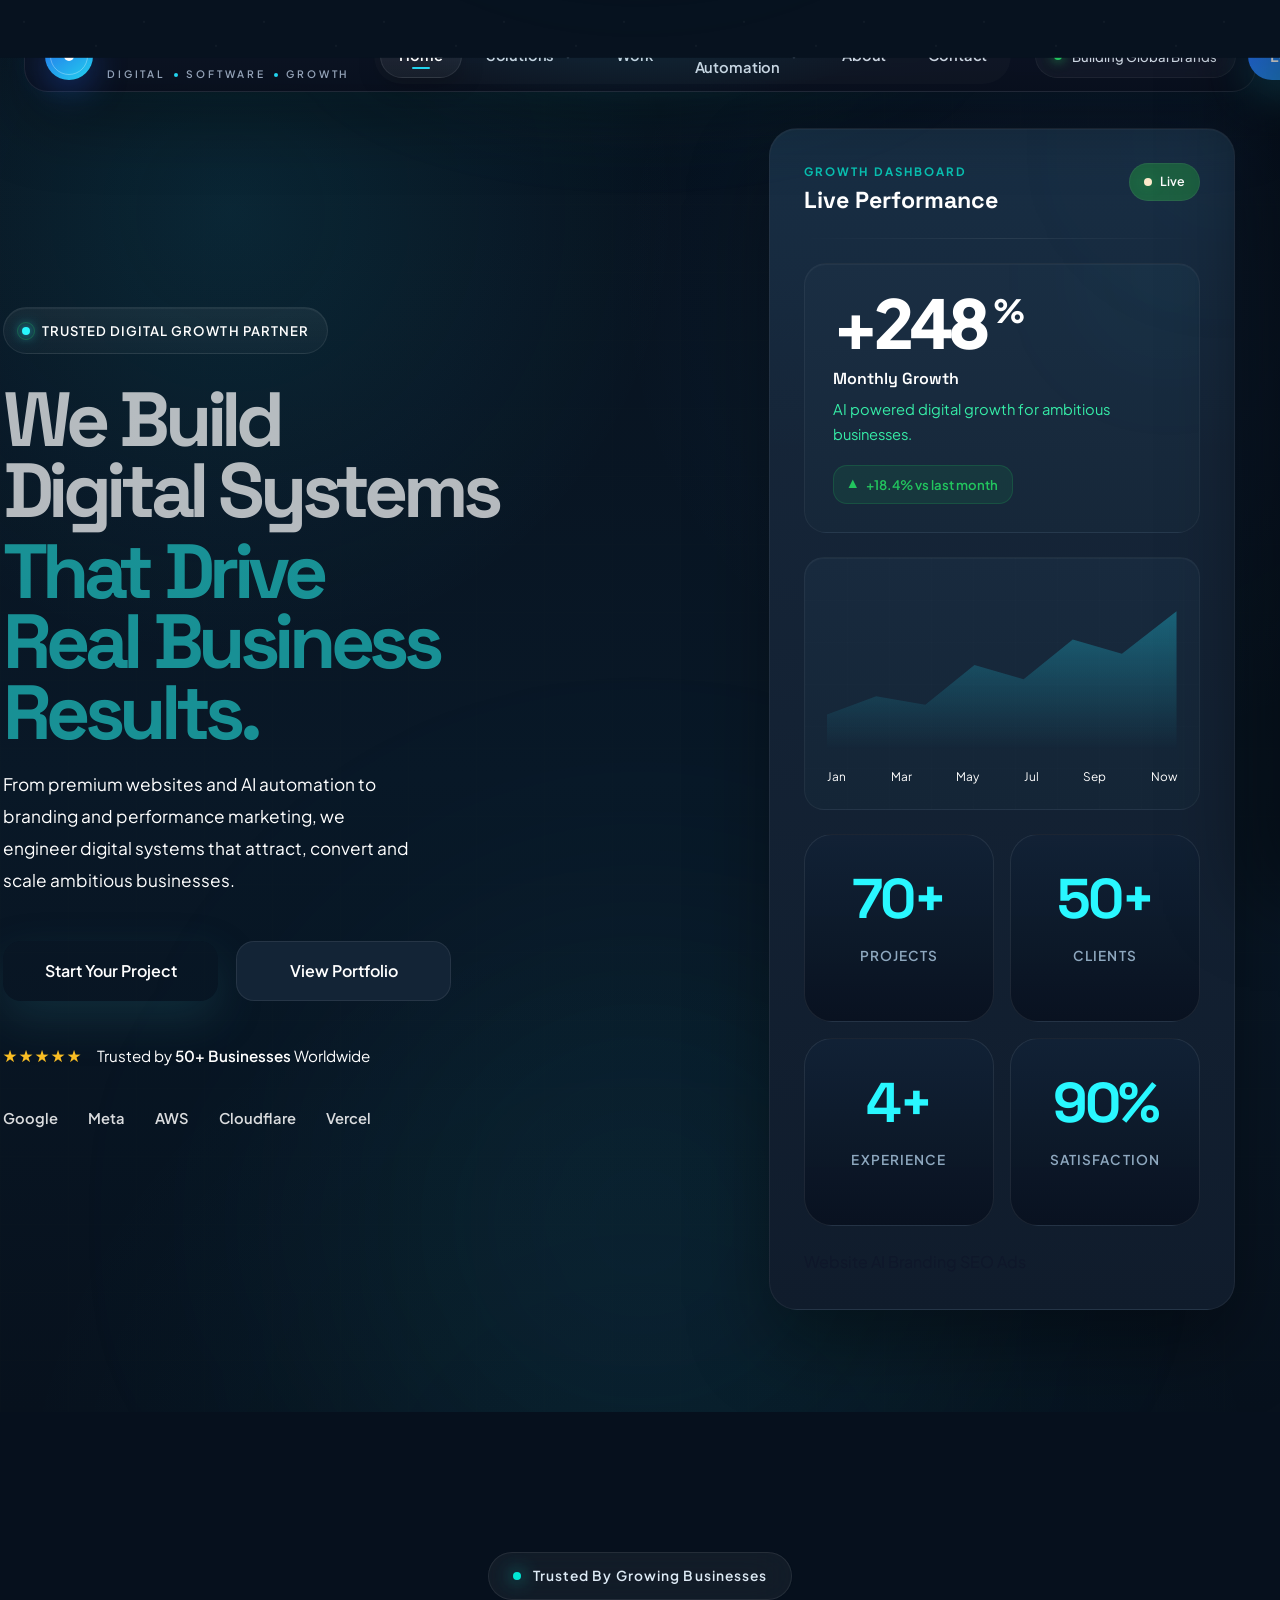
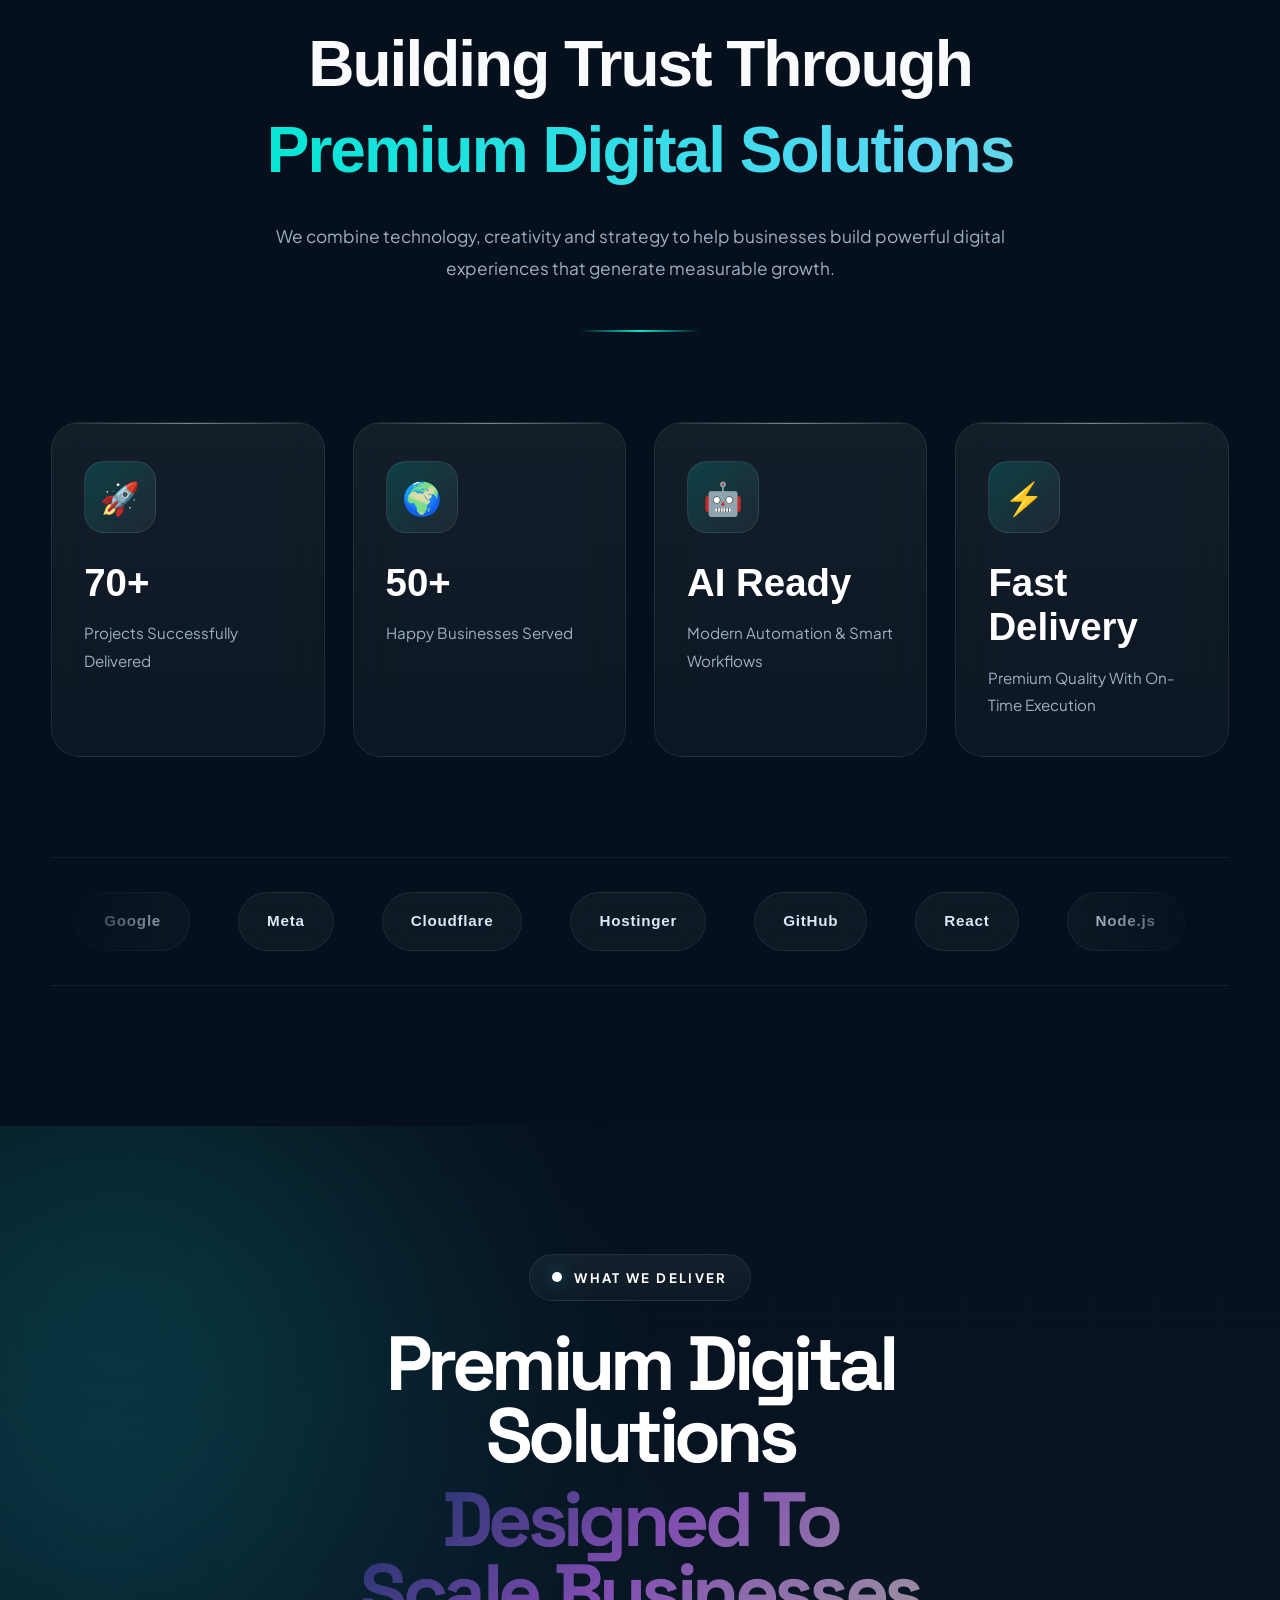
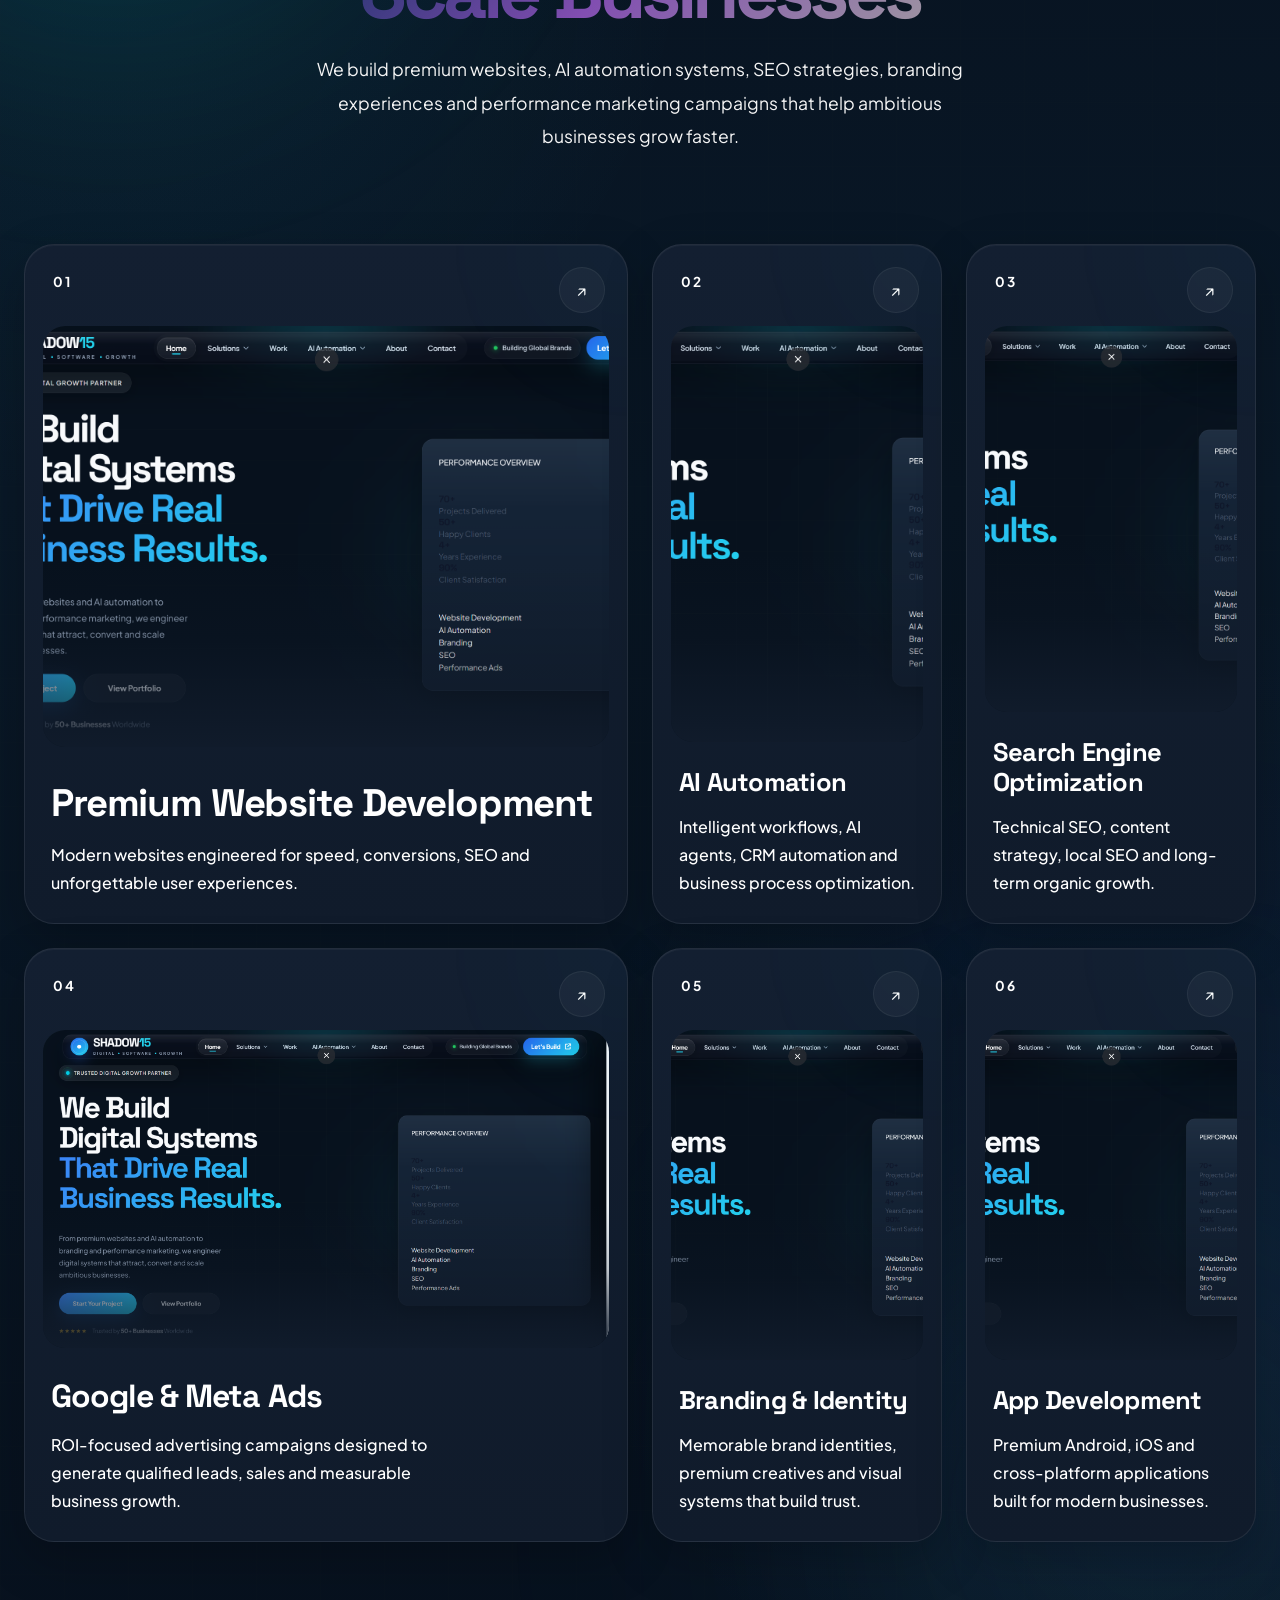
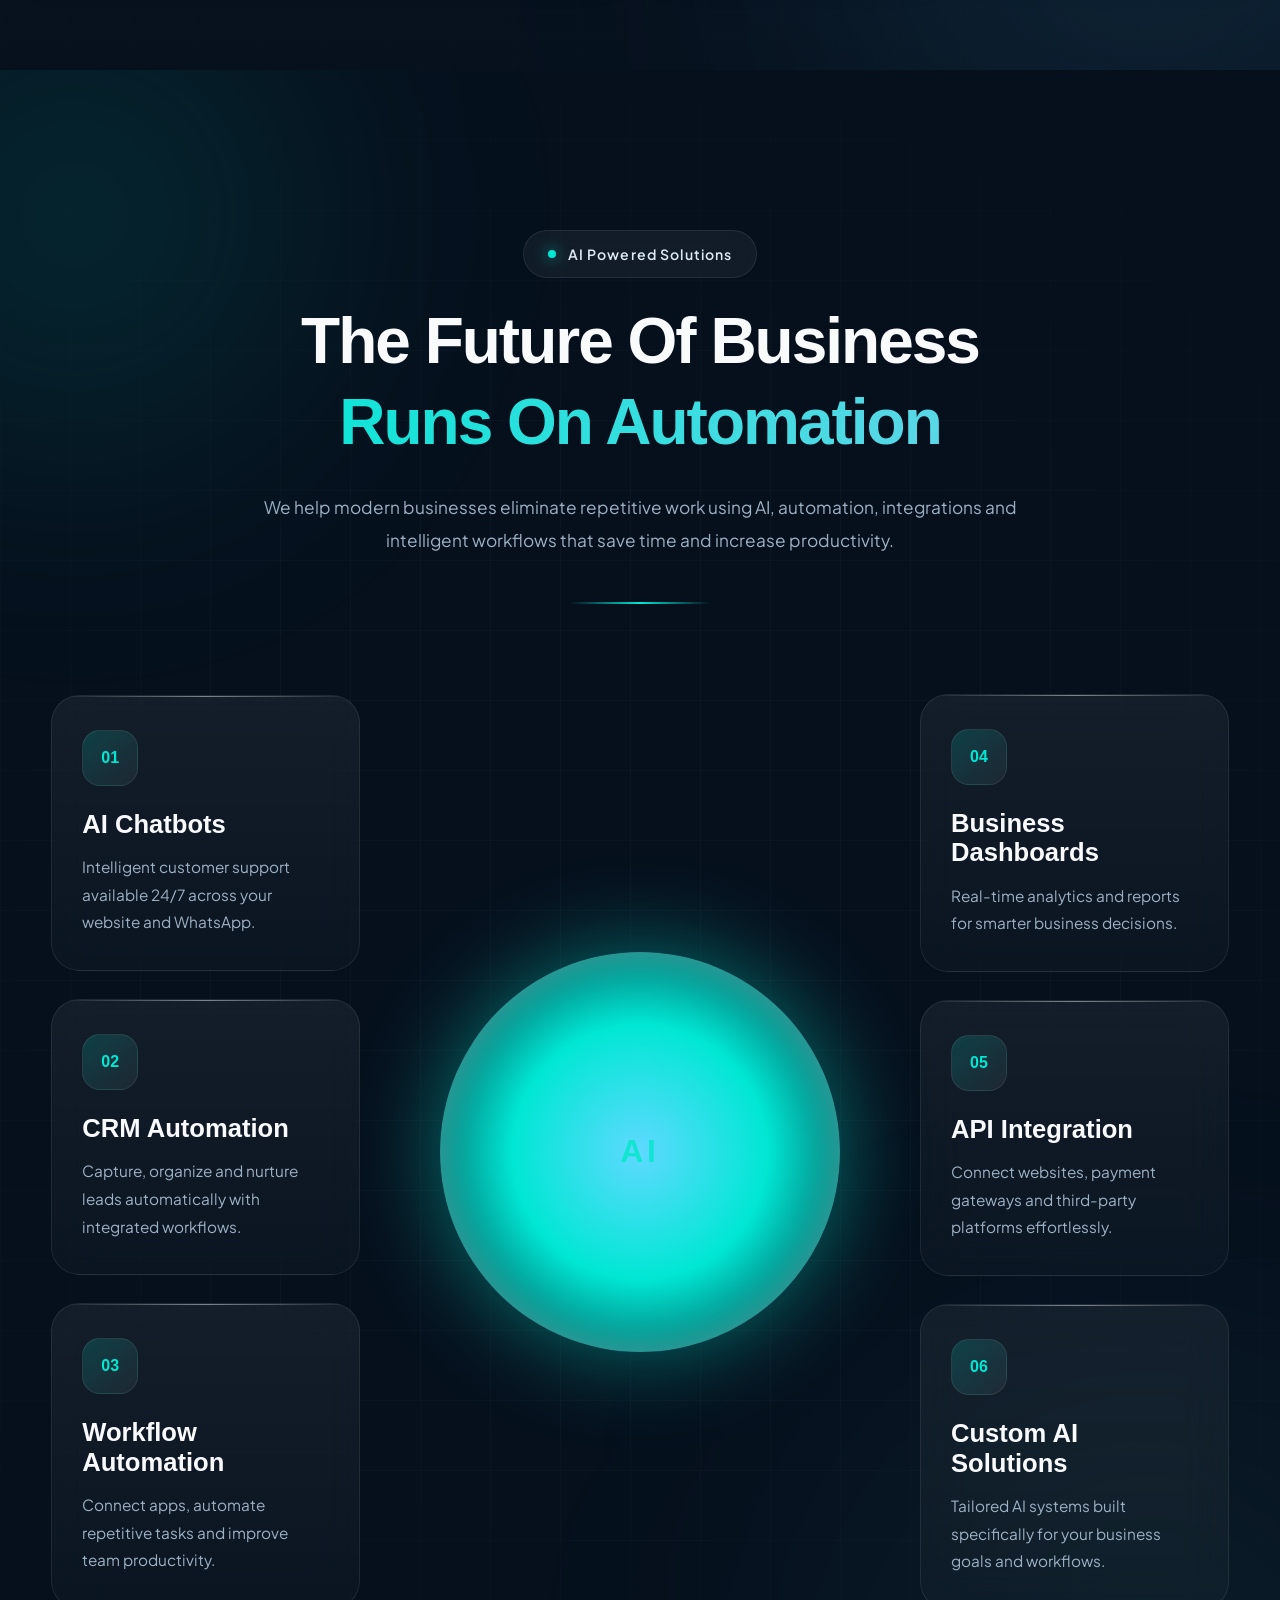
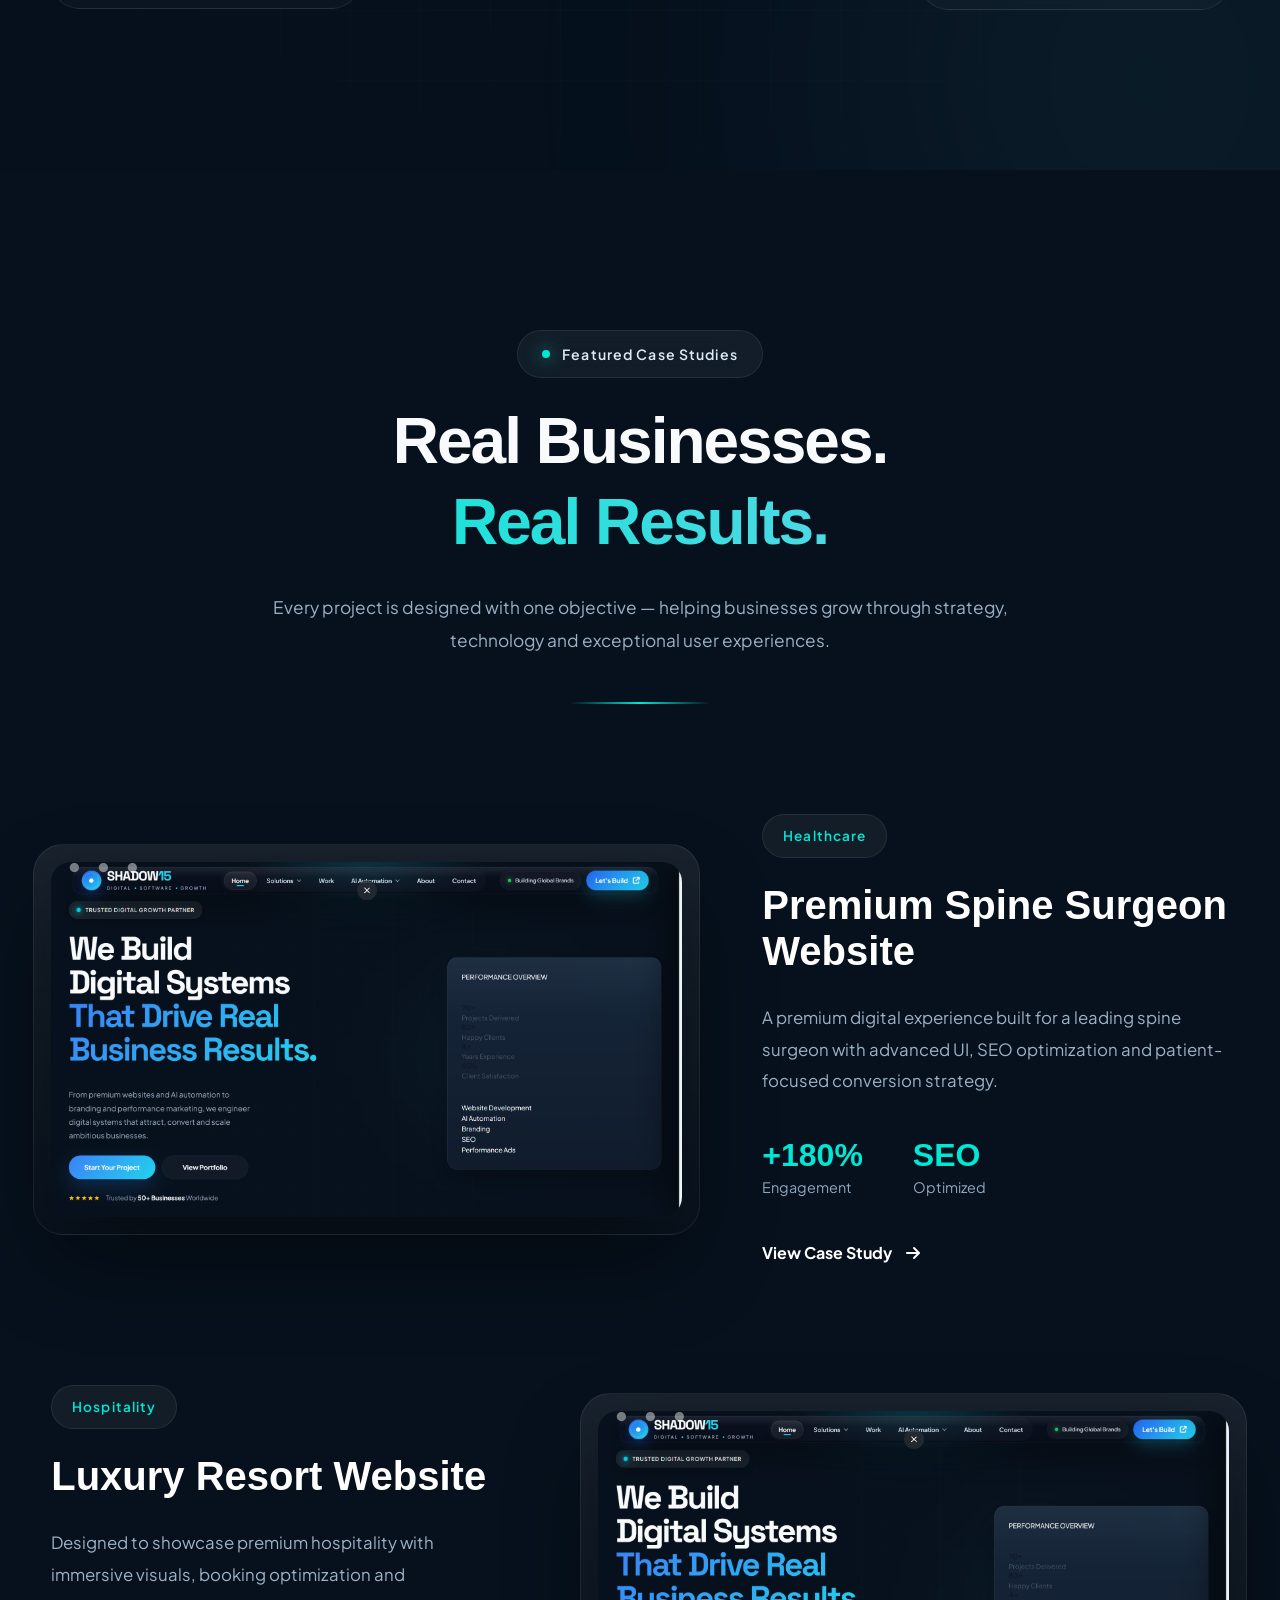
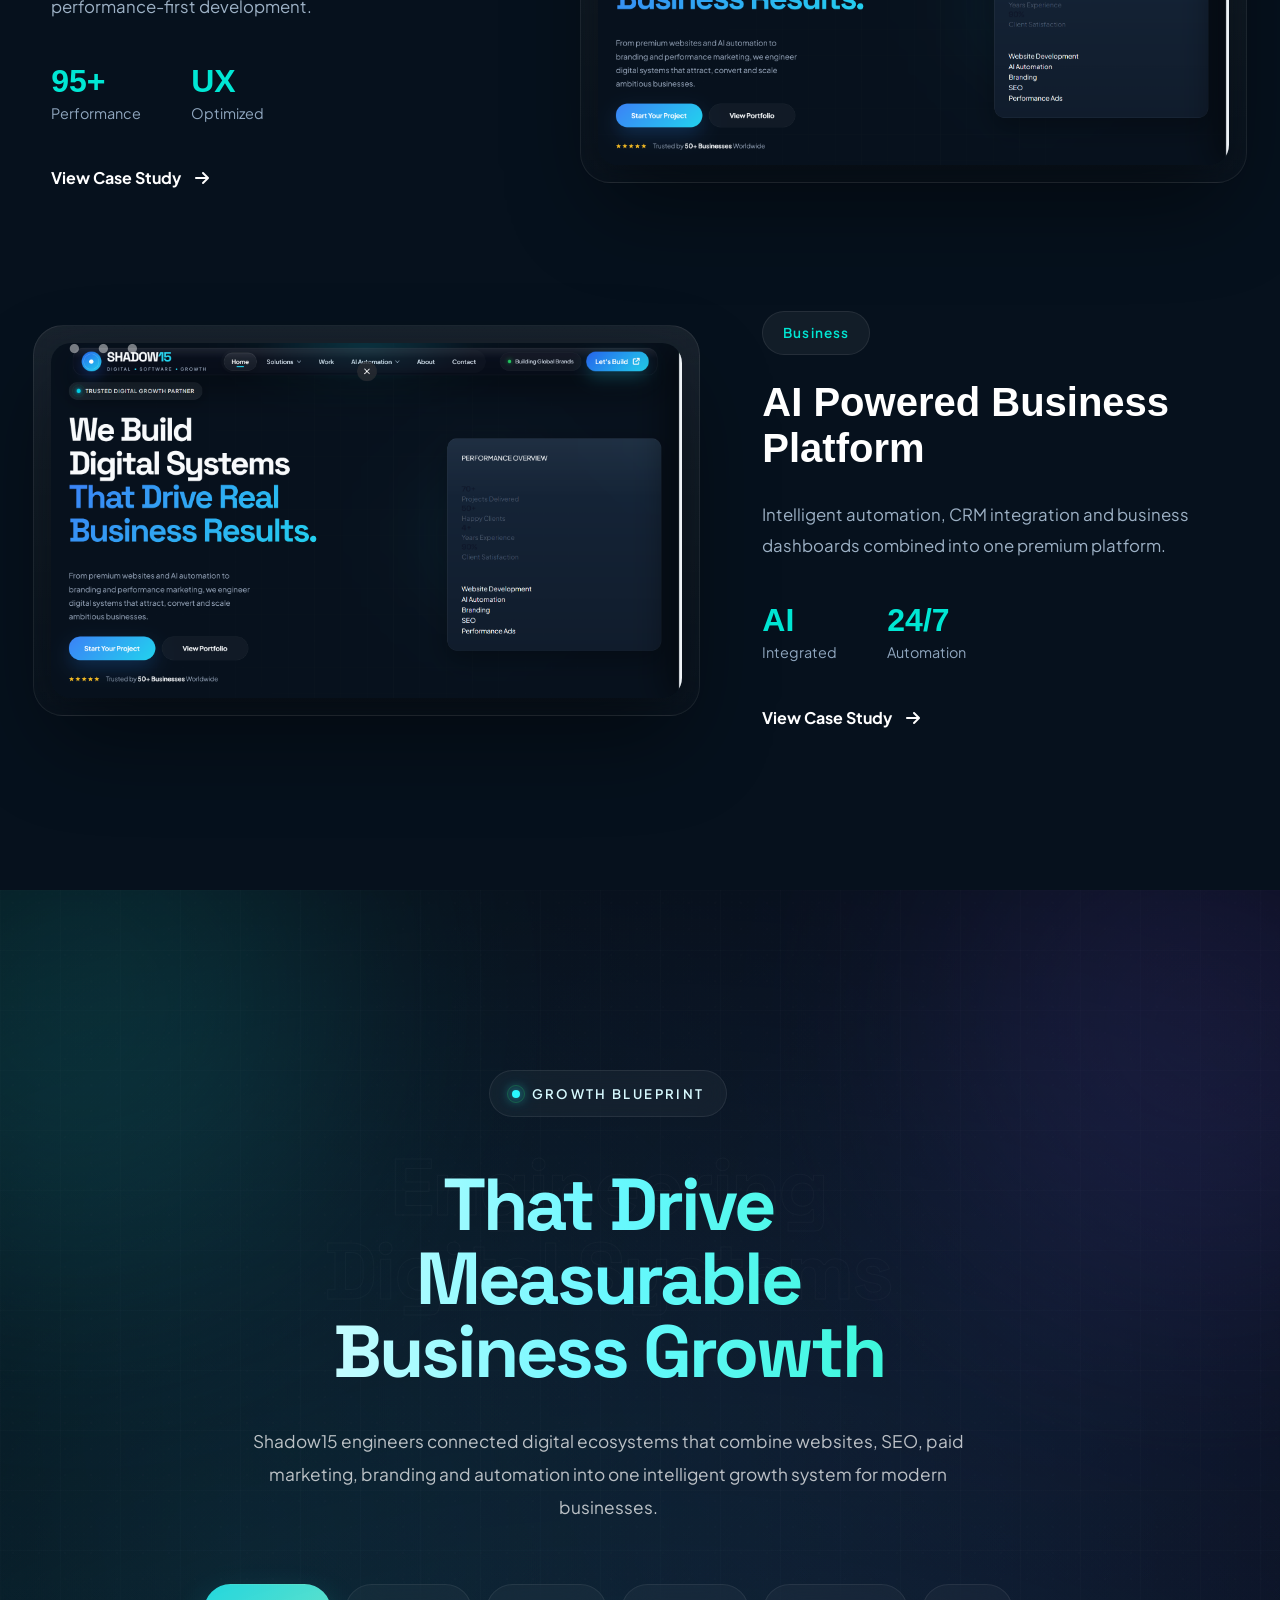
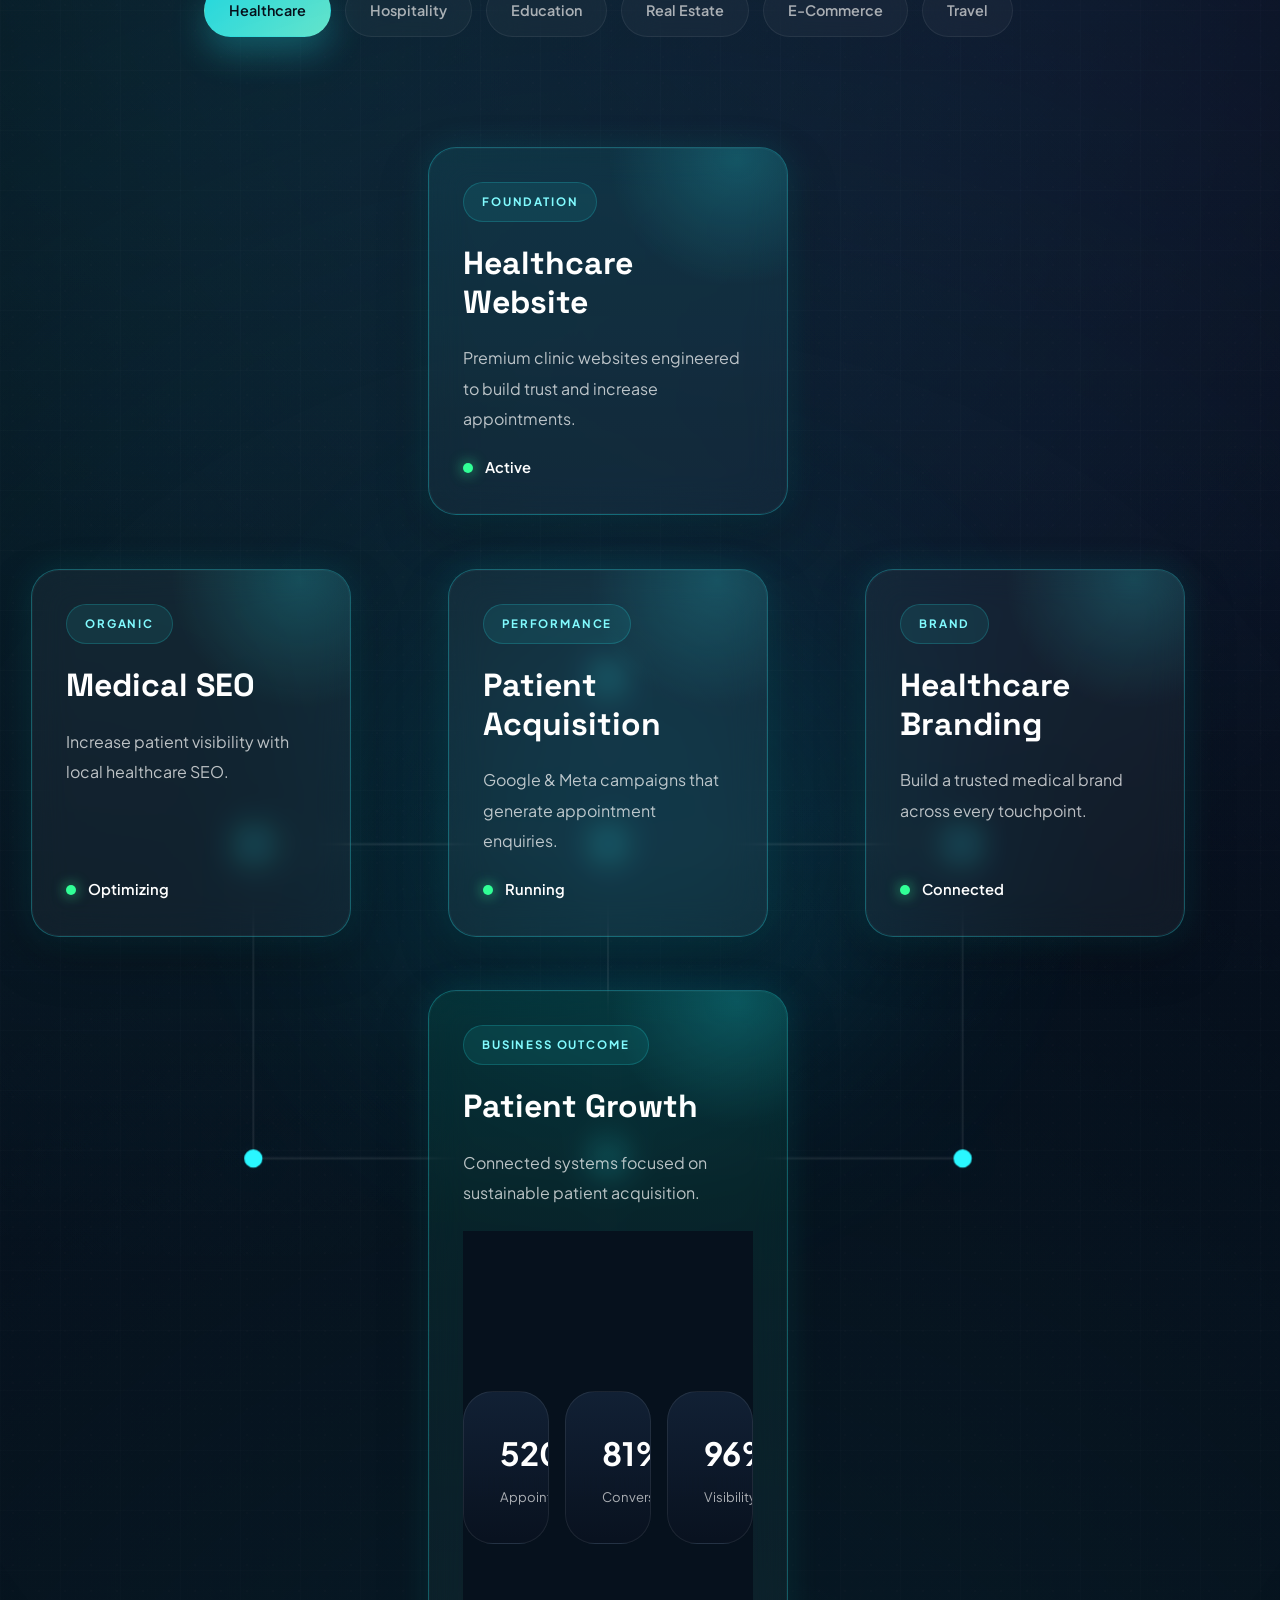
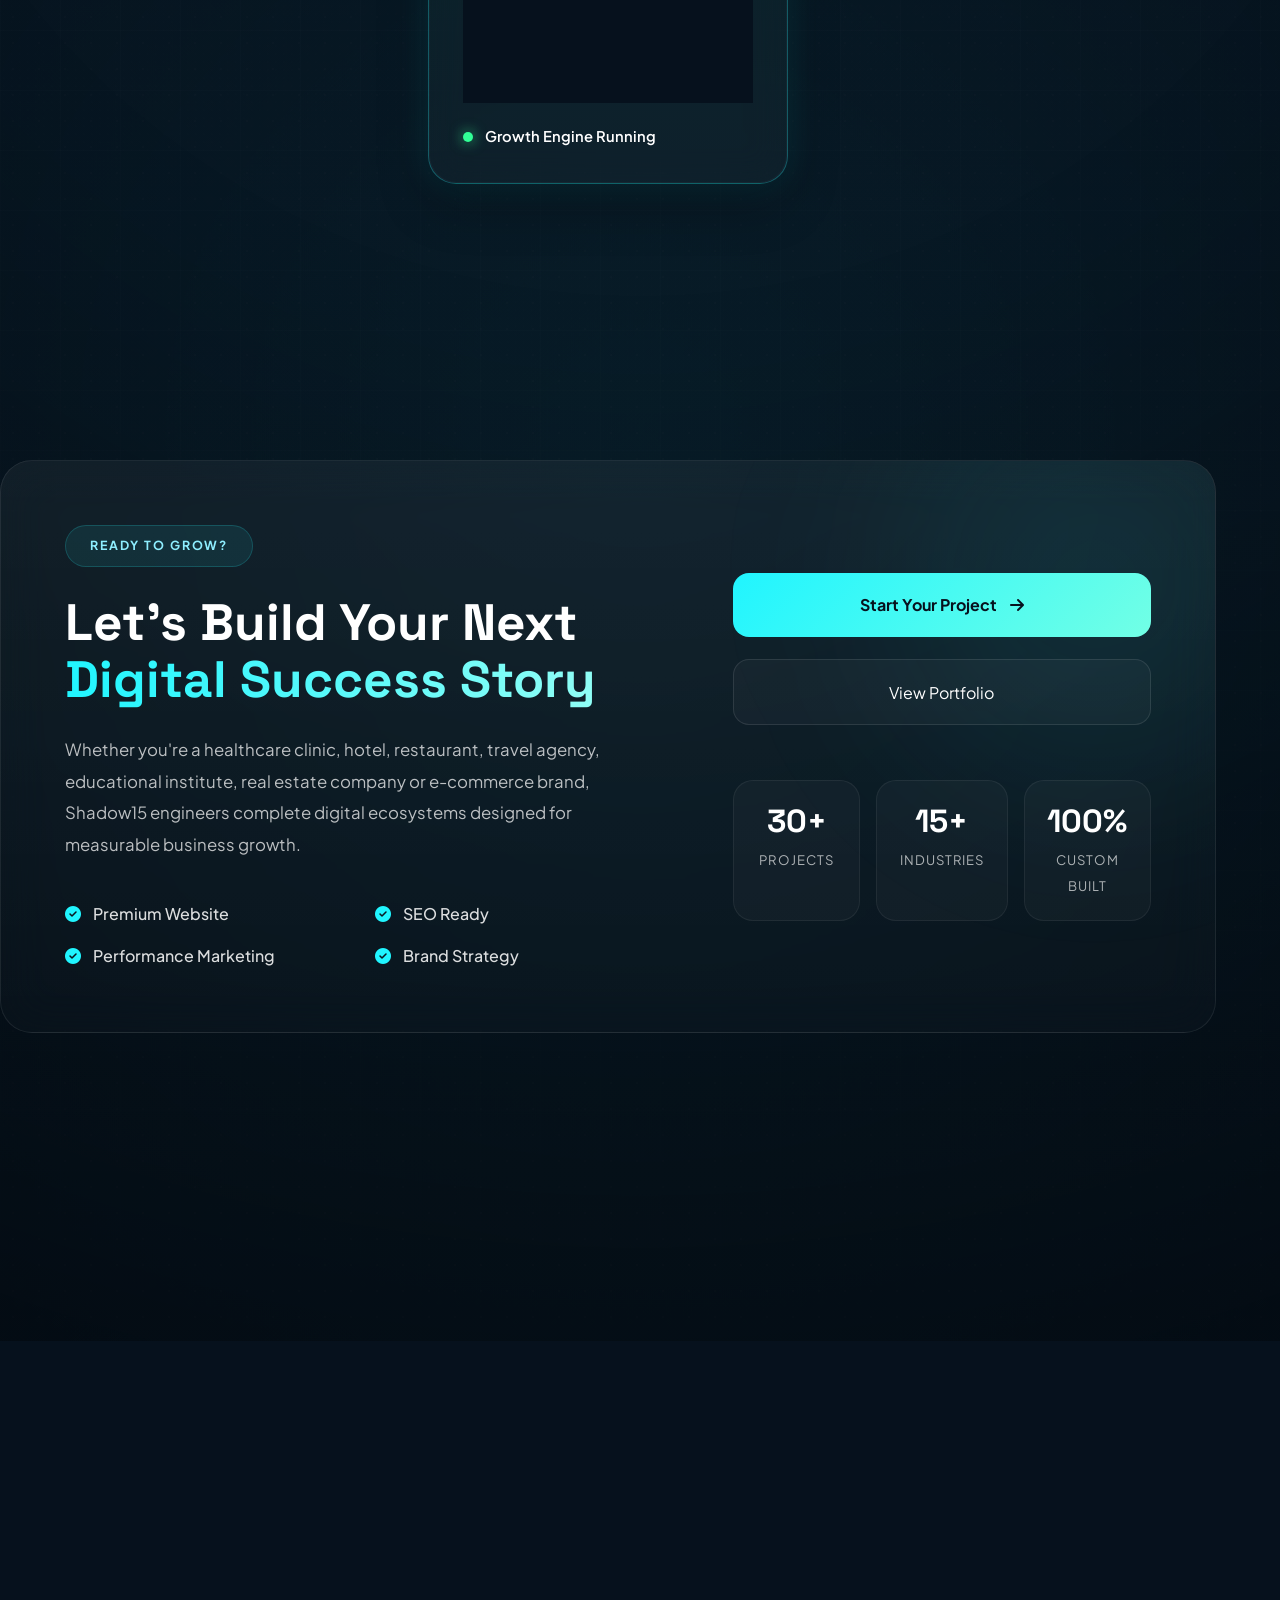
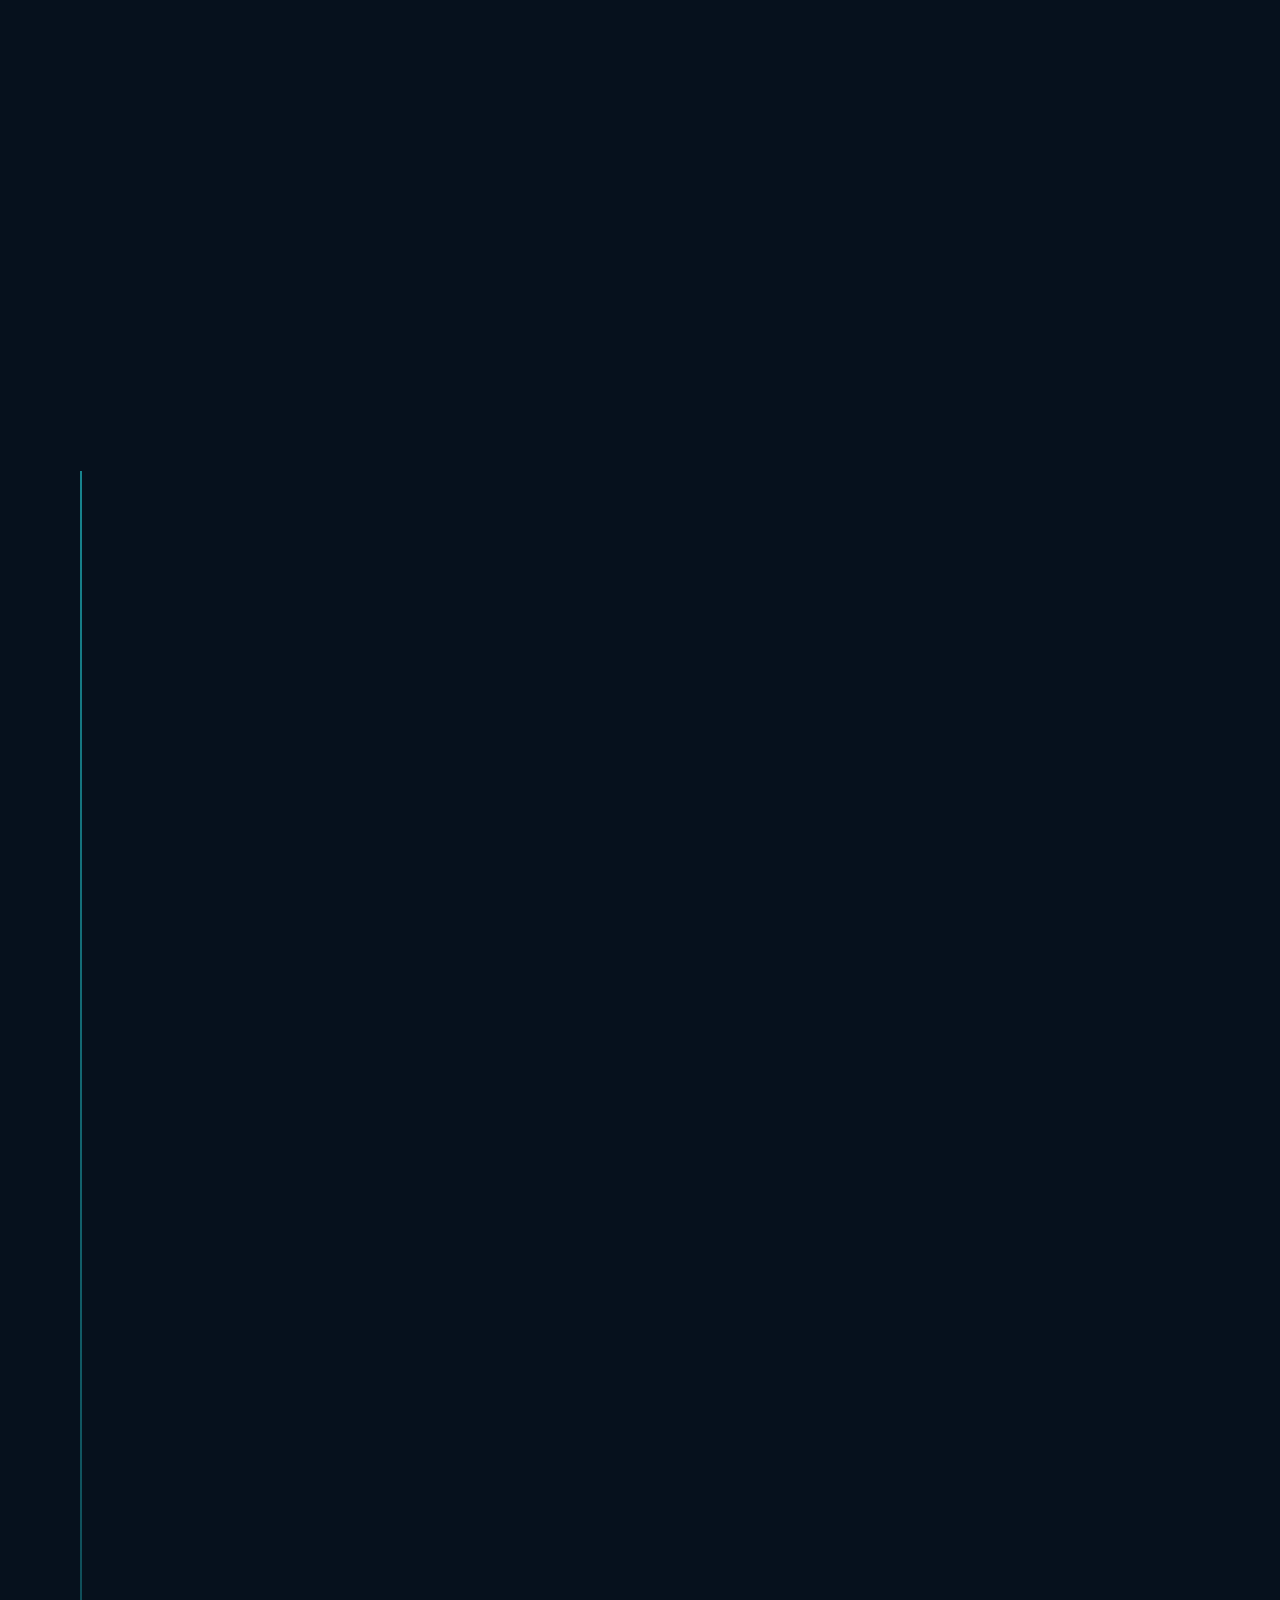
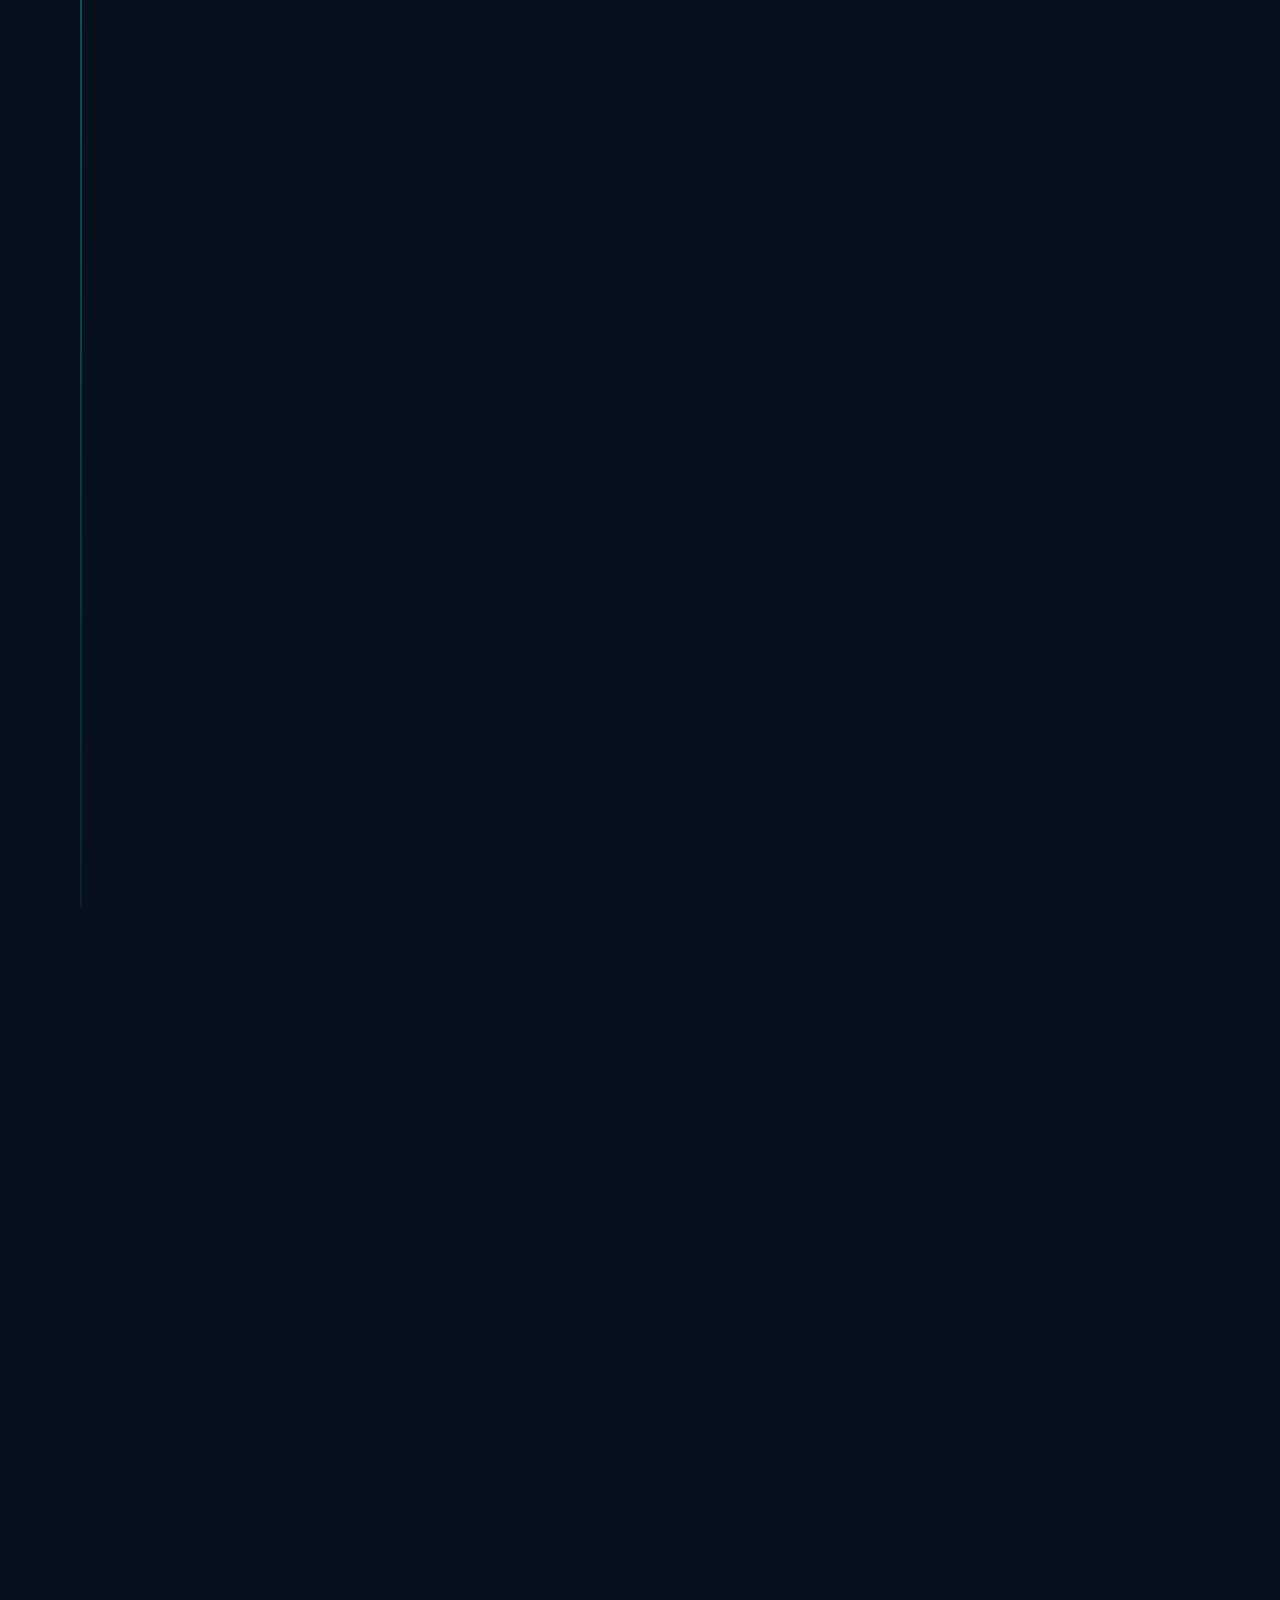
==== index.html @ 41ab8941 "navbar adjustment" ====
<!DOCTYPE html>
<html lang="en">

<head>

    <!--==================================================
                    BASIC META TAGS
    ===================================================-->

    <meta charset="UTF-8">
    <meta http-equiv="X-UA-Compatible" content="IE=edge">

    <meta name="viewport"
          content="width=device-width, initial-scale=1.0">

    <meta name="theme-color"
          content="#00E7D4">

    <meta name="robots"
          content="index, follow">

    <meta name="author"
          content="Shadow15">

    <meta name="language"
          content="English">

    <meta name="revisit-after"
          content="7 days">

    <!--==================================================
                        TITLE
    ===================================================-->

    <title>
        Shadow15 | Premium Digital Marketing Agency in Jaipur | Web Development • SEO • AI Solutions
    </title>

    <!--==================================================
                    META DESCRIPTION
    ===================================================-->

    <meta name="description"
          content="Shadow15 is a premium digital marketing agency in Jaipur providing website development, SEO, AI solutions, Google Ads, Meta Ads, Local SEO, branding, app development and business automation for businesses worldwide.">

    <!--==================================================
                    KEYWORDS
    ===================================================-->

    <meta name="keywords"
          content="
Digital Marketing Agency Jaipur,
Best Digital Marketing Agency Jaipur,
Website Development Company Jaipur,
Web Design Agency India,
SEO Company Jaipur,
Local SEO Services,
Google Ads Agency,
Meta Ads Agency,
AI Automation Company,
AI Agents,
Business Website Development,
Graphic Design,
Social Media Marketing,
Software Development,
Shadow15
">

    <!--==================================================
                    CANONICAL
    ===================================================-->

    <link rel="canonical"
          href="https://shadow15.in/">

    <!--==================================================
                    OPEN GRAPH
    ===================================================-->

    <meta property="og:type"
          content="website">

    <meta property="og:title"
          content="Shadow15 | Digital • Software • Growth">

    <meta property="og:description"
          content="Helping businesses grow through premium web development, SEO, AI solutions, branding and digital marketing.">

    <meta property="og:url"
          content="https://shadow15.in/">

    <meta property="og:site_name"
          content="Shadow15">

    <meta property="og:image"
          content="assets/images/logo/og-image.jpg">

    <!--==================================================
                    TWITTER CARD
    ===================================================-->

    <meta name="twitter:card"
          content="summary_large_image">

    <meta name="twitter:title"
          content="Shadow15 | Premium Digital Agency">

    <meta name="twitter:description"
          content="Digital • Software • Growth">

    <meta name="twitter:image"
          content="assets/images/logo/og-image.jpg">

    <!--==================================================
                        FAVICON
    ===================================================-->

    <link rel="icon"
          href="assets/images/logo/favicon.png"
          type="image/png">

    <!--==================================================
                        GOOGLE FONTS
    ===================================================-->

    <link rel="preconnect"
          href="https://fonts.googleapis.com">

    <link rel="preconnect"
          href="https://fonts.gstatic.com"
          crossorigin>

    <link href="https://fonts.googleapis.com/css2?family=Plus+Jakarta+Sans:wght@300;400;500;600;700;800&family=Space+Grotesk:wght@300;400;500;600;700&display=swap"
          rel="stylesheet">

    <!--==================================================
                    FONT AWESOME
    ===================================================-->

    <link rel="stylesheet"
          href="https://cdnjs.cloudflare.com/ajax/libs/font-awesome/6.7.2/css/all.min.css">

    <!--==================================================
                        SWIPER CSS
    ===================================================-->

    <link rel="stylesheet"
          href="https://cdn.jsdelivr.net/npm/swiper@11/swiper-bundle.min.css">

    <!--==================================================
                    MAIN STYLESHEET
    ===================================================-->

    <link rel="stylesheet"href="css/style.css">
          

</head>

<body>

  <!--==========================================
                PREMIUM LOADER
===========================================-->

<div class="loader">

    <div class="loader-noise"></div>

    <div class="loader-content">

        <!-- <img src="image/Shadow15 Logo.jpeg"
             alt="Shadow15 Logo"
             class="loader-logo"> -->

        <h1 class="loader-title">

            SHADOW<span>15</span>

        </h1>

        <p class="loader-tagline">

            Digital • Software • Growth

        </p>

        <div class="loader-progress">

            <span></span>

        </div>

        <div class="loader-bottom">

            <small>Initializing Experience</small>

            <div class="loader-percent">0%</div>

        </div>

    </div>

</div>
    <!--==========================================
            CUSTOM CURSOR
    ===========================================-->

    <div class="cursor"></div>

    <!--==========================================
        SCROLL PROGRESS
    ===========================================-->

    <div class="scroll-progress"></div>


     <!--==================================================
                SHADOW15 NAVBAR
===================================================-->

<!--==================================================
                SHADOW15 NAVIGATION
===================================================-->

<header class="s15x-dock" id="s15xDock">

    <div class="s15x-dock-shell">

        <!--==================================
                    BRAND
        ===================================-->

        <a href="index.html"
           class="s15x-brandmark"
           aria-label="Shadow15 Home">

            <div class="s15x-brandmark-orb">

                <span></span>

            </div>

            <div class="s15x-brandmark-copy">

                <h2 class="s15x-brand-title">

                    SHADOW<span>15</span>

                </h2>

                <p class="s15x-brand-caption">

                    <span>DIGITAL</span>

                    <span class="s15x-dot"></span>

                    <span>SOFTWARE</span>

                    <span class="s15x-dot"></span>

                    <span>GROWTH</span>

                </p>

            </div>

        </a>

        <!--==================================
                DESKTOP NAVIGATION
        ===================================-->

        <nav class="s15x-navigation"
             aria-label="Primary Navigation">

            <ul class="s15x-nav-cluster">

                <!--==============================
                        HOME
                ==============================-->

                <li class="s15x-nav-node">

                    <a href="index.html"
                       class="s15x-nav-link is-active">

                        Home

                    </a>

                </li>

                <!--==============================
                    SOLUTIONS
                ==============================-->

                <li class="s15x-nav-node s15x-has-panel">

                    <button class="s15x-nav-trigger"
                            type="button"
                            aria-expanded="false"
                            aria-haspopup="true">

                        <span>

                            Solutions

                        </span>

                        <i class="fa-solid fa-chevron-down"></i>

                    </button>

                    <!--==================================
                            SOLUTIONS PANEL
                    ===================================-->

                    <div class="s15x-panel">

                        <!-- Panel Header -->

                        <div class="s15x-panel-header">

                            <div>

                                <span class="s15x-panel-label">

                                    OUR SERVICES

                                </span>

                                <h3>

                                    Digital Solutions

                                </h3>

                                <p>

                                    Everything your business needs to build,
                                    grow and scale online.

                                </p>

                            </div>

                        </div>

                        <!-- Panel Grid -->

                        <div class="s15x-panel-grid">

                            <!--==================================
                                    DEVELOPMENT
                            ===================================-->

                            <div class="s15x-panel-group">

                                <h4>

                                    Development

                                </h4>

                                <a href="solutions.html#development"
                                   class="s15x-service-card">

                                    <div class="s15x-service-icon">

                                        <i class="fa-solid fa-globe"></i>

                                    </div>

                                    <div class="s15x-service-copy">

                                        <h5>

                                            Website Development

                                        </h5>

                                        <p>

                                            Premium business websites

                                        </p>

                                    </div>

                                </a>

                                <a href="solutions.html#app-development"
                                   class="s15x-service-card">

                                    <div class="s15x-service-icon">

                                        <i class="fa-solid fa-laptop-code"></i>

                                    </div>

                                    <div class="s15x-service-copy">

                                        <h5>

                                            Web & App Development

                                        </h5>

                                        <p>

                                            Custom software solutions

                                        </p>

                                    </div>

                                </a>

                                <a href="solutions.html#development"
                                   class="s15x-service-card">

                                    <div class="s15x-service-icon">

                                        <i class="fa-solid fa-cart-shopping"></i>

                                    </div>

                                    <div class="s15x-service-copy">

                                        <h5>

                                            E-Commerce Solutions

                                        </h5>

                                        <p>

                                            Sell products online

                                        </p>

                                    </div>

                                </a>

                            </div>

                            <!--==================================
                                    MARKETING
                            ===================================-->

                            <div class="s15x-panel-group">

                                <h4>

                                    Marketing

                                </h4>

                                <a href="solutions.html#seo"
                                   class="s15x-service-card">

                                    <div class="s15x-service-icon">

                                        <i class="fa-solid fa-chart-line"></i>

                                    </div>

                                    <div class="s15x-service-copy">

                                        <h5>

                                            SEO & Local SEO

                                        </h5>

                                        <p>

                                            Grow organic visibility

                                        </p>

                                    </div>

                                </a>

                                <a href="solutions.html#ads-promotion"
                                   class="s15x-service-card">

                                    <div class="s15x-service-icon">

                                        <i class="fa-solid fa-bullhorn"></i>

                                    </div>

                                    <div class="s15x-service-copy">

                                        <h5>

                                            Ads Promotion

                                        </h5>

                                        <p>

                                            Google & Meta campaigns

                                        </p>

                                    </div>

                                </a>

                                <a href="solutions.html#social-media"
                                   class="s15x-service-card">

                                    <div class="s15x-service-icon">

                                        <i class="fa-solid fa-hashtag"></i>

                                    </div>

                                    <div class="s15x-service-copy">

                                        <h5>

                                            Social Media

                                        </h5>

                                        <p>

                                            Build your online presence

                                        </p>

                                    </div>

                                </a>

                            </div>

                            <!--==================================
                                    CREATIVE
                            ===================================-->

                            <div class="s15x-panel-group">

                                <h4>

                                    Creative

                                </h4>

                                <a href="solutions.html#ui-ux-design"
                                   class="s15x-service-card">

                                    <div class="s15x-service-icon">

                                        <i class="fa-solid fa-pen-ruler"></i>

                                    </div>

                                    <div class="s15x-service-copy">

                                        <h5>

                                            UI / UX Design

                                        </h5>

                                        <p>

                                            Better user experiences

                                        </p>

                                    </div>

                                </a>

                                <a href="solutions.html#graphic-design"
                                   class="s15x-service-card">

                                    <div class="s15x-service-icon">

                                        <i class="fa-solid fa-palette"></i>

                                    </div>

                                    <div class="s15x-service-copy">

                                        <h5>

                                            Graphic Design

                                        </h5>

                                        <p>

                                            Branding & creatives

                                        </p>

                                    </div>

                                </a>

                            </div>

                            <!--==================================
                                    SUPPORT
                            ===================================-->

                            <div class="s15x-panel-group">

                                <h4>

                                    Support

                                </h4>

                                <a href="#"
                                   class="s15x-service-card">

                                    <div class="s15x-service-icon">

                                        <i class="fa-solid fa-location-dot"></i>

                                    </div>

                                    <div class="s15x-service-copy">

                                        <h5>

                                            Google Business Profile

                                        </h5>

                                        <p>

                                            Improve local reach

                                        </p>

                                    </div>

                                </a>

                                <a href="solutions.html#website-maintenance"
                                   class="s15x-service-card">

                                    <div class="s15x-service-icon">

                                        <i class="fa-solid fa-screwdriver-wrench"></i>

                                    </div>

                                    <div class="s15x-service-copy">

                                        <h5>

                                            Website Maintenance

                                        </h5>

                                        <p>

                                            Secure & optimized websites

                                        </p>

                                    </div>

                                </a>

                            </div>

                        </div>

                    </div>

                </li>
                                <!--==============================
                        WORK
                ==============================-->

                <li class="s15x-nav-node">

                    <a href="work.html"
                       class="s15x-nav-link">

                        Work

                    </a>

                </li>

                <!--==============================
                    AI AUTOMATION
                ==============================-->

                <li class="s15x-nav-node s15x-has-panel">

                    <button class="s15x-nav-trigger"
                            type="button"
                            aria-expanded="false"
                            aria-haspopup="true">

                        <span>

                            AI Automation

                        </span>

                        <i class="fa-solid fa-chevron-down"></i>

                    </button>

                    <!--==================================
                            AI PANEL
                    ===================================-->

                    <div class="s15x-panel">

                        <!-- Panel Header -->

                        <div class="s15x-panel-header">

                            <div>

                                <span class="s15x-panel-label">

                                    INTELLIGENT AUTOMATION

                                </span>

                                <h3>

                                    AI Solutions

                                </h3>

                                <p>

                                    Automate customer interactions,
                                    sales and business operations.

                                </p>

                            </div>

                        </div>

                        <!-- Panel Grid -->

                        <div class="s15x-panel-grid s15x-panel-grid-ai">

                            <!--==================================
                                    AUTOMATION
                            ===================================-->

                            <div class="s15x-panel-group">

                                <h4>

                                    Automation

                                </h4>

                                <a href="ai-automation.html#ai-chatbots"
                                   class="s15x-service-card">

                                    <div class="s15x-service-icon">

                                        <i class="fa-solid fa-robot"></i>

                                    </div>

                                    <div class="s15x-service-copy">

                                        <h5>

                                            AI Chatbots

                                        </h5>

                                        <p>

                                            24×7 customer assistance

                                        </p>

                                    </div>

                                </a>

                                <a href="ai-automation.html#whatsapp-automation"
                                   class="s15x-service-card">

                                    <div class="s15x-service-icon">

                                        <i class="fa-brands fa-whatsapp"></i>

                                    </div>

                                    <div class="s15x-service-copy">

                                        <h5>

                                            WhatsApp Automation

                                        </h5>

                                        <p>

                                            Lead nurturing & support

                                        </p>

                                    </div>

                                </a>

                                <a href="ai-automation.html#ai-voice-agents
"
                                   class="s15x-service-card">

                                    <div class="s15x-service-icon">

                                        <i class="fa-solid fa-headset"></i>

                                    </div>

                                    <div class="s15x-service-copy">

                                        <h5>

                                            AI Voice Agents

                                        </h5>

                                        <p>

                                            AI-powered voice calling

                                        </p>

                                    </div>

                                </a>

                                <a href="ai-automation.html#workflow-automation
"
                                   class="s15x-service-card">

                                    <div class="s15x-service-icon">

                                        <i class="fa-solid fa-gears"></i>

                                    </div>

                                    <div class="s15x-service-copy">

                                        <h5>

                                            Workflow Automation

                                        </h5>

                                        <p>

                                            Automate repetitive tasks

                                        </p>

                                    </div>

                                </a>

                                <a href="ai-automation.html#appointment-automation
"
                                   class="s15x-service-card">

                                    <div class="s15x-service-icon">

                                        <i class="fa-solid fa-calendar-check"></i>

                                    </div>

                                    <div class="s15x-service-copy">

                                        <h5>

                                            Appointment Automation

                                        </h5>

                                        <p>

                                            Smart booking system

                                        </p>

                                    </div>

                                </a>

                            </div>

                            <!--==================================
                                    INTELLIGENCE
                            ===================================-->

                            <div class="s15x-panel-group">

                                <h4>

                                    Intelligence

                                </h4>

                                <a href="ai-automation.html#crm-automation
"
                                   class="s15x-service-card">

                                    <div class="s15x-service-icon">

                                        <i class="fa-solid fa-chart-network"></i>

                                    </div>

                                    <div class="s15x-service-copy">

                                        <h5>

                                            CRM Automation

                                        </h5>

                                        <p>

                                            Intelligent lead management

                                        </p>

                                    </div>

                                </a>

                                <a href="ai-automation.html#ai-integration
"
                                   class="s15x-service-card">

                                    <div class="s15x-service-icon">

                                        <i class="fa-solid fa-link"></i>

                                    </div>

                                    <div class="s15x-service-copy">

                                        <h5>

                                            AI Integration

                                        </h5>

                                        <p>

                                            Connect AI with your tools

                                        </p>

                                    </div>

                                </a>

                                <a href="ai-automation.html#custom-ai"
                                   class="s15x-service-card">

                                    <div class="s15x-service-icon">

                                        <i class="fa-solid fa-sparkles"></i>

                                    </div>

                                    <div class="s15x-service-copy">

                                        <h5>

                                            Custom AI Solutions

                                        </h5>

                                        <p>

                                            Tailored AI implementation

                                        </p>

                                    </div>

                                </a>

                            </div>

                        </div>

                    </div>

                </li>

                <!--==============================
                        ABOUT
                ==============================-->

                <li class="s15x-nav-node">

                    <a href="about.html"
                       class="s15x-nav-link">

                        About

                    </a>

                </li>

                <!--==============================
                        CONTACT
                ==============================-->

                <li class="s15x-nav-node">

                    <a href="contact.html"
                       class="s15x-nav-link">

                        Contact

                    </a>

                </li>

            </ul>

        </nav>

        <!--==================================
                COMMAND ZONE
        ===================================-->

        <div class="s15x-command-zone">

            <div class="s15x-live-badge">

                <span class="s15x-live-pulse"></span>

                <span>

                    Building Global Brands

                </span>

            </div>

            <a href="contact.html"
               class="s15x-command-button">

                <span>

                    Let's Build

                </span>

                <i class="fa-solid fa-arrow-up-right-from-square"></i>

            </a>

        </div>

        <!--==================================
                MOBILE TOGGLE
        ===================================-->

        <button class="s15x-hamburger"
                id="s15xHamburger"
                type="button"
                aria-label="Open Navigation"
                aria-controls="s15xDrawer"
                aria-expanded="false">

            <span></span>
            <span></span>
            <span></span>

        </button>

    </div>

</header>

<!--==================================================
                MOBILE NAVIGATION
===================================================-->

<!--==================================
            BACKDROP
===================================-->

<div class="s15x-backdrop" id="s15xBackdrop"></div>

<!--==================================
            MOBILE DRAWER
===================================-->

<aside class="s15x-drawer"
       id="s15xDrawer"
       aria-hidden="true">

    <!--==================================
                DRAWER HEADER
    ===================================-->

    <div class="s15x-drawer-header">

        <a href="index.html"
           class="s15x-brandmark">

            <div class="s15x-brandmark-orb">

                <span></span>

            </div>

            <div class="s15x-brandmark-copy">

                <h2 class="s15x-brand-title">

                    SHADOW<span>15</span>

                </h2>

                <p class="s15x-brand-caption">

                    <span>DIGITAL</span>

                    <span class="s15x-dot"></span>

                    <span>SOFTWARE</span>

                    <span class="s15x-dot"></span>

                    <span>GROWTH</span>

                </p>

            </div>

        </a>

        <button class="s15x-drawer-close"
                id="s15xDrawerClose"
                type="button"
                aria-label="Close Navigation">

            <i class="fa-solid fa-xmark"></i>

        </button>

    </div>

    <!--==================================
                MOBILE NAVIGATION
    ===================================-->

    <nav class="s15x-drawer-navigation">

        <ul class="s15x-drawer-menu">

            <!-- HOME -->

            <li>

                <a href="index.html">

                    Home

                </a>

            </li>

            <!-- SOLUTIONS -->

            <li class="s15x-mobile-dropdown">

                <button class="s15x-mobile-trigger"
                        type="button">

                    <span>

                        Solutions

                    </span>

                    <i class="fa-solid fa-plus"></i>

                </button>

                <div class="s15x-mobile-panel">

                    <a href="solutions.html#development">Website Development</a>

                    <a href="solutions.html#app-development">Web & App Development</a>

                    <a href="solutions.html#development">E-Commerce Solutions</a>

                    <a href="solutions.html#ui-ux-design">UI / UX Design</a>

                    <a href="solutions.html#graphic-design">Graphic Design</a>

                    <a href="solutions.html#seo">SEO & Local SEO</a>

                    <a href="solutions.html#ads-promotion">Ads Promotion</a>

                    <a href="solutions.html#social-media">Social Media</a>

                    <a href="#">Google Business Profile</a>

                    <a href="solutions.html#website-maintenance">Website Maintenance</a>

                </div>

            </li>

            <!-- WORK -->

            <li>

                <a href="work.html">

                    Work

                </a>

            </li>

            <!-- AI -->

            <li class="s15x-mobile-dropdown">

                <button class="s15x-mobile-trigger"
                        type="button">

                    <span>

                        AI Automation

                    </span>

                    <i class="fa-solid fa-plus"></i>

                </button>

                <div class="s15x-mobile-panel">

                    <a href="ai-automation.html#ai-chatbots">AI Chatbots</a>

                    <a href="ai-automation.html#whatsapp-automation">WhatsApp Automation</a>

                    <a href="ai-automation.html#ai-voice-agents">AI Voice Agents</a>

                    <a href="ai-automation.html#workflow-automation">Workflow Automation</a>

                    <a href="ai-automation.html#appointment-automation">Appointment Automation</a>

                    <a href="ai-automation.html#crm-automation">CRM Automation</a>

                    <a href="ai-automation.html#ai-integration">AI Integration</a>

                    <a href="ai-automation.html#custom-ai">Custom AI Solutions</a>

                </div>

            </li>

            <!-- ABOUT -->

            <li>

                <a href="about.html">

                    About

                </a>

            </li>

            <!-- CONTACT -->

            <li>

                <a href="contact.html">

                    Contact

                </a>

            </li>

        </ul>

    </nav>

    <!--==================================
                DRAWER ACTIONS
    ===================================-->

    <div class="s15x-drawer-actions">

        <div class="s15x-live-badge">

            <span class="s15x-live-pulse"></span>

            <span>

                Building Global Brands

            </span>

        </div>

        <a href="contact.html"
           class="s15x-command-button s15x-command-button-block">

            <span>

                Let's Build

            </span>

            <i class="fa-solid fa-arrow-up-right-from-square"></i>

        </a>

    </div>

</aside>

<section class="hero" id="hero">

    <!-- Background -->

    <div class="hero-background"></div>

    <div class="container">

        <div class="hero-layout">

            <!-- LEFT CONTENT -->

            <div class="hero-content">

                <!-- Badge -->

                <div class="hero-badge">

                    <span class="badge-dot"></span>

                    <span class="badge-text">

                        Trusted Digital Growth Partner

                    </span>

                </div>

                <!-- Heading -->

                <h1 class="hero-title">

                    We Build Digital Systems

                    <span class="hero-highlight">

                        That Drive Real Business Results.

                    </span>

                </h1>

                <!-- Description -->

                <p class="hero-description">

                    From premium websites and AI automation
                    to branding and performance marketing,
                    we engineer digital systems that attract,
                    convert and scale ambitious businesses.

                </p>

                <!-- Buttons -->

                <div class="hero-actions">

                    <a href="#contact"
                       class="hero-btn hero-btn--primary">

                        Start Your Project

                    </a>

                    <a href="#work"
                       class="hero-btn hero-btn--secondary">

                        View Portfolio

                    </a>

                </div>

                <!-- Trust -->

                <div class="hero-trust">

                    <div class="trust-stars">

                        ★★★★★

                    </div>

                    <span class="trust-text">

                        Trusted by

                        <strong>

                            50+ Businesses

                        </strong>

                        Worldwide

                    </span>

                </div>

                <!-- Partners -->

                <div class="hero-partners">

                    <span>Google</span>

                    <span>Meta</span>

                    <span>AWS</span>

                    <span>Cloudflare</span>

                    <span>Vercel</span>

                </div>

            </div>

            <!-- RIGHT DASHBOARD -->

      <div class="hero-dashboard">

    <div class="dashboard-card">

        <!-- Header -->

        <div class="dashboard-header">

            <div class="dashboard-title">

                <span class="dashboard-label">

                    GROWTH DASHBOARD

                </span>

                <h3 class="dashboard-heading">

                    Live Performance

                </h3>

            </div>

            <div class="dashboard-live">

                <span>

                    Live

                </span>

            </div>

        </div>

        <div class="dashboard-divider"></div>

        <!-- Growth -->

        <div class="dashboard-growth">

            <div class="growth-value">

                +248<span>%</span>

            </div>

            <div class="growth-content">

                <h4 class="growth-title">

                    Monthly Growth

                </h4>

                <p class="growth-subtitle">

                    AI powered digital growth
                    for ambitious businesses.

                </p>

            </div>

            <div class="growth-badge">

                +18.4% vs last month

            </div>

        </div>

        <!-- Chart -->

        <div class="dashboard-chart">

            <svg
                class="chart-svg"
                viewBox="0 0 320 120"
                preserveAspectRatio="none">

                <defs>

                    <linearGradient
                        id="chartGradient"
                        x1="0"
                        y1="0"
                        x2="0"
                        y2="1">

                        <stop
                            offset="0%"
                            stop-color="#22D3EE"
                            stop-opacity=".35"/>

                        <stop
                            offset="100%"
                            stop-color="#22D3EE"
                            stop-opacity="0"/>

                    </linearGradient>

                </defs>

                <path

                    class="chart-area"

                    d="M0 95
                       L45 82
                       L90 88
                       L135 60
                       L180 70
                       L225 42
                       L270 52
                       L320 22
                       L320 120
                       L0 120 Z">

                </path>

                <path

                    class="chart-line"

                    d="M0 95
                       L45 82
                       L90 88
                       L135 60
                       L180 70
                       L225 42
                       L270 52
                       L320 22">

                </path>

            </svg>

            <div class="chart-labels">

                <span>Jan</span>

                <span>Mar</span>

                <span>May</span>

                <span>Jul</span>

                <span>Sep</span>

                <span>Now</span>

            </div>

        </div>

        <!-- Metrics -->

        <div class="dashboard-metrics">

            <div class="metric-card">

                <h3 class="metric-value">

                    70+

                </h3>

                <p class="metric-label">

                    Projects

                </p>

            </div>

            <div class="metric-card">

                <h3 class="metric-value">

                    50+

                </h3>

                <p class="metric-label">

                    Clients

                </p>

            </div>

            <div class="metric-card">

                <h3 class="metric-value">

                    4+

                </h3>

                <p class="metric-label">

                    Experience

                </p>

            </div>

            <div class="metric-card">

                <h3 class="metric-value">

                    90%

                </h3>

                <p class="metric-label">

                    Satisfaction

                </p>

            </div>

        </div>

        <!-- Services -->

        <div class="dashboard-tags">

            <span class="service-tag">

                Website

            </span>

            <span class="service-tag">

                AI

            </span>

            <span class="service-tag">

                Branding

            </span>

            <span class="service-tag">

                SEO

            </span>

            <span class="service-tag">

                Ads

            </span>

        </div>

    </div>

</div>

        </div>

    </div>

    <div class="hero-scroll">

        Scroll

    </div>

</section>

<!--==========================================
            TRUSTED SECTION
===========================================-->

<section class="trusted section" id="trusted">

    <!-- Background -->

    <div class="trusted-bg">

        <div class="trusted-grid"></div>

        <div class="trusted-glow trusted-glow-1"></div>

        <div class="trusted-glow trusted-glow-2"></div>

    </div>

    <div class="container">

        <!--==================================
                SECTION HEADING
        ===================================-->

        <div class="trusted-heading">

            <div class="trusted-tag">

                <span class="tag-dot"></span>

                Trusted By Growing Businesses

            </div>

            <h2>

                Building Trust Through

                <span>

                    Premium Digital Solutions

                </span>

            </h2>

            <p>

                We combine technology, creativity and strategy to help businesses build powerful digital experiences that generate measurable growth.

            </p>

        </div>

        <!--==================================
                FEATURE GRID
        ===================================-->

        <div class="trusted-grid-box">

            <article class="trusted-card">

                <div class="trusted-icon">

                    🚀

                </div>

                <h3>

                    70+

                </h3>

                <p>

                    Projects Successfully Delivered

                </p>

            </article>

            <article class="trusted-card">

                <div class="trusted-icon">

                    🌍

                </div>

                <h3>

                    50+

                </h3>

                <p>

                    Happy Businesses Served

                </p>

            </article>

            <article class="trusted-card">

                <div class="trusted-icon">

                    🤖

                </div>

                <h3>

                    AI Ready

                </h3>

                <p>

                    Modern Automation & Smart Workflows

                </p>

            </article>

            <article class="trusted-card">

                <div class="trusted-icon">

                    ⚡

                </div>

                <h3>

                    Fast Delivery

                </h3>

                <p>

                    Premium Quality With On-Time Execution

                </p>

            </article>

        </div>

        <!--==================================
                LOGO MARQUEE
        ===================================-->

        <div class="trusted-marquee">

            <div class="trusted-track">

                <span>Google</span>

                <span>Meta</span>

                <span>Cloudflare</span>

                <span>Hostinger</span>

                <span>GitHub</span>

                <span>React</span>

                <span>Node.js</span>

                <span>MongoDB</span>

                <span>SEO</span>

                <span>AI</span>

                <!-- Duplicate for seamless loop -->

                <span>Google</span>

                <span>Meta</span>

                <span>Cloudflare</span>

                <span>Hostinger</span>

                <span>GitHub</span>

                <span>React</span>

                <span>Node.js</span>

                <span>MongoDB</span>

                <span>SEO</span>

                <span>AI</span>

            </div>

        </div>

    </div>

</section>

<!--==========================================
            SERVICES SECTION
===========================================-->

<section class="services section" id="services">

    <!-- Background -->

    <div class="services-bg">

        <div class="services-grid"></div>

        <div class="services-glow glow-left"></div>

        <div class="services-glow glow-right"></div>

    </div>

    <div class="container">

        <!--==================================
                SECTION HEADER
        ===================================-->

        <div class="services-heading">

            <div class="services-tag">

                <span class="tag-dot"></span>

                What We Deliver

            </div>

            <h2 class="services-title">

                Premium Digital Solutions

                <span>

                    Designed To Scale Businesses

                </span>

            </h2>

            <p class="services-description">

                We build premium websites, AI automation systems,
                SEO strategies, branding experiences and
                performance marketing campaigns that help
                ambitious businesses grow faster.

            </p>

        </div>

        <!--==================================
                SERVICES GRID
        ===================================-->

        <div class="services-grid-box">
            <!--==================================
        WEBSITE DEVELOPMENT
===================================-->

<article class="service-card service-large">

    <span class="service-number">

        01

    </span>

    <a href="#work" class="service-arrow">

        ↗

    </a>

    <div class="service-preview">

        <img
            src="image/1.png"
            alt="Shadow15 Website Preview">

    </div>

    <div class="service-content">

        <h3>

            Premium Website Development

        </h3>

        <p>

            Modern websites engineered for speed,
            conversions, SEO and unforgettable user
            experiences.

        </p>

    </div>

</article>

<!--==================================
        AI AUTOMATION
===================================-->

<article class="service-card">

    <span class="service-number">

        02

    </span>

    <a href=""
       class="service-arrow">

        ↗

    </a>

    <div class="service-preview">

        <img
            src="image/1.png"
            alt="AI Automation Dashboard">

    </div>

    <div class="service-content">

        <h3>

            AI Automation

        </h3>

        <p>

            Intelligent workflows, AI agents,
            CRM automation and business process
            optimization.

        </p>

    </div>

</article>

<!--==================================
                SEO
===================================-->

<article class="service-card">

    <span class="service-number">

        03

    </span>

    <a href="#seo"
       class="service-arrow">

        ↗

    </a>

    <div class="service-preview">

        <img
            src="image/1.png"
            alt="SEO Analytics Dashboard">

    </div>

    <div class="service-content">

        <h3>

            Search Engine Optimization

        </h3>

        <p>

            Technical SEO, content strategy,
            local SEO and long-term organic
            growth.

        </p>

    </div>

</article>

<!--==================================
        GOOGLE & META ADS
===================================-->

<article class="service-card service-wide">

    <span class="service-number">

        04

    </span>

    <a href="#ads"
       class="service-arrow">

        ↗

    </a>

    <div class="service-preview">

        <img
            src="image/1.png"
            alt="Google Ads Dashboard">

    </div>

    <div class="service-content">

        <h3>

            Google & Meta Ads

        </h3>

        <p>

            ROI-focused advertising campaigns
            designed to generate qualified leads,
            sales and measurable business growth.

        </p>

    </div>

</article>

<!--==================================
            BRANDING
===================================-->

<article class="service-card">

    <span class="service-number">

        05

    </span>

    <a href="#branding"
       class="service-arrow">

        ↗

    </a>

    <div class="service-preview">

        <img
            src="image/1.png"
            alt="Brand Identity Preview">

    </div>

    <div class="service-content">

        <h3>

            Branding & Identity

        </h3>

        <p>

            Memorable brand identities,
            premium creatives and visual
            systems that build trust.

        </p>

    </div>

</article>

<!--==================================
        APP DEVELOPMENT
===================================-->

<article class="service-card">

    <span class="service-number">

        06

    </span>

    <a href="#apps"
       class="service-arrow">

        ↗

    </a>

    <div class="service-preview">

        <img
            src="image/1.png"
            alt="Mobile Application Preview">

    </div>

    <div class="service-content">

        <h3>

            App Development

        </h3>

        <p>

            Premium Android, iOS and
            cross-platform applications
            built for modern businesses.

        </p>

    </div>

</article>

</div>

</div>

</section>


<!--==========================================
            AI SHOWCASE
===========================================-->

<section class="ai-showcase section" id="ai">

    <!-- Background -->

    <div class="ai-bg">

        <div class="ai-grid"></div>

        <div class="ai-glow glow-left"></div>

        <div class="ai-glow glow-right"></div>

    </div>

    <div class="container">

        <!--==================================
                SECTION HEADING
        ===================================-->

        <div class="ai-heading">

            <div class="ai-tag">

                <span class="tag-dot"></span>

                AI Powered Solutions

            </div>

            <h2>

                The Future Of Business

                <span>

                    Runs On Automation

                </span>

            </h2>

            <p>

                We help modern businesses eliminate repetitive work using AI, automation, integrations and intelligent workflows that save time and increase productivity.

            </p>

        </div>

        <!--==================================
                CONTENT
        ===================================-->

        <div class="ai-wrapper">

            <!--============================
                    LEFT
            ==============================-->

            <div class="ai-left">

                <article class="ai-feature">

                    <div class="feature-shine"></div>

                    <div class="feature-number">

                        01

                    </div>

                    <h3>

                        AI Chatbots

                    </h3>

                    <p>

                        Intelligent customer support available 24/7 across your website and WhatsApp.

                    </p>

                </article>

                <article class="ai-feature">

                    <div class="feature-shine"></div>

                    <div class="feature-number">

                        02

                    </div>

                    <h3>

                        CRM Automation

                    </h3>

                    <p>

                        Capture, organize and nurture leads automatically with integrated workflows.

                    </p>

                </article>

                <article class="ai-feature">

                    <div class="feature-shine"></div>

                    <div class="feature-number">

                        03

                    </div>

                    <h3>

                        Workflow Automation

                    </h3>

                    <p>

                        Connect apps, automate repetitive tasks and improve team productivity.

                    </p>

                </article>

            </div>

            <!--============================
                    CENTER
            ==============================-->

            <div class="ai-center">

                <div class="ai-core">

                    <div class="core-circle">

                        AI

                    </div>

                </div>

            </div>

            <!--============================
                    RIGHT
            ==============================-->

            <div class="ai-right">

                <article class="ai-feature">

                    <div class="feature-shine"></div>

                    <div class="feature-number">

                        04

                    </div>

                    <h3>

                        Business Dashboards

                    </h3>

                    <p>

                        Real-time analytics and reports for smarter business decisions.

                    </p>

                </article>

                <article class="ai-feature">

                    <div class="feature-shine"></div>

                    <div class="feature-number">

                        05

                    </div>

                    <h3>

                        API Integration

                    </h3>

                    <p>

                        Connect websites, payment gateways and third-party platforms effortlessly.

                    </p>

                </article>

                <article class="ai-feature">

                    <div class="feature-shine"></div>

                    <div class="feature-number">

                        06

                    </div>

                    <h3>

                        Custom AI Solutions

                    </h3>

                    <p>

                        Tailored AI systems built specifically for your business goals and workflows.

                    </p>

                </article>

            </div>

        </div>

    </div>

</section>


<!--==========================================
            CASE STUDIES
===========================================-->

<section class="portfolio section" id="work">

    <!-- Background -->

    <div class="portfolio-bg">

        <div class="portfolio-grid"></div>

        <div class="portfolio-glow glow-left"></div>

        <div class="portfolio-glow glow-right"></div>

    </div>

    <div class="container">

        <!--==================================
                HEADING
        ===================================-->

        <div class="portfolio-heading">

            <div class="portfolio-tag">

                <span class="tag-dot"></span>

                Featured Case Studies

            </div>

            <h2>

                Real Businesses.

                <span>

                    Real Results.

                </span>

            </h2>

            <p>

                Every project is designed with one objective — helping businesses grow through strategy, technology and exceptional user experiences.

            </p>

        </div>

        <!--==================================
                PROJECTS
        ===================================-->

        <div class="portfolio-list">

            <!--====================-->

            <article class="case-study">

                <div class="case-image">

                    <img
                    src="image/1.png"
                    alt="Healthcare Website">

                </div>

                <div class="case-content">

                    <span class="case-category">

                        Healthcare

                    </span>

                    <h3>

                        Premium Spine Surgeon Website

                    </h3>

                    <p>

                        A premium digital experience built for a leading spine surgeon with advanced UI, SEO optimization and patient-focused conversion strategy.

                    </p>

                    <div class="case-stats">

                        <div>

                            <h4>

                                +180%

                            </h4>

                            <span>

                                Engagement

                            </span>

                        </div>

                        <div>

                            <h4>

                                SEO

                            </h4>

                            <span>

                                Optimized

                            </span>

                        </div>

                    </div>

                    <a href="#"

                    class="case-link">

                        View Case Study

                        <i class="fa-solid fa-arrow-right"></i>

                    </a>

                </div>

            </article>

            <!--====================-->

            <article class="case-study reverse">

                <div class="case-image">

                    <img
                    src="image/1.png"
                    alt="Hotel Website">

                </div>

                <div class="case-content">

                    <span class="case-category">

                        Hospitality

                    </span>

                    <h3>

                        Luxury Resort Website

                    </h3>

                    <p>

                        Designed to showcase premium hospitality with immersive visuals, booking optimization and performance-first development.

                    </p>

                    <div class="case-stats">

                        <div>

                            <h4>

                                95+

                            </h4>

                            <span>

                                Performance

                            </span>

                        </div>

                        <div>

                            <h4>

                                UX

                            </h4>

                            <span>

                                Optimized

                            </span>

                        </div>

                    </div>

                    <a href="#"

                    class="case-link">

                        View Case Study

                        <i class="fa-solid fa-arrow-right"></i>

                    </a>

                </div>

            </article>

            <!--====================-->

            <article class="case-study">

                <div class="case-image">

                    <img
                    src="image/1.png"
                    alt="Business Website">

                </div>

                <div class="case-content">

                    <span class="case-category">

                        Business

                    </span>

                    <h3>

                        AI Powered Business Platform

                    </h3>

                    <p>

                        Intelligent automation, CRM integration and business dashboards combined into one premium platform.

                    </p>

                    <div class="case-stats">

                        <div>

                            <h4>

                                AI

                            </h4>

                            <span>

                                Integrated

                            </span>

                        </div>

                        <div>

                            <h4>

                                24/7

                            </h4>

                            <span>

                                Automation

                            </span>

                        </div>

                    </div>

                    <a href="#"

                    class="case-link">

                        View Case Study

                        <i class="fa-solid fa-arrow-right"></i>

                    </a>

                </div>

            </article>

        </div>

    </div>

</section>

<!--==========================================================
                    INDUSTRIES START
===========================================================-->

<section class="industries section" id="solutions">

    <!--==============================
            BACKGROUND
    ==============================-->

    <div class="industries-background">

        <div class="background-grid"></div>

        <div class="background-gradient"></div>

        <div class="background-glow background-glow-left"></div>

        <div class="background-glow background-glow-center"></div>

        <div class="background-glow background-glow-right"></div>

        <div class="background-noise"></div>

    </div>

    <!--==============================
            CONTAINER
    ==============================-->

    <div class="industries-container">

        <!--==============================
                HEADER
        ==============================-->

        <header class="industries-header">

            <div class="industries-badge">

                <span class="badge-dot"></span>

                <span>

                    Growth Blueprint

                </span>

            </div>

            <h2 class="industries-title">

                <span class="title-outline">

                    Engineering

                    <br>

                    Digital Systems

                </span>

                <span class="title-main">

                    That Drive

                    <br>

                    Measurable

                    <br>

                    Business Growth

                </span>

            </h2>

            <p class="industries-description">

                Shadow15 engineers connected digital ecosystems that combine

                websites, SEO, paid marketing, branding and automation into

                one intelligent growth system for modern businesses.

            </p>

        </header>

        <!--==============================
                INDUSTRY SWITCHER
        ==============================-->

        <nav class="industry-switcher" aria-label="Industries">

            <button
                class="industry-pill active"
                data-industry="healthcare">

                Healthcare

            </button>

            <button
                class="industry-pill"
                data-industry="hospitality">

                Hospitality

            </button>

            <button
                class="industry-pill"
                data-industry="education">

                Education

            </button>

            <button
                class="industry-pill"
                data-industry="realestate">

                Real Estate

            </button>

            <button
                class="industry-pill"
                data-industry="ecommerce">

                E-Commerce

            </button>

            <button
                class="industry-pill"
                data-industry="travel">

                Travel

            </button>

        </nav>

        <!--==============================
            BLUEPRINT WORKSPACE
        ==============================-->

        <div class="blueprint-workspace">

            <div class="blueprint-canvas">
                <!--==========================================
            BLUEPRINT ENGINE
===========================================-->

<svg



    class="blueprint-engine"
    viewBox="0 0 1200 900"
    preserveAspectRatio="xMidYMid meet">
     aria-hidden="true">

    <defs>

    <filter id="glow">

        <feGaussianBlur stdDeviation="3.5" result="blur"/>

        <feMerge>

            <feMergeNode in="blur"/>

            <feMergeNode in="SourceGraphic"/>

        </feMerge>

    </filter>

</defs>

    <!--==============================
            BASE CONNECTIONS
    ==============================-->

    <g class="engine-base">

        <!-- Website → Center -->

        <path
            class="path-base website-down"
            d="M600 165 L600 330">
        </path>

        <!-- Horizontal -->

        <path
            class="path-base center-horizontal"
            d="M250 330 L950 330">
        </path>

        <!-- SEO -->

        <path
            class="path-base seo-down"
            d="M250 330 L250 640">
        </path>

        <!-- ADS -->

        <path
            class="path-base ads-down"
            d="M600 330 L600 640">
        </path>

        <!-- BRAND -->

        <path
            class="path-base brand-down"
            d="M950 330 L950 640">
        </path>

        <!-- Bottom Horizontal -->

        <path
            class="path-base bottom-horizontal"
            d="M250 640 L950 640">
        </path>

        <!-- Outcome -->

        <path
            class="path-base outcome-down"
            d="M600 640 L600 760">
        </path>

    </g>

    <!--==============================
            GLOW PATHS
    ==============================-->

    <g class="engine-glow">

        <path class="path-glow website-down">
            d="M600 165 L600 330">
        </path>

        <path class="path-glow center-horizontal">
            d="M600 165 L600 330">
        </path>

        <path class="path-glow seo-down">
            d="M600 165 L600 330">
        </path>

        <path class="path-glow ads-down">
            d="M600 165 L600 330">
        </path>

        <path class="path-glow brand-down">
            d="M600 165 L600 330">
        </path>

        <path class="path-glow bottom-horizontal">
            d="M600 165 L600 330">
        </path>

        <path class="path-glow outcome-down">
            d="M600 165 L600 330">
        </path>

    </g>

    <!--==============================
            CONNECTION NODES
    ==============================-->

    <g class="engine-nodes">

        <!-- Top -->

        <circle
            class="node"
            cx="600"
            cy="165"
            r="8">
        </circle>

        <!-- Center -->

        <circle
            class="node"
            cx="600"
            cy="330"
            r="8">
        </circle>

        <!-- Left -->

        <circle
            class="node"
            cx="250"
            cy="330"
            r="8">
        </circle>

        <!-- Right -->

        <circle
            class="node"
            cx="950"
            cy="330"
            r="8">
        </circle>

        <!-- Left Bottom -->

        <circle
            class="node"
            cx="250"
            cy="640"
            r="8">
        </circle>

        <!-- Center Bottom -->

        <circle
            class="node"
            cx="600"
            cy="640"
            r="8">
        </circle>

        <!-- Right Bottom -->

        <circle
            class="node"
            cx="950"
            cy="640"
            r="8">
        </circle>

        <!-- Outcome -->

        <circle
            class="node"
            cx="600"
            cy="760"
            r="8">
        </circle>

    </g>

</svg>

<div class="blueprint-grid">


<!--==========================================================
                    WEBSITE MODULE
===========================================================-->

<article class="growth-module website-module">

    <span class="module-label">

        FOUNDATION

    </span>

    <h3 class="module-title">

        Business Website

    </h3>

    <p class="module-description">

        A premium website engineered to establish trust, communicate your
        value clearly and convert visitors into qualified business enquiries.

    </p>

    <div class="module-status">

        <span class="status-dot"></span>

        <span>

            Active

        </span>

    </div>

</article>




<!--==========================================================
                    SEO MODULE
===========================================================-->

<article class="growth-module seo-module">

    <span class="module-label">

        ORGANIC GROWTH

    </span>

    <h3 class="module-title">

        SEO System

    </h3>

    <p class="module-description">

        Technical SEO, local optimisation and strategic content planning
        designed to generate qualified organic traffic consistently.

    </p>

    <div class="module-status">

        <span class="status-dot"></span>

        <span>

            Optimizing

        </span>

    </div>

</article>
<!--==========================================================
                    ADS MODULE
===========================================================-->

<article class="growth-module ads-module">

    <span class="module-label">

        PERFORMANCE

    </span>

    <h3 class="module-title">

        Paid Marketing

    </h3>

    <p class="module-description">

        High-converting Google Ads and Meta campaigns engineered to generate
        qualified leads, maximize ROI and scale your business with measurable
        performance.

    </p>

    <div class="module-status">

        <span class="status-dot"></span>

        <span>

            Learning

        </span>

    </div>

</article>

<!--==========================================================
                    BRAND MODULE
===========================================================-->

<article class="growth-module brand-module">

    <span class="module-label">

        BRAND IDENTITY

    </span>

    <h3 class="module-title">

        Digital Branding

    </h3>

    <p class="module-description">

        Build a memorable digital identity through premium visuals,
        consistent communication and customer experiences that inspire trust
        across every online touchpoint.

    </p>

    <div class="module-status">

        <span class="status-dot"></span>

        <span>

            Connected

        </span>

    </div>

</article>

<!--==========================================================
                    OUTCOME MODULE
===========================================================-->

<article class="growth-module outcome-module">

    <!--==============================
            MODULE LABEL
    ==============================-->

    <span class="module-label">

        BUSINESS OUTCOME

    </span>

    <!--==============================
            TITLE
    ==============================-->

    <h3 class="module-title">

        Measurable Business Growth

    </h3>

    <!--==============================
            DESCRIPTION
    ==============================-->

    <p class="module-description">

        Every connected digital system contributes toward one objective —
        increasing visibility, generating qualified leads, improving
        conversions and creating sustainable long-term business growth.

    </p>

    <!--==============================
            METRICS
    ==============================-->

    <div class="metrics">

        <!-- Metric -->

        <div class="metric-item">

            <strong>

                42

            </strong>

            <span>

                Qualified Leads

            </span>

        </div>

        <!-- Metric -->

        <div class="metric-item">

            <strong>

                68

            </strong>

            <span>

                Conversion Rate

            </span>

        </div>

        <!-- Metric -->

        <div class="metric-item">

            <strong>

                91

            </strong>

            <span>

                Brand Visibility

            </span>

        </div>

    </div>

    <!--==============================
            STATUS
    ==============================-->

    <div class="module-status">

        <span class="status-dot"></span>

        <span>

            Growth Engine Running

        </span>

    </div>

</article>



        </div>     <!-- blueprint-grid -->


         </div>   <!-- blueprint-canvas -->
       

        <!--==========================================
                    CTA
        ===========================================-->

        <section class="industries-cta">

            <div class="industries-cta-container">

                <div class="industries-cta-glow"></div>

                <!--==============================
                        LEFT
                ==============================-->

                <div class="industries-cta-content">

                    <span class="cta-badge">

                        READY TO GROW?

                    </span>

                    <h2>

                        Let's Build Your Next

                        <span>

                            Digital Success Story

                        </span>

                    </h2>

                    <p>

                        Whether you're a healthcare clinic, hotel,
                        restaurant, travel agency, educational institute,
                        real estate company or e-commerce brand,
                        Shadow15 engineers complete digital ecosystems
                        designed for measurable business growth.

                    </p>

                    <div class="cta-features">

                        <div class="cta-feature">

                            <i class="fa-solid fa-circle-check"></i>

                            Premium Website

                        </div>

                        <div class="cta-feature">

                            <i class="fa-solid fa-circle-check"></i>

                            SEO Ready

                        </div>

                        <div class="cta-feature">

                            <i class="fa-solid fa-circle-check"></i>

                            Performance Marketing

                        </div>

                        <div class="cta-feature">

                            <i class="fa-solid fa-circle-check"></i>

                            Brand Strategy

                        </div>

                    </div>

                </div>

                <!--==============================
                        RIGHT
                ==============================-->

                <div class="industries-cta-actions">

                    <a href="#contact"

                       class="industries-main-btn">

                        Start Your Project

                        <i class="fa-solid fa-arrow-right"></i>

                    </a>

                    <a href="#portfolio"

                       class="industries-secondary-btn">

                        View Portfolio

                    </a>

                    <div class="industries-stats">

                        <div class="industry-stat">

                            <h3>

                                30+

                            </h3>

                            <span>

                                Projects

                            </span>

                        </div>

                        <div class="industry-stat">

                            <h3>

                                15+

                            </h3>

                            <span>

                                Industries

                            </span>

                        </div>

                        <div class="industry-stat">

                            <h3>

                                100%

                            </h3>

                            <span>

                                Custom Built

                            </span>

                        </div>

                    </div>

                </div>

            </div>

        </section>    <!-- industries-cta -->

    </div>     <!-- blueprint-workspace -->

     </div>     <!-- industries-container -->



</section>    <!-- industries -->

<!--==========================================================
                    INDUSTRIES END
===========================================================-->


<!--==========================================================
                    PROCESS START
===========================================================-->

<section class="process section" id="process">

    <!--==============================
            BACKGROUND
    ==============================-->

    <div class="process-background">

        <div class="background-grid"></div>

        <div class="background-gradient"></div>

        <div class="background-glow background-glow-left"></div>

        <div class="background-glow background-glow-center"></div>

        <div class="background-glow background-glow-right"></div>

        <div class="background-noise"></div>

    </div>

    <!--==============================
            CONTAINER
    ==============================-->

    <div class="process-container">

        <!--==============================
                HEADER
        ==============================-->

        <header class="process-header">

            <div class="process-badge">

                <span class="badge-dot"></span>

                <span>

                    ENGINEERING PROCESS

                </span>

            </div>

            <h2 class="process-title">

                <span class="title-outline">

                    From Vision

                    <br>

                    To Reality

                </span>

                <span class="title-main">

                    Engineering

                    <br>

                    Digital Growth

                    <br>

                    Systems

                </span>

            </h2>

            <p class="process-description">

                Every successful digital product follows a structured engineering
                workflow. From understanding your business to launching and
                continuously optimizing, Shadow15 transforms ideas into measurable
                business growth.

            </p>

        </header>

        <!--==============================
                PROCESS WORKSPACE
        ==============================-->

        <div class="process-workspace">
                    <!--==============================
                TIMELINE
        ==============================-->

        <div class="process-timeline">

            <!--==========================================
                        STEP 01
            ===========================================-->

            <article class="process-step active">

                <div class="step-number">

                    01

                </div>

                <div class="step-line">

                    <span class="step-dot"></span>

                </div>

                <div class="step-content">

                    <span class="step-tag">

                        DISCOVERY

                    </span>

                    <h3>

                        Business Discovery

                    </h3>

                    <p>

                        We understand your business, industry,
                        competitors, audience and long-term goals
                        before writing a single line of code.

                    </p>

                </div>

            </article>

            <!--==========================================
                        STEP 02
            ===========================================-->

            <article class="process-step">

                <div class="step-number">

                    02

                </div>

                <div class="step-line">

                    <span class="step-dot"></span>

                </div>

                <div class="step-content">

                    <span class="step-tag">

                        STRATEGY

                    </span>

                    <h3>

                        Growth Strategy

                    </h3>

                    <p>

                        We create the project roadmap, information
                        architecture, technology stack and execution
                        strategy for maximum business impact.

                    </p>

                </div>

            </article>

            <!--==========================================
                        STEP 03
            ===========================================-->

            <article class="process-step">

                <div class="step-number">

                    03

                </div>

                <div class="step-line">

                    <span class="step-dot"></span>

                </div>

                <div class="step-content">

                    <span class="step-tag">

                        UI / UX

                    </span>

                    <h3>

                        Premium Design

                    </h3>

                    <p>

                        Wireframes, user experience planning,
                        premium interfaces and interactive prototypes
                        are crafted before development begins.

                    </p>

                </div>

            </article>

            <!--==========================================
                        STEP 04
            ===========================================-->

            <article class="process-step">

                <div class="step-number">

                    04

                </div>

                <div class="step-line">

                    <span class="step-dot"></span>

                </div>

                <div class="step-content">

                    <span class="step-tag">

                        DEVELOPMENT

                    </span>

                    <h3>

                        Engineering

                    </h3>

                    <p>

                        Our developers build fast, secure and scalable
                        digital products using modern technologies and
                        clean production-ready architecture.

                    </p>

                </div>

            </article>

            <!--==========================================
                        STEP 05
            ===========================================-->

            <article class="process-step">

                <div class="step-number">

                    05

                </div>

                <div class="step-line">

                    <span class="step-dot"></span>

                </div>

                <div class="step-content">

                    <span class="step-tag">

                        QUALITY

                    </span>

                    <h3>

                        Testing & Optimization

                    </h3>

                    <p>

                        Every project undergoes performance testing,
                        responsive validation, SEO optimization,
                        security checks and quality assurance.

                    </p>

                </div>

            </article>

            <!--==========================================
                        STEP 06
            ===========================================-->

            <article class="process-step">

                <div class="step-number">

                    06

                </div>

                <div class="step-line">

                    <span class="step-dot"></span>

                </div>

                <div class="step-content">

                    <span class="step-tag">

                        LAUNCH

                    </span>

                    <h3>

                        Deployment

                    </h3>

                    <p>

                        After final approval, we deploy your website,
                        configure analytics, optimize hosting and make
                        everything production ready.

                    </p>

                </div>

            </article>

            <!--==========================================
                        STEP 07
            ===========================================-->

            <article class="process-step">

                <div class="step-number">

                    07

                </div>

                <div class="step-line">

                    <span class="step-dot"></span>

                </div>

                <div class="step-content">

                    <span class="step-tag">

                        GROWTH

                    </span>

                    <h3>

                        Continuous Growth

                    </h3>

                    <p>

                        We continue improving SEO, performance,
                        advertising and conversion optimization to
                        achieve sustainable long-term business growth.

                    </p>

                </div>

            </article>

        </div>

        <!--==============================
                RIGHT PANEL STARTS
        ==============================-->
                <!--==============================
                PROJECT PANEL
        ==============================-->

        <aside class="process-panel">

            <div class="panel-glow"></div>

            <!--==============================
                    PANEL HEADER
            ==============================-->

            <div class="panel-header">

                <span class="panel-tag">

                    LIVE PROJECT

                </span>

                <h3>

                    Engineering Dashboard

                </h3>

                <p>

                    Every Shadow15 project follows a structured
                    workflow with complete transparency from
                    planning to launch.

                </p>

            </div>

            <!--==============================
                    PROJECT STATUS
            ==============================-->

            <div class="project-status">

                <div class="status-item">

                    <div class="status-info">

                        <span>

                            Discovery

                        </span>

                        <strong>

                            100%

                        </strong>

                    </div>

                    <div class="status-bar">

                        <span style="width:100%"></span>

                    </div>

                </div>

                <div class="status-item">

                    <div class="status-info">

                        <span>

                            Strategy

                        </span>

                        <strong>

                            100%

                        </strong>

                    </div>

                    <div class="status-bar">

                        <span style="width:100%"></span>

                    </div>

                </div>

                <div class="status-item">

                    <div class="status-info">

                        <span>

                            UI / UX

                        </span>

                        <strong>

                            92%

                        </strong>

                    </div>

                    <div class="status-bar">

                        <span style="width:92%"></span>

                    </div>

                </div>

                <div class="status-item">

                    <div class="status-info">

                        <span>

                            Development

                        </span>

                        <strong>

                            76%

                        </strong>

                    </div>

                    <div class="status-bar">

                        <span style="width:76%"></span>

                    </div>

                </div>

                <div class="status-item">

                    <div class="status-info">

                        <span>

                            Testing

                        </span>

                        <strong>

                            28%

                        </strong>

                    </div>

                    <div class="status-bar">

                        <span style="width:28%"></span>

                    </div>

                </div>

            </div>

            <!--==============================
                    PROJECT SUMMARY
            ==============================-->

            <div class="project-summary">

                <div class="summary-card">

                    <span>

                        Estimated Launch

                    </span>

                    <strong>

                        7 Days

                    </strong>

                </div>

                <div class="summary-card">

                    <span>

                        Team Members

                    </span>

                    <strong>

                        6 Experts

                    </strong>

                </div>

                <div class="summary-card">

                    <span>

                        Progress

                    </span>

                    <strong>

                        82%

                    </strong>

                </div>

            </div>

        </aside>

    </div>

    <!--==============================
            CTA
    ==============================-->

    <section class="process-cta">

        <div class="process-cta-container">

            <span class="cta-badge">

                READY TO START?

            </span>

            <h2>

                Let's Turn Your Vision Into

                <span>

                    A Digital Success Story

                </span>

            </h2>

            <p>

                Whether you're launching a new business, scaling an existing
                brand or modernizing your online presence, our proven
                engineering process ensures every project is built for
                performance, scalability and measurable growth.

            </p>

            <div class="process-cta-buttons">

                <a
                    href="#contact"
                    class="process-primary-btn">

                    Start Your Project

                    <i class="fa-solid fa-arrow-right"></i>

                </a>

                <a
                    href="#portfolio"
                    class="process-secondary-btn">

                    View Portfolio

                </a>

            </div>

        </div>

    </section>

</div>

</section>

<!--==========================================================
                    PROCESS END
===========================================================-->


<!--==========================================================
                    PORTFOLIO START
===========================================================-->

<section class="portfolio section" id="portfolio">

    <!--==============================
            BACKGROUND
    ==============================-->

    <div class="portfolio-background">

        <div class="background-grid"></div>

        <div class="background-gradient"></div>

        <div class="background-glow background-glow-left"></div>

        <div class="background-glow background-glow-center"></div>

        <div class="background-glow background-glow-right"></div>

        <div class="background-noise"></div>

    </div>

    <!--==============================
            CONTAINER
    ==============================-->

    <div class="portfolio-container">

        <!--==============================
                HEADER
        ==============================-->

        <header class="portfolio-header">

            <div class="portfolio-badge">

                <span class="badge-dot"></span>

                <span>

                    FEATURED PROJECTS

                </span>

            </div>

            <h2 class="portfolio-title">

                <span class="title-outline">

                    Crafted With

                    <br>

                    Precision

                </span>

                <span class="title-main">

                    Real Projects

                    <br>

                    Real Results

                </span>

            </h2>

            <p class="portfolio-description">

                Every project we build is carefully engineered for
                performance, user experience and measurable business
                growth. Explore some of our featured digital solutions
                across multiple industries.

            </p>

        </header>

        <!--==============================
                WORKSPACE
        ==============================-->

        <div class="portfolio-workspace">

                        <!--==============================
                    SHOWCASE
            ==============================-->

            <div class="portfolio-showcase">

                <div class="showcase-glow"></div>

                <div class="device-frame">

                    <div class="device-camera"></div>

                    <div class="device-screen">

                        <img

                            src="assets/images/portfolio/neurologist-preview.webp"

                            alt="Project Preview"

                            class="project-preview"

                        >

                    </div>

                </div>

                <div class="device-shadow"></div>

            </div>

                        <!--==============================
                    PROJECT LIST
            ==============================-->

            <div class="portfolio-projects">

                <!--==========================================
                            PROJECT 01
                ===========================================-->

                <article

                    class="project-card active"

                    data-project="neurologist"

                >

                    <div class="project-number">

                        01

                    </div>

                    <div class="project-content">

                        <span class="project-industry">

                            Healthcare

                        </span>

                        <h3>

                            Neurologist Website

                        </h3>

                        <p>

                            Premium healthcare platform designed with
                            appointment booking, SEO optimization and
                            modern patient experience.

                        </p>

                        <ul class="project-services">

                            <li>Website</li>

                            <li>SEO</li>

                            <li>Branding</li>

                            <li>Marketing</li>

                        </ul>

                    </div>

                    <div class="project-arrow">

                        <i class="fa-solid fa-arrow-up-right-from-square"></i>

                    </div>

                </article>

                <!--==========================================
                            PROJECT 02
                ===========================================-->

                <article

                    class="project-card"

                    data-project="hotel"

                >

                    <div class="project-number">

                        02

                    </div>

                    <div class="project-content">

                        <span class="project-industry">

                            Hospitality

                        </span>

                        <h3>

                            Luxury Hotel Website

                        </h3>

                        <p>

                            Modern hotel experience focused on direct
                            bookings, premium visuals and performance.

                        </p>

                        <ul class="project-services">

                            <li>Website</li>

                            <li>Booking</li>

                            <li>SEO</li>

                            <li>Ads</li>

                        </ul>

                    </div>

                    <div class="project-arrow">

                        <i class="fa-solid fa-arrow-up-right-from-square"></i>

                    </div>

                </article>

                <!--==========================================
                            PROJECT 03
                ===========================================-->

                <article

                    class="project-card"

                    data-project="travel"

                >

                    <div class="project-number">

                        03

                    </div>

                    <div class="project-content">

                        <span class="project-industry">

                            Travel

                        </span>

                        <h3>

                            Travel Agency Platform

                        </h3>

                        <p>

                            Destination-focused travel website with
                            inquiry management and holiday packages.

                        </p>

                        <ul class="project-services">

                            <li>Website</li>

                            <li>SEO</li>

                            <li>Branding</li>

                            <li>Campaigns</li>

                        </ul>

                    </div>

                    <div class="project-arrow">

                        <i class="fa-solid fa-arrow-up-right-from-square"></i>

                    </div>

                </article>

                <!--==========================================
                            PROJECT 04
                ===========================================-->

                <article

                    class="project-card"

                    data-project="interior"

                >

                    <div class="project-number">

                        04

                    </div>

                    <div class="project-content">

                        <span class="project-industry">

                            Interior Design

                        </span>

                        <h3>

                            Interior Studio Website

                        </h3>

                        <p>

                            Luxury portfolio website showcasing premium
                            residential and commercial projects.

                        </p>

                        <ul class="project-services">

                            <li>Website</li>

                            <li>Portfolio</li>

                            <li>Branding</li>

                            <li>SEO</li>

                        </ul>

                    </div>

                    <div class="project-arrow">

                        <i class="fa-solid fa-arrow-up-right-from-square"></i>

                    </div>

                </article>

                <!--==========================================
                            PROJECT 05
                ===========================================-->

                <article

                    class="project-card"

                    data-project="restaurant"

                >

                    <div class="project-number">

                        05

                    </div>

                    <div class="project-content">

                        <span class="project-industry">

                            Restaurant

                        </span>

                        <h3>

                            Restaurant Website

                        </h3>

                        <p>

                            Elegant restaurant website with online menu,
                            reservations and local SEO optimization.

                        </p>

                        <ul class="project-services">

                            <li>Website</li>

                            <li>Menu</li>

                            <li>SEO</li>

                            <li>Marketing</li>

                        </ul>

                    </div>

                    <div class="project-arrow">

                        <i class="fa-solid fa-arrow-up-right-from-square"></i>

                    </div>

                </article>

                <!--==========================================
                            PROJECT 06
                ===========================================-->

                <article

                    class="project-card"

                    data-project="ecommerce"

                >

                    <div class="project-number">

                        06

                    </div>

                    <div class="project-content">

                        <span class="project-industry">

                            E-Commerce

                        </span>

                        <h3>

                            E-Commerce Store

                        </h3>

                        <p>

                            High-performance online shopping platform
                            built for scalable sales and conversions.

                        </p>

                        <ul class="project-services">

                            <li>Store</li>

                            <li>Payments</li>

                            <li>SEO</li>

                            <li>Ads</li>

                        </ul>

                    </div>

                    <div class="project-arrow">

                        <i class="fa-solid fa-arrow-up-right-from-square"></i>

                    </div>

                </article>

            </div>

        </div>

        <!--==============================
                METRICS START
        ==============================-->

                <!--==============================
                PROJECT METRICS
        ==============================-->

        <section class="portfolio-metrics">

            <article class="metric-card">

                <span class="metric-label">

                    Projects Delivered

                </span>

                <strong>

                    30+

                </strong>

            </article>

            <article class="metric-card">

                <span class="metric-label">

                    Industries Served

                </span>

                <strong>

                    20+

                </strong>

            </article>

            <article class="metric-card">

                <span class="metric-label">

                    Average PageSpeed

                </span>

                <strong>

                    98%

                </strong>

            </article>

            <article class="metric-card">

                <span class="metric-label">

                    Client Satisfaction

                </span>

                <strong>

                    100%

                </strong>

            </article>

        </section>

        <!--==============================
                PORTFOLIO CTA
        ==============================-->

        <section class="portfolio-cta">

            <div class="portfolio-cta-container">

                <span class="cta-badge">

                    YOUR PROJECT NEXT?

                </span>

                <h2>

                    Let's Build The

                    <span>

                        Next Success Story

                    </span>

                </h2>

                <p>

                    Whether you're launching a startup, growing a local business,
                    or building a premium enterprise platform, Shadow15 delivers
                    modern digital experiences engineered for performance,
                    scalability and measurable business growth.

                </p>

                <div class="portfolio-cta-buttons">

                    <a

                        href="#contact"

                        class="portfolio-primary-btn"

                    >

                        Start Your Project

                        <i class="fa-solid fa-arrow-right"></i>

                    </a>

                    <a

                        href="#services"

                        class="portfolio-secondary-btn"

                    >

                        Explore Services

                    </a>

                </div>

            </div>

        </section>

    </div>

</section>

<!--==========================================================
                    PORTFOLIO END
===========================================================-->


<!--==========================================================
                    METRICS START
===========================================================-->

<section class="metrics section" id="metrics">

    <!--==============================
            BACKGROUND
    ==============================-->

    <div class="metrics-background">

        <div class="background-grid"></div>

        <div class="background-gradient"></div>

        <div class="background-glow background-glow-left"></div>

        <div class="background-glow background-glow-center"></div>

        <div class="background-glow background-glow-right"></div>

        <div class="background-noise"></div>

    </div>

    <!--==============================
            CONTAINER
    ==============================-->

    <div class="metrics-container">

        <!--==============================
                HEADER
        ==============================-->

        <header class="metrics-header">

            <div class="metrics-badge">

                <span class="badge-dot"></span>

                <span>

                    BUSINESS IMPACT

                </span>

            </div>

            <h2 class="metrics-title">

                <span class="title-outline">

                    Results That

                    <br>

                    Matter

                </span>

                <span class="title-main">

                    Numbers That

                    <br>

                    Build Trust

                </span>

            </h2>

            <p class="metrics-description">

                Every project we deliver is focused on measurable business
                outcomes. Performance, visibility, conversions and long-term
                growth are at the center of everything we build.

            </p>

        </header>

        <!--==============================
                DASHBOARD
        ==============================-->

        <div class="metrics-dashboard">
                    <!--==============================
                LEFT STATS
        ==============================-->

        <div class="metrics-column">

            <!--==========================================
                        CARD 01
            ===========================================-->

            <article class="metric-item">

                <span class="metric-value">

                    30+

                </span>

                <h3>

                    Projects Delivered

                </h3>

                <p>

                    Premium websites and digital platforms successfully launched.

                </p>

            </article>

            <!--==========================================
                        CARD 02
            ===========================================-->

            <article class="metric-item">

                <span class="metric-value">

                    20+

                </span>

                <h3>

                    Industries Served

                </h3>

                <p>

                    Experience across healthcare, hospitality, education and more.

                </p>

            </article>

        </div>

        <!--==============================
                CENTER RING
        ==============================-->

        <div class="metrics-center">

            <div class="progress-ring">

                <svg

                    class="ring-svg"

                    viewBox="0 0 220 220"

                >

                    <circle

                        class="ring-bg"

                        cx="110"

                        cy="110"

                        r="90"

                    ></circle>

                    <circle

                        class="ring-progress"

                        cx="110"

                        cy="110"

                        r="90"

                    ></circle>

                </svg>

                <div class="ring-content">

                    <span class="ring-number">

                        98%

                    </span>

                    <span class="ring-label">

                        Client Success

                    </span>

                </div>

            </div>

        </div>

        <!--==============================
                RIGHT STATS
        ==============================-->

        <div class="metrics-column">

            <!--==========================================
                        CARD 03
            ===========================================-->

            <article class="metric-item">

                <span class="metric-value">

                    3+

                </span>

                <h3>

                    Years Experience

                </h3>

                <p>

                    Building modern digital products with performance in mind.

                </p>

            </article>

            <!--==========================================
                        CARD 04
            ===========================================-->

            <article class="metric-item">

                <span class="metric-value">

                    100%

                </span>

                <h3>

                    Client Satisfaction

                </h3>

                <p>

                    Dedicated support and long-term partnerships with our clients.

                </p>

            </article>

        </div>

    </div>

    <!--==============================
            CTA START
    ==============================-->
        <!--==============================
            METRICS CTA
    ==============================-->

    <section class="metrics-cta">

        <div class="metrics-cta-container">

            <span class="cta-badge">

                GROW WITH SHADOW15

            </span>

            <h2>

                Your Business Could Be

                <span>

                    Our Next Success Story

                </span>

            </h2>

            <p>

                Every successful business starts with a strong digital
                foundation. We combine strategy, design, development,
                SEO and marketing to build scalable digital systems that
                deliver measurable business growth.

            </p>

            <div class="metrics-cta-buttons">

                <a

                    href="#contact"

                    class="metrics-primary-btn"

                >

                    Start Your Project

                    <i class="fa-solid fa-arrow-right"></i>

                </a>

                <a

                    href="#portfolio"

                    class="metrics-secondary-btn"

                >

                    View Our Work

                </a>

            </div>

        </div>

    </section>

    </div>

</section>

<!--==========================================================
                    METRICS END
===========================================================-->

<!--==========================================================
                    TESTIMONIALS START
===========================================================-->

<section class="testimonials section" id="testimonials">

    <!--==============================
            BACKGROUND
    ==============================-->

    <div class="testimonials-background">

        <div class="background-grid"></div>

        <div class="background-gradient"></div>

        <div class="background-glow background-glow-left"></div>

        <div class="background-glow background-glow-center"></div>

        <div class="background-glow background-glow-right"></div>

        <div class="background-noise"></div>

    </div>

    <!--==============================
            CONTAINER
    ==============================-->

    <div class="testimonials-container">

        <!--==============================
                HEADER
        ==============================-->

        <header class="testimonials-header">

            <div class="testimonials-badge">

                <span class="badge-dot"></span>

                <span>

                    CLIENT TESTIMONIALS

                </span>

            </div>

            <h2 class="testimonials-title">

                <span class="title-outline">

                    Trusted By

                    <br>

                    Growing Brands

                </span>

                <span class="title-main">

                    Real Clients

                    <br>

                    Real Success Stories

                </span>

            </h2>

            <p class="testimonials-description">

                Every successful project is built on trust, collaboration
                and measurable business growth. Here's what our clients say
                about working with Shadow15.

            </p>

        </header>

        <!--==============================
                SLIDER
        ==============================-->

        <div class="swiper testimonials-slider">

            <div class="swiper-wrapper">

                                <!--==========================================
                            TESTIMONIAL 01
                ===========================================-->

                <div class="swiper-slide">

                    <article class="testimonial-card">

                        <div class="testimonial-stars">

                            <i class="fa-solid fa-star"></i>
                            <i class="fa-solid fa-star"></i>
                            <i class="fa-solid fa-star"></i>
                            <i class="fa-solid fa-star"></i>
                            <i class="fa-solid fa-star"></i>

                        </div>

                        <p class="testimonial-text">

                            Shadow15 completely transformed our digital
                            presence. The website is premium, lightning
                            fast and perfectly optimized for Google.
                            Our enquiries increased significantly within
                            the first few weeks.

                        </p>

                        <div class="testimonial-client">

                            <div class="client-avatar">

                                <img

                                    src="assets/images/testimonials/client-1.webp"

                                    alt="Healthcare Client"

                                >

                            </div>

                            <div class="client-info">

                                <h3>

                                    Dr. Priyank Shah

                                </h3>

                                <span>

                                    Urologist • Healthcare

                                </span>

                            </div>

                        </div>

                    </article>

                </div>

                <!--==========================================
                            TESTIMONIAL 02
                ===========================================-->

                <div class="swiper-slide">

                    <article class="testimonial-card">

                        <div class="testimonial-stars">

                            <i class="fa-solid fa-star"></i>
                            <i class="fa-solid fa-star"></i>
                            <i class="fa-solid fa-star"></i>
                            <i class="fa-solid fa-star"></i>
                            <i class="fa-solid fa-star"></i>

                        </div>

                        <p class="testimonial-text">

                            From branding to website development,
                            everything exceeded our expectations.
                            Their communication, creativity and
                            technical expertise made the entire
                            process smooth and professional.

                        </p>

                        <div class="testimonial-client">

                            <div class="client-avatar">

                                <img

                                    src="assets/images/testimonials/client-2.webp"

                                    alt="Hotel Client"

                                >

                            </div>

                            <div class="client-info">

                                <h3>

                                    Hotel Director

                                </h3>

                                <span>

                                    Hospitality Industry

                                </span>

                            </div>

                        </div>

                    </article>

                </div>

                <!--==========================================
                            TESTIMONIAL 03
                ===========================================-->

                <div class="swiper-slide">

                    <article class="testimonial-card">

                        <div class="testimonial-stars">

                            <i class="fa-solid fa-star"></i>
                            <i class="fa-solid fa-star"></i>
                            <i class="fa-solid fa-star"></i>
                            <i class="fa-solid fa-star"></i>
                            <i class="fa-solid fa-star"></i>

                        </div>

                        <p class="testimonial-text">

                            The Shadow15 team delivered a modern,
                            SEO-ready website with outstanding
                            performance. Their attention to detail
                            and business-focused approach really
                            sets them apart.

                        </p>

                        <div class="testimonial-client">

                            <div class="client-avatar">

                                <img

                                    src="assets/images/testimonials/client-3.webp"

                                    alt="Business Client"

                                >

                            </div>

                            <div class="client-info">

                                <h3>

                                    Business Founder

                                </h3>

                                <span>

                                    Technology Startup

                                </span>

                            </div>

                        </div>

                    </article>

                </div>


                            </div>

            <!--==============================
                    PAGINATION
            ==============================-->

            <div class="testimonials-pagination"></div>

            <!--==============================
                    NAVIGATION
            ==============================-->

            <div class="testimonials-navigation">

                <button

                    class="testimonial-prev"

                    aria-label="Previous Testimonial"

                >

                    <i class="fa-solid fa-arrow-left"></i>

                </button>

                <button

                    class="testimonial-next"

                    aria-label="Next Testimonial"

                >

                    <i class="fa-solid fa-arrow-right"></i>

                </button>

            </div>

        </div>

        <!--==============================
                TRUST BAR
        ==============================-->

        <div class="testimonials-trust">

            <div class="trust-item">

                <strong>

                    30+

                </strong>

                <span>

                    Projects Delivered

                </span>

            </div>

            <div class="trust-divider"></div>

            <div class="trust-item">

                <strong>

                    100%

                </strong>

                <span>

                    Client Satisfaction

                </span>

            </div>

            <div class="trust-divider"></div>

            <div class="trust-item">

                <strong>

                    20+

                </strong>

                <span>

                    Industries Served

                </span>

            </div>

            <div class="trust-divider"></div>

            <div class="trust-item">

                <strong>

                    3+

                </strong>

                <span>

                    Years Experience

                </span>

            </div>

        </div>

    </div>

</section>

<!--==========================================================
                    TESTIMONIALS END
===========================================================-->


<!--==========================================================
                    FAQ START
===========================================================-->

<section class="faq section" id="faq">

    <!--==============================
            BACKGROUND
    ==============================-->

    <div class="faq-background">

        <div class="background-grid"></div>

        <div class="background-gradient"></div>

        <div class="background-glow background-glow-left"></div>

        <div class="background-glow background-glow-center"></div>

        <div class="background-glow background-glow-right"></div>

        <div class="background-noise"></div>

    </div>

    <!--==============================
            CONTAINER
    ==============================-->

    <div class="faq-container">

        <!--==============================
                HEADER
        ==============================-->

        <header class="faq-header">

            <div class="faq-badge">

                <span class="badge-dot"></span>

                <span>

                    FREQUENTLY ASKED QUESTIONS

                </span>

            </div>

            <h2 class="faq-title">

                <span class="title-outline">

                    Questions

                    <br>

                    Answered

                </span>

                <span class="title-main">

                    Everything You

                    <br>

                    Need To Know

                </span>

            </h2>

            <p class="faq-description">

                Have questions before starting your project? Here are
                the answers to the most common queries about our web
                development, branding, SEO and digital marketing services.

            </p>

        </header>

        <!--==============================
                CONTENT
        ==============================-->

        <div class="faq-content">

                  <!--==============================
                    LEFT PANEL
            ==============================-->

            <div class="faq-support">

                <div class="support-card">

                    <div class="support-icon">

                        <i class="fa-solid fa-headset"></i>

                    </div>

                    <span class="support-tag">

                        Need Expert Guidance?

                    </span>

                    <h3>

                        Let's Build Something

                        Amazing Together

                    </h3>

                    <p>

                        Whether you're planning a business website,
                        eCommerce platform, healthcare portal or a
                        complete digital transformation, our team is
                        ready to help you choose the right solution.

                    </p>

                    <div class="support-features">

                        <div class="support-feature">

                            <i class="fa-solid fa-circle-check"></i>

                            <span>

                                Free Project Consultation

                            </span>

                        </div>

                        <div class="support-feature">

                            <i class="fa-solid fa-circle-check"></i>

                            <span>

                                Transparent Pricing

                            </span>

                        </div>

                        <div class="support-feature">

                            <i class="fa-solid fa-circle-check"></i>

                            <span>

                                Premium UI/UX Design

                            </span>

                        </div>

                        <div class="support-feature">

                            <i class="fa-solid fa-circle-check"></i>

                            <span>

                                Lifetime Technical Support

                            </span>

                        </div>

                    </div>

                    <div class="support-contact">

                        <a

                            href="tel:+919999999999"

                            class="support-button"

                        >

                            <i class="fa-solid fa-phone"></i>

                            Schedule A Call

                        </a>

                    </div>

                </div>

            </div>

            <!--==============================
                    ACCORDION
            ==============================-->

            <div class="faq-accordion">

                                <!--==========================================
                        FAQ ITEM 01
                ===========================================-->

                <article class="faq-item active">

                    <button

                        class="faq-question"

                        type="button"

                    >

                        <span>

                            How much does a professional website cost?

                        </span>

                        <div class="faq-icon">

                            <i class="fa-solid fa-plus"></i>

                        </div>

                    </button>

                    <div class="faq-answer">

                        <div class="faq-answer-content">

                            <p>

                                Pricing depends on your project requirements,
                                number of pages, custom features and
                                integrations. We provide transparent
                                quotations with no hidden charges after
                                understanding your business goals.

                            </p>

                        </div>

                    </div>

                </article>

                <!--==========================================
                        FAQ ITEM 02
                ===========================================-->

                <article class="faq-item">

                    <button

                        class="faq-question"

                        type="button"

                    >

                        <span>

                            How long does website development take?

                        </span>

                        <div class="faq-icon">

                            <i class="fa-solid fa-plus"></i>

                        </div>

                    </button>

                    <div class="faq-answer">

                        <div class="faq-answer-content">

                            <p>

                                Most business websites are completed within
                                7–15 working days. Larger projects such as
                                eCommerce platforms or custom web
                                applications may require additional time
                                depending on the scope.

                            </p>

                        </div>

                    </div>

                </article>

                <!--==========================================
                        FAQ ITEM 03
                ===========================================-->

                <article class="faq-item">

                    <button

                        class="faq-question"

                        type="button"

                    >

                        <span>

                            Will my website be mobile friendly?

                        </span>

                        <div class="faq-icon">

                            <i class="fa-solid fa-plus"></i>

                        </div>

                    </button>

                    <div class="faq-answer">

                        <div class="faq-answer-content">

                            <p>

                                Absolutely. Every website is designed using
                                a mobile-first approach to ensure perfect
                                performance across desktops, tablets and
                                smartphones.

                            </p>

                        </div>

                    </div>

                </article>

                <!--==========================================
                        FAQ ITEM 04
                ===========================================-->

                <article class="faq-item">

                    <button

                        class="faq-question"

                        type="button"

                    >

                        <span>

                            Do you provide SEO and Google Business Profile optimization?

                        </span>

                        <div class="faq-icon">

                            <i class="fa-solid fa-plus"></i>

                        </div>

                    </button>

                    <div class="faq-answer">

                        <div class="faq-answer-content">

                            <p>

                                Yes. We optimize websites for search engines,
                                improve local visibility, optimize Google
                                Business Profiles and implement technical SEO
                                best practices from day one.

                            </p>

                        </div>

                    </div>

                </article>

                <!--==========================================
                        FAQ ITEM 05
                ===========================================-->

                <article class="faq-item">

                    <button

                        class="faq-question"

                        type="button"

                    >

                        <span>

                            Can you redesign my existing website?

                        </span>

                        <div class="faq-icon">

                            <i class="fa-solid fa-plus"></i>

                        </div>

                    </button>

                    <div class="faq-answer">

                        <div class="faq-answer-content">

                            <p>

                                Yes. We can redesign outdated websites with
                                modern UI/UX, improved performance, stronger
                                branding, better SEO and conversion-focused
                                layouts while preserving your existing
                                business identity.

                            </p>

                        </div>

                    </div>

                </article>

                <!--==========================================
                        FAQ ITEM 06
                ===========================================-->

                <article class="faq-item">

                    <button

                        class="faq-question"

                        type="button"

                    >

                        <span>

                            Do you provide maintenance after project delivery?

                        </span>

                        <div class="faq-icon">

                            <i class="fa-solid fa-plus"></i>

                        </div>

                    </button>

                    <div class="faq-answer">

                        <div class="faq-answer-content">

                            <p>

                                Yes. We offer ongoing website maintenance,
                                security updates, backups, performance
                                monitoring, content updates and long-term
                                technical support through flexible
                                maintenance plans.

                            </p>

                        </div>

                    </div>

                </article>

            </div>

        </div>

    </div>

</section>

<!--==========================================================
                    FAQ END
===========================================================-->
<!--==========================================================
                    FOOTER START
===========================================================-->

<footer class="footer" id="footer">

    <!--==============================
            FOOTER BACKGROUND
    ==============================-->

    <div class="footer-bg">

        <div class="footer-bg-grid"></div>

        <div class="footer-bg-gradient"></div>

        <div class="footer-bg-glow footer-bg-glow-left"></div>

        <div class="footer-bg-glow footer-bg-glow-right"></div>

        <div class="footer-bg-noise"></div>

    </div>


    <!--==============================
            FOOTER CONTAINER
    ==============================-->

    <div class="footer-container">


        <!--==============================
                FOOTER TOP
        ==============================-->

        <div class="footer-top">


            <!--==============================
                    LOGO
            ==============================-->

            <div class="footer-logo">

                <img
                    src="assets/images/logo/logo-white.webp"
                    alt="Shadow15 Logo"
                >

            </div>


            <!--==============================
                    TAGLINE
            ==============================-->

            <span class="footer-tagline">

                DIGITAL • SOFTWARE • GROWTH

            </span>


            <!--==============================
                    HEADING
            ==============================-->

            <h2 class="footer-title">

                Let's Build Something

                <span>

                    Extraordinary Together.

                </span>

            </h2>


            <!--==============================
                    DESCRIPTION
            ==============================-->

            <p class="footer-description">

                Shadow15 is a Jaipur-based digital agency delivering
                premium websites, software, AI automation and digital
                marketing solutions that help businesses grow faster,
                rank higher and build a powerful online presence.

            </p>


            <!--==============================
                    BUTTONS
            ==============================-->

            <div class="footer-buttons">

                <a
                    href="#contact"
                    class="footer-primary-btn"
                >

                    <i class="fa-solid fa-calendar-days"></i>

                    Schedule Free Consultation

                </a>


                <a
                    href="https://wa.me/917852875943"
                    target="_blank"
                    class="footer-secondary-btn"
                >

                    <i class="fa-brands fa-whatsapp"></i>

                    WhatsApp Now

                </a>

            </div>

        </div>


        <!--==============================
                FOOTER MAIN
        ==============================-->

        <div class="footer-main">


            <!--==============================
                    COMPANY
            ==============================-->

            <div class="footer-column">

                <h3 class="footer-column-title">

                    Company

                </h3>


                <p class="footer-company-description">

                    Shadow15 is a Jaipur-based digital agency helping
                    startups, professionals and growing businesses build
                    premium digital experiences through modern design,
                    intelligent technology and scalable software solutions.

                </p>


                <div class="footer-company-meta">

                    <div class="footer-company-item">

                        <i class="fa-solid fa-location-dot"></i>

                        <span>

                            Jaipur, Rajasthan, India

                        </span>

                    </div>


                    <div class="footer-company-item">

                        <span class="footer-status-dot"></span>

                        <span>

                            Accepting New Projects

                        </span>

                    </div>

                </div>

            </div>


            <!--==============================
                    SERVICES
            ==============================-->

            <div class="footer-column">

                <h3 class="footer-column-title">

                    Services

                </h3>


                <ul class="footer-links-list">

                    <li>
                        <a href="#">
                            Website Development
                        </a>
                    </li>

                    <li>
                        <a href="#">
                            Software Development
                        </a>
                    </li>

                    <li>
                        <a href="#">
                            E-Commerce Solutions
                        </a>
                    </li>

                    <li>
                        <a href="#">
                            UI / UX Design
                        </a>
                    </li>

                    <li>
                        <a href="#">
                            Brand Identity
                        </a>
                    </li>

                    <li>
                        <a href="#">
                            SEO Optimization
                        </a>
                    </li>

                    <li>
                        <a href="#">
                            Google Business Profile
                        </a>
                    </li>

                    <li>
                        <a href="#">
                            Social Media Marketing
                        </a>
                    </li>

                </ul>

            </div>


            <!--==============================
                    AI & TECHNOLOGY
            ==============================-->

            <div class="footer-column">

                <h3 class="footer-column-title">

                    AI & Technology

                </h3>


                <ul class="footer-links-list">

                    <li>
                        <a href="#">
                            AI Chatbots
                        </a>
                    </li>

                    <li>
                        <a href="#">
                            AI Voice Agents
                        </a>
                    </li>

                    <li>
                        <a href="#">
                            Business Automation
                        </a>
                    </li>

                    <li>
                        <a href="#">
                            CRM Automation
                        </a>
                    </li>

                    <li>
                        <a href="#">
                            Workflow Automation
                        </a>
                    </li>

                    <li>
                        <a href="#">
                            Custom AI Solutions
                        </a>
                    </li>

                    <li>
                        <a href="#">
                            API Integration
                        </a>
                    </li>

                    <li>
                        <a href="#">
                            Cloud Applications
                        </a>
                    </li>

                </ul>

            </div>


            <!--==============================
                    CONTACT
            ==============================-->

            <div class="footer-column">

                <h3 class="footer-column-title">

                    Contact

                </h3>


                <ul class="footer-contact-list">


                    <li>

                        <i class="fa-solid fa-phone"></i>

                        <a href="tel:+917852875943">

                            +91 78528 75943

                        </a>

                    </li>


                    <li>

                        <i class="fa-solid fa-envelope"></i>

                        <a href="mailto:info@shadow15.in">

                            info@shadow15.in

                        </a>

                    </li>


                    <li>

                        <i class="fa-solid fa-globe"></i>

                        <a
                            href="https://shadow15.in"
                            target="_blank"
                        >

                            www.shadow15.in

                        </a>

                    </li>


                    <li>

                        <i class="fa-solid fa-location-dot"></i>

                        <span>

                            Jaipur, Rajasthan, India

                        </span>

                    </li>


                </ul>

            </div>

        </div>


        <!--==============================
                FOOTER SOCIAL
        ==============================-->

        <div class="footer-social">


            <h3 class="footer-social-title">

                Follow Shadow15

            </h3>


            <p class="footer-social-description">

                Follow us for the latest projects,
                design inspiration, AI innovations
                and digital growth insights.

            </p>


            <div class="footer-social-icons">


                <a
                    href="#"
                    class="footer-social-link"
                    aria-label="Instagram"
                >

                    <i class="fa-brands fa-instagram"></i>

                </a>


                <a
                    href="#"
                    class="footer-social-link"
                    aria-label="LinkedIn"
                >

                    <i class="fa-brands fa-linkedin-in"></i>

                </a>


                <a
                    href="#"
                    class="footer-social-link"
                    aria-label="Facebook"
                >

                    <i class="fa-brands fa-facebook-f"></i>

                </a>


                <a
                    href="#"
                    class="footer-social-link"
                    aria-label="GitHub"
                >

                    <i class="fa-brands fa-github"></i>

                </a>


                <!--
                <a
                    href="#"
                    class="footer-social-link"
                    aria-label="Behance"
                >

                    <i class="fa-brands fa-behance"></i>

                </a>
                -->


                <a
                    href="#"
                    class="footer-social-link"
                    aria-label="YouTube"
                >

                    <i class="fa-brands fa-youtube"></i>

                </a>


            </div>

        </div>


        <!--==============================
                DIVIDER
        ==============================-->

        <div class="footer-divider"></div>


        <!--==============================
                FOOTER BOTTOM
        ==============================-->

        <div class="footer-bottom">


            <!--==============================
                    COPYRIGHT
            ==============================-->

            <div class="footer-copyright">

                <p>

                    © 2026

                    <strong>

                        SHADOW15

                    </strong>

                    All Rights Reserved.

                </p>

            </div>


            <!--==============================
                    POLICY
            ==============================-->

            <div class="footer-policy">

                <a href="#">

                    Privacy Policy

                </a>


                <span>

                    •

                </span>


                <a href="#">

                    Terms & Conditions

                </a>


                <span>

                    •

                </span>


                <a href="#">

                    Sitemap

                </a>

            </div>


        </div>


    </div>

</footer>


<!--==========================================================
                    FOOTER END
===========================================================-->
    

    <!--==========================================
        GSAP
    ===========================================-->

    <script src="https://cdnjs.cloudflare.com/ajax/libs/gsap/3.13.0/gsap.min.js"></script>

    <!--==========================================
        GSAP SCROLLTRIGGER
    ===========================================-->

    <script src="https://cdnjs.cloudflare.com/ajax/libs/gsap/3.13.0/ScrollTrigger.min.js"></script>

    <!--==========================================
            THREE JS
    ===========================================-->

    <script src="https://cdnjs.cloudflare.com/ajax/libs/three.js/r128/three.min.js"></script>

    <!--==========================================
            LENIS
    ===========================================-->

    <script src="https://unpkg.com/@studio-freight/lenis@1.0.42/bundled/lenis.min.js"></script>

    <!--==========================================
            SWIPER
    ===========================================-->

    <script src="https://cdn.jsdelivr.net/npm/swiper@11/swiper-bundle.min.js"></script>

    <!--==========================================
            APP JS
    ===========================================-->

    <!-- GSAP -->
<script src="https://cdnjs.cloudflare.com/ajax/libs/gsap/3.13.0/gsap.min.js"></script>

<!-- ScrollTrigger -->
<script src="https://cdnjs.cloudflare.com/ajax/libs/gsap/3.13.0/ScrollTrigger.min.js"></script>

<!-- Three.js -->
<script src="https://cdnjs.cloudflare.com/ajax/libs/three.js/r128/three.min.js"></script>

<!-- Lenis -->
<script src="https://unpkg.com/@studio-freight/lenis@1.0.42/bundled/lenis.min.js"></script>

<!-- Swiper -->
<script src="https://cdn.jsdelivr.net/npm/swiper@11/swiper-bundle.min.js"></script>



<script src="js/config.js"></script>

<script src="js/loader.js"></script>

<script src="js/navbar.js"></script>

<script src="js/hero.js"></script>

<script src="js/three/hero-scene.js"></script>

<script src="js/app.js"></script>

<script src="js/trusted.js"></script>

<script src="js/portfolio.js"></script>

<script src="js/industries.js"></script>

<script src="js/process/process.js"></script>

<script src="js/metrics/metrics.js"></script>

<script src="js/testimonials/testimonials.js"></script>

<script src="js/FAQ/faq.js"></script>


<script src="js/footer/footer.js"></script>

</body>

</html>
---- css/style.css ----
/*==========================================================
    SHADOW15 OFFICIAL WEBSITE
    MASTER STYLESHEET
    Version : 1.0
    Author : Shadow15
==========================================================*/


/*==========================================================
    01. SETTINGS
==========================================================*/

@import url("./01-settings/variables.css");
@import url("./01-settings/colors.css");
@import url("./01-settings/typography.css");


/*==========================================================
    02. BASE
==========================================================*/

@import url("./02-base/reset.css");
@import url("./02-base/base.css");
@import url("./02-base/utilities.css");


/*==========================================================
    03. LAYOUT
==========================================================*/

@import url("./03-layout/container.css");
@import url("./03-layout/grid.css");
@import url("./03-layout/sections.css");


/*==========================================================
    04. COMPONENTS
==========================================================*/

@import url("./04-components/loader.css");
@import url("./04-components/navbar.css");
@import url("./04-components/buttons.css");
@import url("./04-components/cards.css");
@import url("./04-components/footer.css");


/*==========================================================
    05. SECTIONS
==========================================================*/

@import url("./05-sections/hero.css");
@import url("./05-sections/about.css");
@import url("./05-sections/stats.css");
@import url("./05-sections/services.css");
@import url("./05-sections/ai.css");
/* @import url("./05-sections/industries.css"); */
@import url("./05-sections/process.css");
@import url("./05-sections/portfolio.css");
@import url("./05-sections/testimonials.css");
@import url("./05-sections/pricing.css");
@import url("./05-sections/faq.css");
@import url("./05-sections/contact.css");
@import url("./05-sections/trusted.css");


/*==========================================================
    06. EFFECTS
==========================================================*/

@import url("./06-effects/cursor.css");
@import url("./06-effects/animations.css");
@import url("./06-effects/gradients.css");


/*==========================================================
    07. RESPONSIVE
==========================================================*/

@import url("./responsive.css");





/* Industries */

@import url("./05-sections/industries/01-background.css");
@import url("./05-sections/industries/02-heading.css");
@import url("./05-sections/industries/03-grid.css");
@import url("./05-sections/industries/04-card.css");
@import url("./05-sections/industries/05-engine.css");
@import url("./05-sections/industries/06-cta.css");
@import url("./05-sections/industries/07-animation.css");
@import url("./05-sections/industries/08-responsive.css");




/*==========================================================
                    PROCESS
==========================================================*/

@import url("./05-sections/process/01-background.css");

@import url("./05-sections/process/02-heading.css");

@import url("./05-sections/process/03-timeline.css");

@import url("./05-sections/process/04-panel.css");

@import url("./05-sections/process/05-cta.css");

@import url("./05-sections/process/06-animation.css");

@import url("./05-sections/process/07-responsive.css");



/*==========================================================
                    PORTFOLIO
==========================================================*/

@import url("./05-sections/portfolio/01-background.css");

@import url("./05-sections/portfolio/02-heading.css");

@import url("./05-sections/portfolio/03-showcase.css");

@import url("./05-sections/portfolio/04-sidebar.css");

@import url("./05-sections/portfolio/05-stats.css");

@import url("./05-sections/portfolio/06-animation.css");

@import url("./05-sections/portfolio/07-responsive.css");


/*==========================================================
                        METRICS
==========================================================*/

@import url("./05-sections/metrics/01-background.css");

@import url("./05-sections/metrics/02-heading.css");

@import url("./05-sections/metrics/03-dashboard.css");

@import url("./05-sections/metrics/04-cards.css");

@import url("./05-sections/metrics/05-animation.css");

@import url("./05-sections/metrics/06-responsive.css");




/*==========================================================
                    TESTIMONIALS
==========================================================*/

@import url("./05-sections/testimonials/01-background.css");

@import url("./05-sections/testimonials/02-heading.css");

@import url("./05-sections/testimonials/03-slider.css");

@import url("./05-sections/testimonials/04-cards.css");

@import url("./05-sections/testimonials/05-animation.css");

@import url("./05-sections/testimonials/06-responsive.css");


/*==========================================================
                    FAQ
==========================================================*/

@import url("./05-sections/FAQ/01-background.css");

@import url("./05-sections/FAQ/02-heading.css");

@import url("./05-sections/FAQ/03-layout.css");

@import url("./05-sections/FAQ/04-accordion.css");

@import url("./05-sections/FAQ/05-animation.css");

@import url("./05-sections/FAQ/06-responsive.css");




/*==========================================================
                    FOOTER IMPORTS
==========================================================*/

@import url("./05-sections/footer/01-background.css");

@import url("./05-sections/footer/02-heading.css");

@import url("./05-sections/footer/03-layout.css");

@import url("./05-sections/footer/04-components.css");

@import url("./05-sections/footer/05-animation.css");

@import url("./05-sections/footer/06-responsive.css");



/*==========================================================
                    SOLUTIONS PAGE
==========================================================*/



/*==========================================================
                    HERO SECTION SOLUTION PAGE
==========================================================*/

@import url("./05-sections/solutions page/hero/01-background.css");

@import url("./05-sections/solutions page/hero/02-heading.css");

@import url("./05-sections/solutions page/hero/03-layout.css");

@import url("./05-sections/solutions page/hero/04-components.css");

@import url("./05-sections/solutions page/hero/05-animation.css");

@import url("./05-sections/solutions page/hero/06-responsive.css");


/*==========================================================
                    DEVELOPMENT SECTION SOLUTION PAGE
==========================================================*/


@import url("./05-sections/solutions page/development/01-background.css");

@import url("./05-sections/solutions page/development/02-heading.css");

@import url("./05-sections/solutions page/development/03-showcase.css");

@import url("./05-sections/solutions page/development/04-service-cards.css");

@import url("./05-sections/solutions page/development/05-animation.css");

@import url("./05-sections/solutions page/development/06-responsive.css");



/*==========================================================
                    AI-AUTOMATIONS SECTION SOLUTION PAGE 
==========================================================*/



@import url("./05-sections/solutions page/ai-automations/01-background.css");

@import url("./05-sections/solutions page/ai-automations/02-heading.css");

@import url("./05-sections/solutions page/ai-automations/03-system.css");

@import url("./05-sections/solutions page/ai-automations/04-service-cards.css");

@import url("./05-sections/solutions page/ai-automations/05-animation.css");

@import url("./05-sections/solutions page/ai-automations/06-responsive.css");






/*==========================================================
                SEO AND VISIBILITY  SECTION SOLUTION PAGE 
==========================================================*/

@import url("./05-sections/solutions page/seo and visibility/01-background.css");

@import url("./05-sections/solutions page/seo and visibility/02-heading.css");

@import url("./05-sections/solutions page/seo and visibility/03-showcase.css");

@import url("./05-sections/solutions page/seo and visibility/04-service-cards.css");

@import url("./05-sections/solutions page/seo and visibility/05-animation.css");

@import url("./05-sections/solutions page/seo and visibility/06-responsive.css");






/*==========================================================
                APP DEVELOPMENT  SECTION SOLUTION PAGE 
==========================================================*/

@import url("./05-sections/solutions page/app development/01-background.css");

@import url("./05-sections/solutions page/app development/02-heading.css");

@import url("./05-sections/solutions page/app development/03-product-showcase.css");

@import url("./05-sections/solutions page/app development/04-service-cards.css");

@import url("./05-sections/solutions page/app development/05-animation.css");

@import url("./05-sections/solutions page/app development/06-responsive.css");




/*==========================================================
                ADS PROMOTION  SECTION SOLUTION PAGE 
==========================================================*/

@import url("./05-sections/solutions page/ads promotion/01-background.css");

@import url("./05-sections/solutions page/ads promotion/02-heading.css");

@import url("./05-sections/solutions page/ads promotion/03-campaign-showcase.css");

@import url("./05-sections/solutions page/ads promotion/04-service-cards.css");

@import url("./05-sections/solutions page/ads promotion/05-animation.css");

@import url("./05-sections/solutions page/ads promotion/06-responsive.css");




/*==========================================================
                SOCIAL MEDIA  SECTION SOLUTION PAGE 
==========================================================*/

@import url("./05-sections/solutions page/Social Media/01-background.css");

@import url("./05-sections/solutions page/Social Media/02-heading.css");

@import url("./05-sections/solutions page/Social Media/03-content-dashboard.css");

@import url("./05-sections/solutions page/Social Media/04-service-cards.css");

@import url("./05-sections/solutions page/Social Media/05-animation.css");

@import url("./05-sections/solutions page/Social Media/06-responsive.css");


/*==========================================================
                UI UX DESIGN SECTION SOLUTION PAGE 
==========================================================*/

@import url("./05-sections/solutions page/ui ux design/01-background.css");

@import url("./05-sections/solutions page/ui ux design/02-heading.css");

@import url("./05-sections/solutions page/ui ux design/03-workspace.css");

@import url("./05-sections/solutions page/ui ux design/04-service-cards.css");

@import url("./05-sections/solutions page/ui ux design/05-animation.css");

@import url("./05-sections/solutions page/ui ux design/06-responsive.css");


/*==========================================================
                GRAPHIC DESIGN SECTION SOLUTION PAGE 
==========================================================*/

@import url("./05-sections/solutions page/Graphic Design/01-background.css");

@import url("./05-sections/solutions page/Graphic Design/02-heading.css");

@import url("./05-sections/solutions page/Graphic Design/03-workspace.css");

@import url("./05-sections/solutions page/Graphic Design/04-components.css");

@import url("./05-sections/solutions page/Graphic Design/05-animation.css");

@import url("./05-sections/solutions page/Graphic Design/06-responsive.css");

@import url("./05-sections/solutions page/Graphic Design/07-final.css");



/*==========================================================
                WEBSITE MAINTANANCE SECTION SOLUTION PAGE 
==========================================================*/

@import url("./05-sections/solutions page/Website Maintenance/01-background.css");

@import url("./05-sections/solutions page/Website Maintenance/02-heading.css");

@import url("./05-sections/solutions page/Website Maintenance/03-workspace.css");

@import url("./05-sections/solutions page/Website Maintenance/04-components.css");

@import url("./05-sections/solutions page/Website Maintenance/05-animation.css");

@import url("./05-sections/solutions page/Website Maintenance/06-responsive.css");

@import url("./05-sections/solutions page/Website Maintenance/07-final.css");



/*==========================================================
                SEO AND LOCAL SEO  SECTION SOLUTION PAGE 
==========================================================*/

@import url("./05-sections/solutions page/seo and local seo/01-background.css");

@import url("./05-sections/solutions page/seo and local seo/02-heading.css");

@import url("./05-sections/solutions page/seo and local seo/03-workspace.css");

@import url("./05-sections/solutions page/seo and local seo/04-components.css");

@import url("./05-sections/solutions page/seo and local seo/05-animation.css");

@import url("./05-sections/solutions page/seo and local seo/06-responsive.css");

@import url("./05-sections/solutions page/seo and local seo/07-final.css");



/*==========================================================
                WHATSAPP MARKETING  SECTION SOLUTION PAGE 
==========================================================*/

@import url("./05-sections/solutions page/WhatsApp Marketing/01-background.css");

@import url("./05-sections/solutions page/WhatsApp Marketing/02-heading.css");

@import url("./05-sections/solutions page/WhatsApp Marketing/03-workspace.css");

@import url("./05-sections/solutions page/WhatsApp Marketing/04-components.css");

@import url("./05-sections/solutions page/WhatsApp Marketing/05-animation.css");

@import url("./05-sections/solutions page/WhatsApp Marketing/06-responsive.css");

@import url("./05-sections/solutions page/WhatsApp Marketing/07-final.css");

/*==========================================================
                AI AUTOMATION  SECTION SOLUTION PAGE 
==========================================================*/










@import url("./05-sections/progress/01-background.css");

@import url("./05-sections/progress/02-heading.css");

@import url("./05-sections/progress/03-layout.css");

@import url("./05-sections/progress/04-components.css");

@import url("./05-sections/progress/05-animation.css");

@import url("./05-sections/progress/06-responsive.css");



@import url("./05-sections/projects/01-background.css");

@import url("./05-sections/projects/02-heading.css");

@import url("./05-sections/projects/03-layout.css");

@import url("./05-sections/projects/04-components.css");

@import url("./05-sections/projects/05-animation.css");

@import url("./05-sections/projects/06-responsive.css");



@import url("./05-sections/chooseUS/01-background.css");

@import url("./05-sections/chooseUS/02-heading.css");

@import url("./05-sections/chooseUS/03-layout.css");

@import url("./05-sections/chooseUS/04-components.css");

@import url("./05-sections/chooseUS/05-animation.css");

@import url("./05-sections/chooseUS/06-responsive.css");


@import url("./05-sections/cta/01-background.css");

@import url("./05-sections/cta/02-heading.css");

@import url("./05-sections/cta/03-layout.css");

@import url("./05-sections/cta/04-components.css");

@import url("./05-sections/cta/05-animation.css");

@import url("./05-sections/cta/06-responsive.css");





/*==========================================================
                WORK HERO CSS IMPORTS
==========================================================*/

@import url("./Work page/hero section/01-background.css");

@import url("./Work page/hero section/02-heading.css");

@import url("./Work page/hero section/03-layout.css");

@import url("./Work page/hero section/04-components.css");

@import url("./Work page/hero section/05-animation.css");

@import url("./Work page/hero section/06-responsive.css");






/*==========================================================
                WORK PROJECT CSS IMPORTS
==========================================================*/

@import url("./Work page/projects/01-background.css");

@import url("./Work page/projects/02-heading.css");

@import url("./Work page/projects/03-layout.css");

@import url("./Work page/projects/04-components.css");

@import url("./Work page/projects/05-animation.css");

@import url("./Work page/projects/06-responsive.css");






/*==========================================================
                WORK CASE STUDY CSS IMPORTS
==========================================================*/

@import url("./Work page/case study/01-background.css");

@import url("./Work page/case study/02-heading.css");

@import url("./Work page/case study/03-layout.css");

@import url("./Work page/case study/04-components.css");

@import url("./Work page/case study/05-animation.css");

@import url("./Work page/case study/06-responsive.css");






/*==========================================================
                WORK INDUSTRIES STUDY CSS IMPORTS
==========================================================*/

@import url("./Work page/technology/01-background.css");

@import url("./Work page/technology/02-heading.css");

@import url("./Work page/technology/03-layout.css");

@import url("./Work page/technology/04-components.css");

@import url("./Work page/technology/05-animation.css");

@import url("./Work page/technology/06-responsive.css");














/*==========================================================
                AI-AUTOMATIONS  AUTOMATION-JOURNEY CSS IMPORTS
==========================================================*/

@import url("./ai-automation/hero/01-background.css");

@import url("./ai-automation/hero/02-intro.css");

@import url("./ai-automation/hero/03-services.css");

@import url("./ai-automation/hero/04-process-impact.css");

@import url("./ai-automation/hero/05-responsive.css");










/*==========================================================
                ABOUT US   AUTOMATION-JOURNEY CSS IMPORTS
==========================================================*/

@import url("./About-us-page/01-layout.css");

@import url("./About-us-page/02-content.css");

@import url("./About-us-page/03-visual.css");

@import url("./About-us-page/04-background.css");

@import url("./About-us-page/05-animation.css");

@import url("./About-us-page/06-responsive.css");







/*==========================================================
                CONTACT PAGE FIRST SECTION
==========================================================*/


@import url("./05-sections/Contact Page/First-Section/01-background.css");

@import url("./05-sections/Contact Page/First-Section/02-heading.css");

@import url("./05-sections/Contact Page/First-Section/03-contact-info.css");




/*==========================================================
                CONTACT PAGE SECOND SECTION
==========================================================*/


@import url("./05-sections/Contact Page/Second-Section/01-background.css");

@import url("./05-sections/Contact Page/Second-Section/02-heading.css");

@import url("./05-sections/Contact Page/Second-Section/03-form.css");

@import url("./05-sections/Contact Page/Second-Section/04-animation.css");

@import url("./05-sections/Contact Page/Second-Section/05-responsive.css");

@import url("./05-sections/Contact Page/Second-Section/06-final.css");
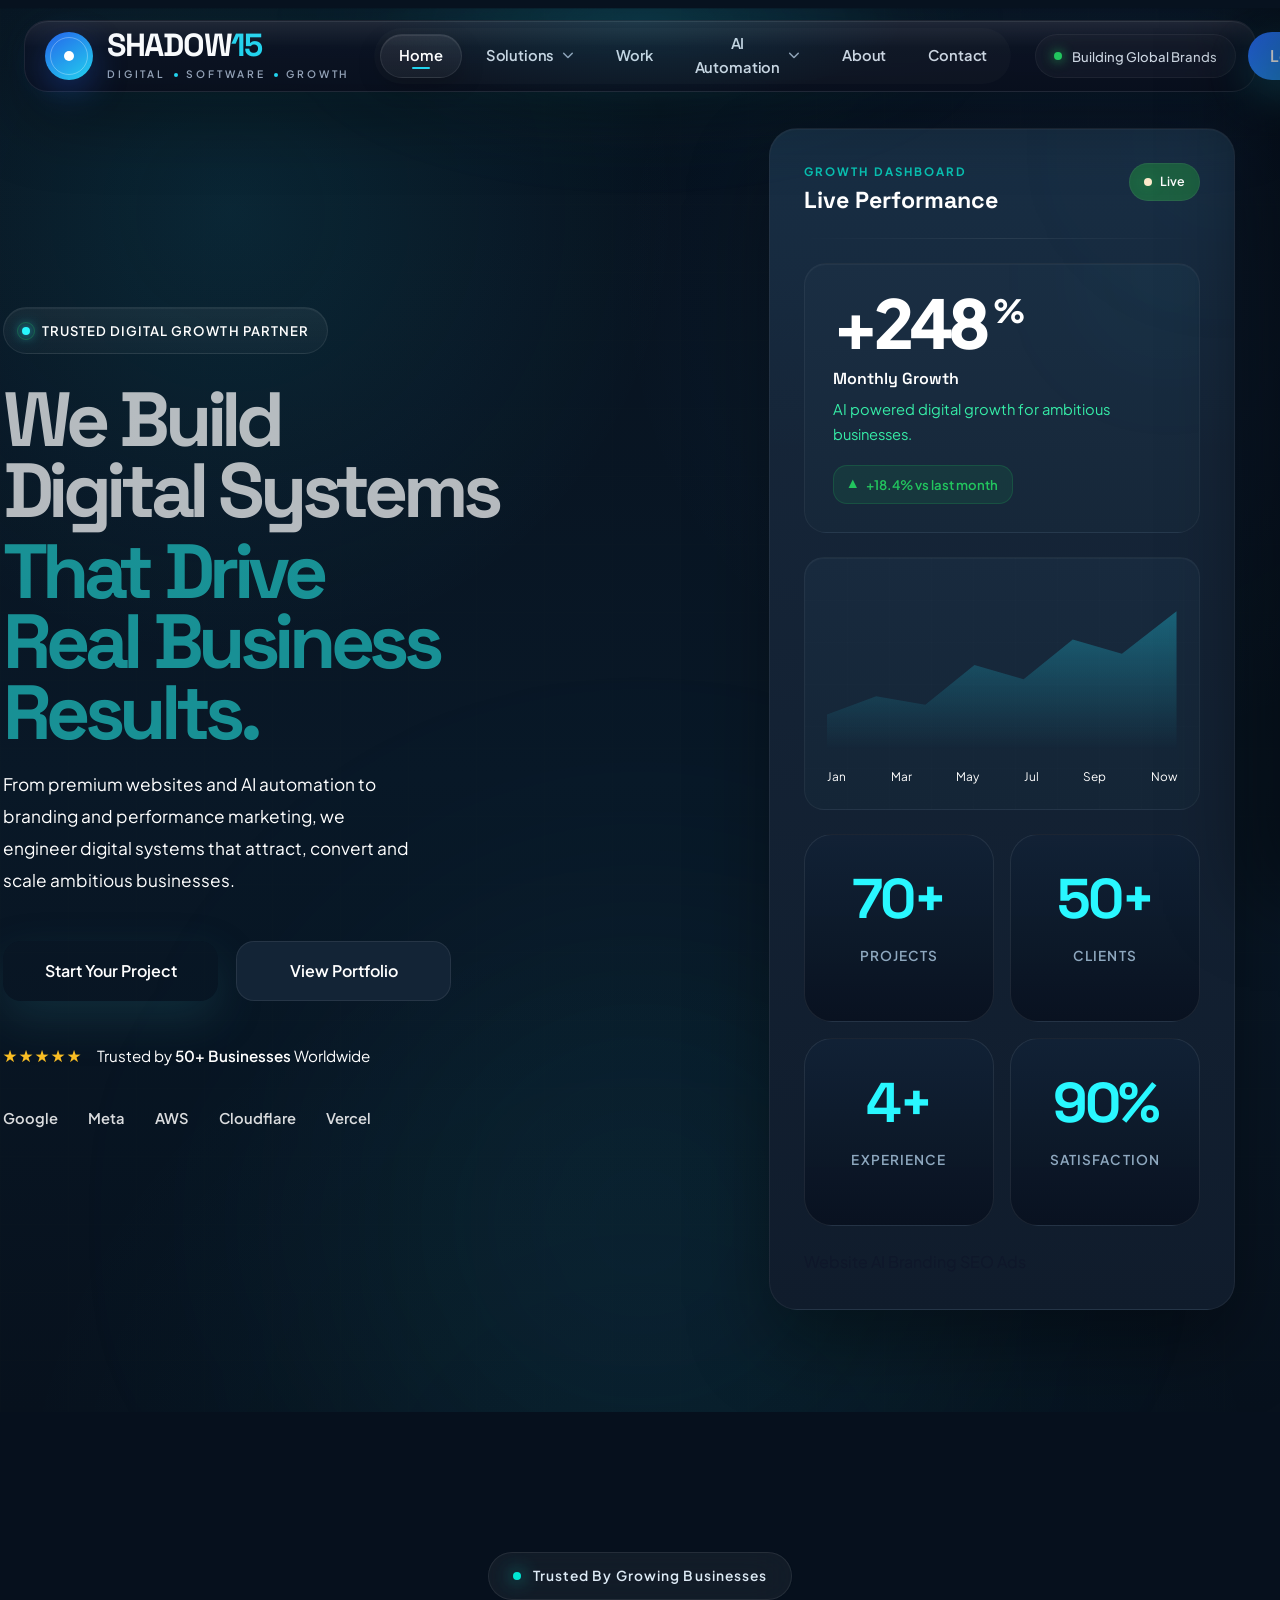
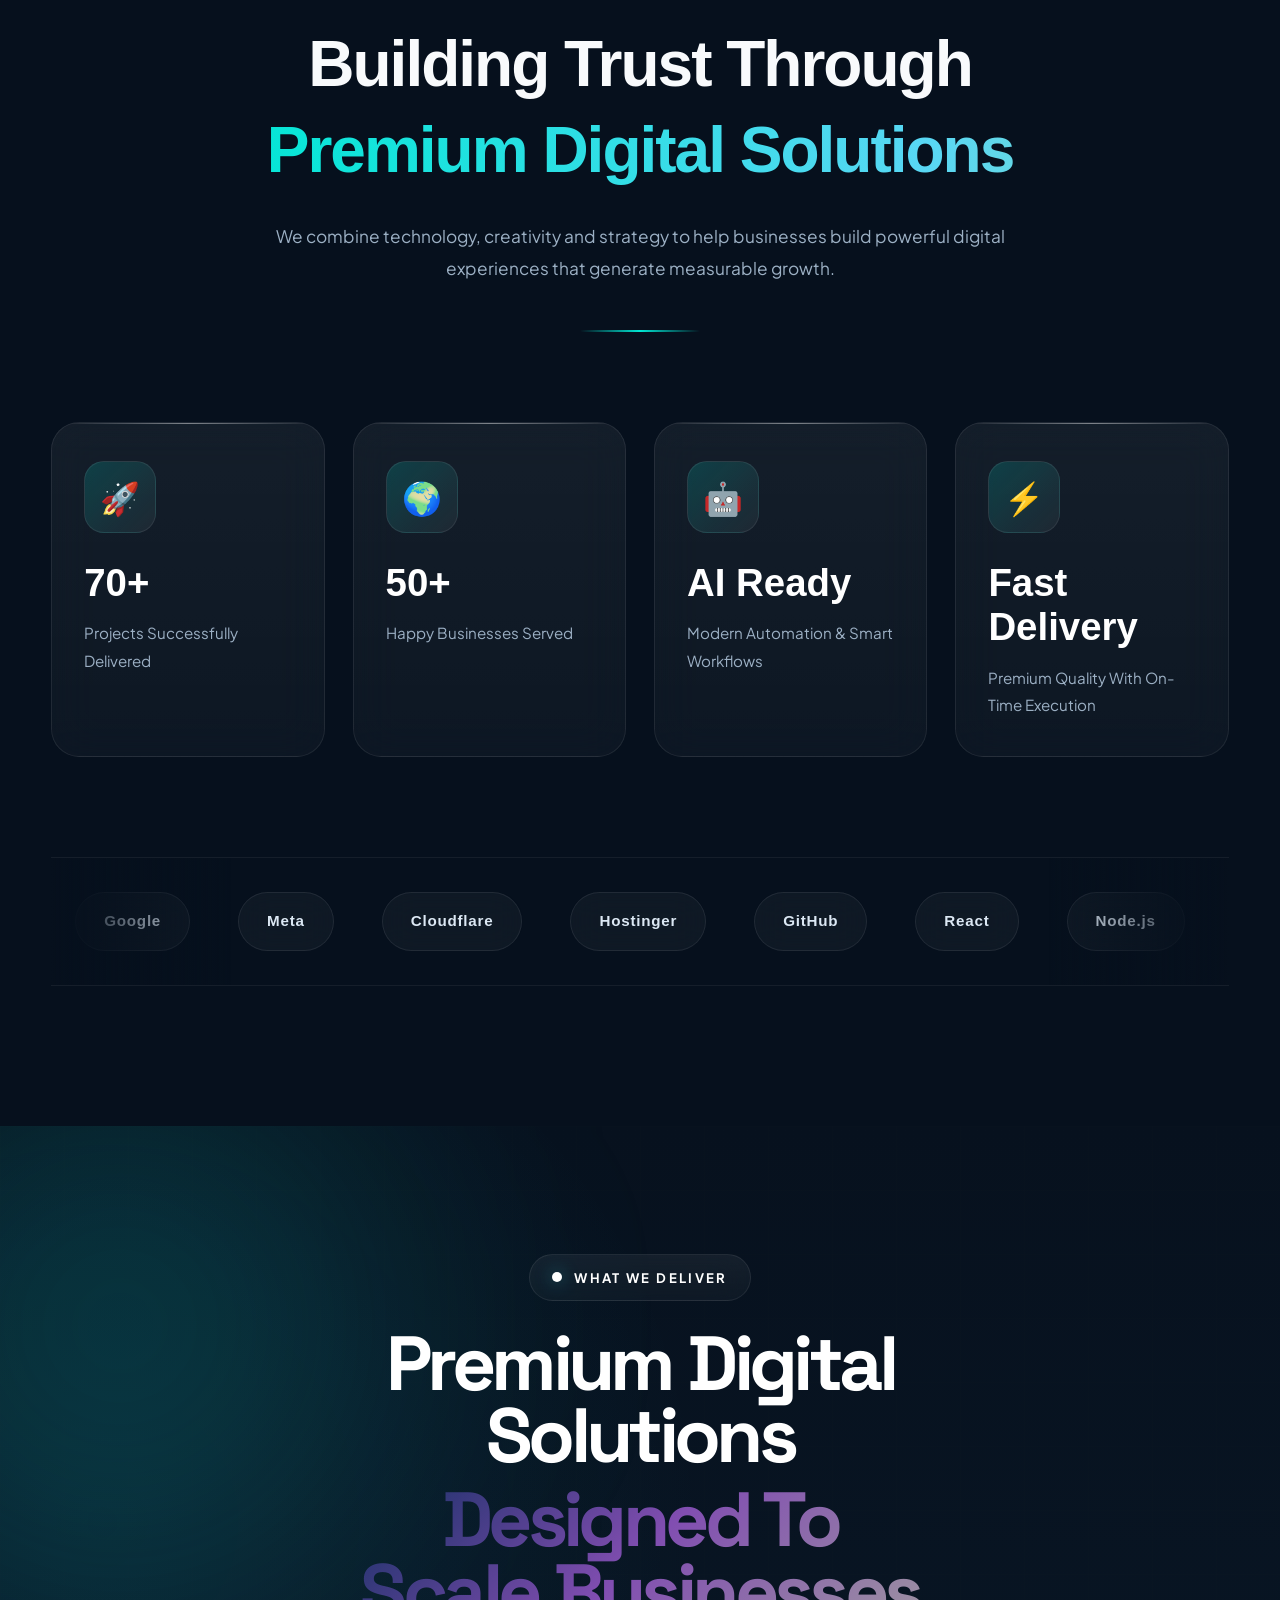
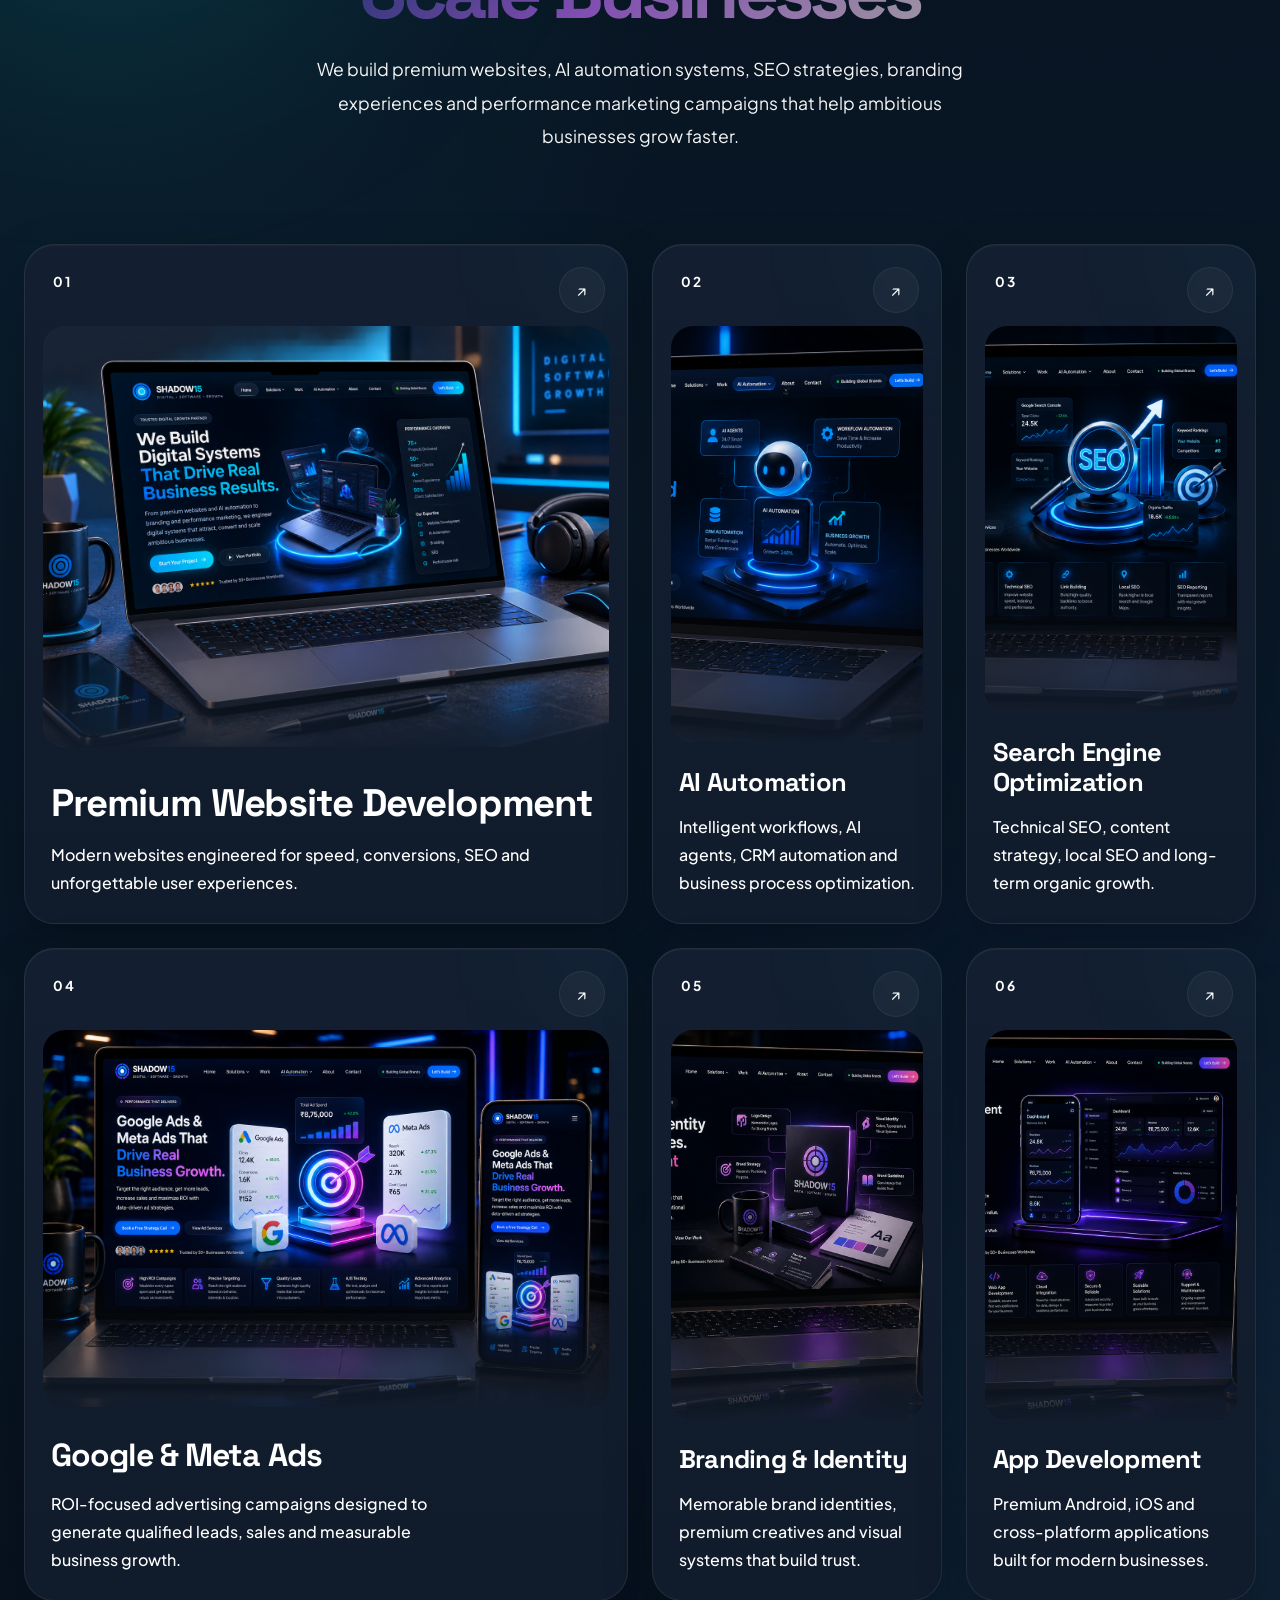
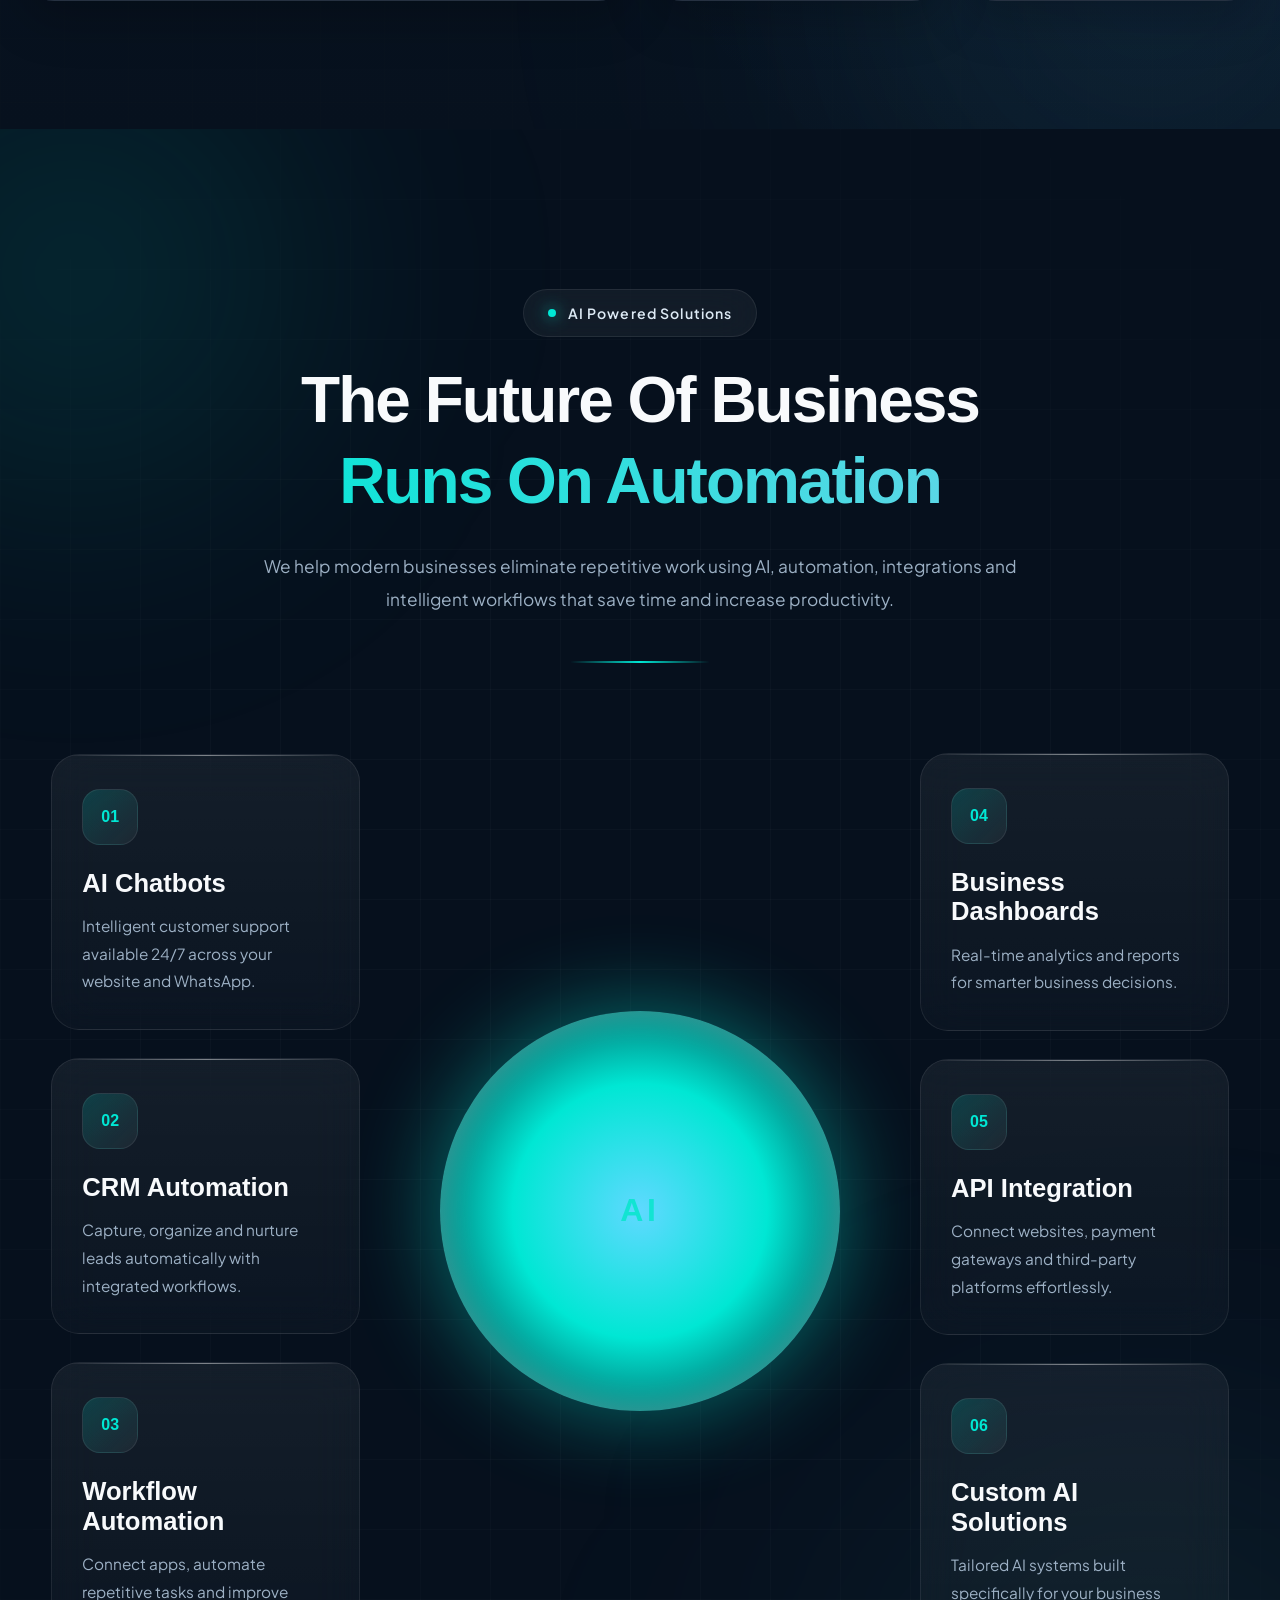
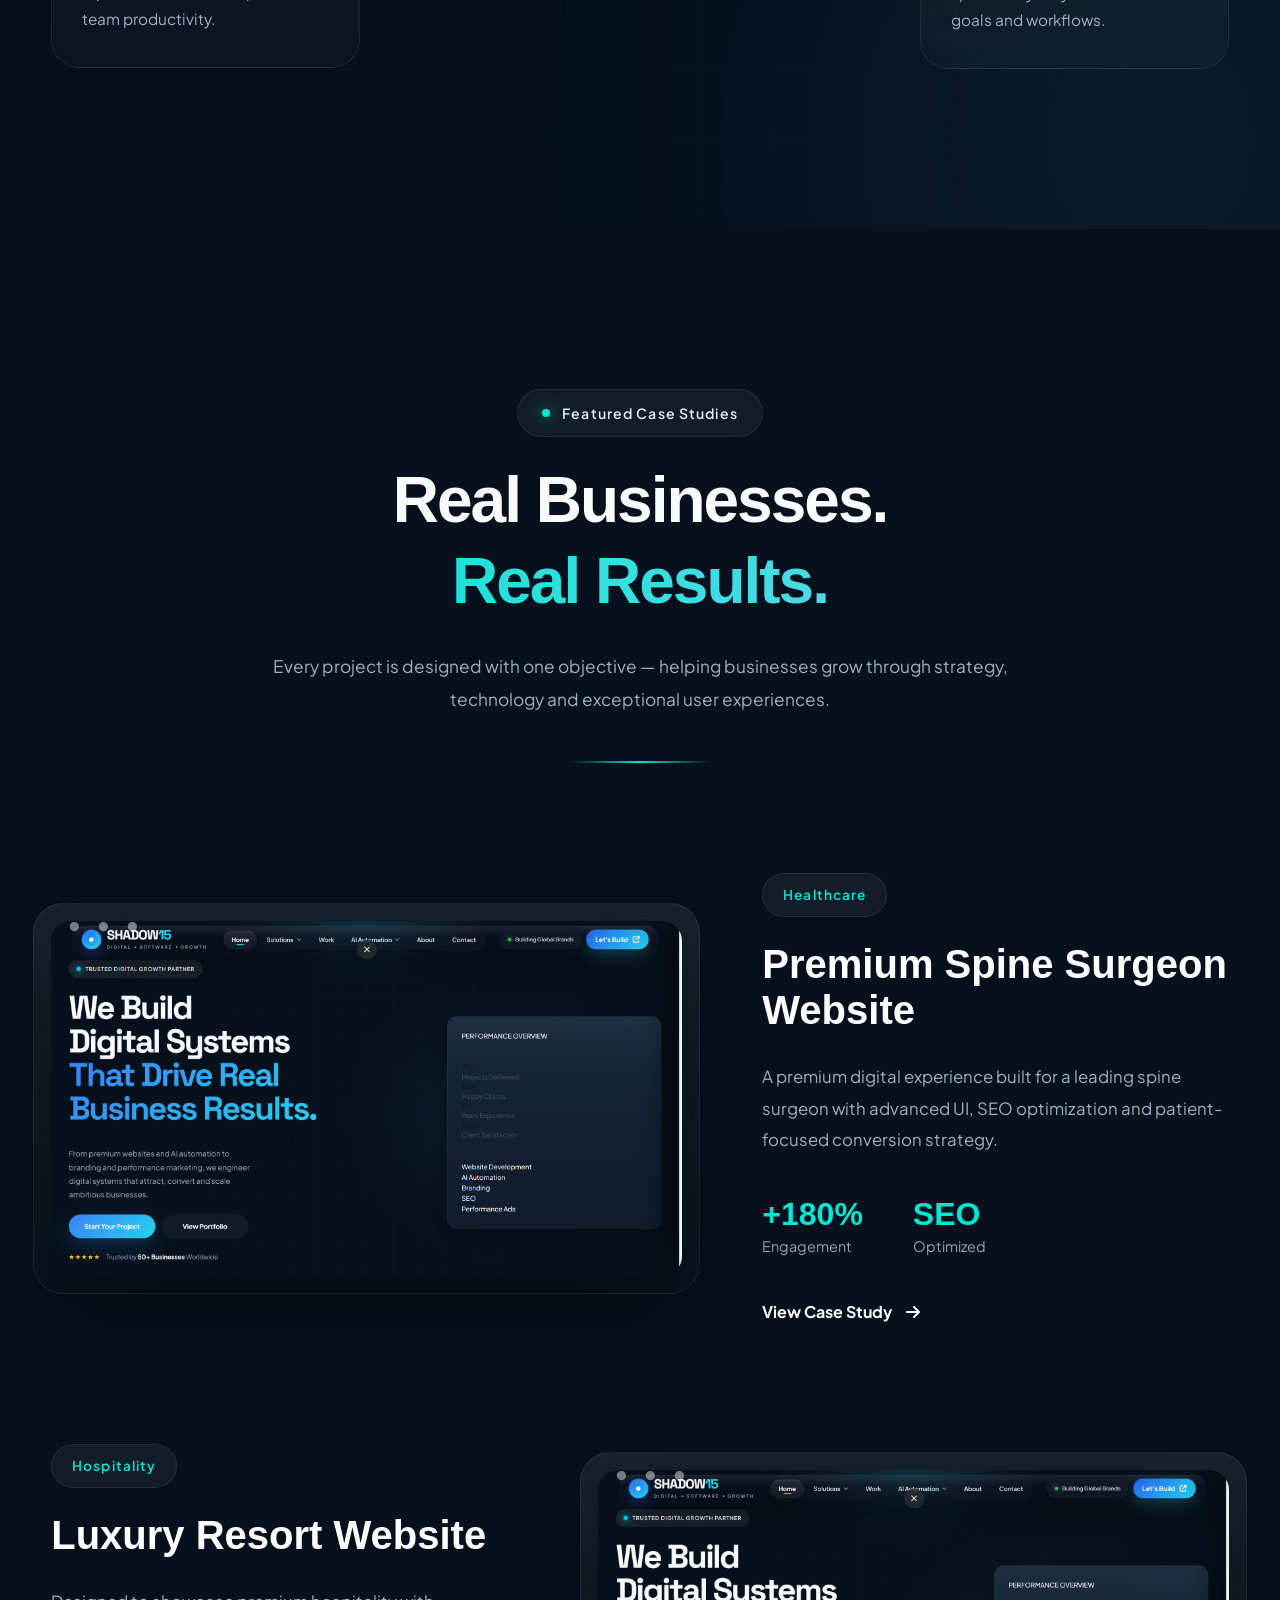
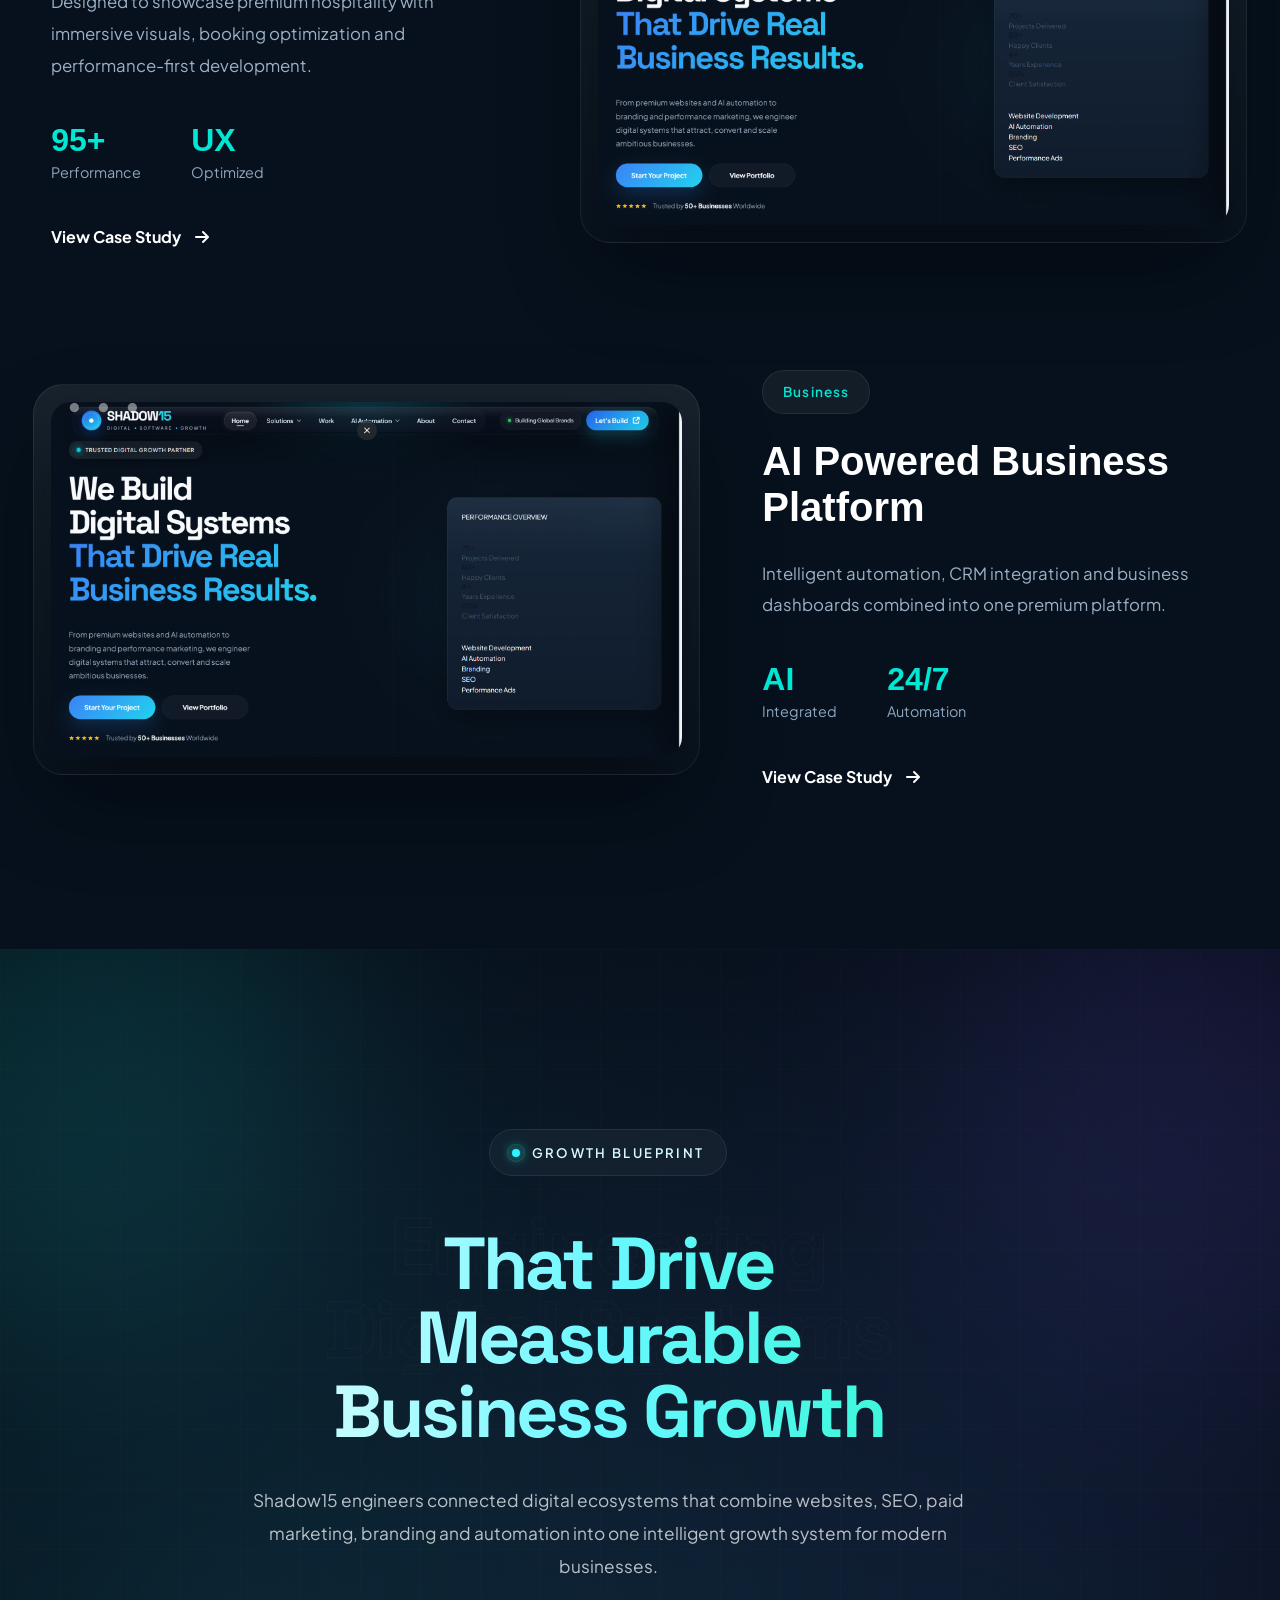
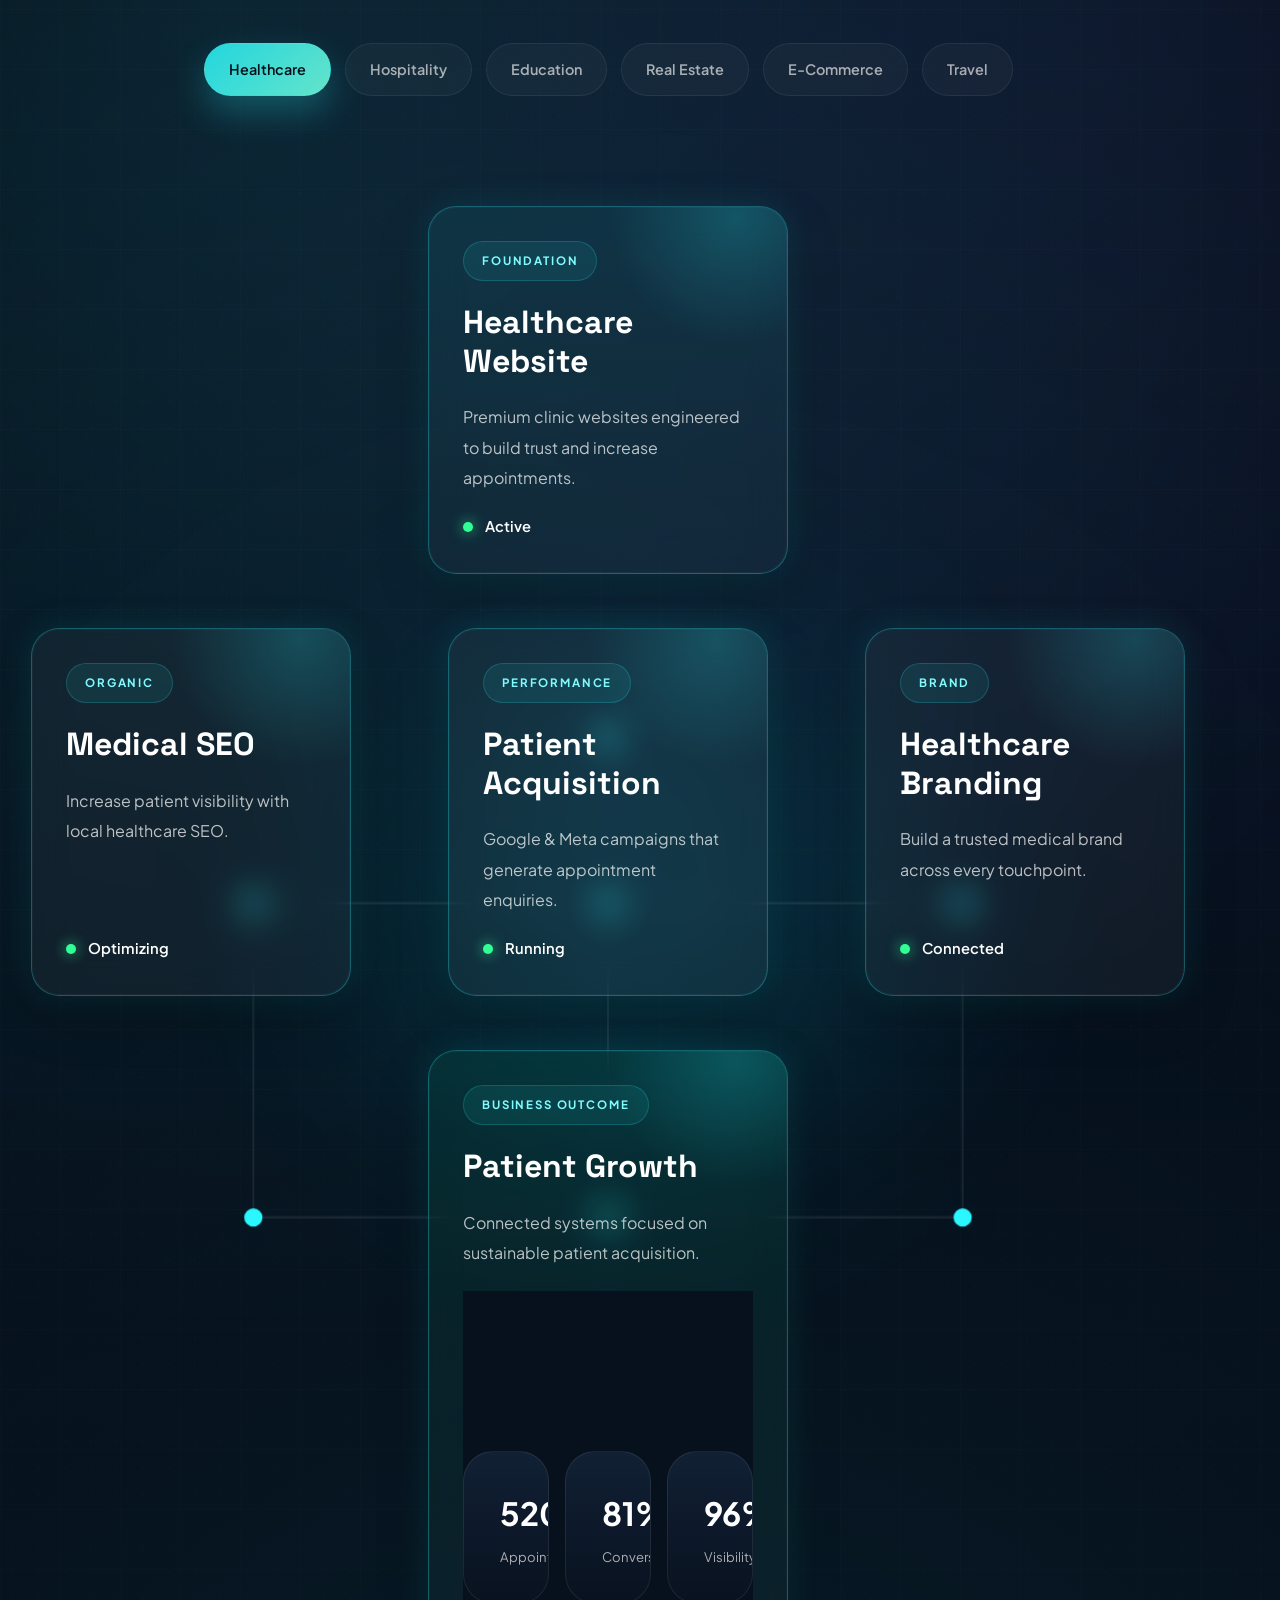
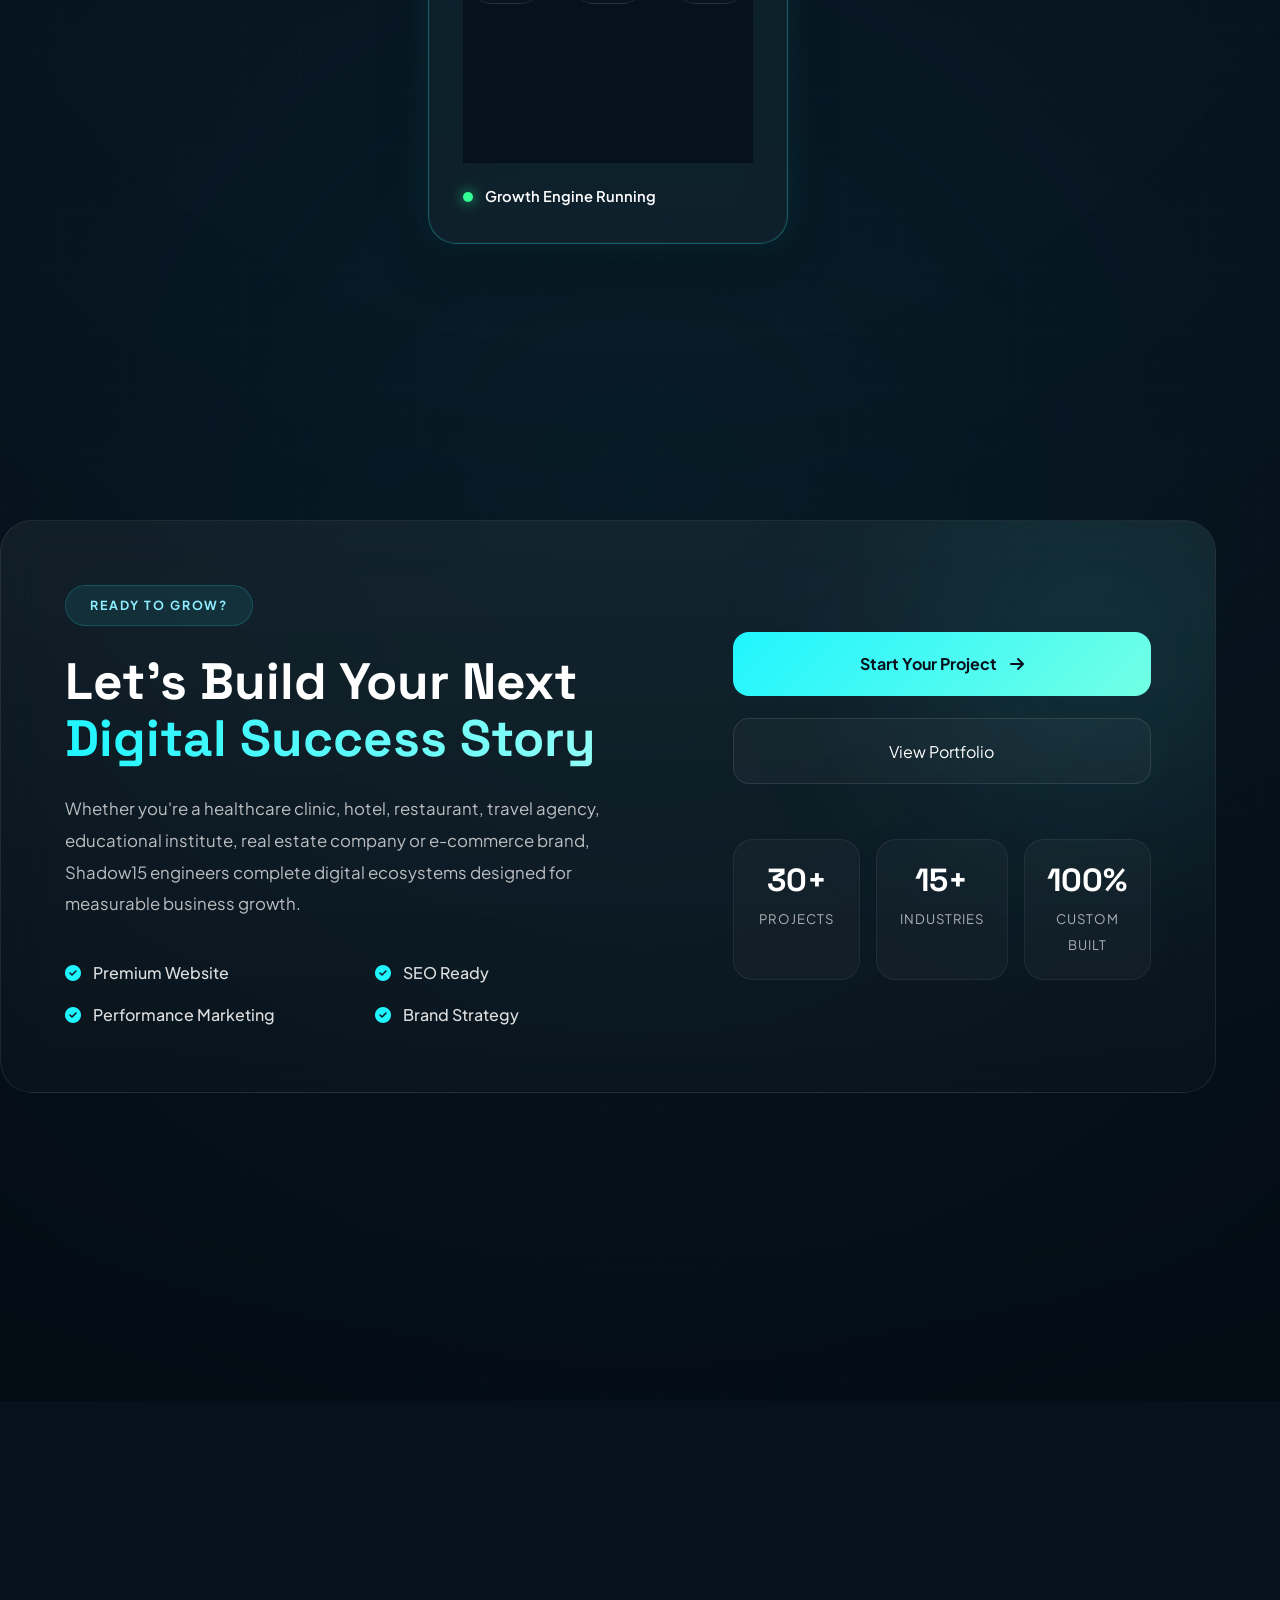
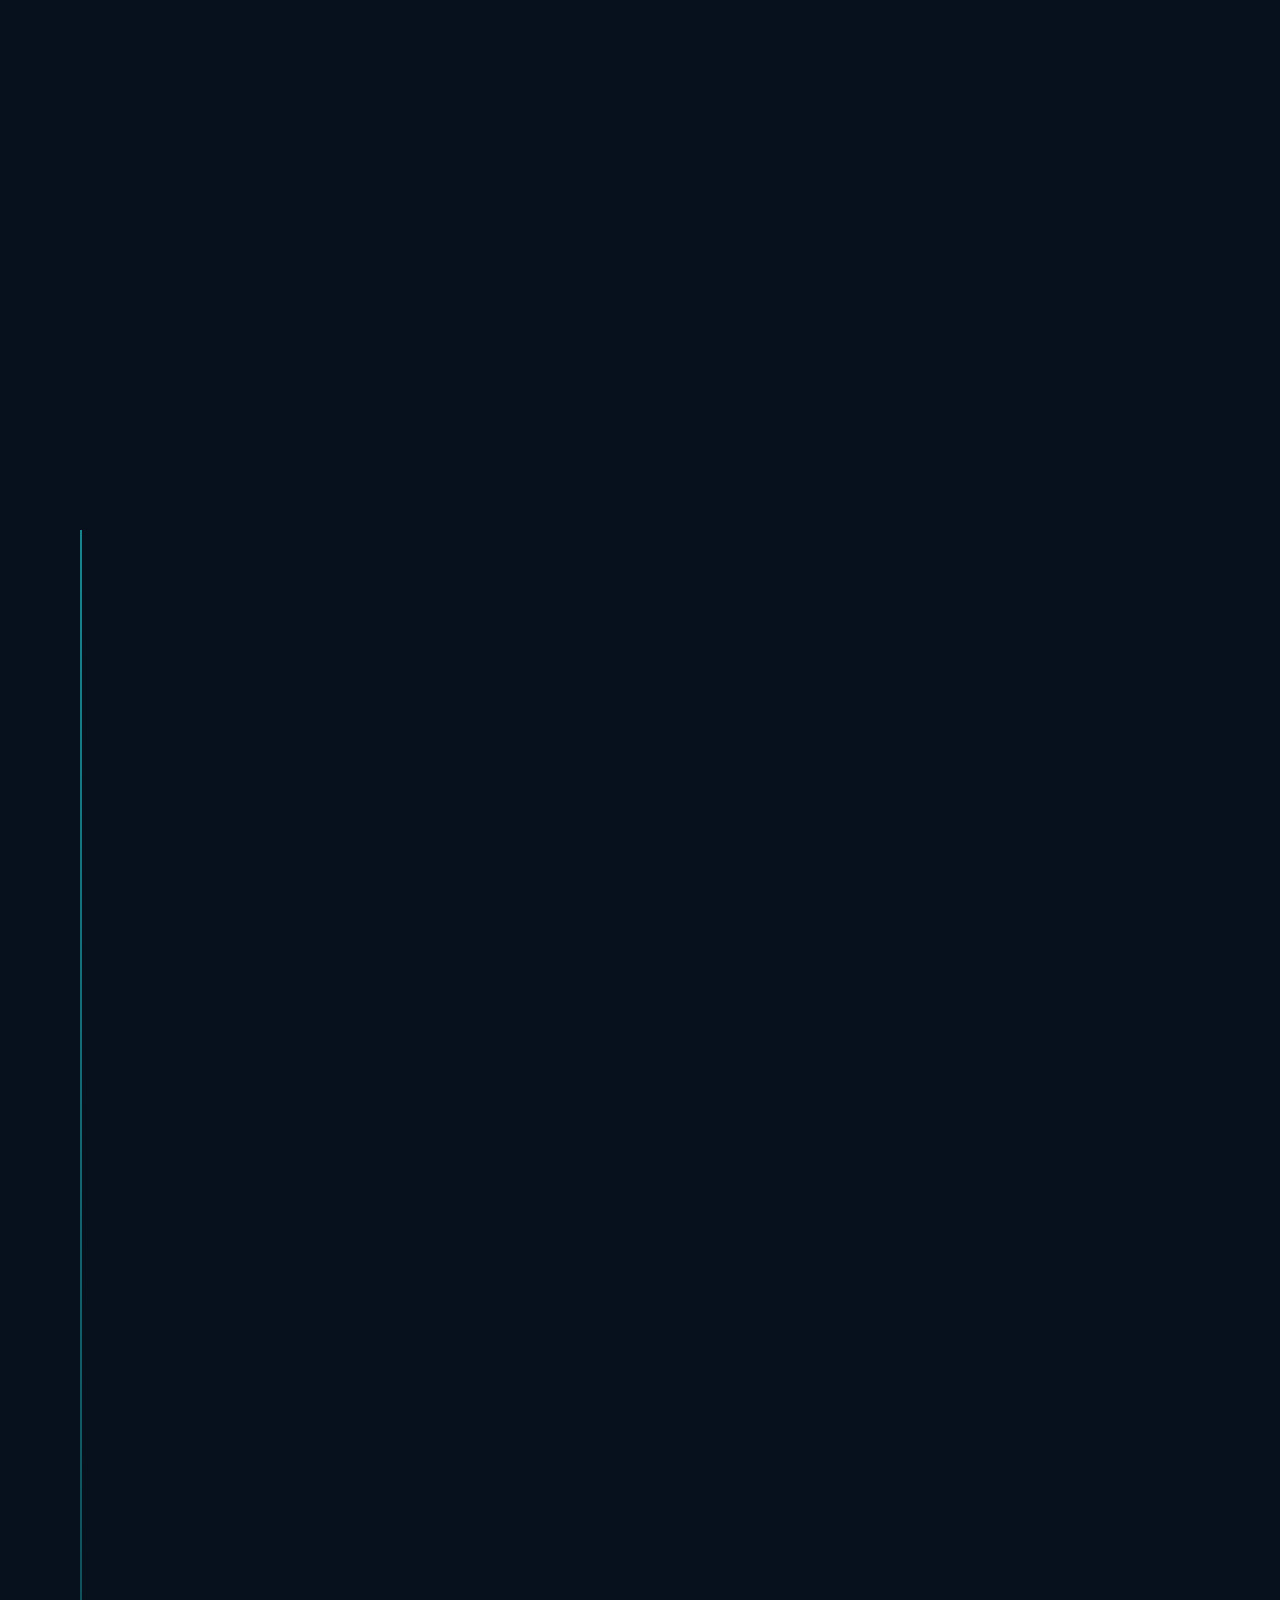
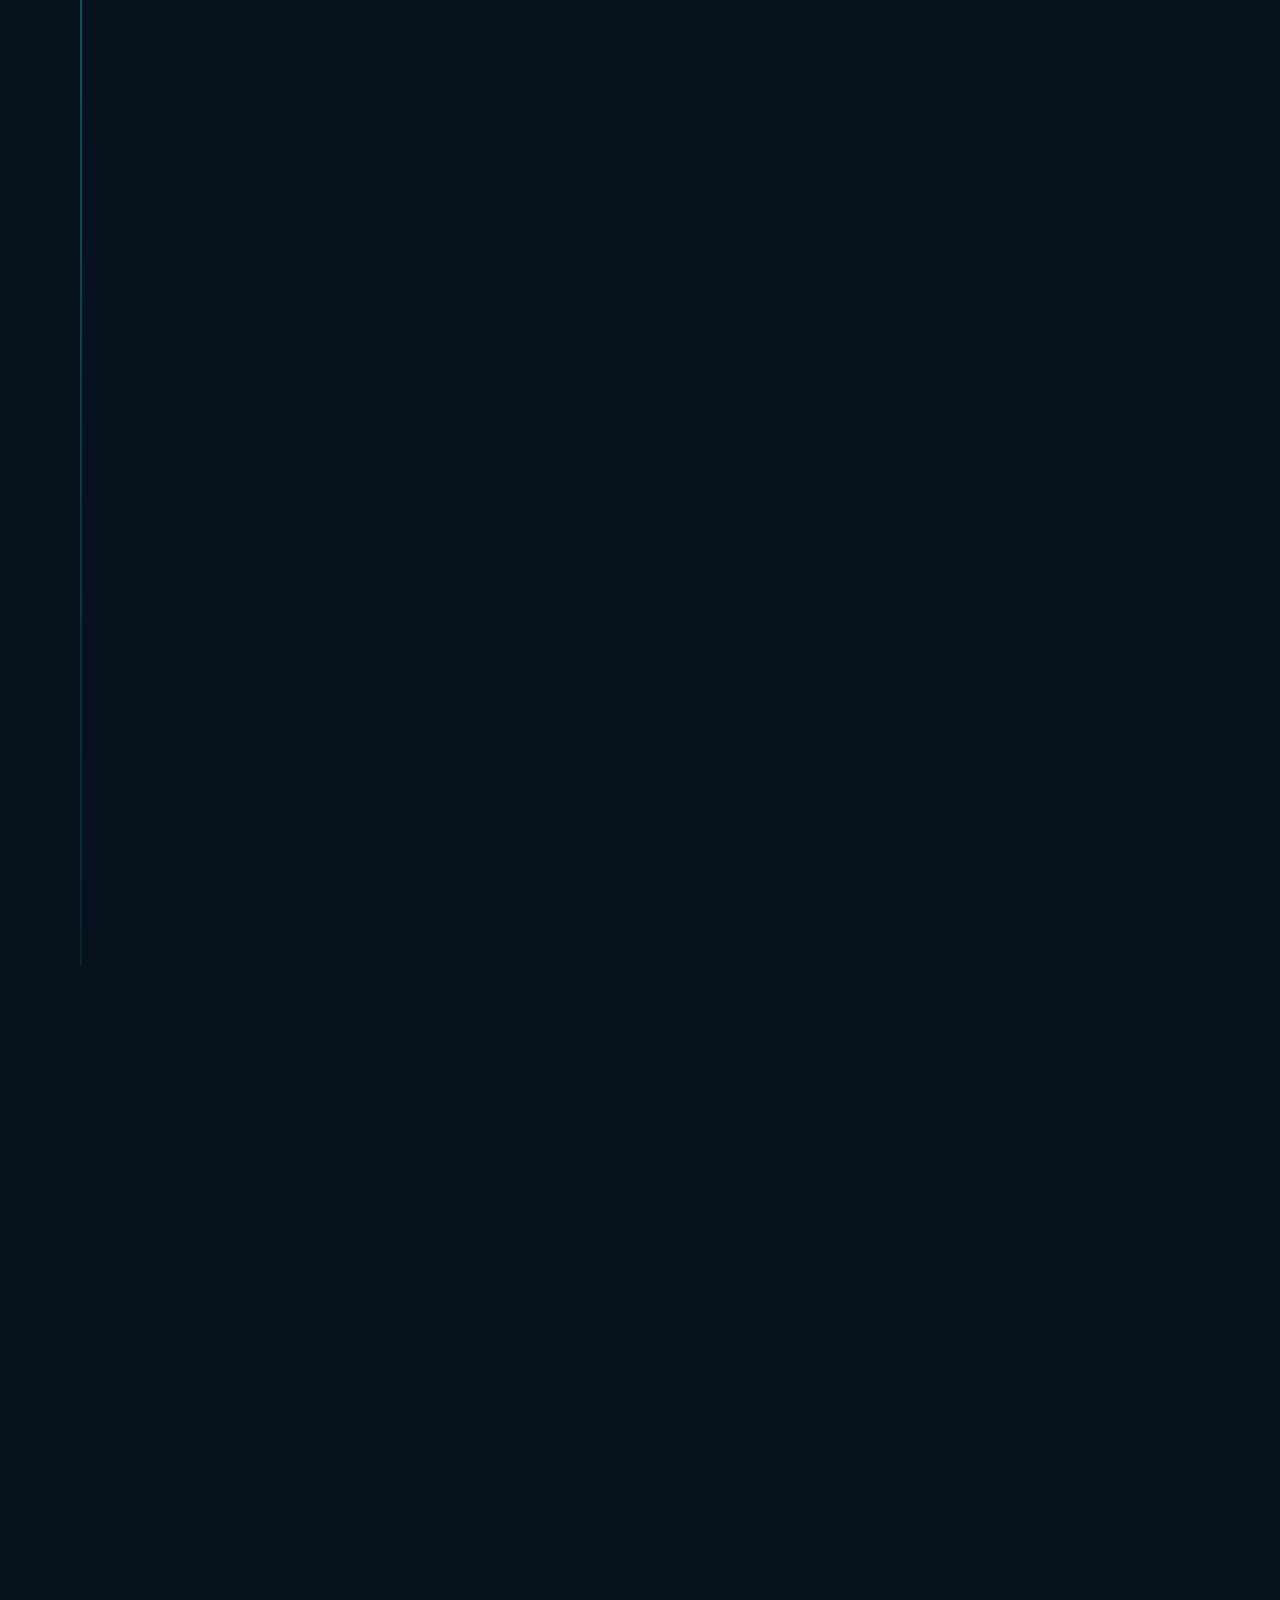
==== commit 42b43fd1: "navbar adjustment" ====
--- a/index.html
+++ b/index.html
@@ -2035,7 +2035,7 @@
     <div class="service-preview">
 
         <img
-            src="image/1.png"
+            src="image/website.png"
             alt="Shadow15 Website Preview">
 
     </div>
@@ -2082,7 +2082,7 @@
     <div class="service-preview">
 
         <img
-            src="image/1.png"
+            src="image/ai-automation.png"
             alt="AI Automation Dashboard">
 
     </div>
@@ -2129,7 +2129,7 @@
     <div class="service-preview">
 
         <img
-            src="image/1.png"
+            src="image/SEO.png"
             alt="SEO Analytics Dashboard">
 
     </div>
@@ -2176,7 +2176,7 @@
     <div class="service-preview">
 
         <img
-            src="image/1.png"
+            src="image/ADS.png"
             alt="Google Ads Dashboard">
 
     </div>
@@ -2223,7 +2223,7 @@
     <div class="service-preview">
 
         <img
-            src="image/1.png"
+            src="image/brand & identity.png"
             alt="Brand Identity Preview">
 
     </div>
@@ -2270,7 +2270,7 @@
     <div class="service-preview">
 
         <img
-            src="image/1.png"
+            src="image/app.png"
             alt="Mobile Application Preview">
 
     </div>
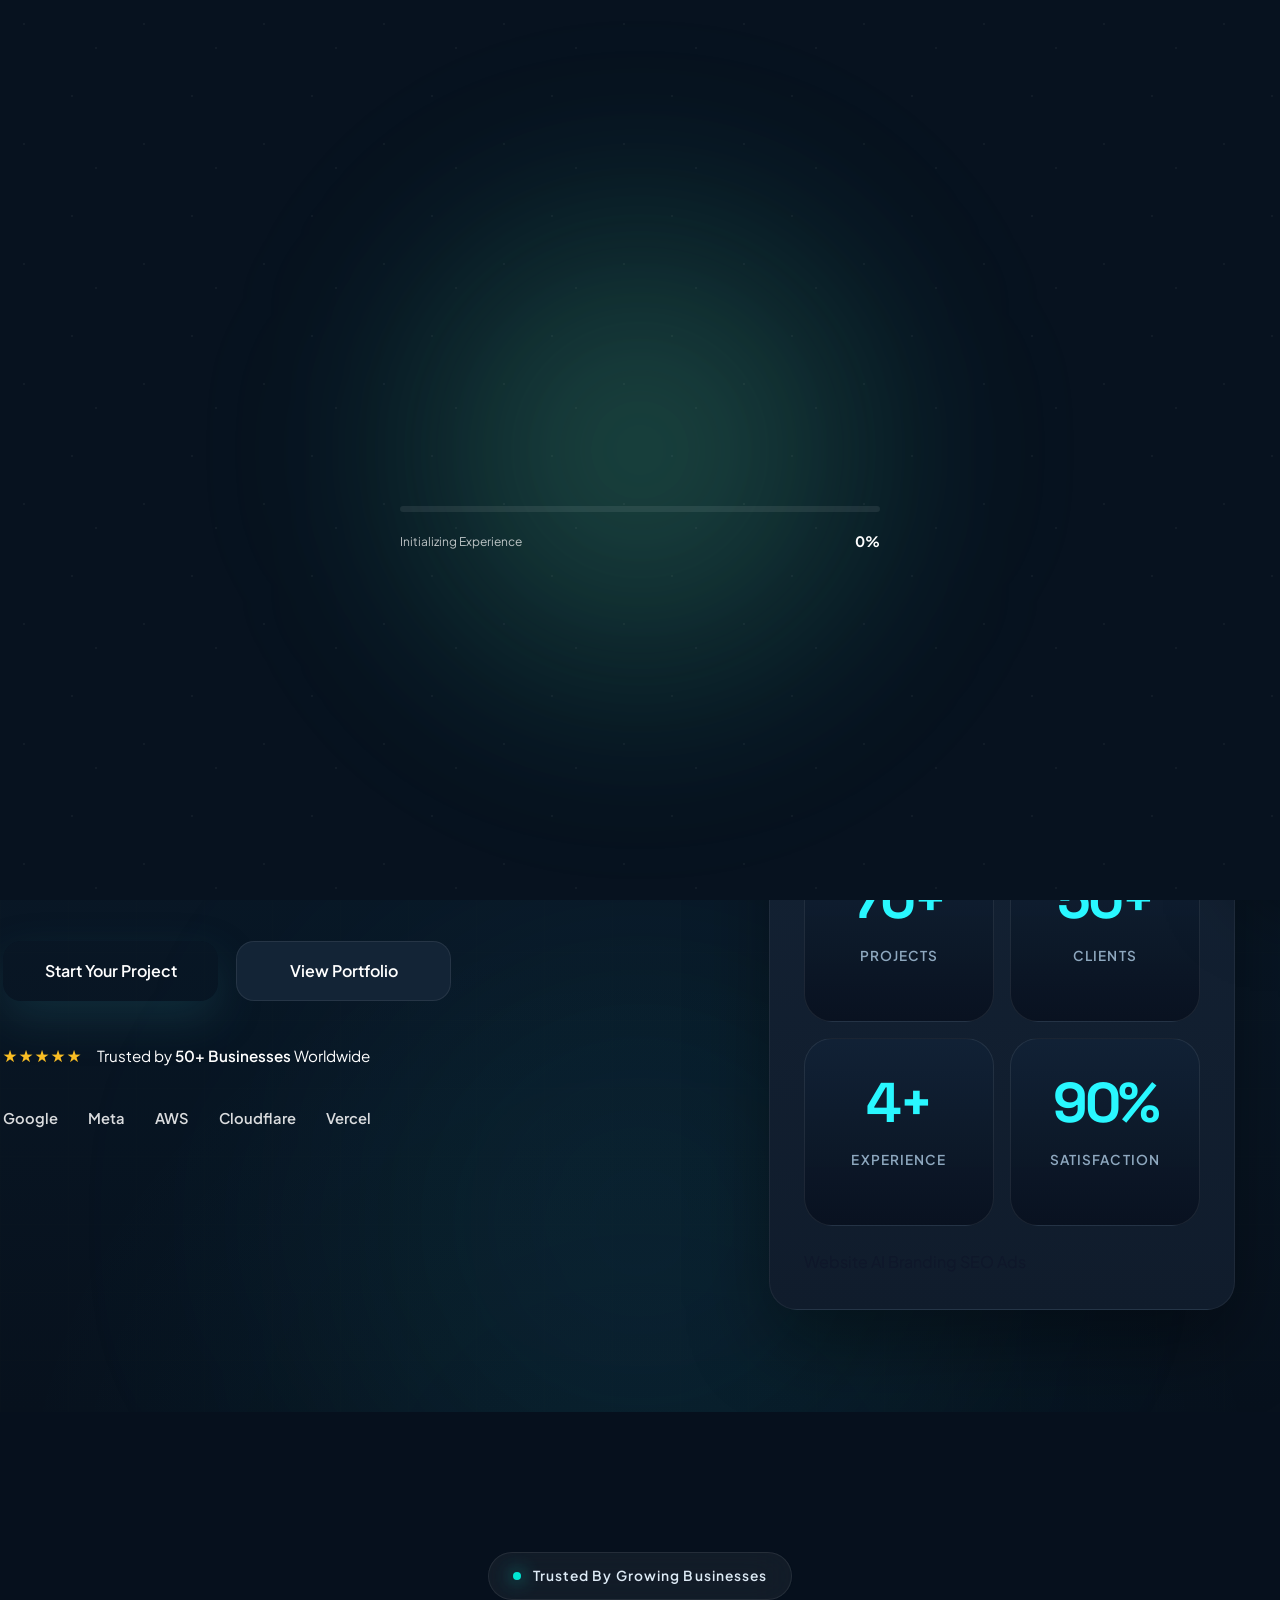
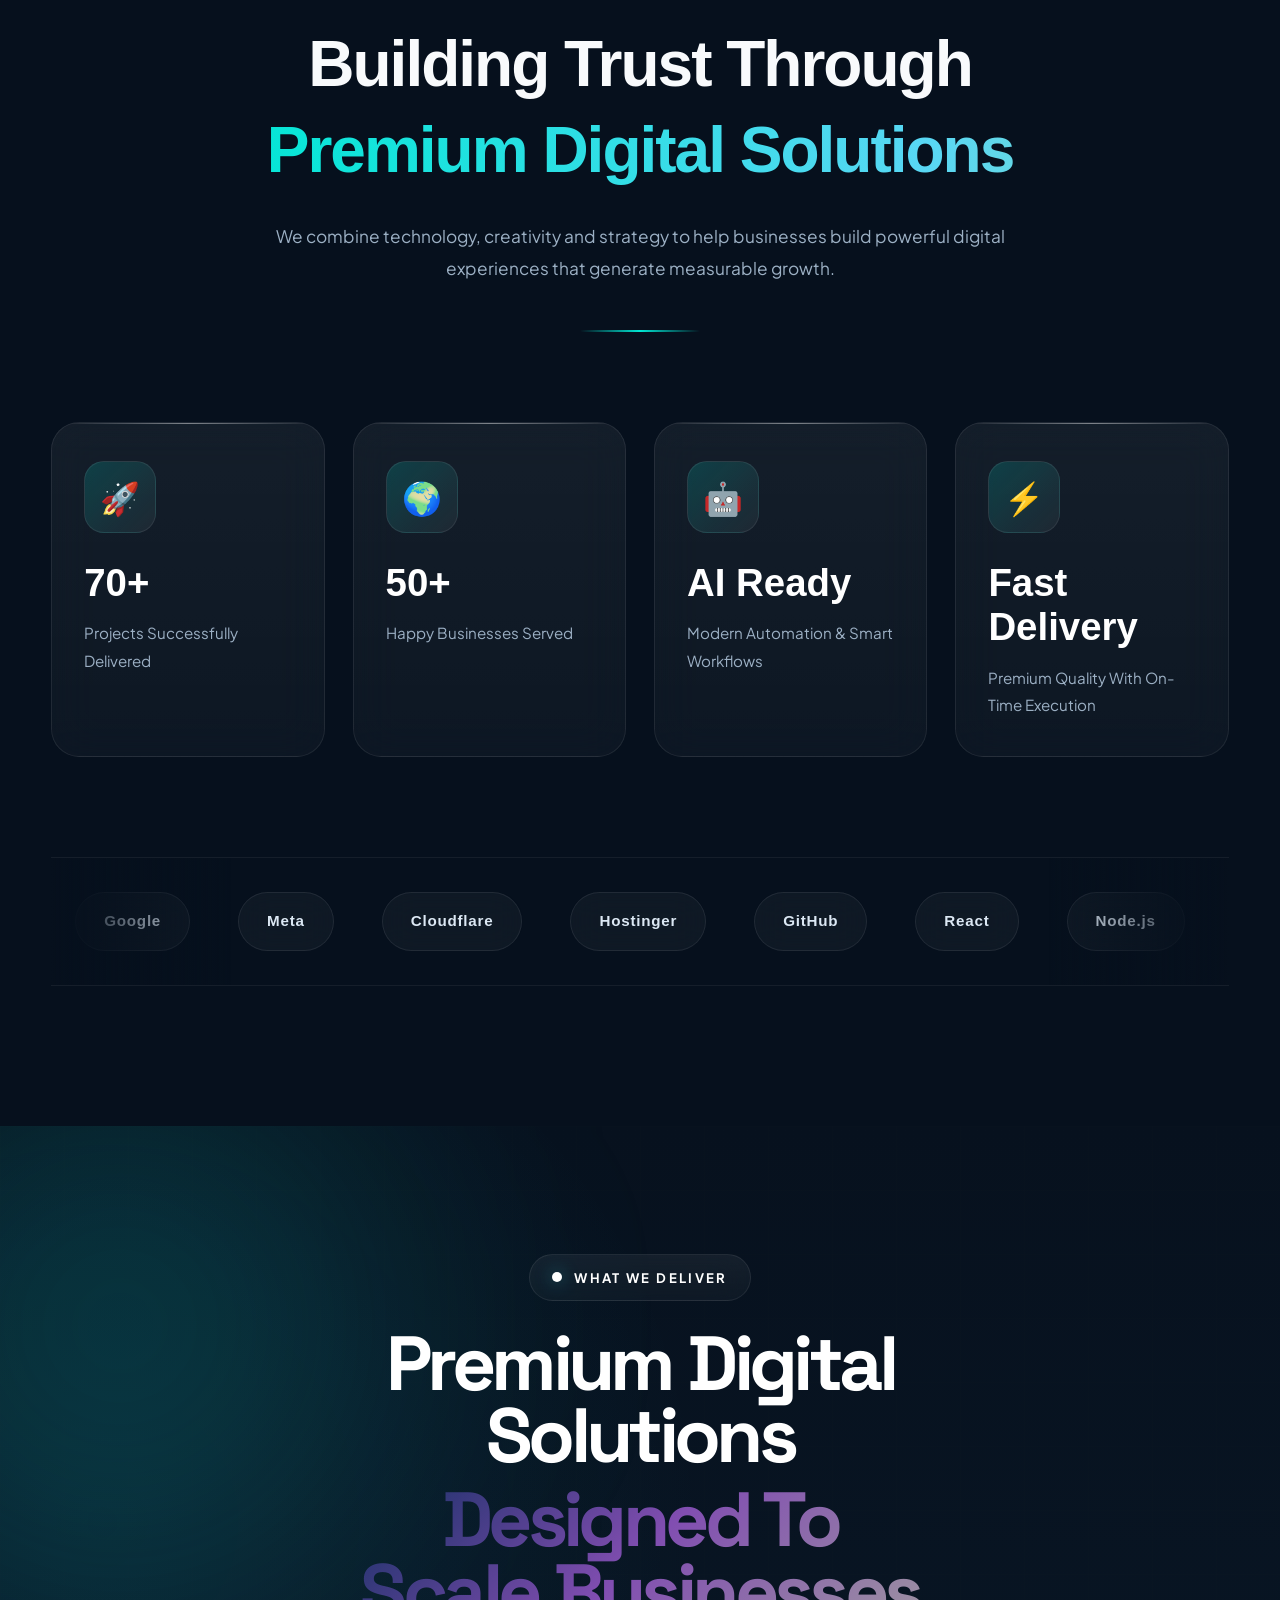
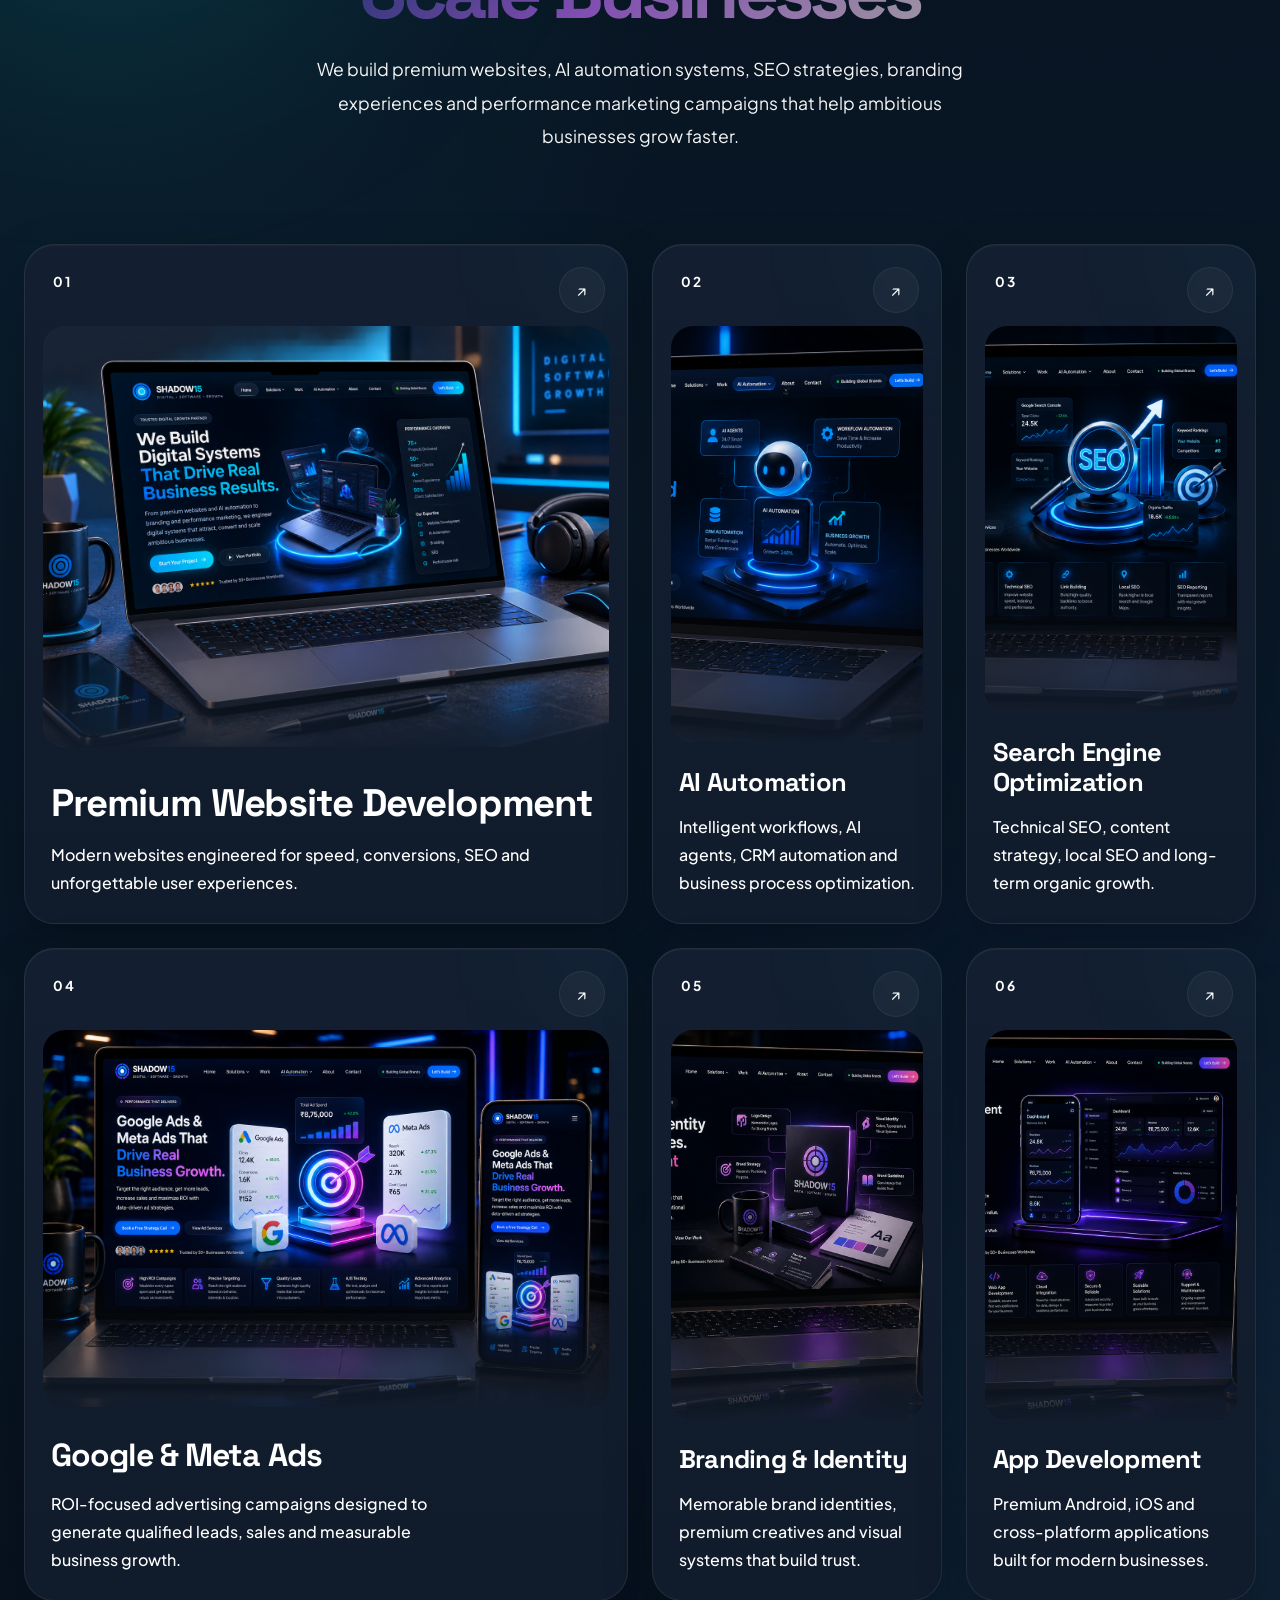
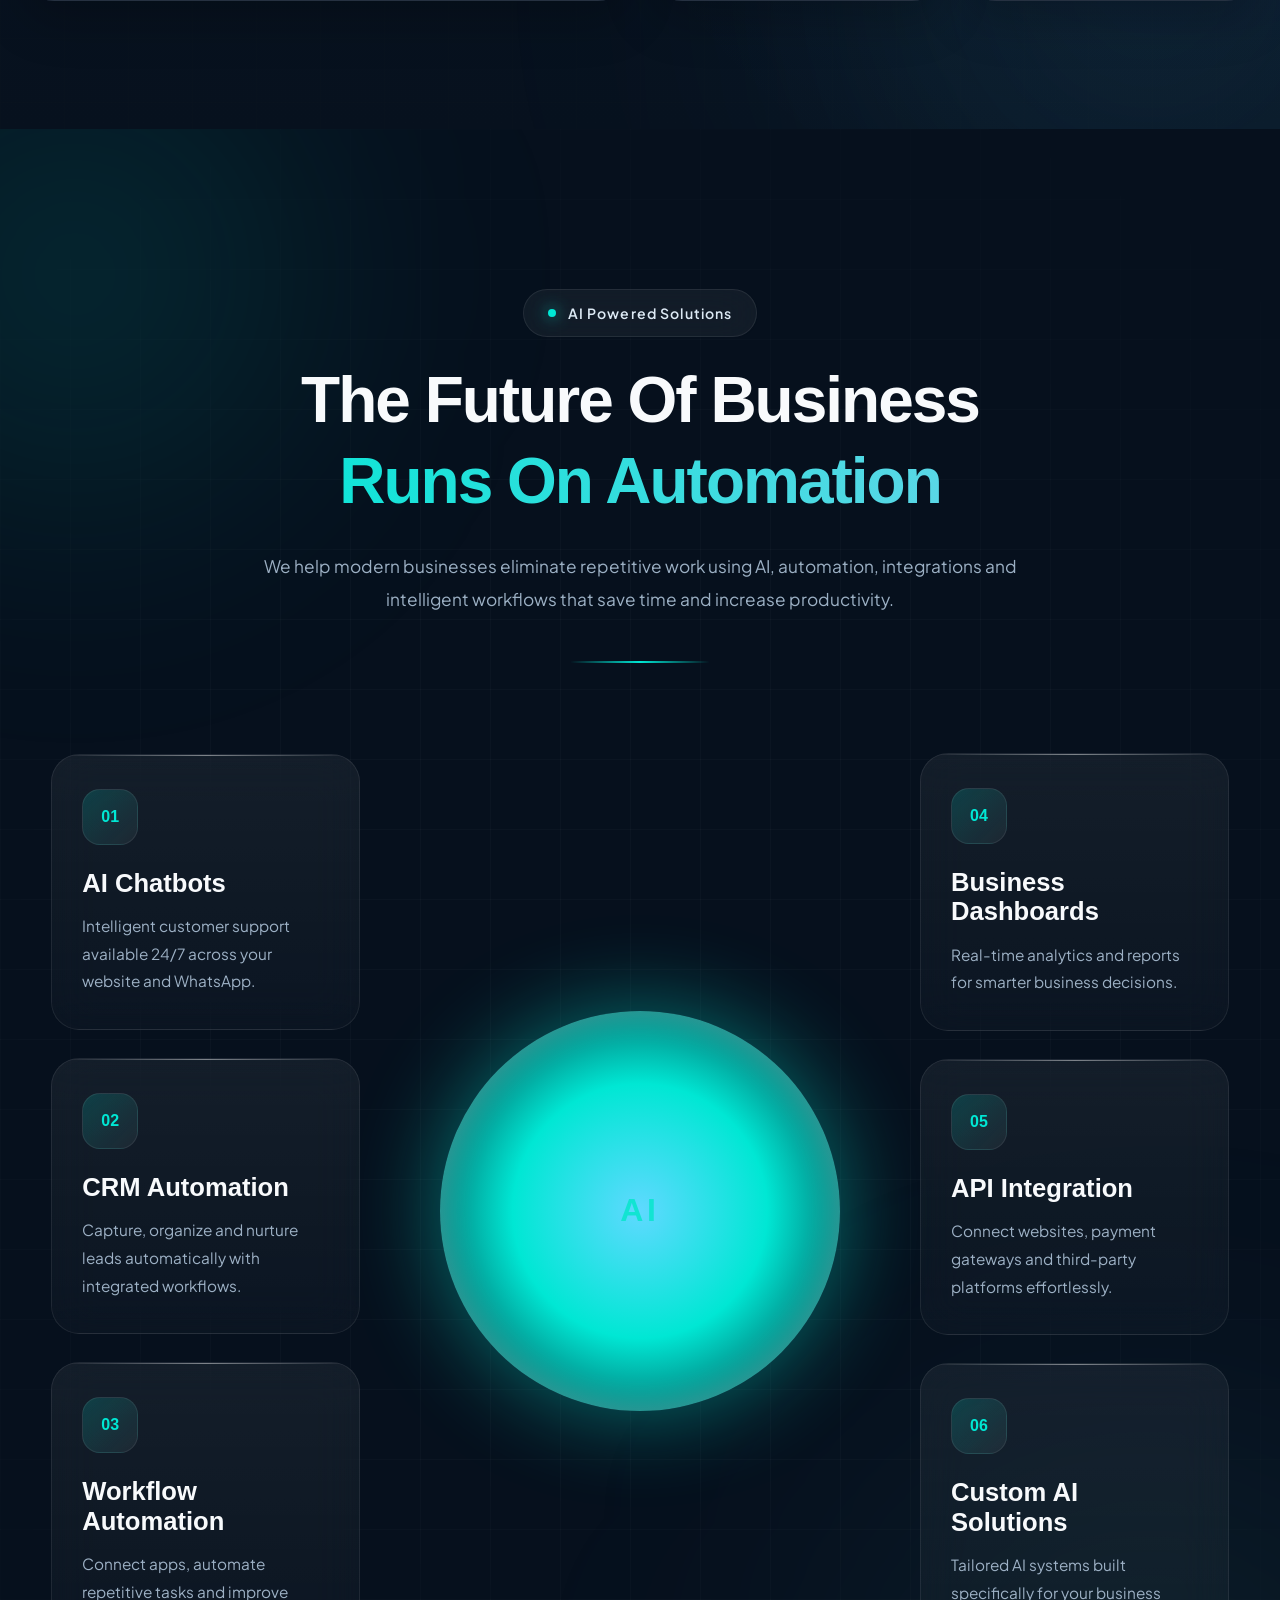
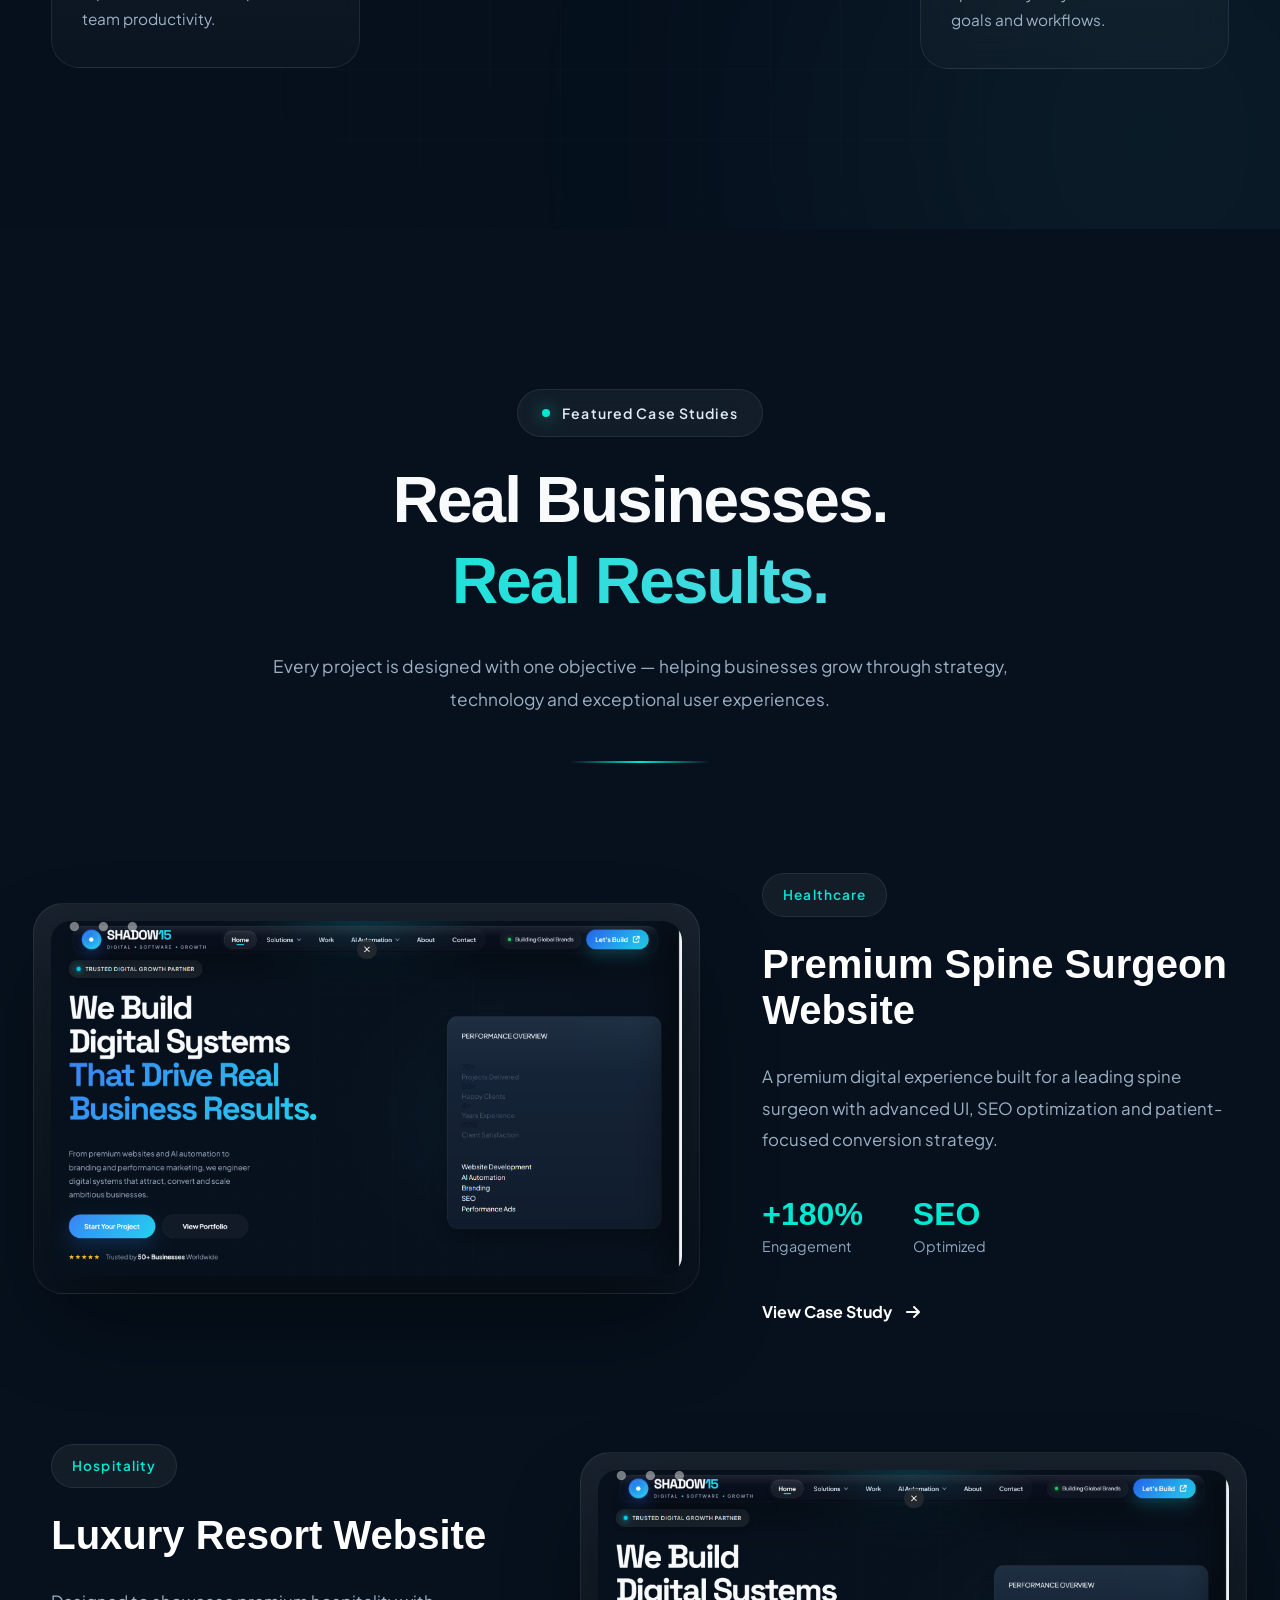
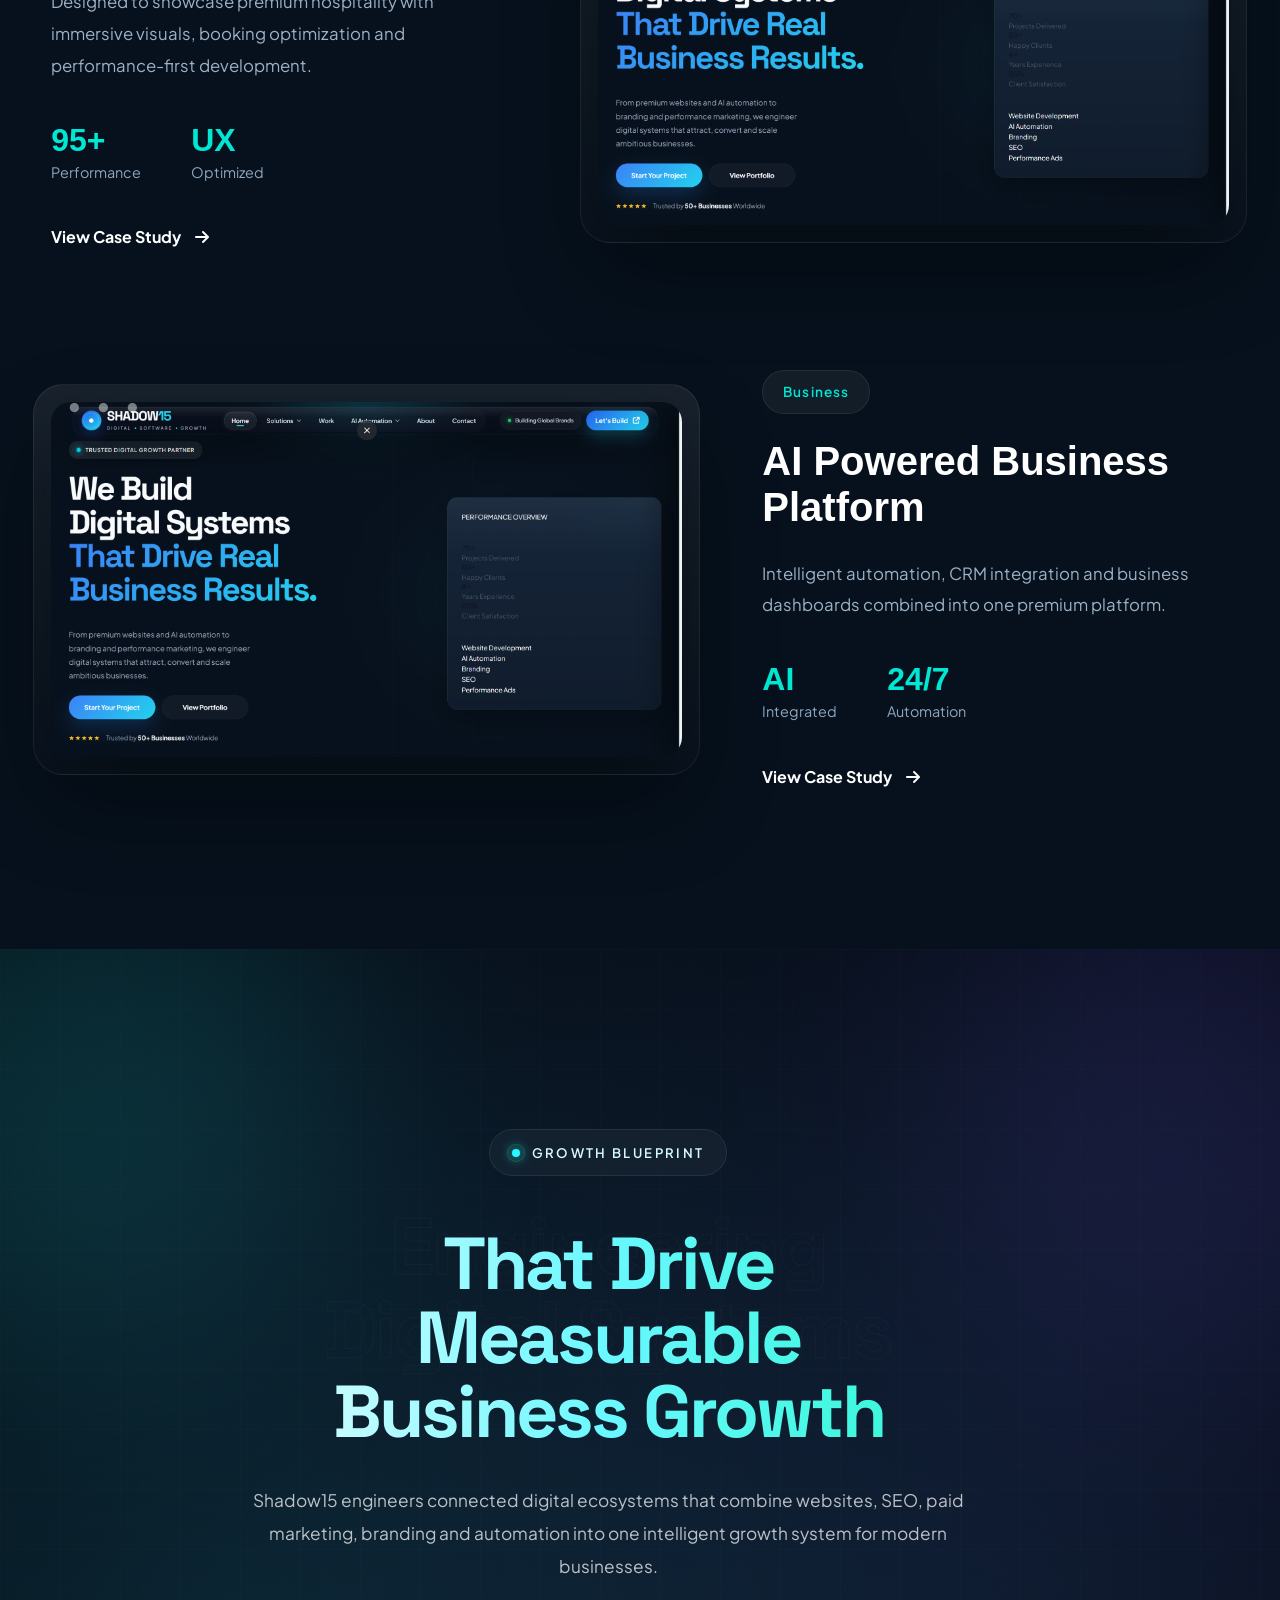
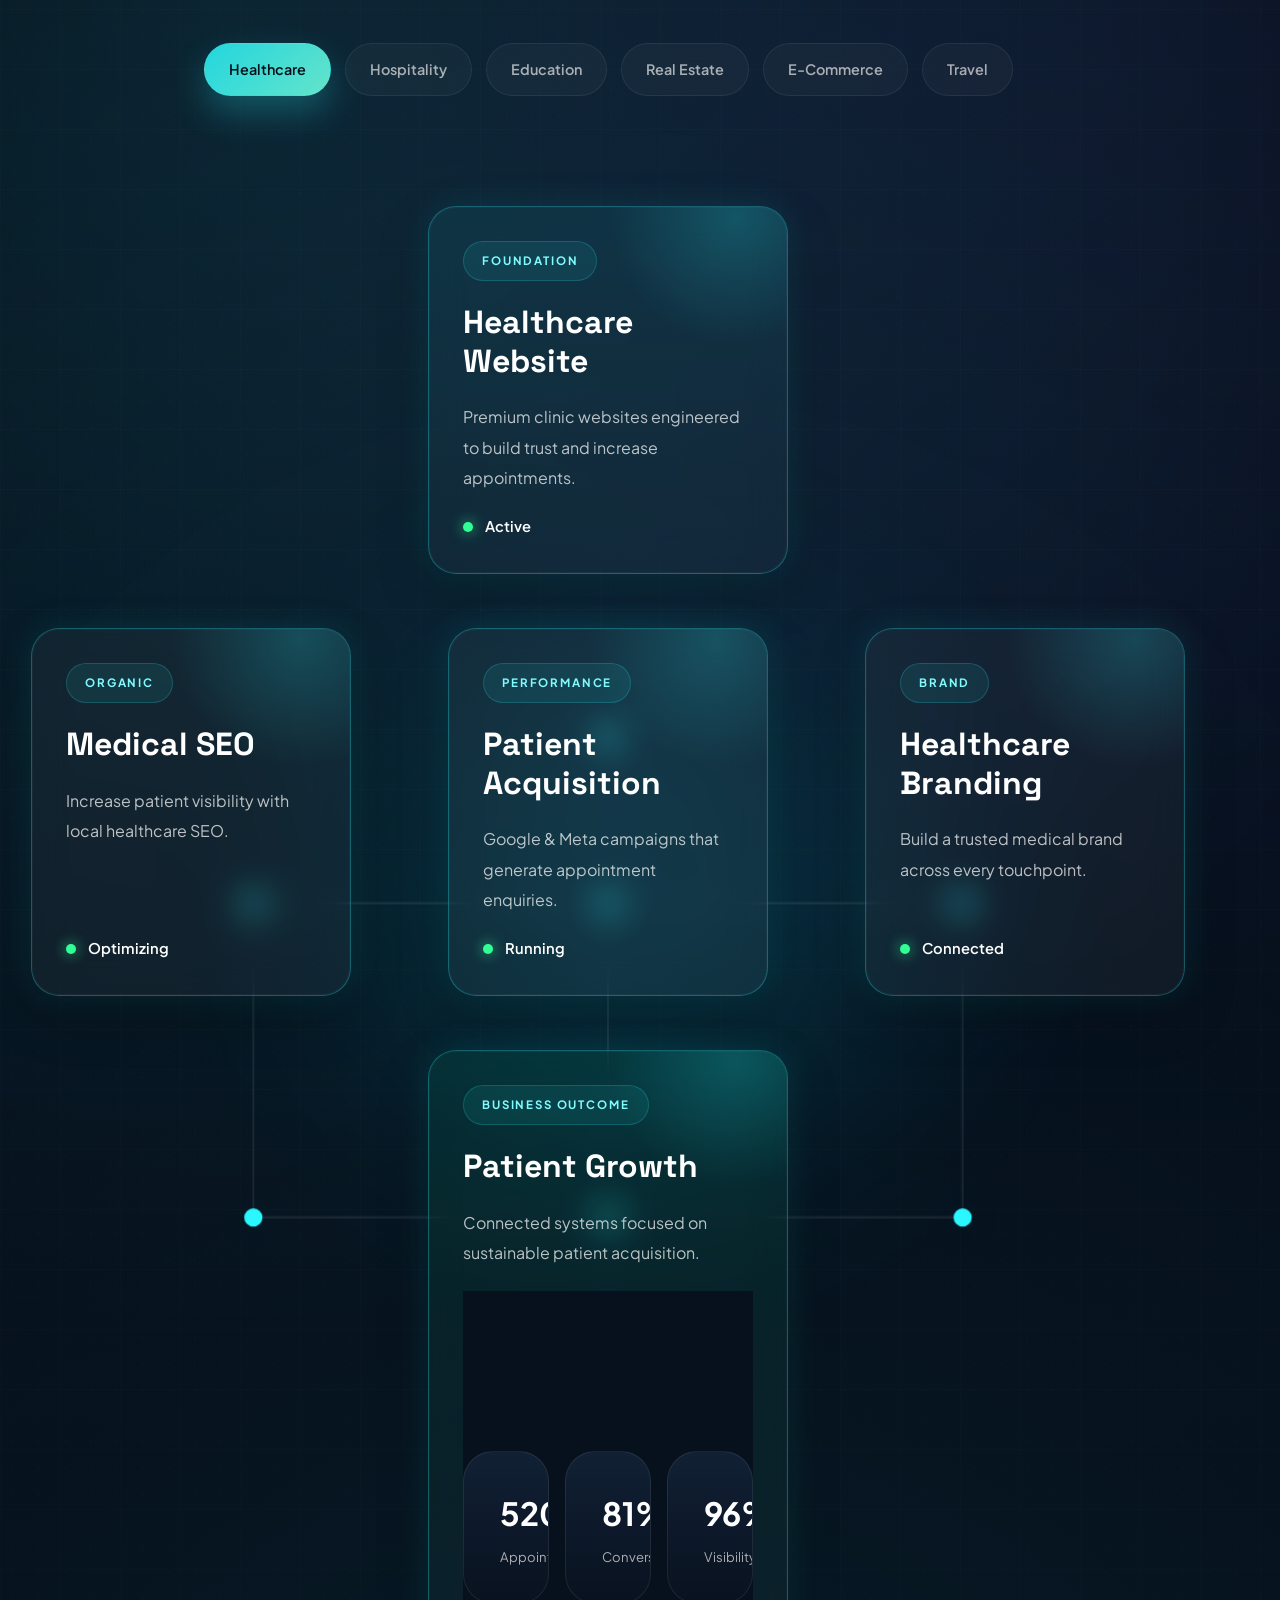
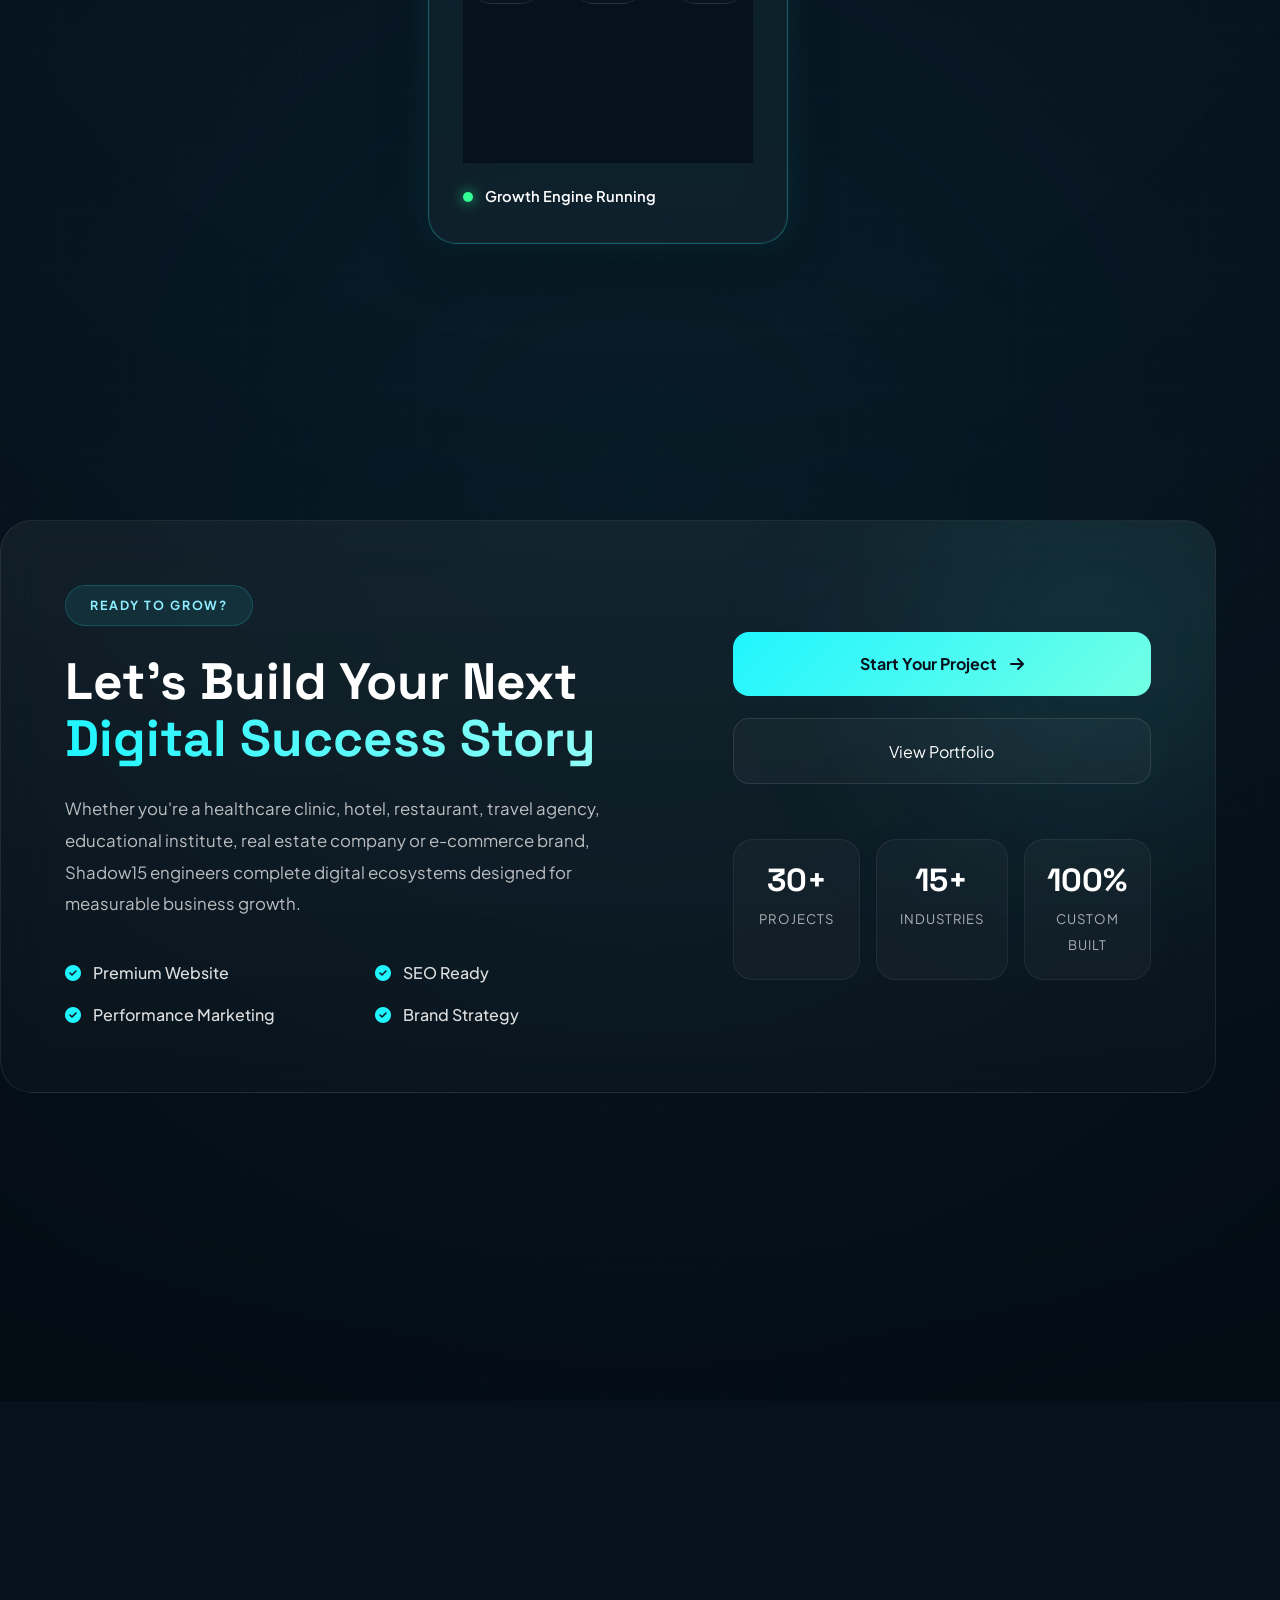
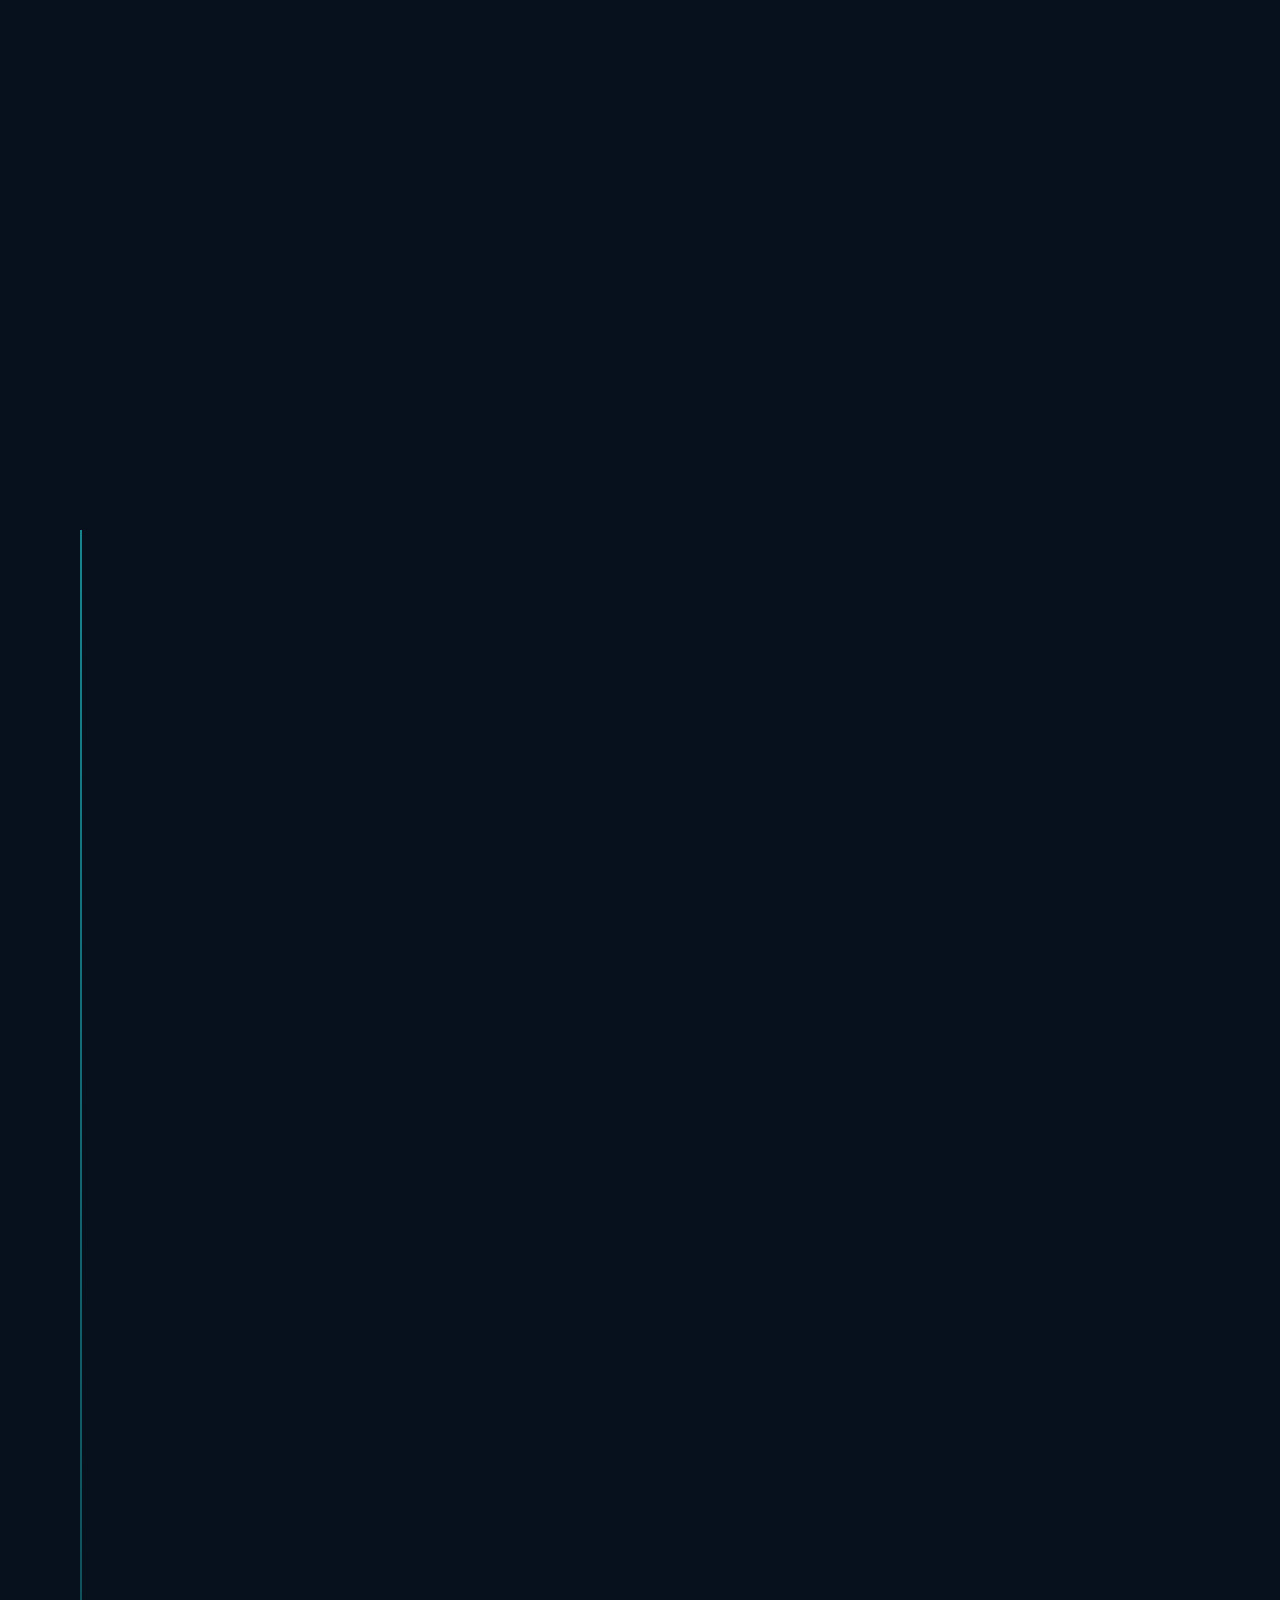
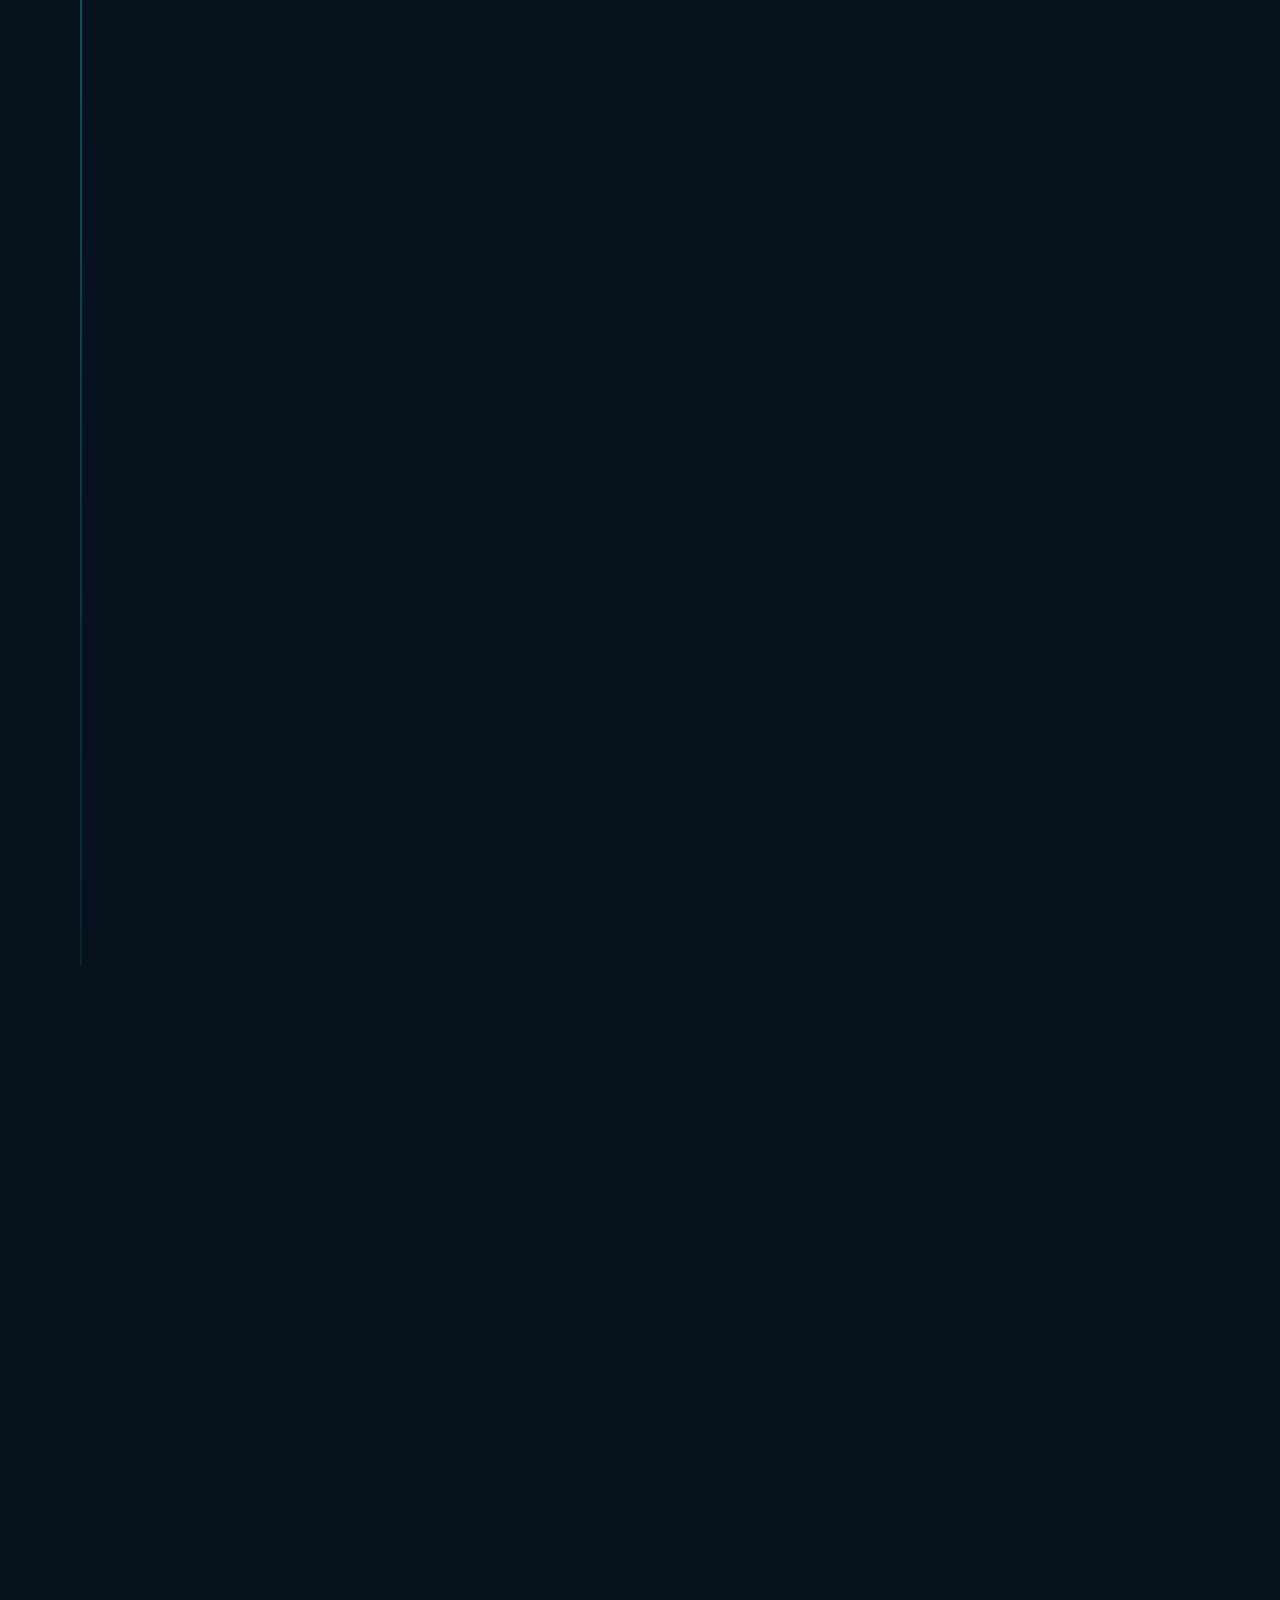
==== commit 5a9efce6: "complete website layout adjustment" ====
--- a/index.html
+++ b/index.html
@@ -6958,51 +6958,8 @@
             APP JS
     ===========================================-->
 
-    <!-- GSAP -->
-<script src="https://cdnjs.cloudflare.com/ajax/libs/gsap/3.13.0/gsap.min.js"></script>
-
-<!-- ScrollTrigger -->
-<script src="https://cdnjs.cloudflare.com/ajax/libs/gsap/3.13.0/ScrollTrigger.min.js"></script>
-
-<!-- Three.js -->
-<script src="https://cdnjs.cloudflare.com/ajax/libs/three.js/r128/three.min.js"></script>
-
-<!-- Lenis -->
-<script src="https://unpkg.com/@studio-freight/lenis@1.0.42/bundled/lenis.min.js"></script>
-
-<!-- Swiper -->
-<script src="https://cdn.jsdelivr.net/npm/swiper@11/swiper-bundle.min.js"></script>
-
-
-
-<script src="js/config.js"></script>
-
-<script src="js/loader.js"></script>
-
-<script src="js/navbar.js"></script>
-
-<script src="js/hero.js"></script>
-
-<script src="js/three/hero-scene.js"></script>
-
-<script src="js/app.js"></script>
-
-<script src="js/trusted.js"></script>
-
-<script src="js/portfolio.js"></script>
-
-<script src="js/industries.js"></script>
-
-<script src="js/process/process.js"></script>
-
-<script src="js/metrics/metrics.js"></script>
-
-<script src="js/testimonials/testimonials.js"></script>
-
-<script src="js/FAQ/faq.js"></script>
-
-
-<script src="js/footer/footer.js"></script>
+
+<script src="js/main.js"></script>
 
 </body>
 
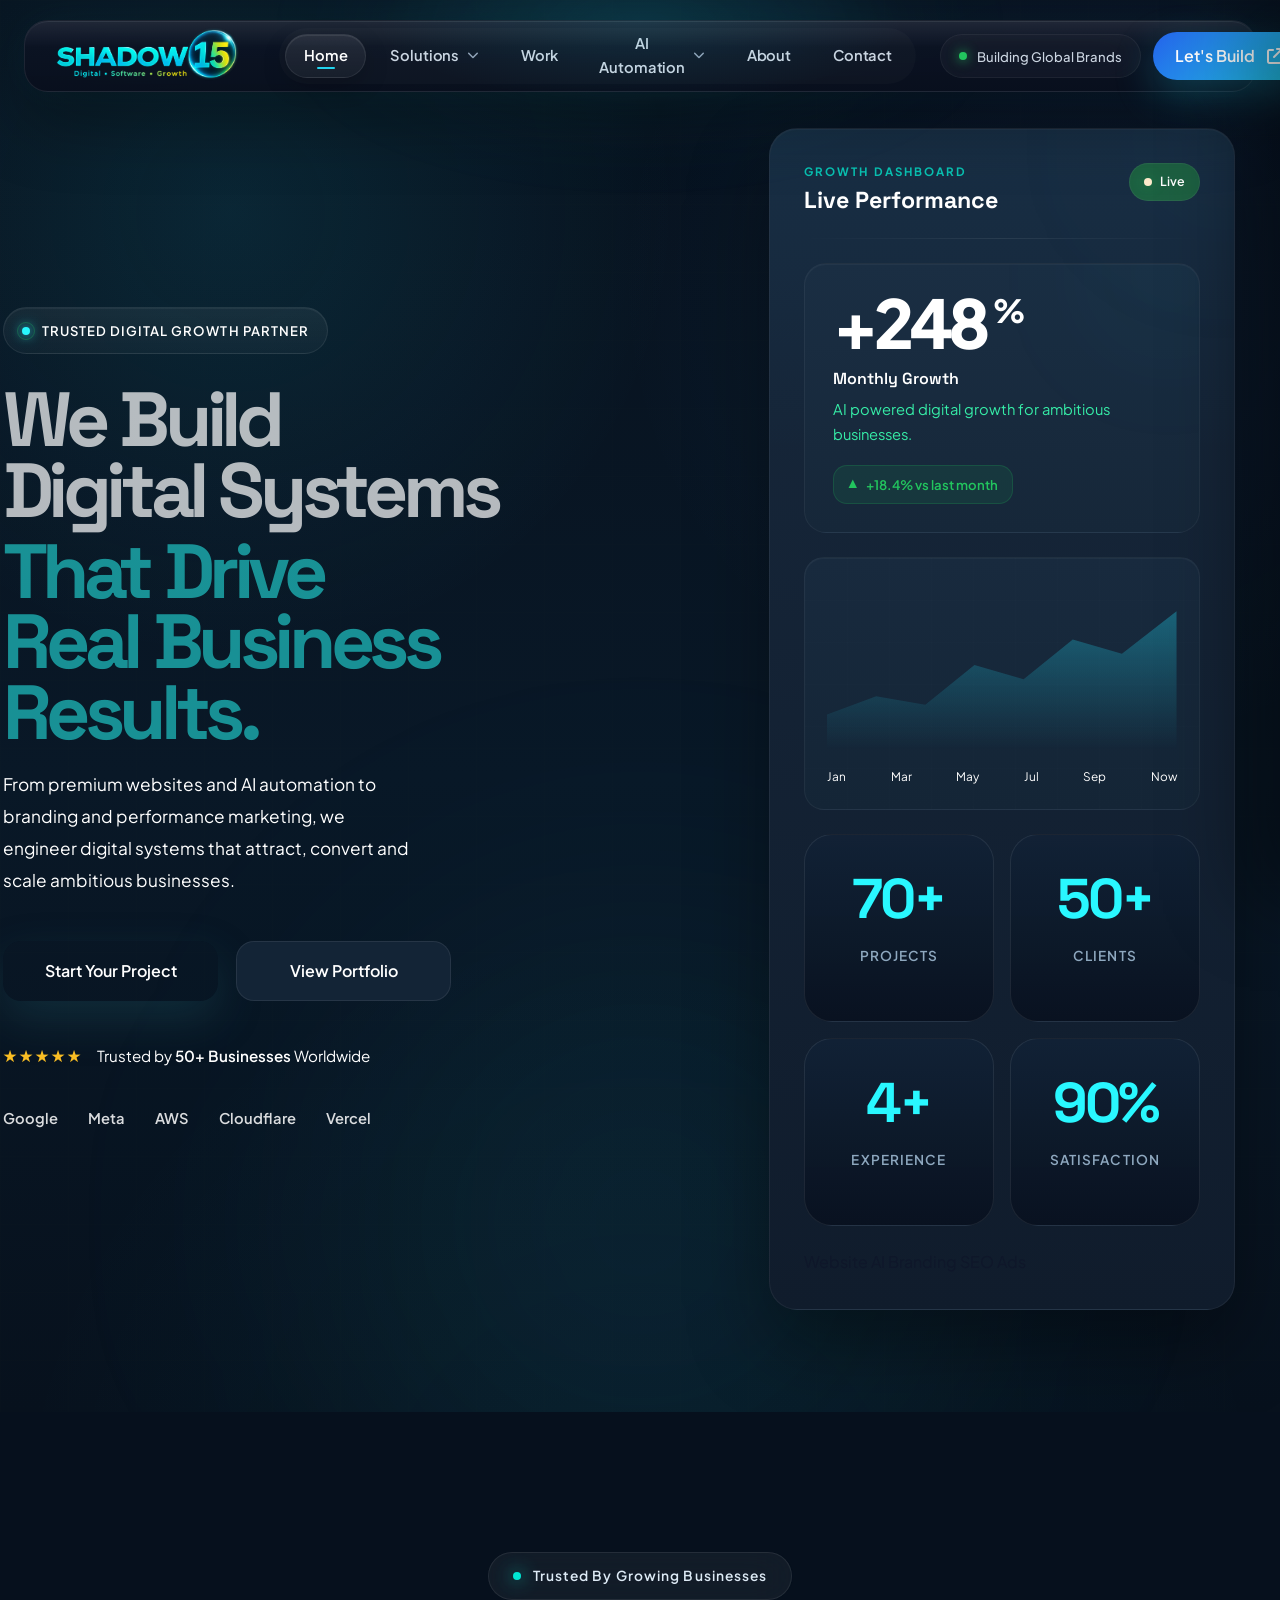
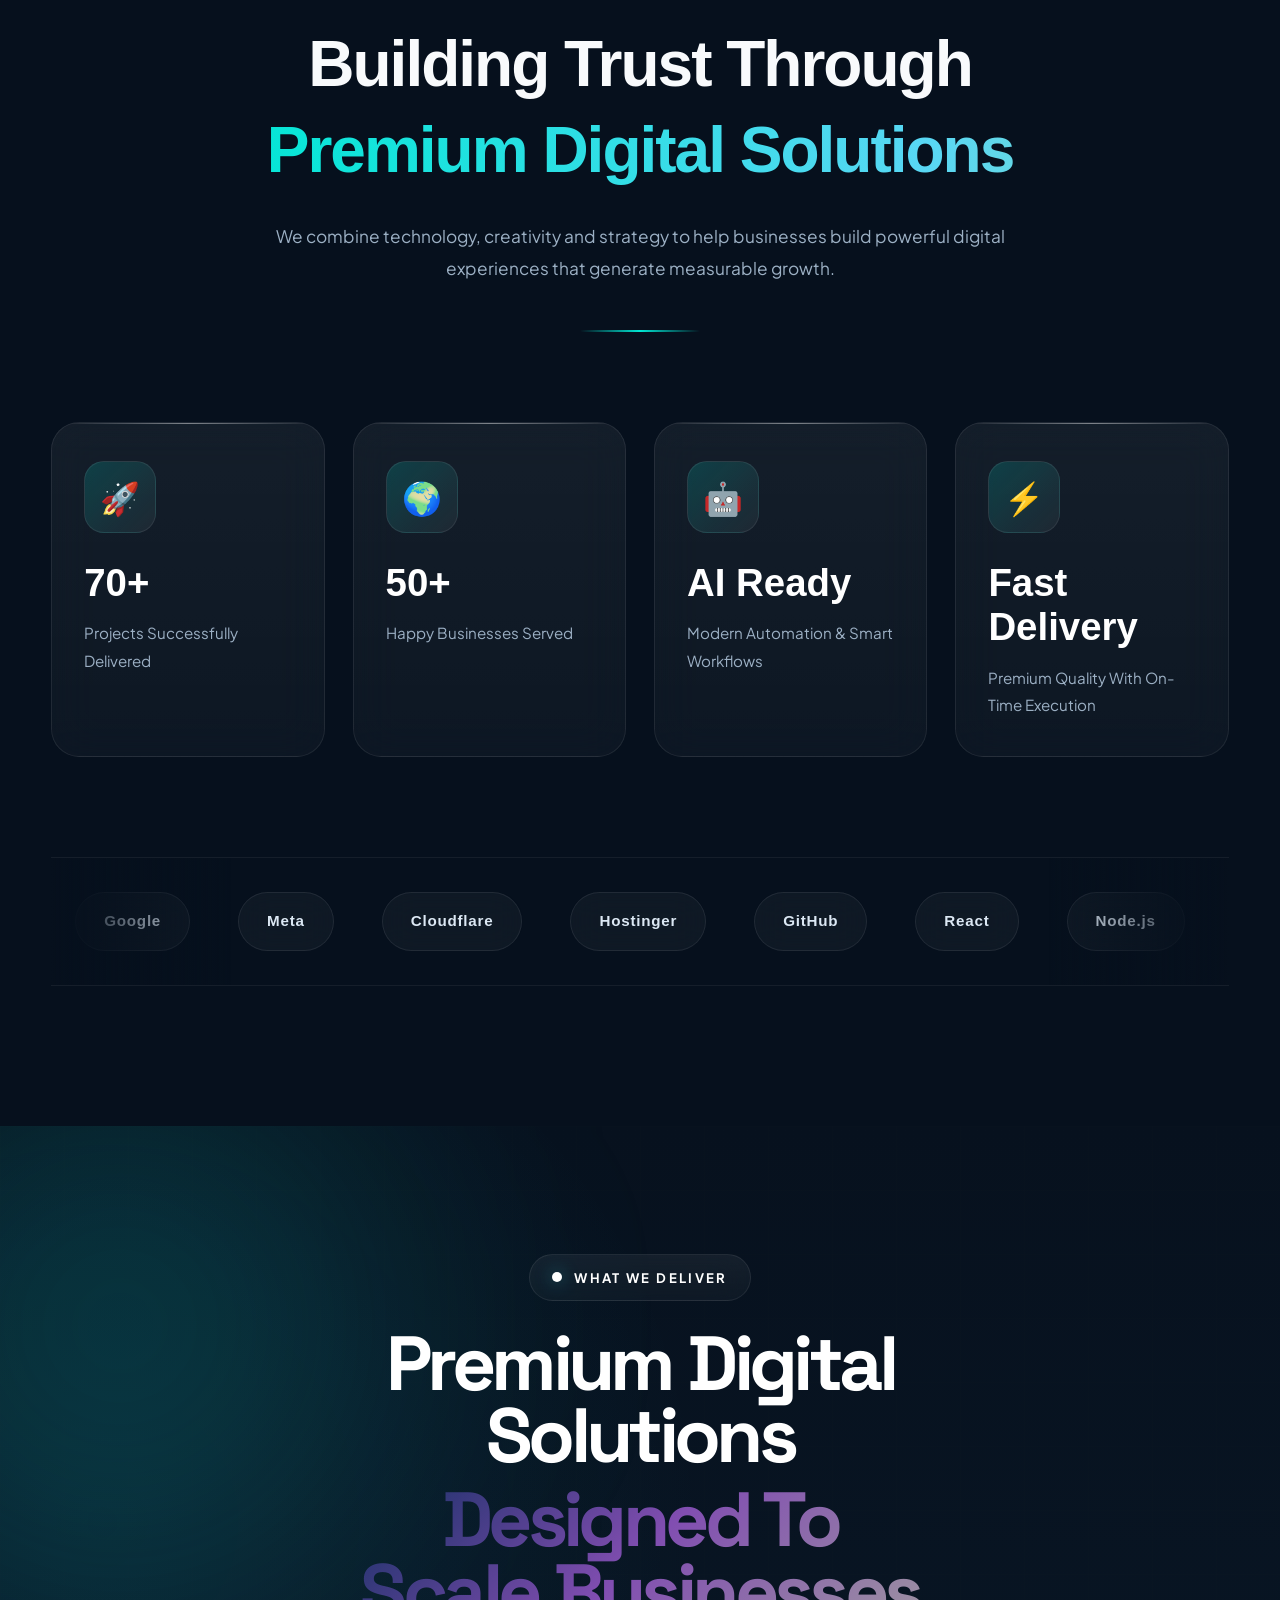
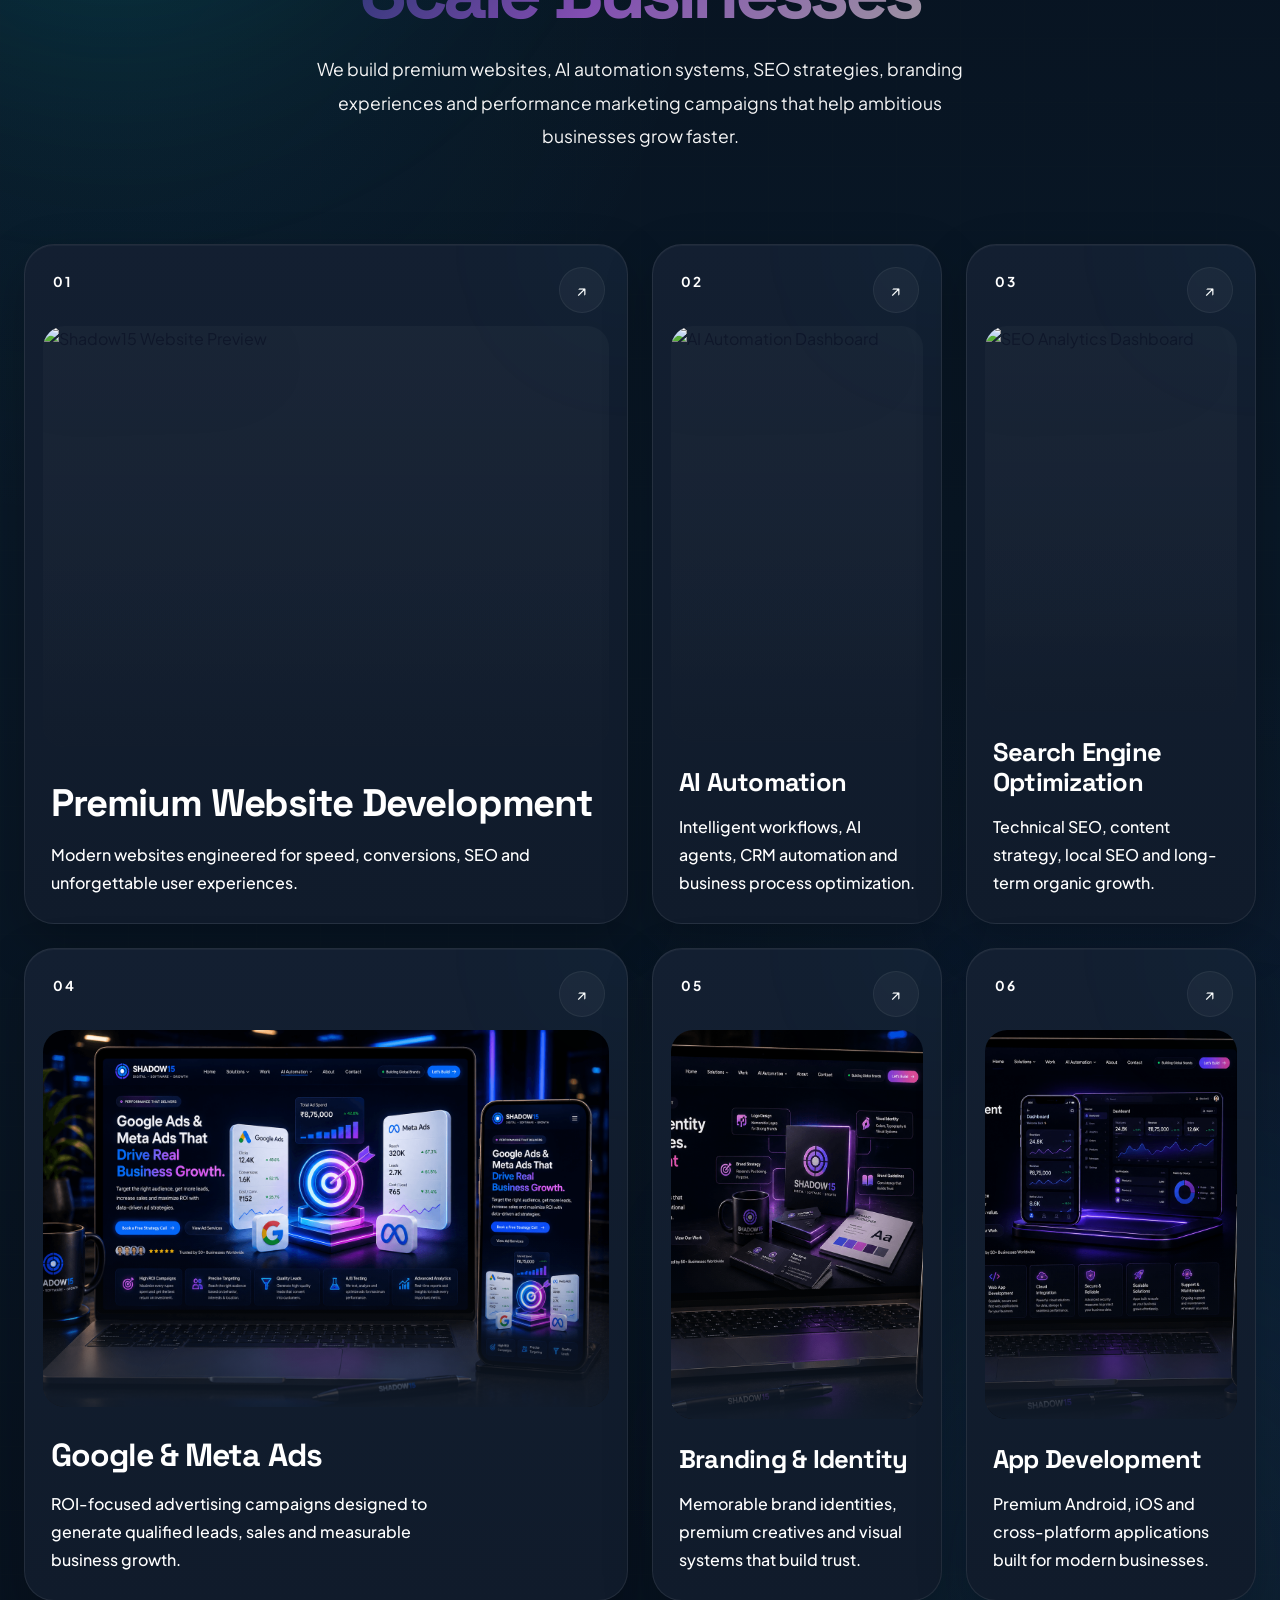
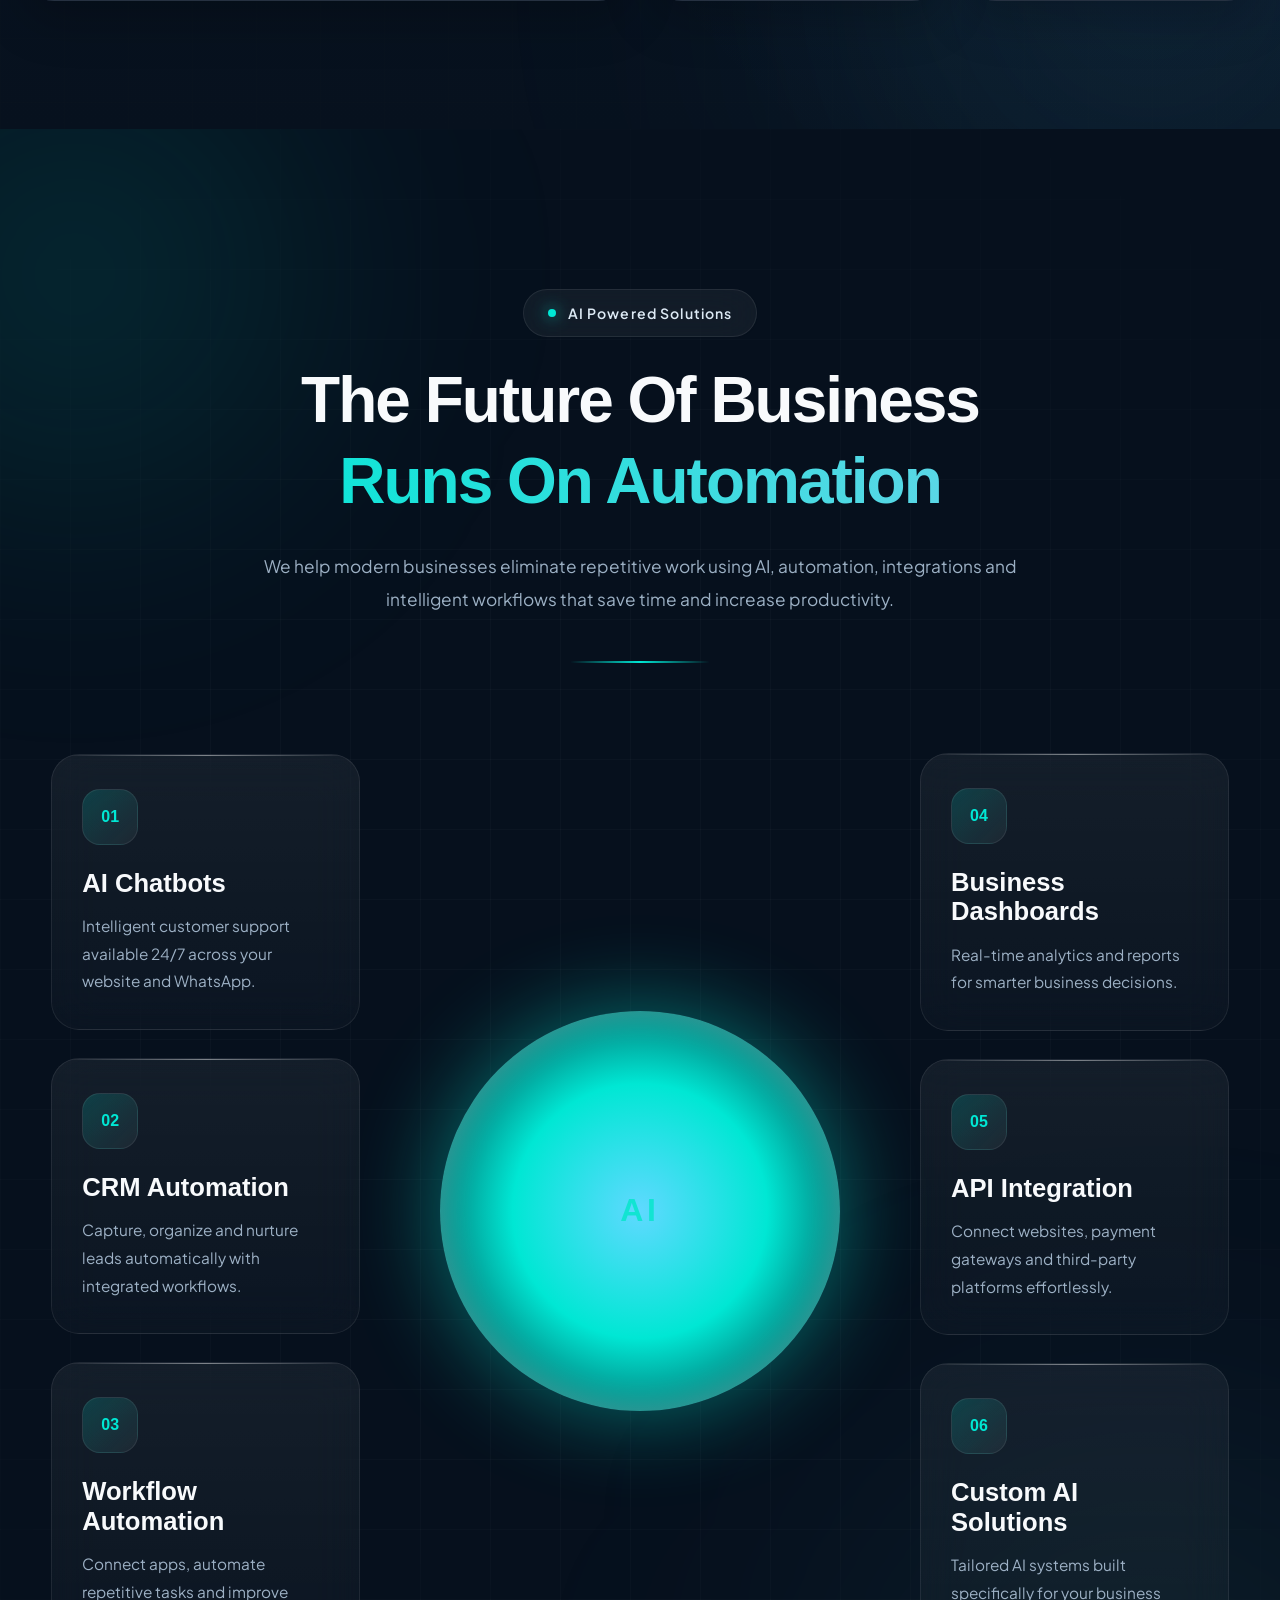
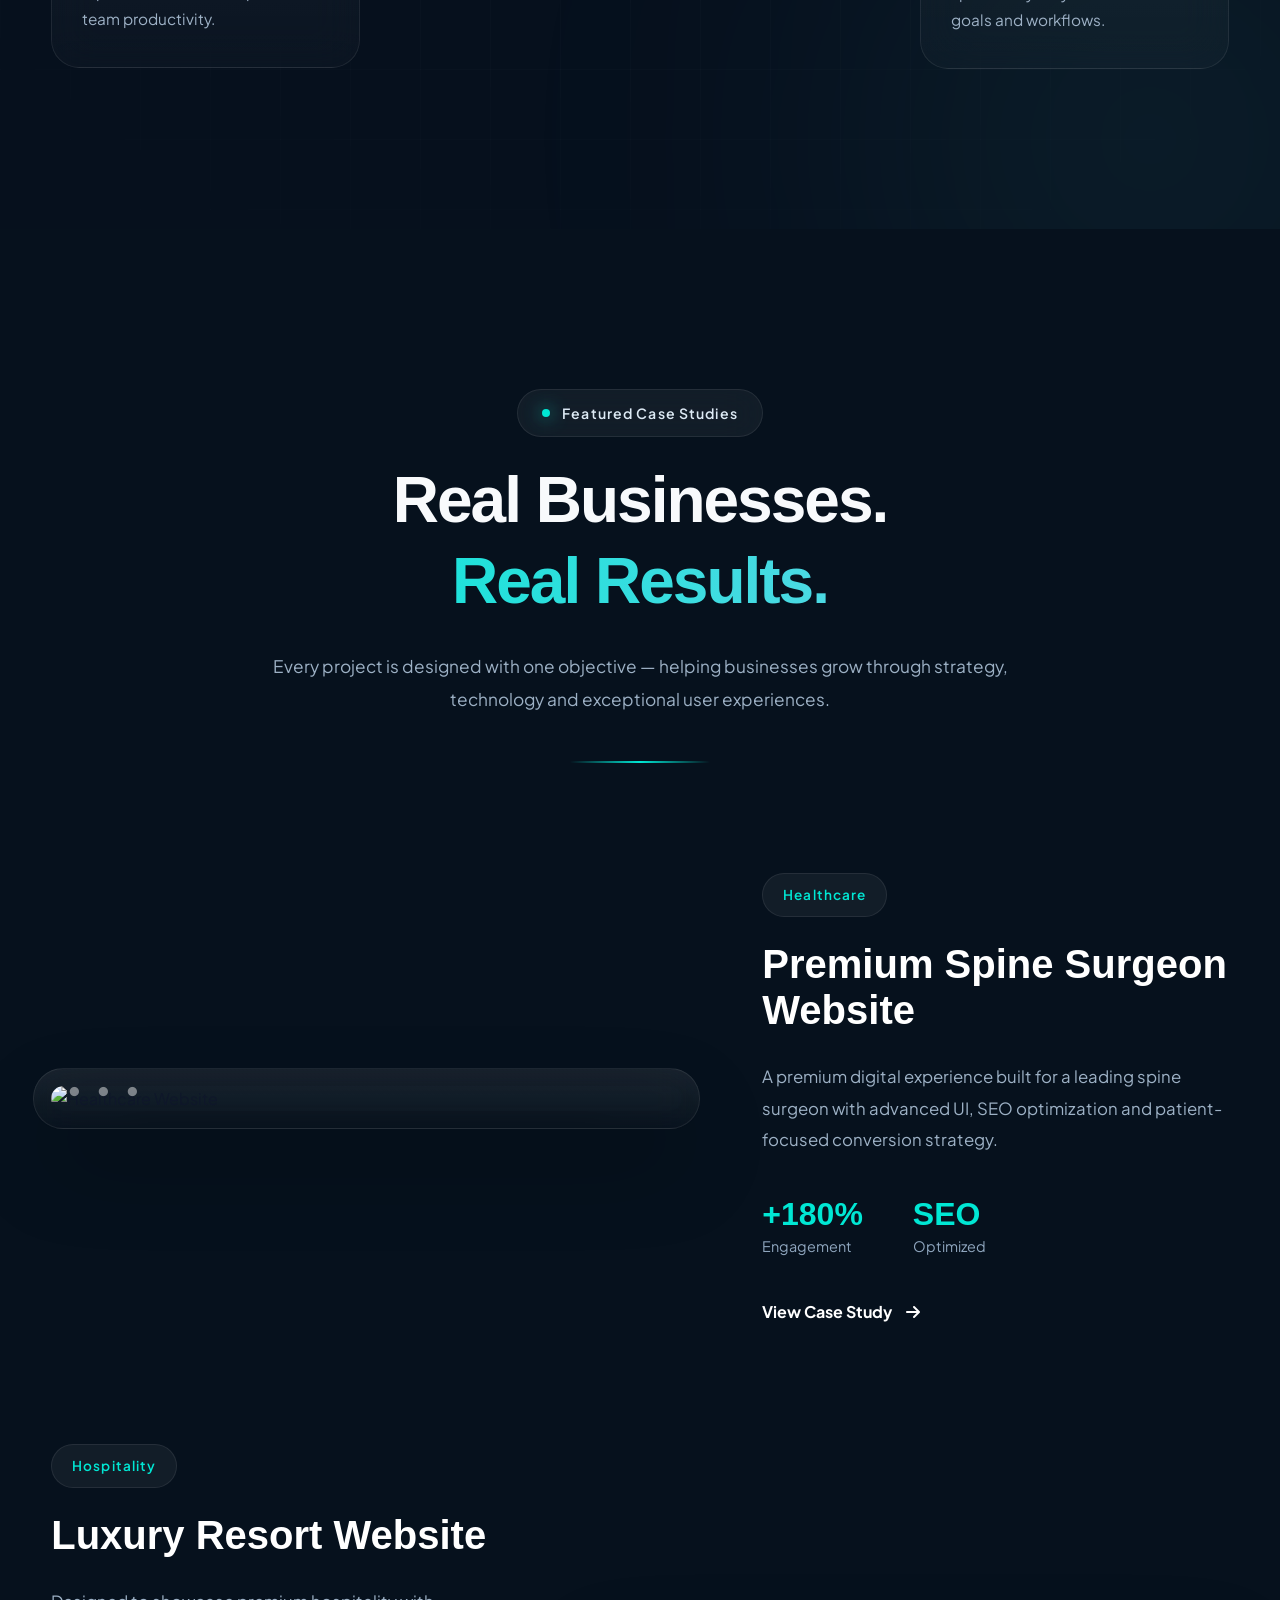
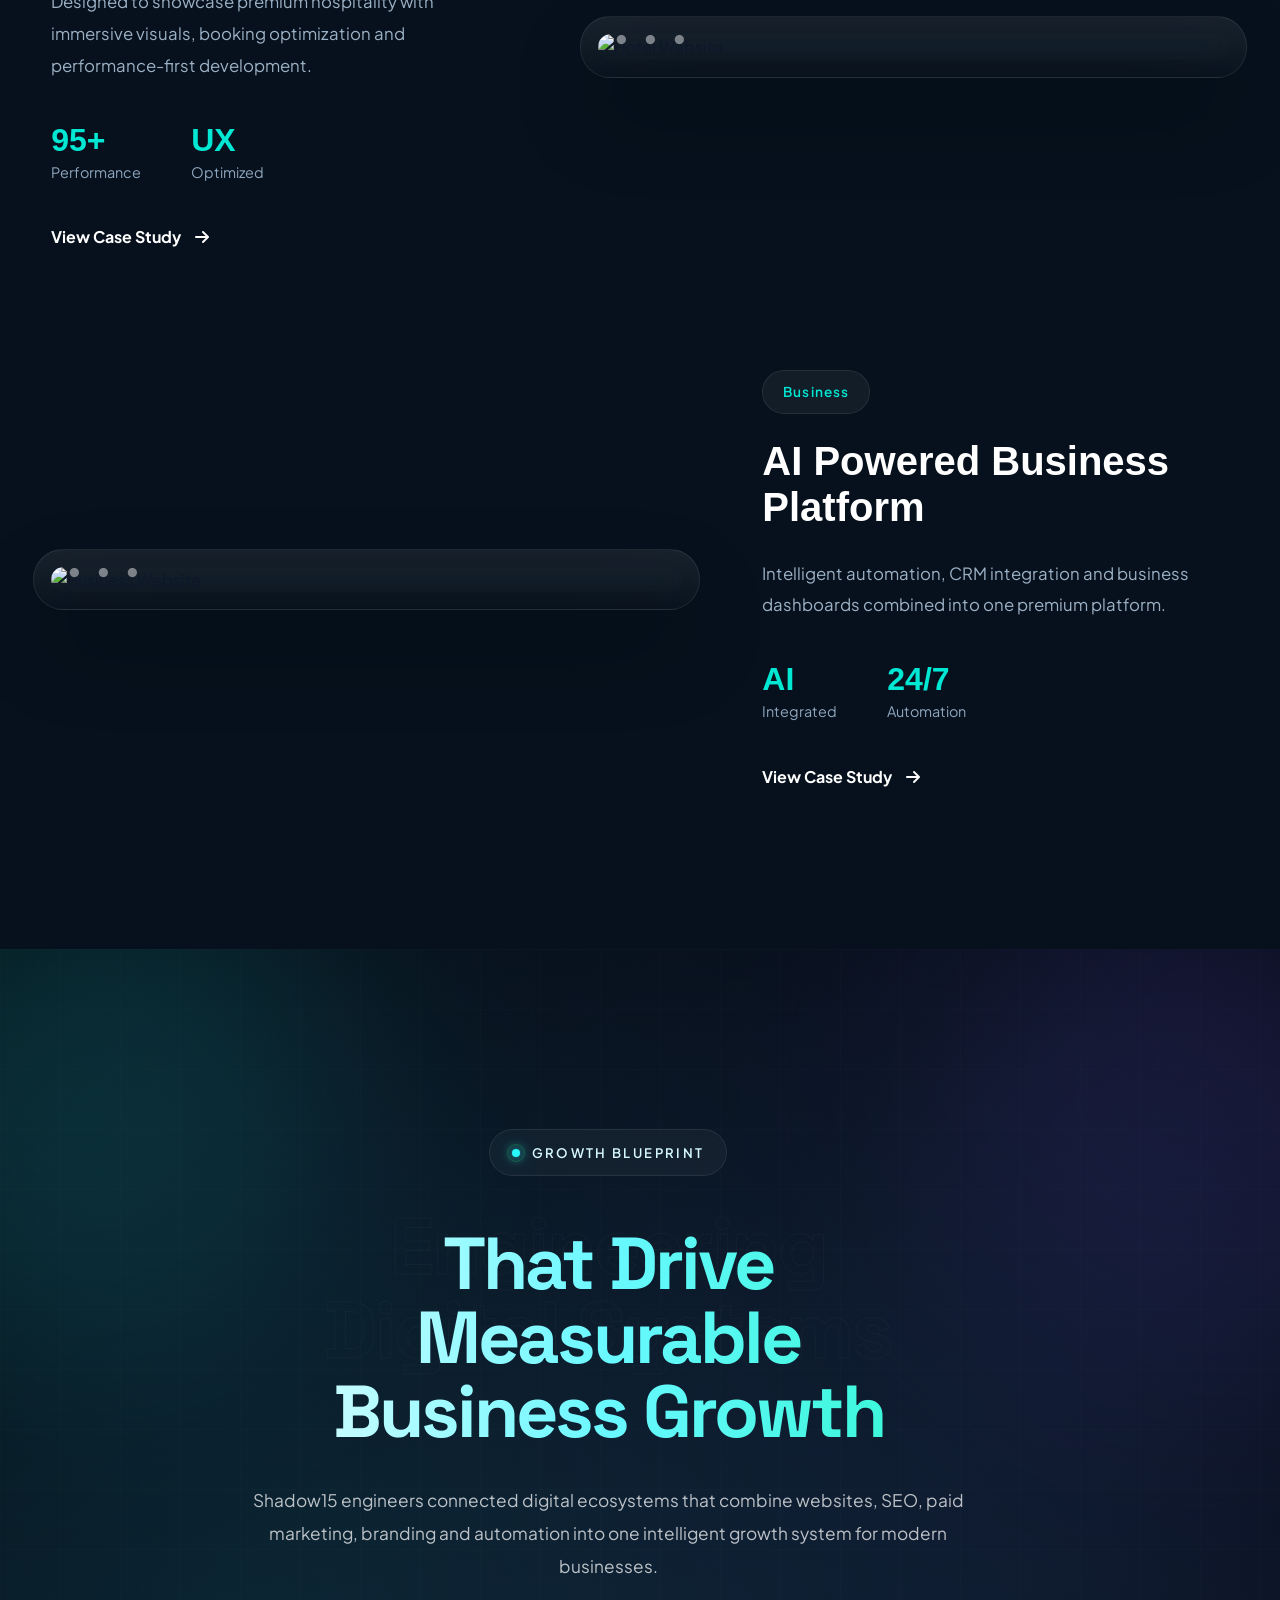
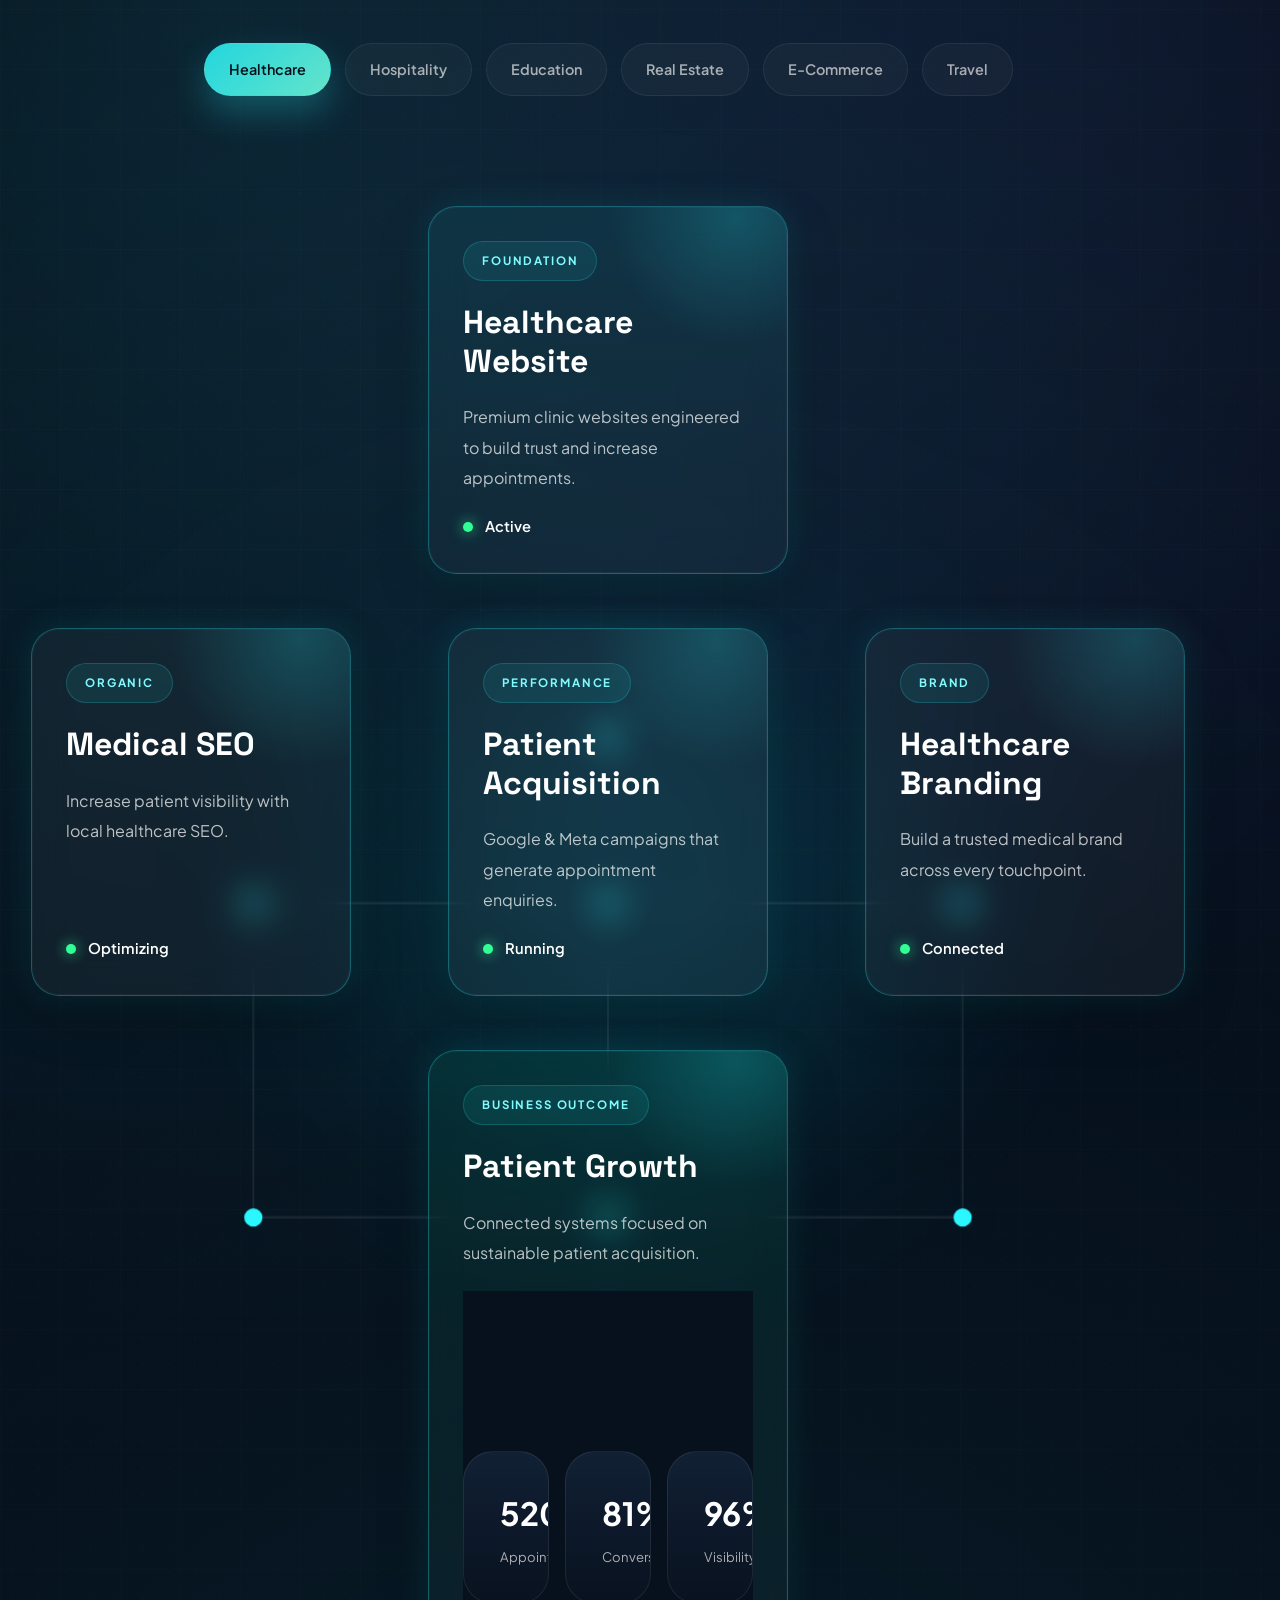
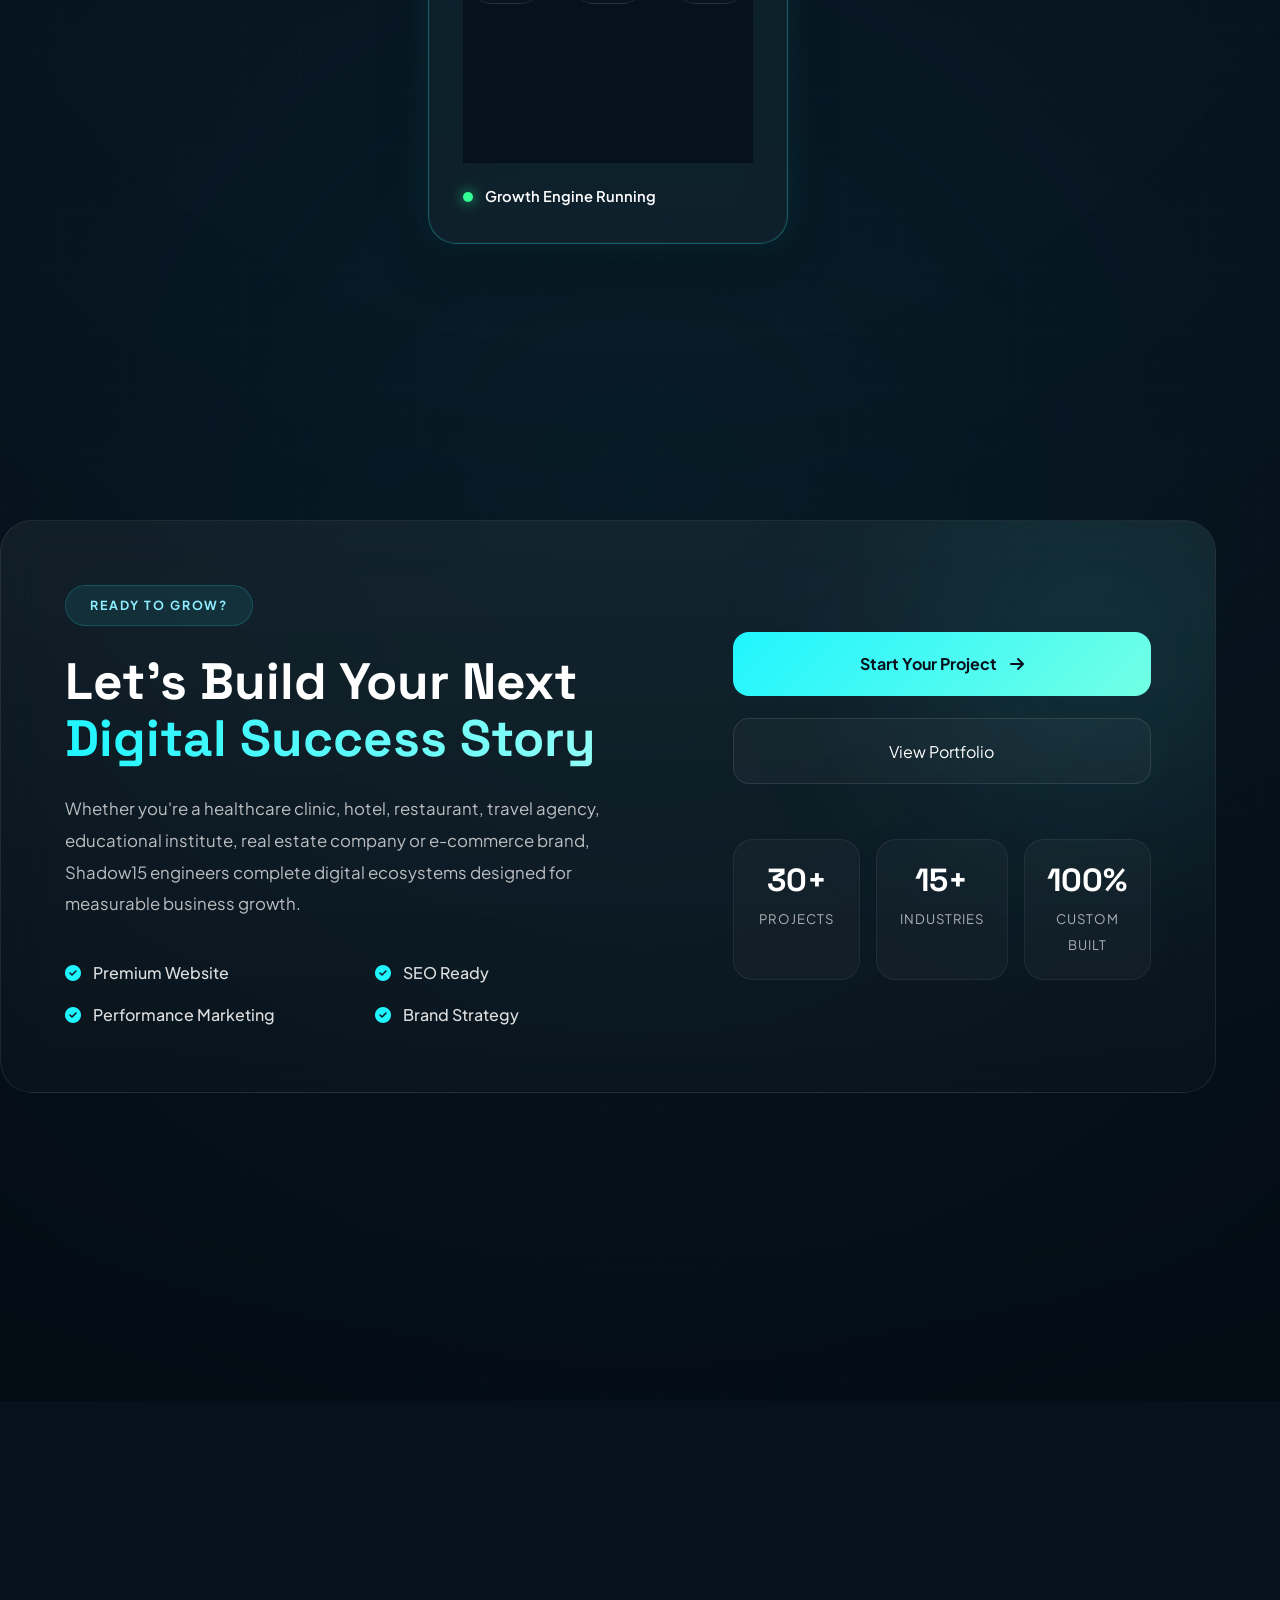
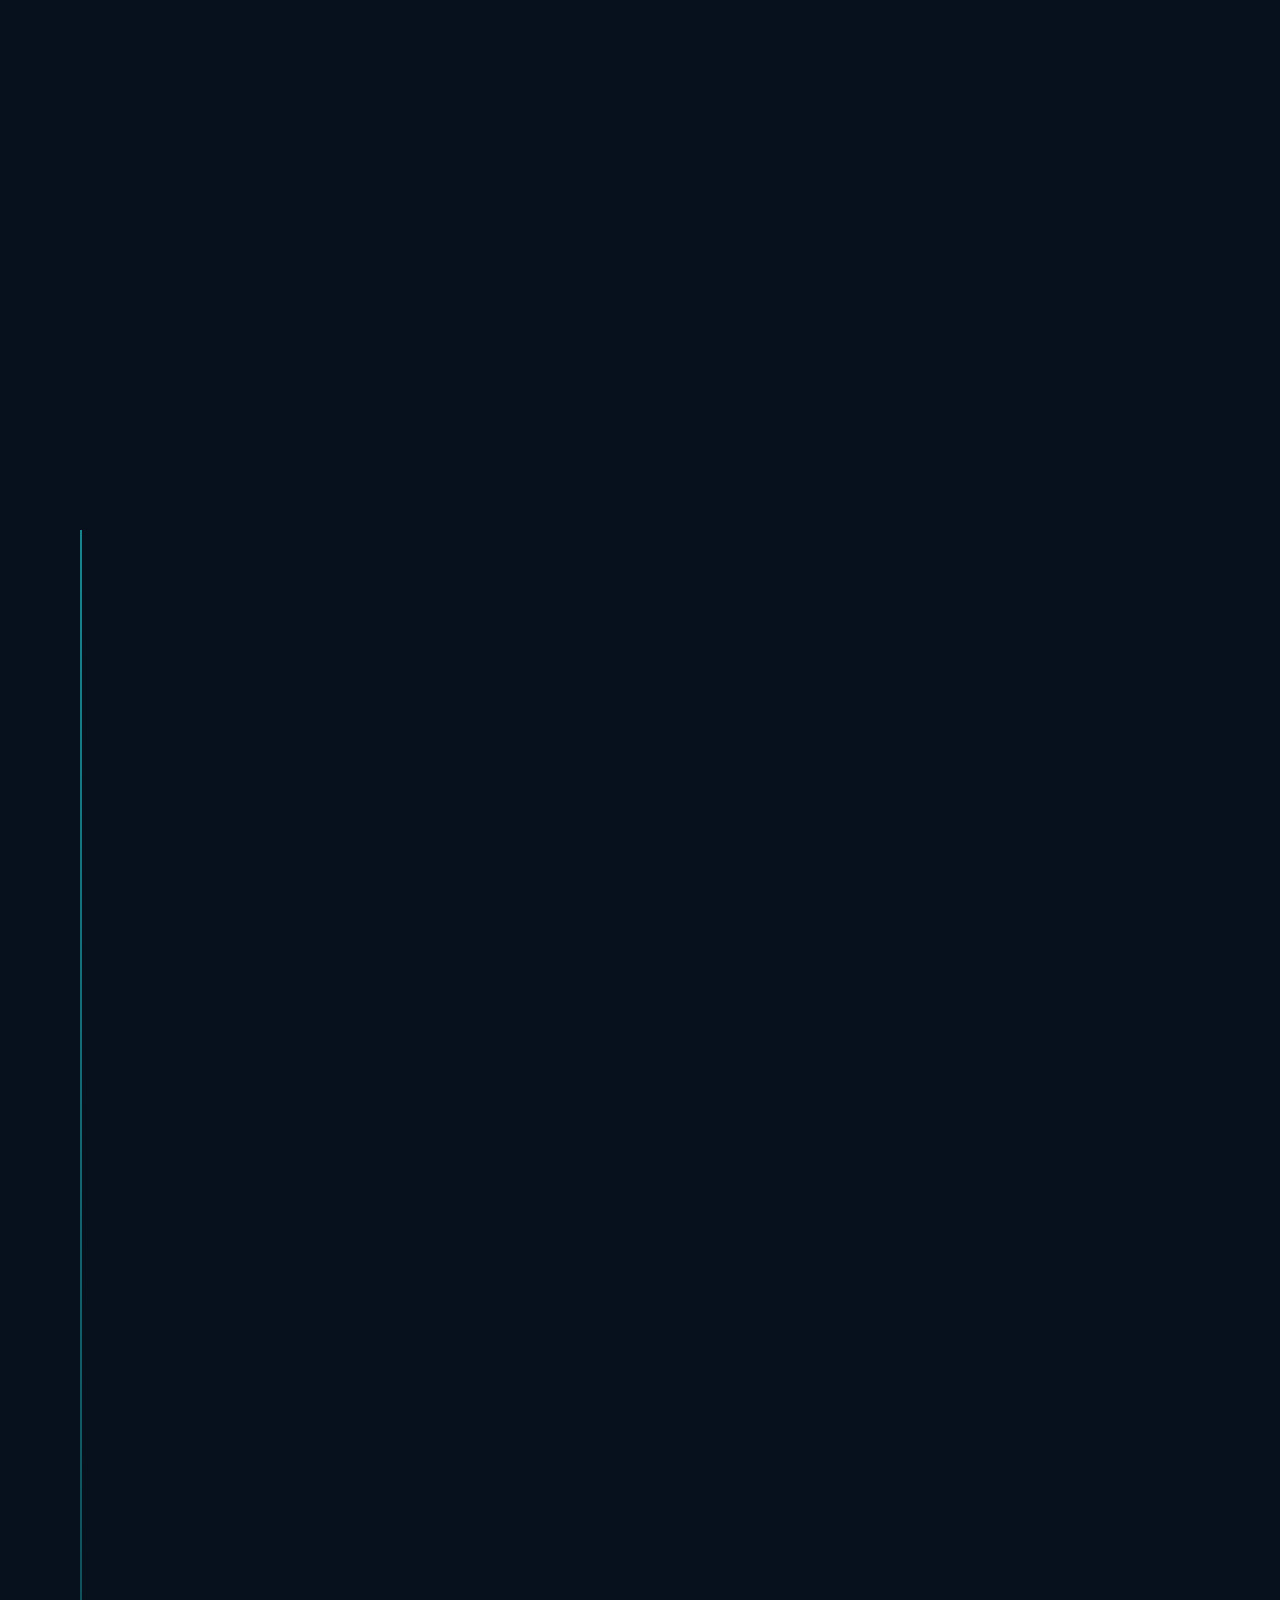
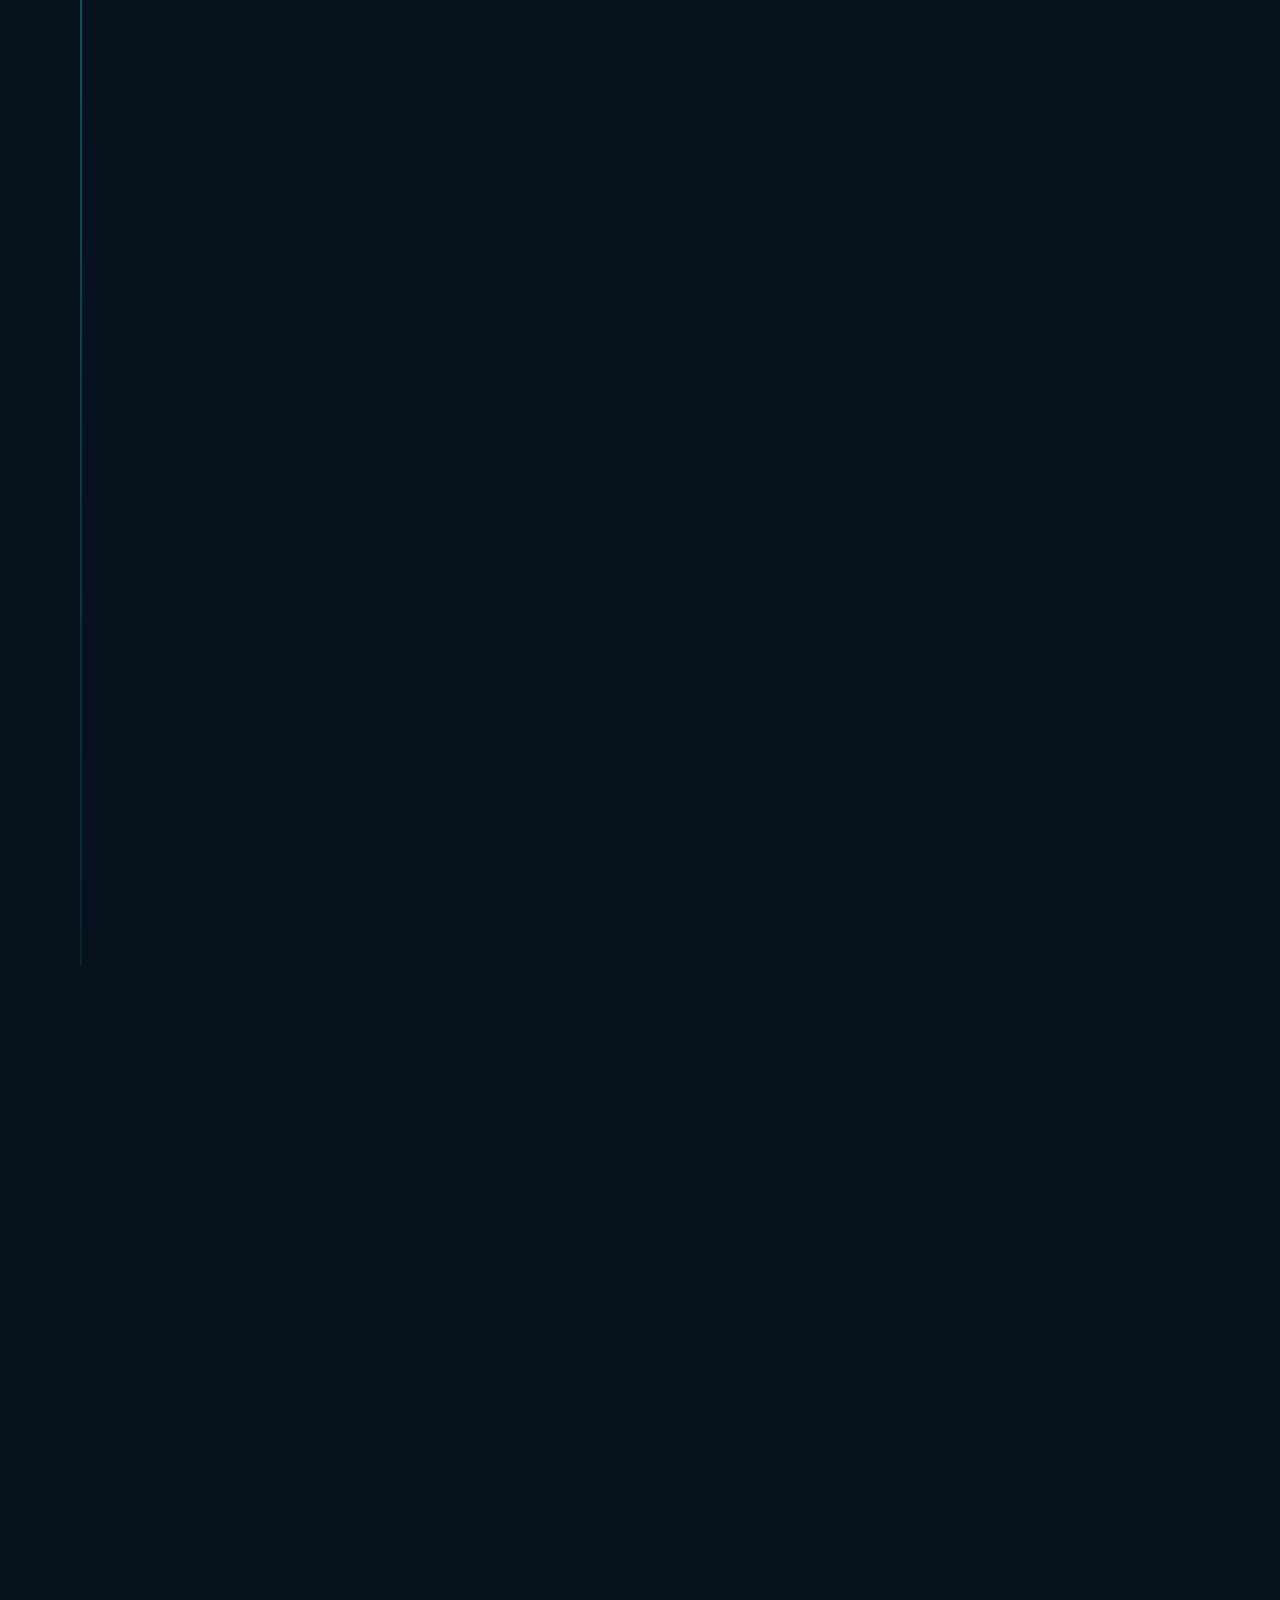
==== commit 23333042: "complete website layout adjustment" ====
--- a/index.html
+++ b/index.html
@@ -230,41 +230,21 @@
                     BRAND
         ===================================-->
 
-        <a href="index.html"
-           class="s15x-brandmark"
-           aria-label="Shadow15 Home">
-
-            <div class="s15x-brandmark-orb">
-
-                <span></span>
-
-            </div>
-
-            <div class="s15x-brandmark-copy">
-
-                <h2 class="s15x-brand-title">
-
-                    SHADOW<span>15</span>
-
-                </h2>
-
-                <p class="s15x-brand-caption">
-
-                    <span>DIGITAL</span>
-
-                    <span class="s15x-dot"></span>
-
-                    <span>SOFTWARE</span>
-
-                    <span class="s15x-dot"></span>
-
-                    <span>GROWTH</span>
-
-                </p>
-
-            </div>
-
-        </a>
+      <!--==================================================
+            SHADOW15 LOGO
+===================================================-->
+
+<a href="index.html"
+   class="s15x-brandmark"
+   aria-label="Shadow15 Home">
+
+    <img
+        src="image/logo.png"
+        alt="Shadow15 Digital Software Growth"
+        class="s15x-brand-logo"
+    >
+
+</a>
 
         <!--==================================
                 DESKTOP NAVIGATION
@@ -2035,7 +2015,7 @@
     <div class="service-preview">
 
         <img
-            src="image/website.png"
+            src="image/Website.png"
             alt="Shadow15 Website Preview">
 
     </div>
@@ -2082,7 +2062,7 @@
     <div class="service-preview">
 
         <img
-            src="image/ai-automation.png"
+            src="image/AI-Automation.png"
             alt="AI Automation Dashboard">
 
     </div>
@@ -2129,7 +2109,7 @@
     <div class="service-preview">
 
         <img
-            src="image/SEO.png"
+            src="image/Seo.png"
             alt="SEO Analytics Dashboard">
 
     </div>
@@ -2176,7 +2156,7 @@
     <div class="service-preview">
 
         <img
-            src="image/ADS.png"
+            src="image/Ads Promotion.png"
             alt="Google Ads Dashboard">
 
     </div>
@@ -2223,7 +2203,7 @@
     <div class="service-preview">
 
         <img
-            src="image/brand & identity.png"
+            src="image/Branding.png"
             alt="Brand Identity Preview">
 
     </div>
@@ -2270,7 +2250,7 @@
     <div class="service-preview">
 
         <img
-            src="image/app.png"
+            src="image/Application.png"
             alt="Mobile Application Preview">
 
     </div>
@@ -6372,7 +6352,7 @@
             <div class="footer-logo">
 
                 <img
-                    src="assets/images/logo/logo-white.webp"
+                    src="image/logo.png"
                     alt="Shadow15 Logo"
                 >
 
@@ -6958,9 +6938,42 @@
             APP JS
     ===========================================-->
 
+    <!-- GSAP -->
+<script src="https://cdnjs.cloudflare.com/ajax/libs/gsap/3.13.0/gsap.min.js"></script>
+
+<!-- ScrollTrigger -->
+<script src="https://cdnjs.cloudflare.com/ajax/libs/gsap/3.13.0/ScrollTrigger.min.js"></script>
+
+<!-- Three.js -->
+<script src="https://cdnjs.cloudflare.com/ajax/libs/three.js/r128/three.min.js"></script>
+
+<!-- Lenis -->
+<script src="https://unpkg.com/@studio-freight/lenis@1.0.42/bundled/lenis.min.js"></script>
+
+<!-- Swiper -->
+<script src="https://cdn.jsdelivr.net/npm/swiper@11/swiper-bundle.min.js"></script>
+
+
+
+
+
+<script src="js/loader.js"></script>
 
 <script src="js/main.js"></script>
 
+
+
+
+
+<script src="js/app.js"></script>
+
+
+
+
+
+
+
+
 </body>
 
 </html>
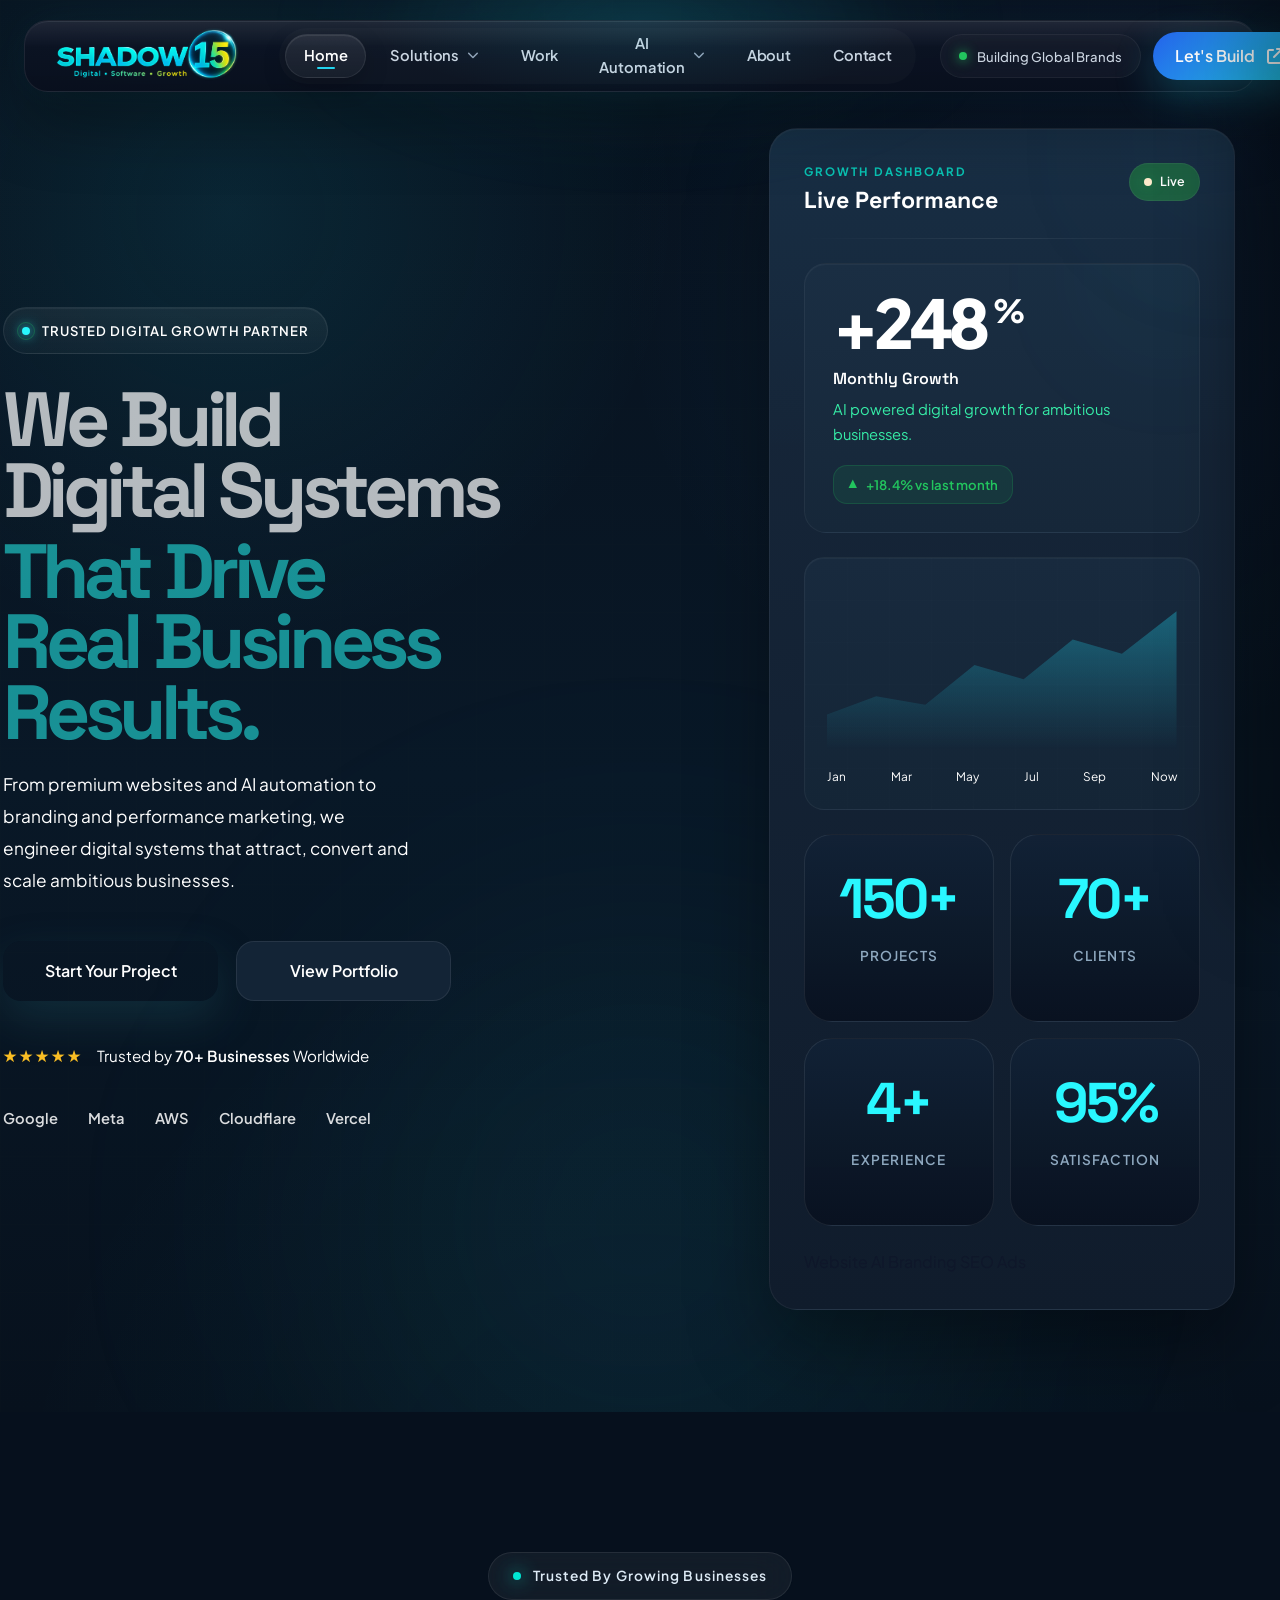
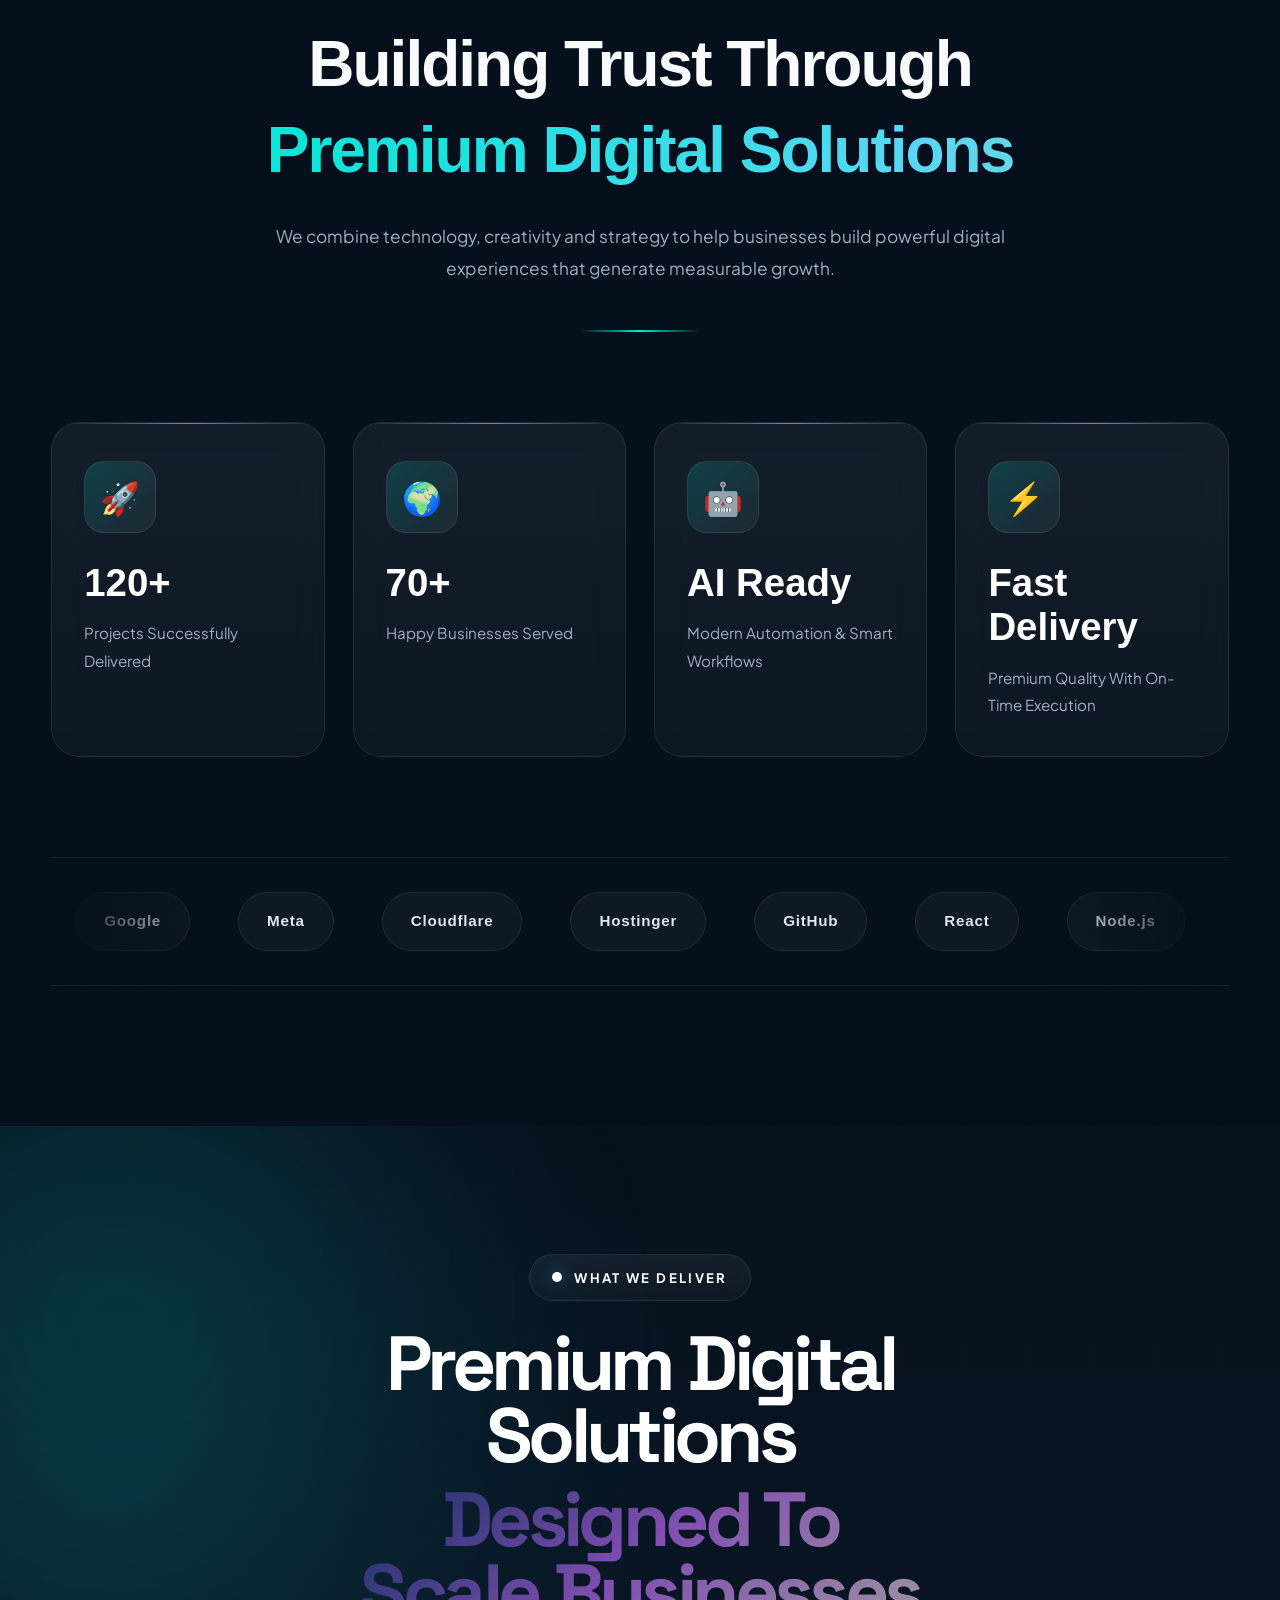
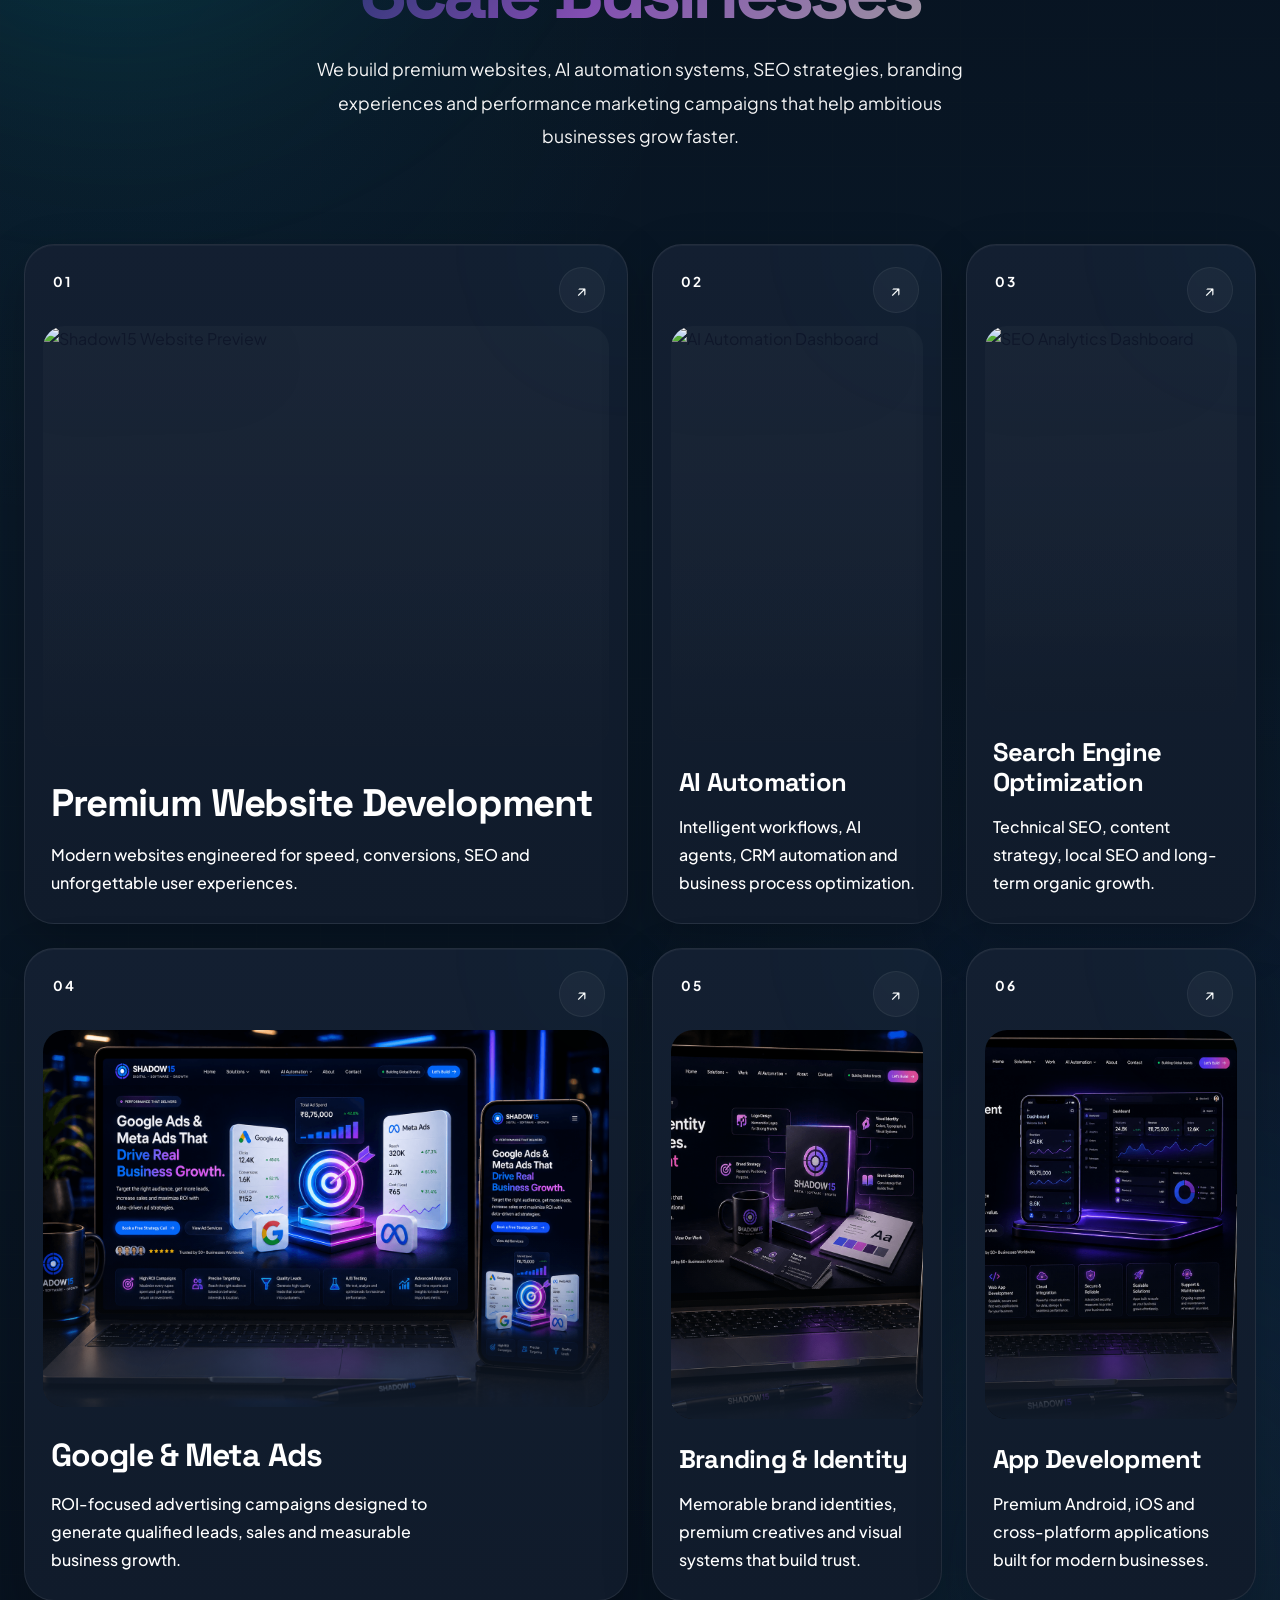
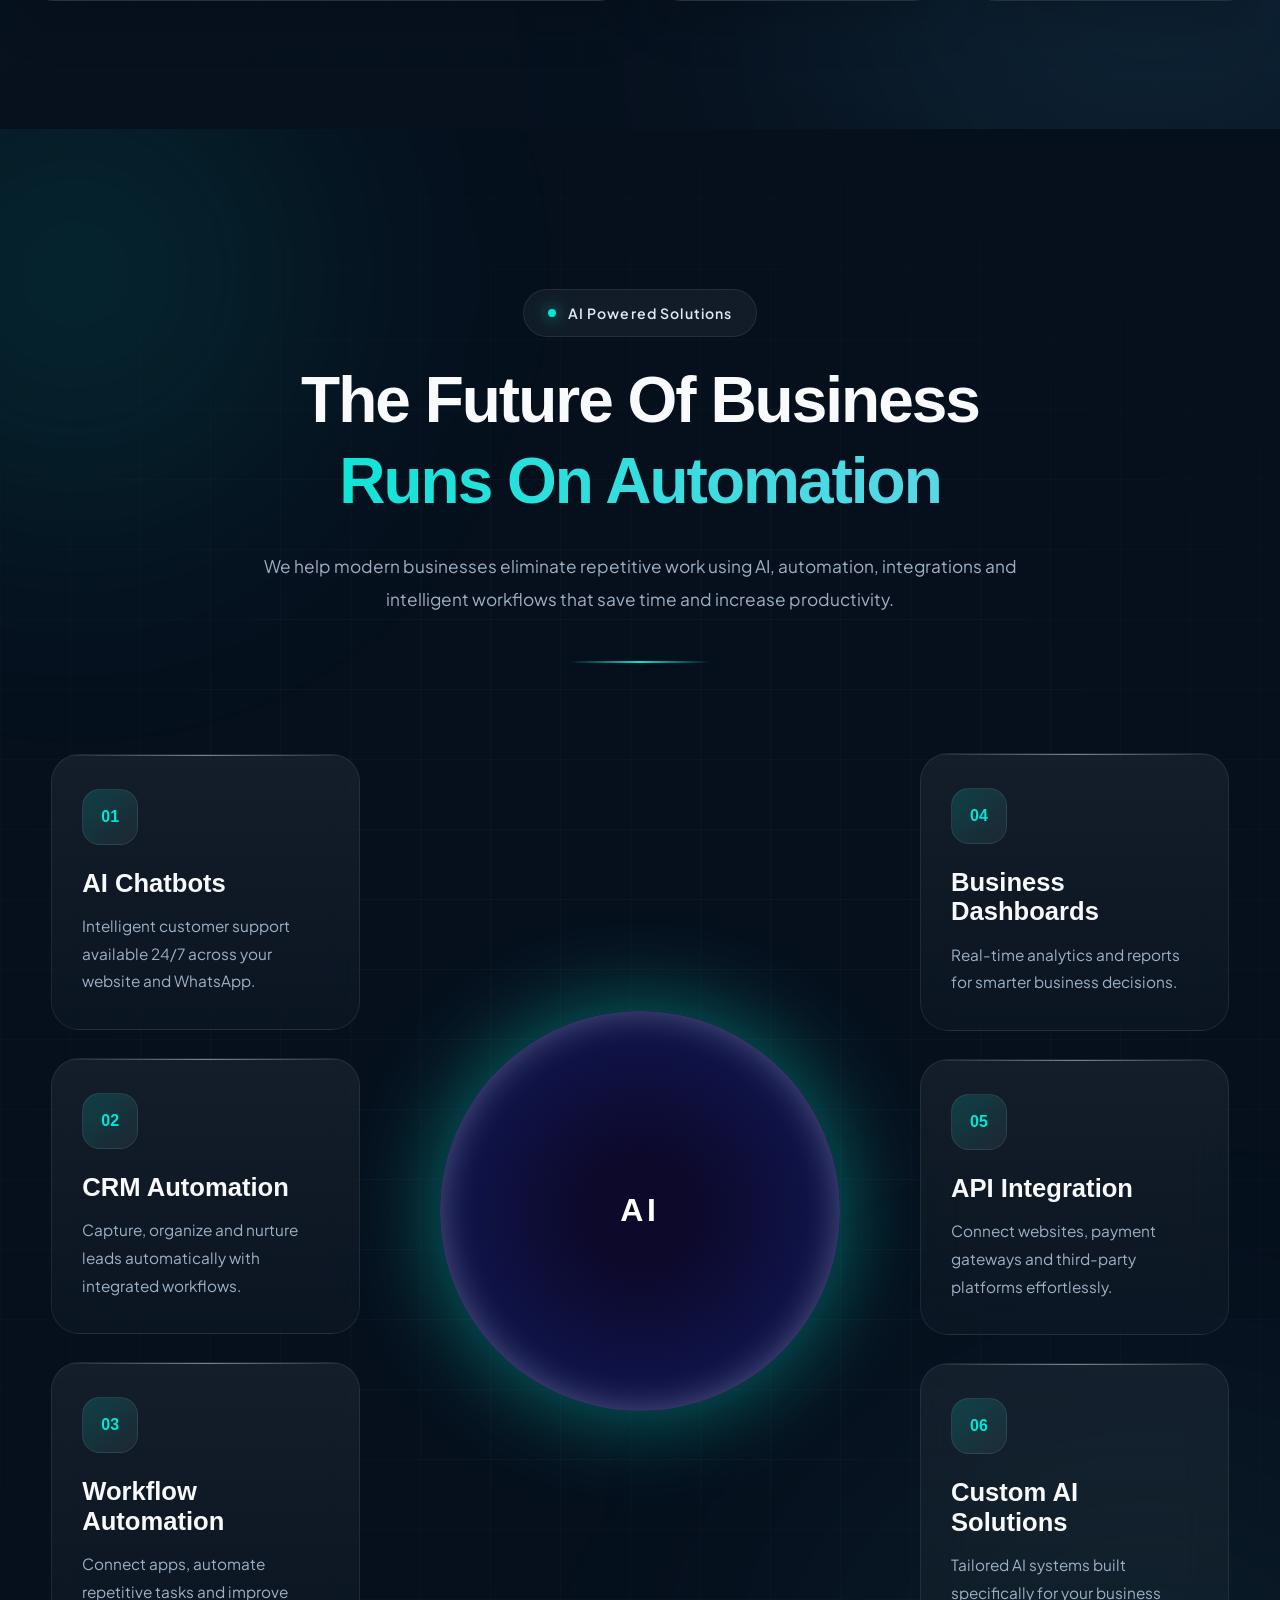
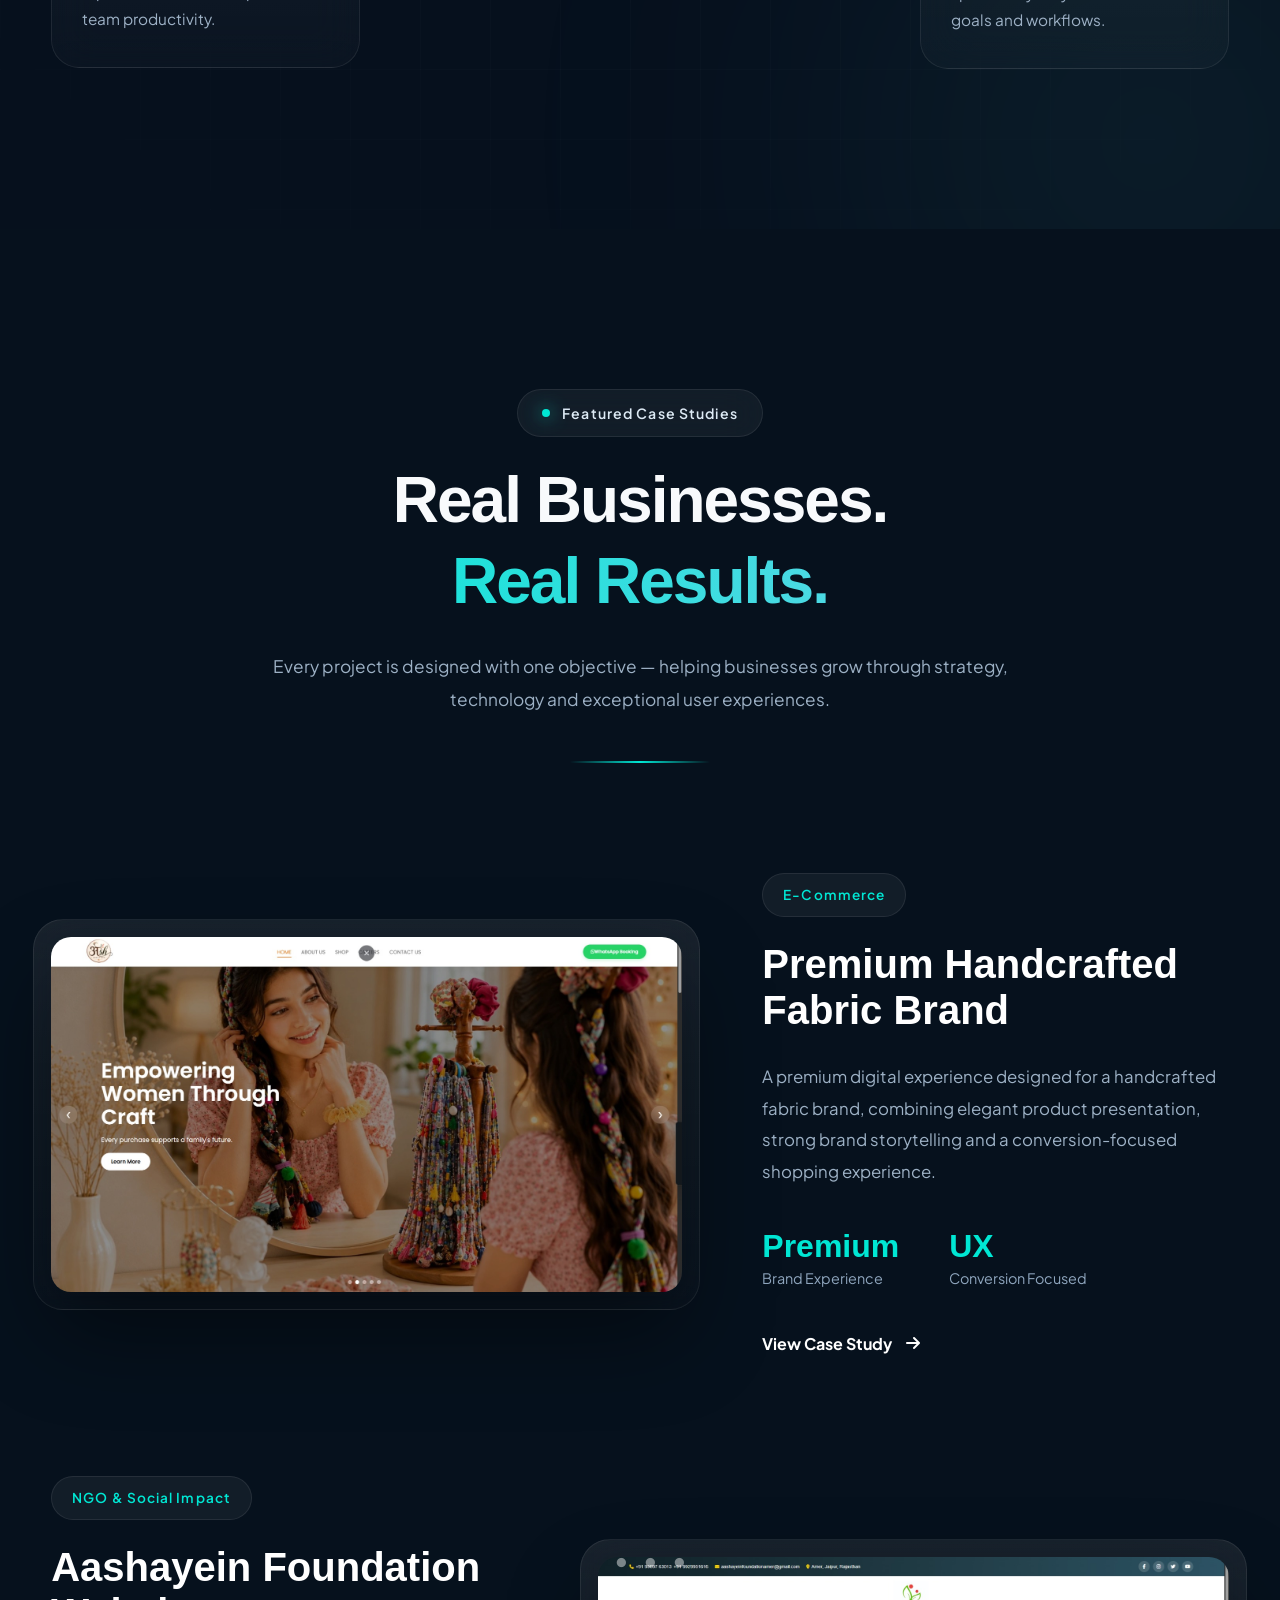
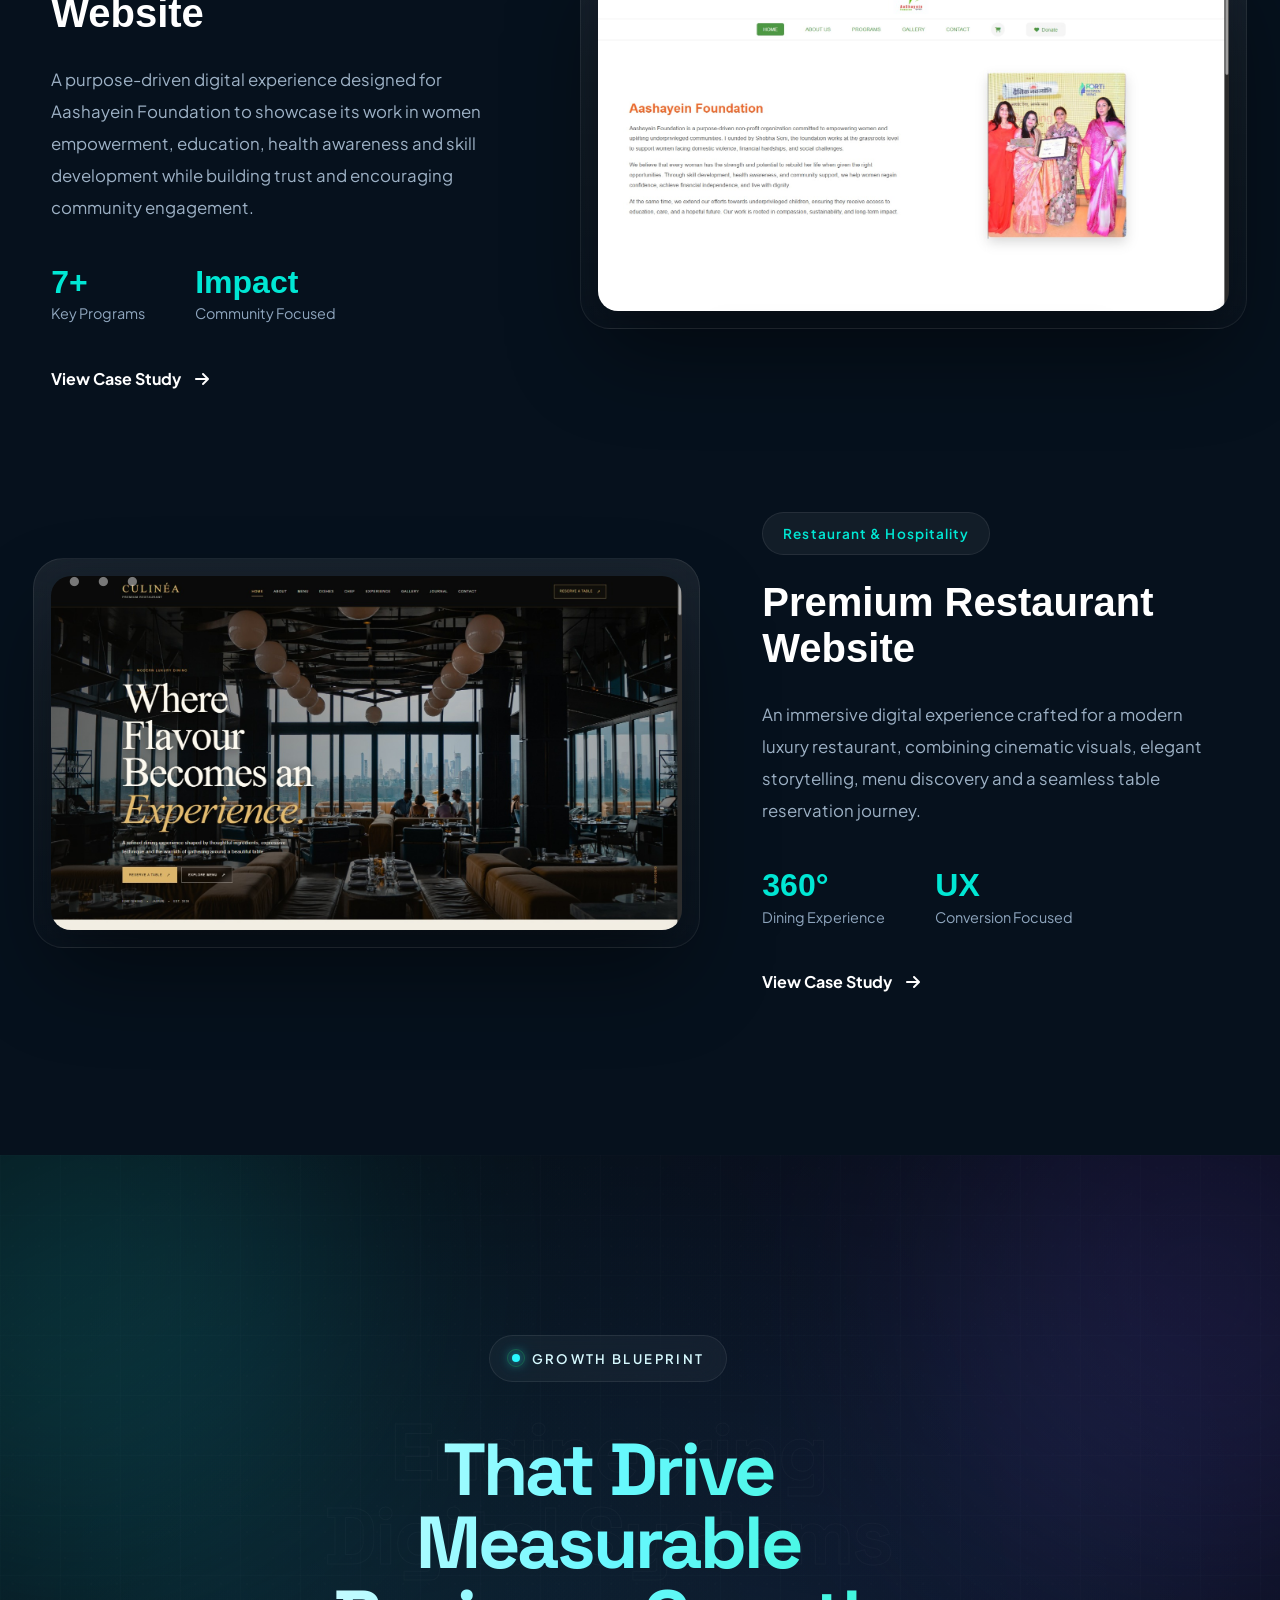
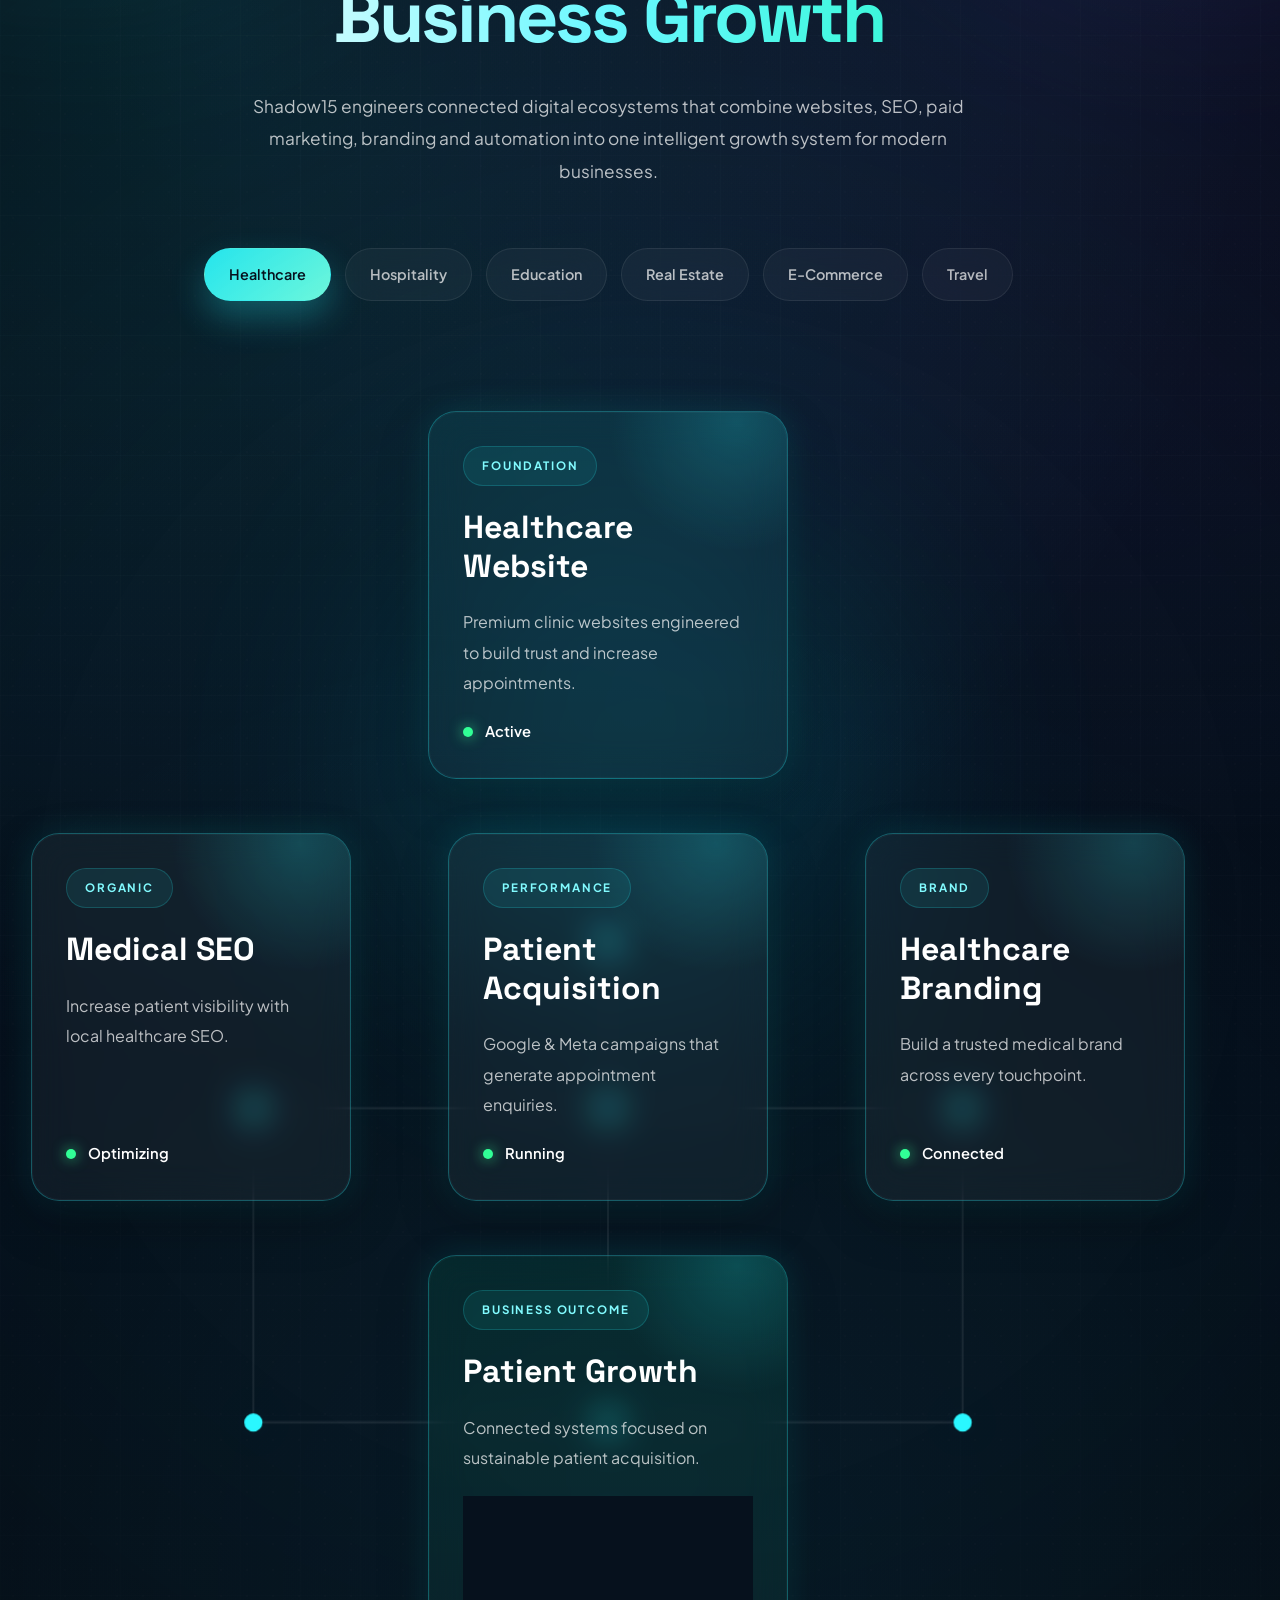
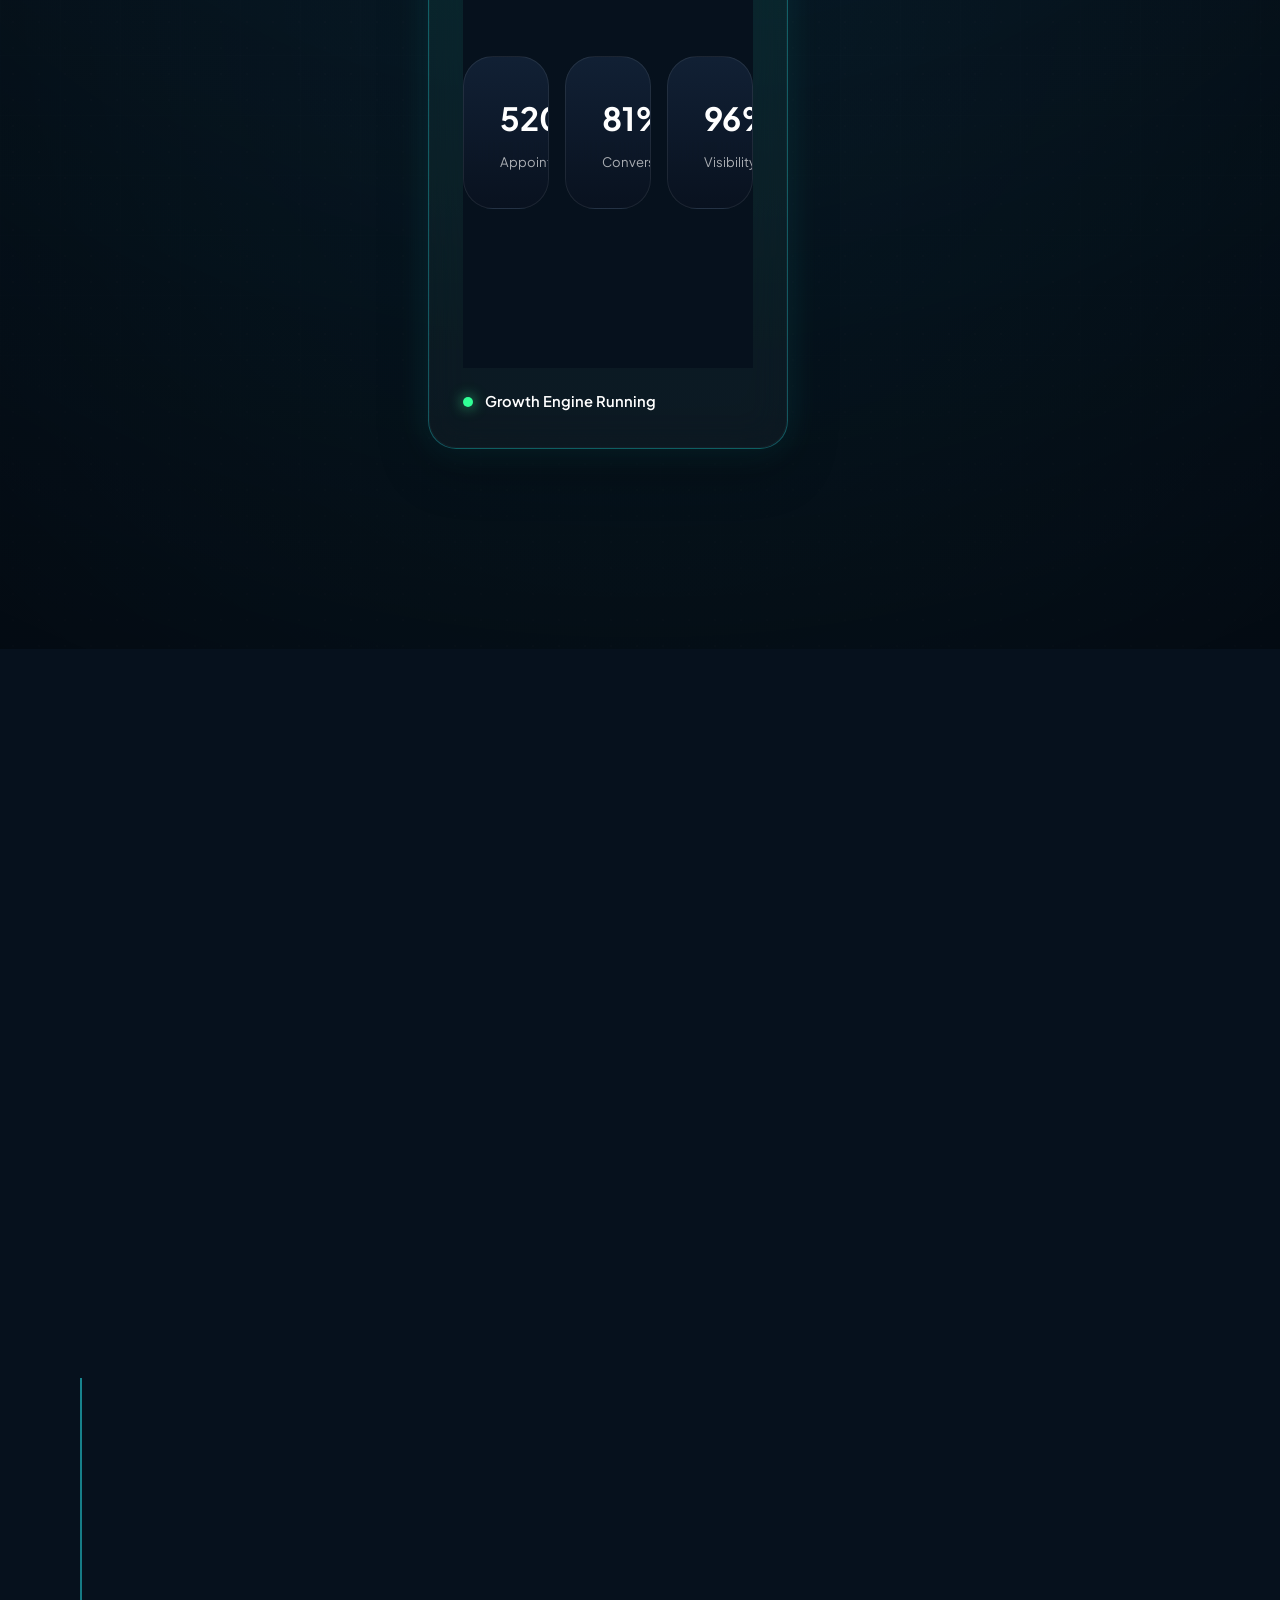
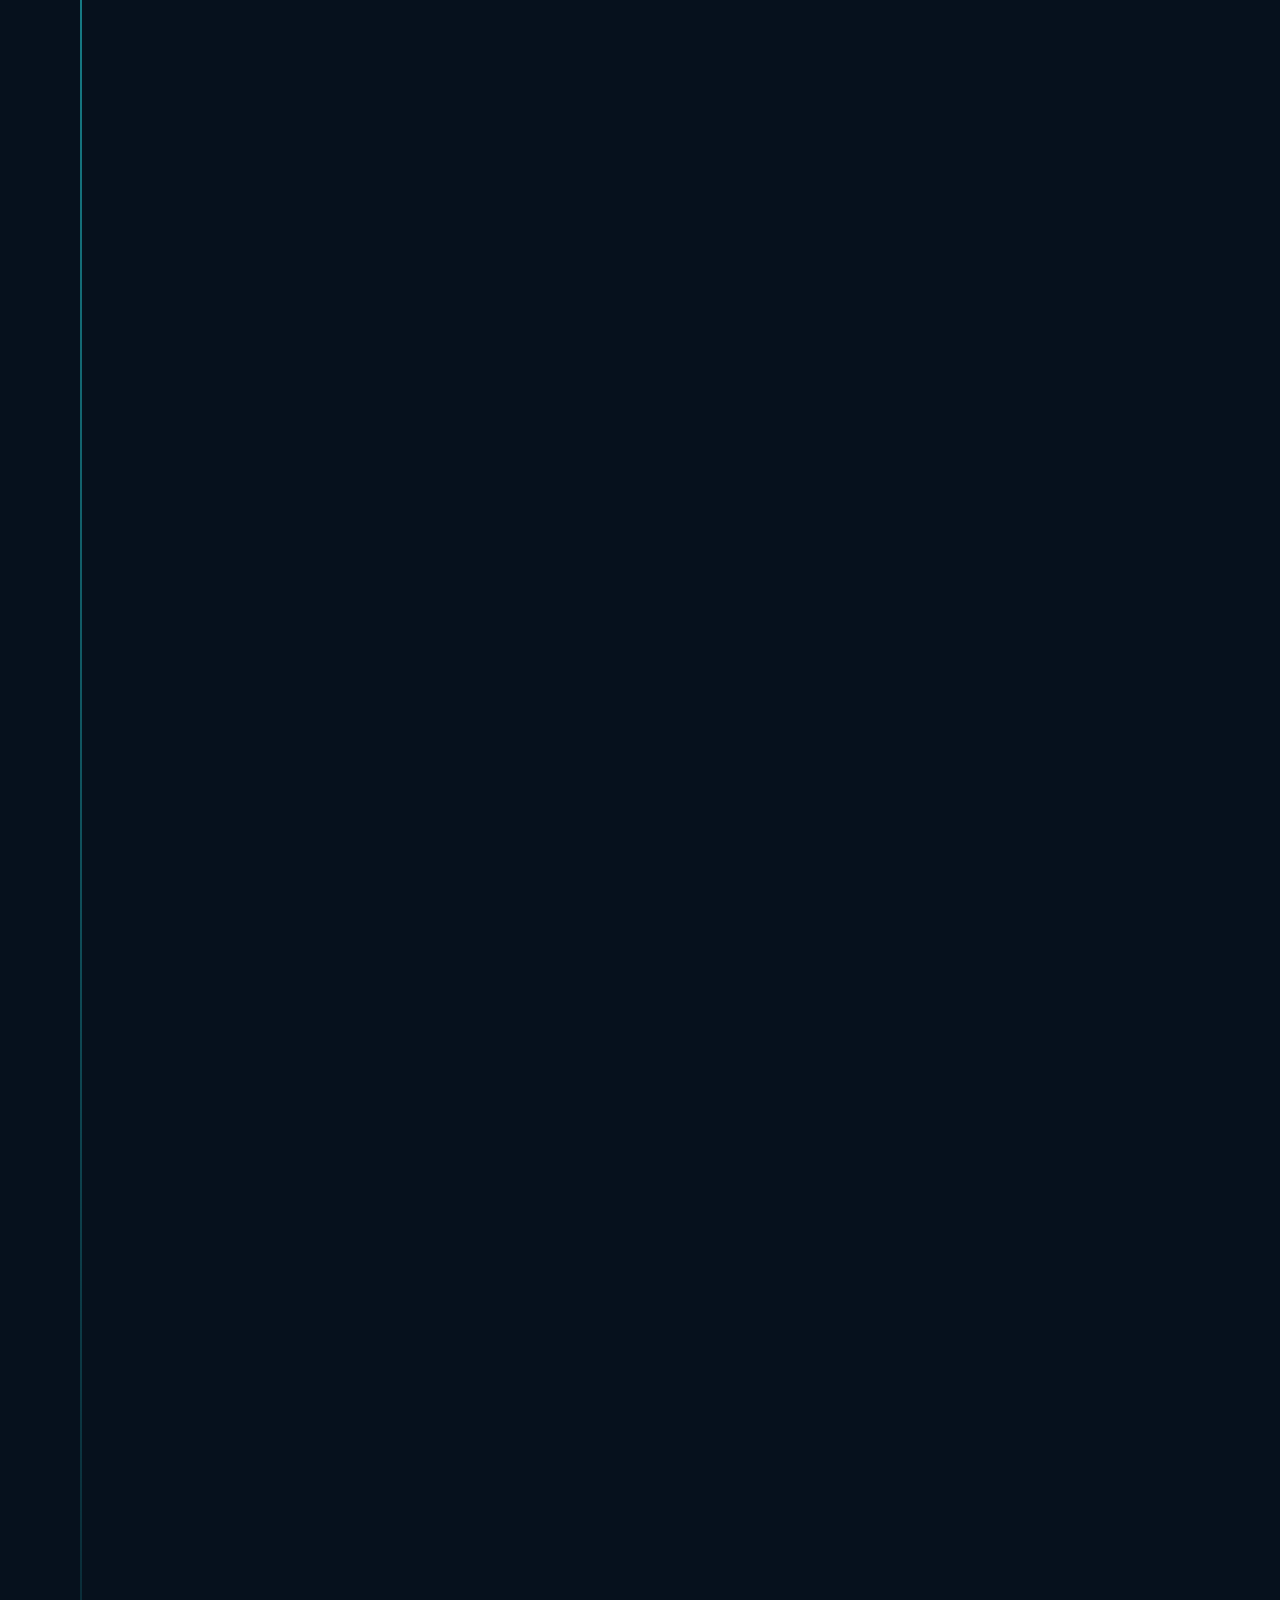
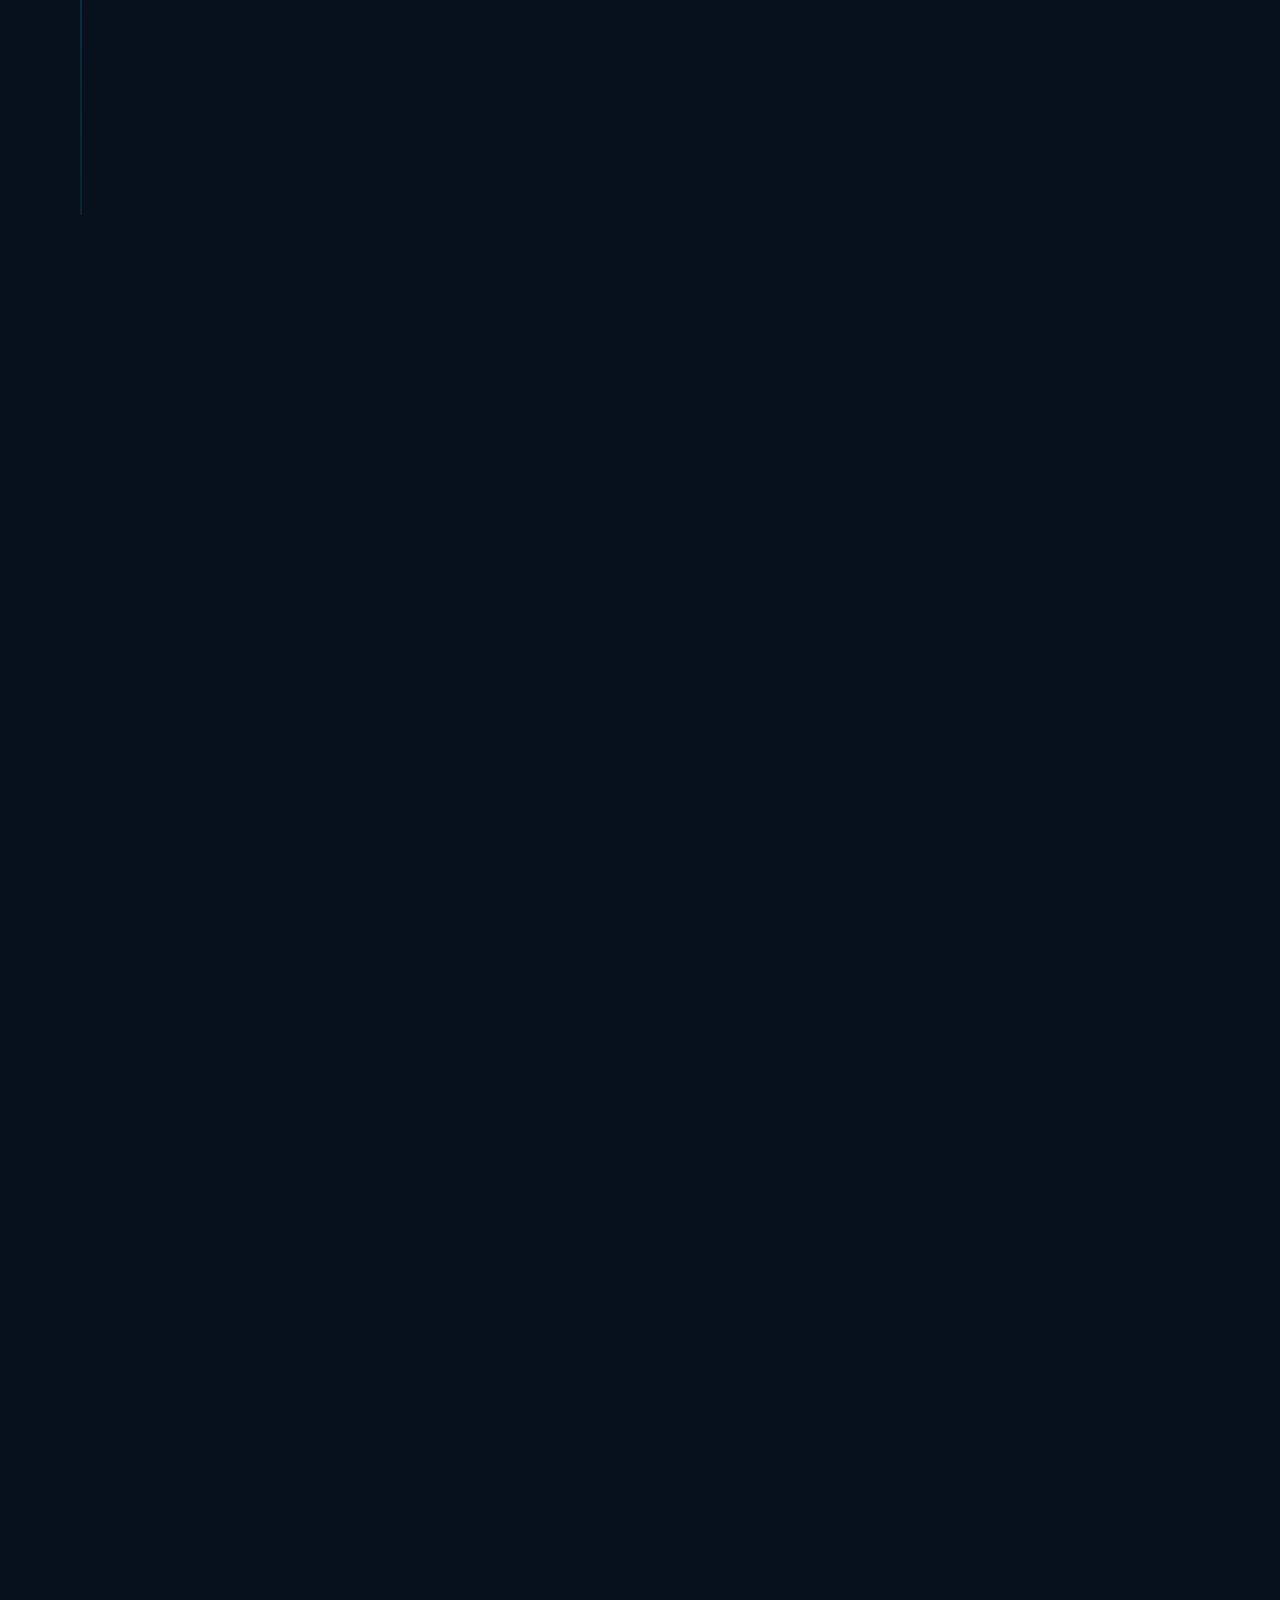
==== commit a80beb2b: "ALL LAYOUT" ====
--- a/index.html
+++ b/index.html
@@ -1415,7 +1415,7 @@
 
                         <strong>
 
-                            50+ Businesses
+                            70+ Businesses
 
                         </strong>
 
@@ -1610,13 +1610,29 @@
 
                 <h3 class="metric-value">
 
+                    150+
+
+                </h3>
+
+                <p class="metric-label">
+
+                    Projects
+
+                </p>
+
+            </div>
+
+            <div class="metric-card">
+
+                <h3 class="metric-value">
+
                     70+
 
                 </h3>
 
                 <p class="metric-label">
 
-                    Projects
+                    Clients
 
                 </p>
 
@@ -1626,13 +1642,13 @@
 
                 <h3 class="metric-value">
 
-                    50+
+                    4+
 
                 </h3>
 
                 <p class="metric-label">
 
-                    Clients
+                    Experience
 
                 </p>
 
@@ -1642,23 +1658,7 @@
 
                 <h3 class="metric-value">
 
-                    4+
-
-                </h3>
-
-                <p class="metric-label">
-
-                    Experience
-
-                </p>
-
-            </div>
-
-            <div class="metric-card">
-
-                <h3 class="metric-value">
-
-                    90%
+                    95%
 
                 </h3>
 
@@ -1794,29 +1794,29 @@
 
                 <h3>
 
+                    120+
+
+                </h3>
+
+                <p>
+
+                    Projects Successfully Delivered
+
+                </p>
+
+            </article>
+
+            <article class="trusted-card">
+
+                <div class="trusted-icon">
+
+                    🌍
+
+                </div>
+
+                <h3>
+
                     70+
-
-                </h3>
-
-                <p>
-
-                    Projects Successfully Delivered
-
-                </p>
-
-            </article>
-
-            <article class="trusted-card">
-
-                <div class="trusted-icon">
-
-                    🌍
-
-                </div>
-
-                <h3>
-
-                    50+
 
                 </h3>
 
@@ -2006,7 +2006,8 @@
 
     </span>
 
-    <a href="#work" class="service-arrow">
+    <a href="#development
+" class="service-arrow">
 
         ↗
 
@@ -2052,7 +2053,7 @@
 
     </span>
 
-    <a href=""
+    <a href="#development"
        class="service-arrow">
 
         ↗
@@ -2240,7 +2241,7 @@
 
     </span>
 
-    <a href="#apps"
+    <a href="#app-development"
        class="service-arrow">
 
         ↗
@@ -2589,250 +2590,231 @@
 
             <!--====================-->
 
-            <article class="case-study">
-
-                <div class="case-image">
-
-                    <img
-                    src="image/1.png"
-                    alt="Healthcare Website">
-
-                </div>
-
-                <div class="case-content">
-
-                    <span class="case-category">
-
-                        Healthcare
-
-                    </span>
-
-                    <h3>
-
-                        Premium Spine Surgeon Website
-
-                    </h3>
-
-                    <p>
-
-                        A premium digital experience built for a leading spine surgeon with advanced UI, SEO optimization and patient-focused conversion strategy.
-
-                    </p>
-
-                    <div class="case-stats">
-
-                        <div>
-
-                            <h4>
-
-                                +180%
-
-                            </h4>
-
-                            <span>
-
-                                Engagement
-
-                            </span>
-
-                        </div>
-
-                        <div>
-
-                            <h4>
-
-                                SEO
-
-                            </h4>
-
-                            <span>
-
-                                Optimized
-
-                            </span>
-
-                        </div>
-
-                    </div>
-
-                    <a href="#"
-
-                    class="case-link">
-
-                        View Case Study
-
-                        <i class="fa-solid fa-arrow-right"></i>
-
-                    </a>
-
-                </div>
-
-            </article>
+       <article class="case-study">
+
+    <div class="case-image">
+
+        <img
+        src="image/Home/Featured-Case-Study/Photo1.jpeg"
+        alt="Handcrafted Fabric Products Website">
+
+    </div>
+
+    <div class="case-content">
+
+        <span class="case-category">
+            E-Commerce
+        </span>
+
+        <h3>
+            Premium Handcrafted Fabric Brand
+        </h3>
+
+        <p>
+            A premium digital experience designed for a handcrafted fabric brand, 
+            combining elegant product presentation, strong brand storytelling 
+            and a conversion-focused shopping experience.
+        </p>
+
+        <div class="case-stats">
+
+            <div>
+                <h4>
+                    Premium
+                </h4>
+
+                <span>
+                    Brand Experience
+                </span>
+            </div>
+
+            <div>
+                <h4>
+                    UX
+                </h4>
+
+                <span>
+                    Conversion Focused
+                </span>
+            </div>
+
+        </div>
+
+        <a href="#"
+        class="case-link">
+
+            View Case Study
+
+            <i class="fa-solid fa-arrow-right"></i>
+
+        </a>
+
+    </div>
+
+</article>
 
             <!--====================-->
 
-            <article class="case-study reverse">
-
-                <div class="case-image">
-
-                    <img
-                    src="image/1.png"
-                    alt="Hotel Website">
-
-                </div>
-
-                <div class="case-content">
-
-                    <span class="case-category">
-
-                        Hospitality
-
-                    </span>
-
-                    <h3>
-
-                        Luxury Resort Website
-
-                    </h3>
-
-                    <p>
-
-                        Designed to showcase premium hospitality with immersive visuals, booking optimization and performance-first development.
-
-                    </p>
-
-                    <div class="case-stats">
-
-                        <div>
-
-                            <h4>
-
-                                95+
-
-                            </h4>
-
-                            <span>
-
-                                Performance
-
-                            </span>
-
-                        </div>
-
-                        <div>
-
-                            <h4>
-
-                                UX
-
-                            </h4>
-
-                            <span>
-
-                                Optimized
-
-                            </span>
-
-                        </div>
-
-                    </div>
-
-                    <a href="#"
-
-                    class="case-link">
-
-                        View Case Study
-
-                        <i class="fa-solid fa-arrow-right"></i>
-
-                    </a>
-
-                </div>
-
-            </article>
+<article class="case-study reverse">
+
+    <div class="case-image">
+
+        <img
+        src="image/Home/Featured-Case-Study/Photo2.jpeg"
+        alt="Aashayein Foundation NGO Website">
+
+    </div>
+
+    <div class="case-content">
+
+        <span class="case-category">
+
+            NGO & Social Impact
+
+        </span>
+
+        <h3>
+
+            Aashayein Foundation Website
+
+        </h3>
+
+        <p>
+
+            A purpose-driven digital experience designed for Aashayein Foundation to showcase its work in women empowerment, education, health awareness and skill development while building trust and encouraging community engagement.
+
+        </p>
+
+        <div class="case-stats">
+
+            <div>
+
+                <h4>
+
+                    7+
+
+                </h4>
+
+                <span>
+
+                    Key Programs
+
+                </span>
+
+            </div>
+
+            <div>
+
+                <h4>
+
+                    Impact
+
+                </h4>
+
+                <span>
+
+                    Community Focused
+
+                </span>
+
+            </div>
+
+        </div>
+
+        <a href="#"
+
+        class="case-link">
+
+            View Case Study
+
+            <i class="fa-solid fa-arrow-right"></i>
+
+        </a>
+
+    </div>
+
+</article>
 
             <!--====================-->
 
-            <article class="case-study">
-
-                <div class="case-image">
-
-                    <img
-                    src="image/1.png"
-                    alt="Business Website">
-
-                </div>
-
-                <div class="case-content">
-
-                    <span class="case-category">
-
-                        Business
-
-                    </span>
-
-                    <h3>
-
-                        AI Powered Business Platform
-
-                    </h3>
-
-                    <p>
-
-                        Intelligent automation, CRM integration and business dashboards combined into one premium platform.
-
-                    </p>
-
-                    <div class="case-stats">
-
-                        <div>
-
-                            <h4>
-
-                                AI
-
-                            </h4>
-
-                            <span>
-
-                                Integrated
-
-                            </span>
-
-                        </div>
-
-                        <div>
-
-                            <h4>
-
-                                24/7
-
-                            </h4>
-
-                            <span>
-
-                                Automation
-
-                            </span>
-
-                        </div>
-
-                    </div>
-
-                    <a href="#"
-
-                    class="case-link">
-
-                        View Case Study
-
-                        <i class="fa-solid fa-arrow-right"></i>
-
-                    </a>
-
-                </div>
-
-            </article>
-
+          <article class="case-study">
+
+    <div class="case-image">
+
+        <img
+        src="image/Home/Featured-Case-Study/Photo3.jpeg "
+        alt="Premium Restaurant Website">
+
+    </div>
+
+    <div class="case-content">
+
+        <span class="case-category">
+
+            Restaurant & Hospitality
+
+        </span>
+
+        <h3>
+
+            Premium Restaurant Website
+
+        </h3>
+
+        <p>
+
+            An immersive digital experience crafted for a modern luxury restaurant, combining cinematic visuals, elegant storytelling, menu discovery and a seamless table reservation journey.
+
+        </p>
+
+        <div class="case-stats">
+
+            <div>
+
+                <h4>
+
+                    360°
+
+                </h4>
+
+                <span>
+
+                    Dining Experience
+
+                </span>
+
+            </div>
+
+            <div>
+
+                <h4>
+
+                    UX
+
+                </h4>
+
+                <span>
+
+                    Conversion Focused
+
+                </span>
+
+            </div>
+
+        </div>
+
+        <a href="#"
+        class="case-link">
+
+            View Case Study
+
+            <i class="fa-solid fa-arrow-right"></i>
+
+        </a>
+
+    </div>
+
+</article>
         </div>
 
     </div>
@@ -3491,17 +3473,17 @@
                     CTA
         ===========================================-->
 
-        <section class="industries-cta">
+        <!-- <section class="industries-cta">
 
             <div class="industries-cta-container">
 
-                <div class="industries-cta-glow"></div>
+                <div class="industries-cta-glow"></div> -->
 
                 <!--==============================
                         LEFT
                 ==============================-->
 
-                <div class="industries-cta-content">
+                <!-- <div class="industries-cta-content">
 
                     <span class="cta-badge">
 
@@ -3567,13 +3549,13 @@
 
                     </div>
 
-                </div>
+                </div> -->
 
                 <!--==============================
                         RIGHT
                 ==============================-->
 
-                <div class="industries-cta-actions">
+                <!-- <div class="industries-cta-actions">
 
                     <a href="#contact"
 
@@ -3647,13 +3629,13 @@
 
                 </div>
 
-            </div>
-
-        </section>    <!-- industries-cta -->
-
-    </div>     <!-- blueprint-workspace -->
-
-     </div>     <!-- industries-container -->
+            </div> -->
+
+        <!-- </section>    industries-cta
+
+    </div>     blueprint-workspace
+
+     </div>     industries-container -->
 
 
 
@@ -4349,7 +4331,7 @@
             <div class="process-cta-buttons">
 
                 <a
-                    href="#contact"
+                    href="contact.html"
                     class="process-primary-btn">
 
                     Start Your Project
@@ -4359,7 +4341,7 @@
                 </a>
 
                 <a
-                    href="#portfolio"
+                    href="work.html"
                     class="process-secondary-btn">
 
                     View Portfolio
@@ -4488,7 +4470,7 @@
 
                         <img
 
-                            src="assets/images/portfolio/neurologist-preview.webp"
+                            src="image/Home/Featured-Case-Study/Photo1.jpeg"
 
                             alt="Project Preview"
 
@@ -4901,6 +4883,22 @@
 
                 <strong>
 
+                    120+
+
+                </strong>
+
+            </article>
+
+            <article class="metric-card">
+
+                <span class="metric-label">
+
+                    Industries Served
+
+                </span>
+
+                <strong>
+
                     30+
 
                 </strong>
@@ -4911,13 +4909,13 @@
 
                 <span class="metric-label">
 
-                    Industries Served
+                    Average PageSpeed
 
                 </span>
 
                 <strong>
 
-                    20+
+                    98%
 
                 </strong>
 
@@ -4927,29 +4925,13 @@
 
                 <span class="metric-label">
 
-                    Average PageSpeed
+                    Client Satisfaction
 
                 </span>
 
                 <strong>
 
-                    98%
-
-                </strong>
-
-            </article>
-
-            <article class="metric-card">
-
-                <span class="metric-label">
-
-                    Client Satisfaction
-
-                </span>
-
-                <strong>
-
-                    100%
+                    95%
 
                 </strong>
 
@@ -5138,7 +5120,7 @@
 
                 <span class="metric-value">
 
-                    30+
+                    120+
 
                 </span>
 
@@ -5164,7 +5146,7 @@
 
                 <span class="metric-value">
 
-                    20+
+                    30+
 
                 </span>
 
@@ -5230,7 +5212,7 @@
 
                     <span class="ring-number">
 
-                        98%
+                        95%
 
                     </span>
 
@@ -5260,7 +5242,7 @@
 
                 <span class="metric-value">
 
-                    3+
+                    4+
 
                 </span>
 
@@ -5286,7 +5268,7 @@
 
                 <span class="metric-value">
 
-                    100%
+                    95%
 
                 </span>
 
@@ -5526,13 +5508,13 @@
 
                                 <h3>
 
-                                    Dr. Priyank Shah
+                                    Pradeep Sain
 
                                 </h3>
 
                                 <span>
 
-                                    Urologist • Healthcare
+                                    Founder Ads Grandpa
 
                                 </span>
 
@@ -5590,13 +5572,13 @@
 
                                 <h3>
 
-                                    Hotel Director
+                                   Shobha Soni
 
                                 </h3>
 
                                 <span>
 
-                                    Hospitality Industry
+                                    Founder Aashayein Foundation
 
                                 </span>
 
@@ -5654,13 +5636,13 @@
 
                                 <h3>
 
-                                    Business Founder
+                                   Kashish Sharma
 
                                 </h3>
 
                                 <span>
 
-                                    Technology Startup
+                                    Art Work 
 
                                 </span>
 
@@ -5673,7 +5655,7 @@
                 </div>
 
 
-                            </div>
+                        </div>
 
             <!--==============================
                     PAGINATION
@@ -5725,13 +5707,49 @@
 
                 <strong>
 
+                    120+
+
+                </strong>
+
+                <span>
+
+                    Projects Delivered
+
+                </span>
+
+            </div>
+
+            <div class="trust-divider"></div>
+
+            <div class="trust-item">
+
+                <strong>
+
+                    95%
+
+                </strong>
+
+                <span>
+
+                    Client Satisfaction
+
+                </span>
+
+            </div>
+
+            <div class="trust-divider"></div>
+
+            <div class="trust-item">
+
+                <strong>
+
                     30+
 
                 </strong>
 
                 <span>
 
-                    Projects Delivered
+                    Industries Served
 
                 </span>
 
@@ -5743,43 +5761,7 @@
 
                 <strong>
 
-                    100%
-
-                </strong>
-
-                <span>
-
-                    Client Satisfaction
-
-                </span>
-
-            </div>
-
-            <div class="trust-divider"></div>
-
-            <div class="trust-item">
-
-                <strong>
-
-                    20+
-
-                </strong>
-
-                <span>
-
-                    Industries Served
-
-                </span>
-
-            </div>
-
-            <div class="trust-divider"></div>
-
-            <div class="trust-item">
-
-                <strong>
-
-                    3+
+                    4+
 
                 </strong>
 
@@ -5985,7 +5967,7 @@
 
                         <a
 
-                            href="tel:+919999999999"
+                            href="tel:+917852875943"
 
                             class="support-button"
 
--- a/css/style.css
+++ b/css/style.css
@@ -647,6 +647,22 @@
 
 
 
+/*==========================================================
+                ABOUT US  FOUNDER
+==========================================================*/
+
+
+@import url("./About-us-page/Founder/01-layout.css");
+
+@import url("./About-us-page/Founder/animation.css");
+
+@import url("./About-us-page/Founder/background.css");
+
+@import url("./About-us-page/Founder/content.css");
+
+@import url("./About-us-page/Founder/responsive.css");
+
+@import url("./About-us-page/Founder/visual.css");
 
 
 
